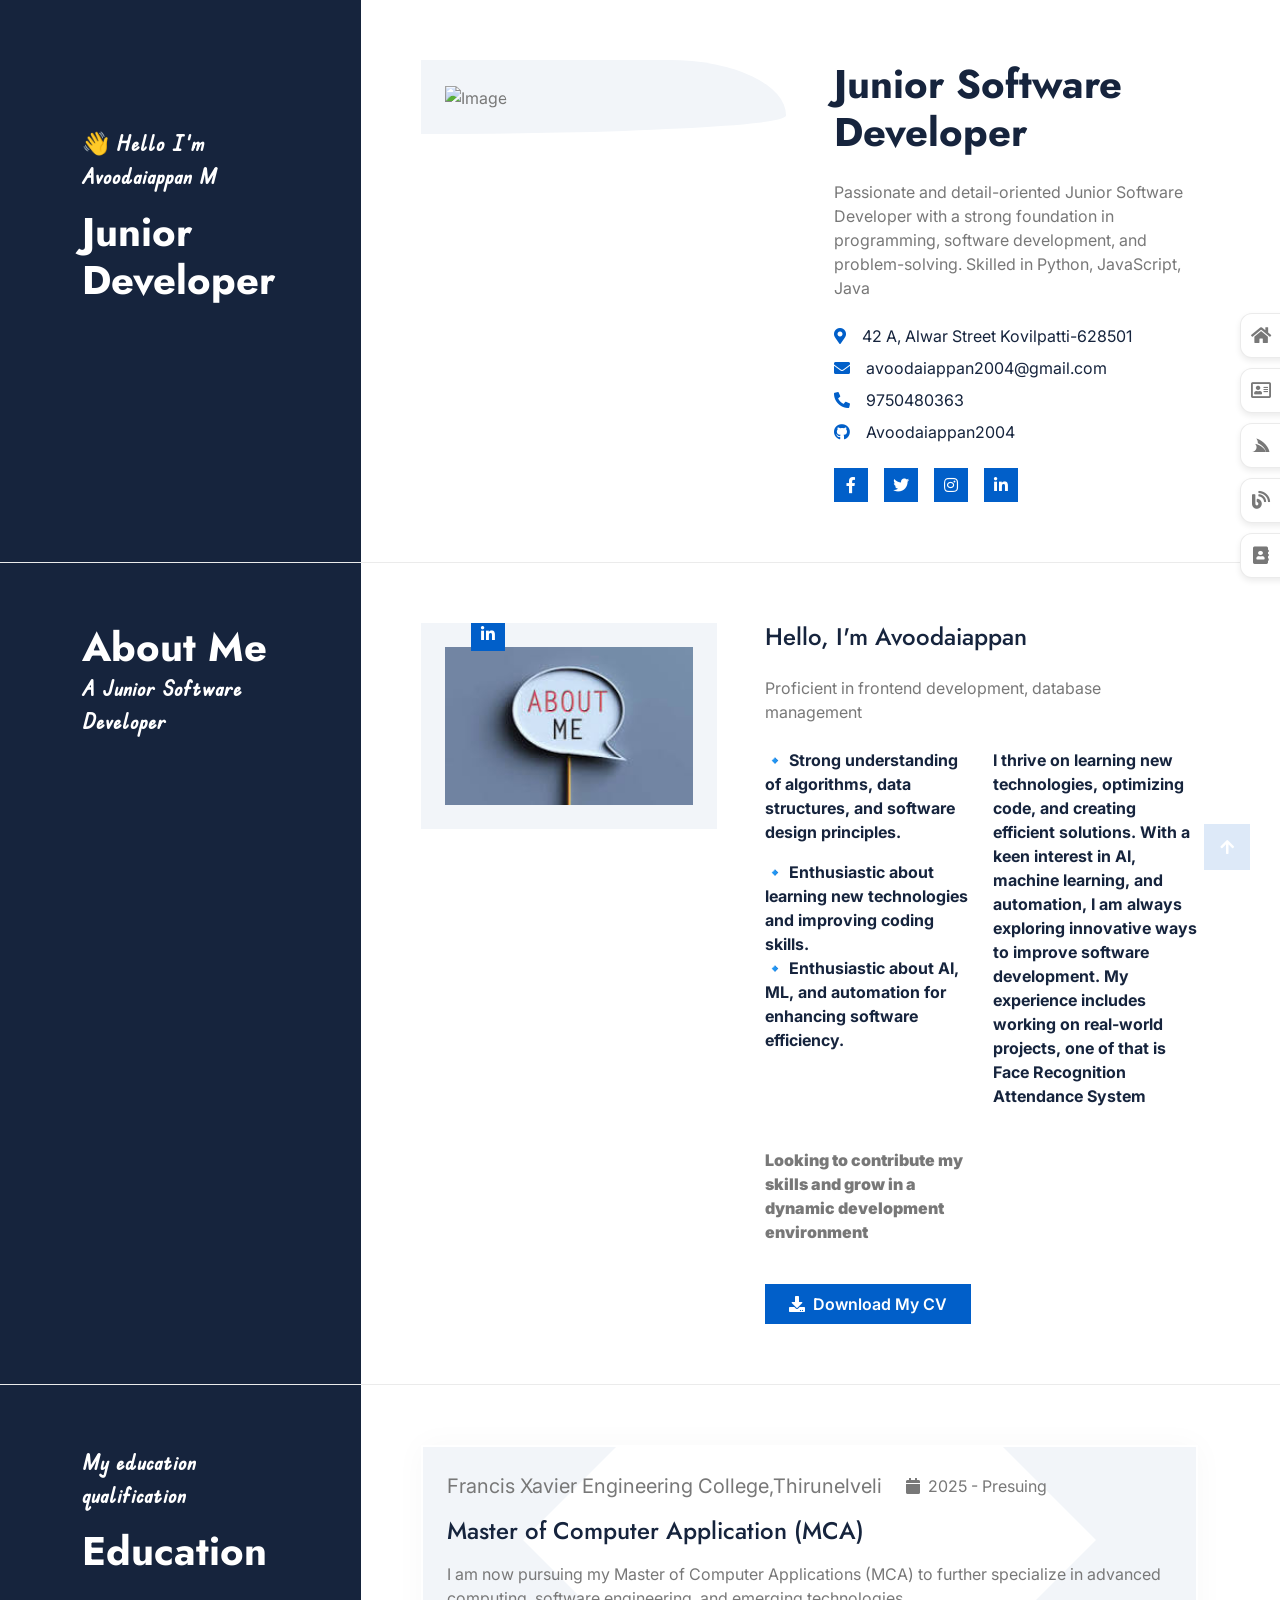
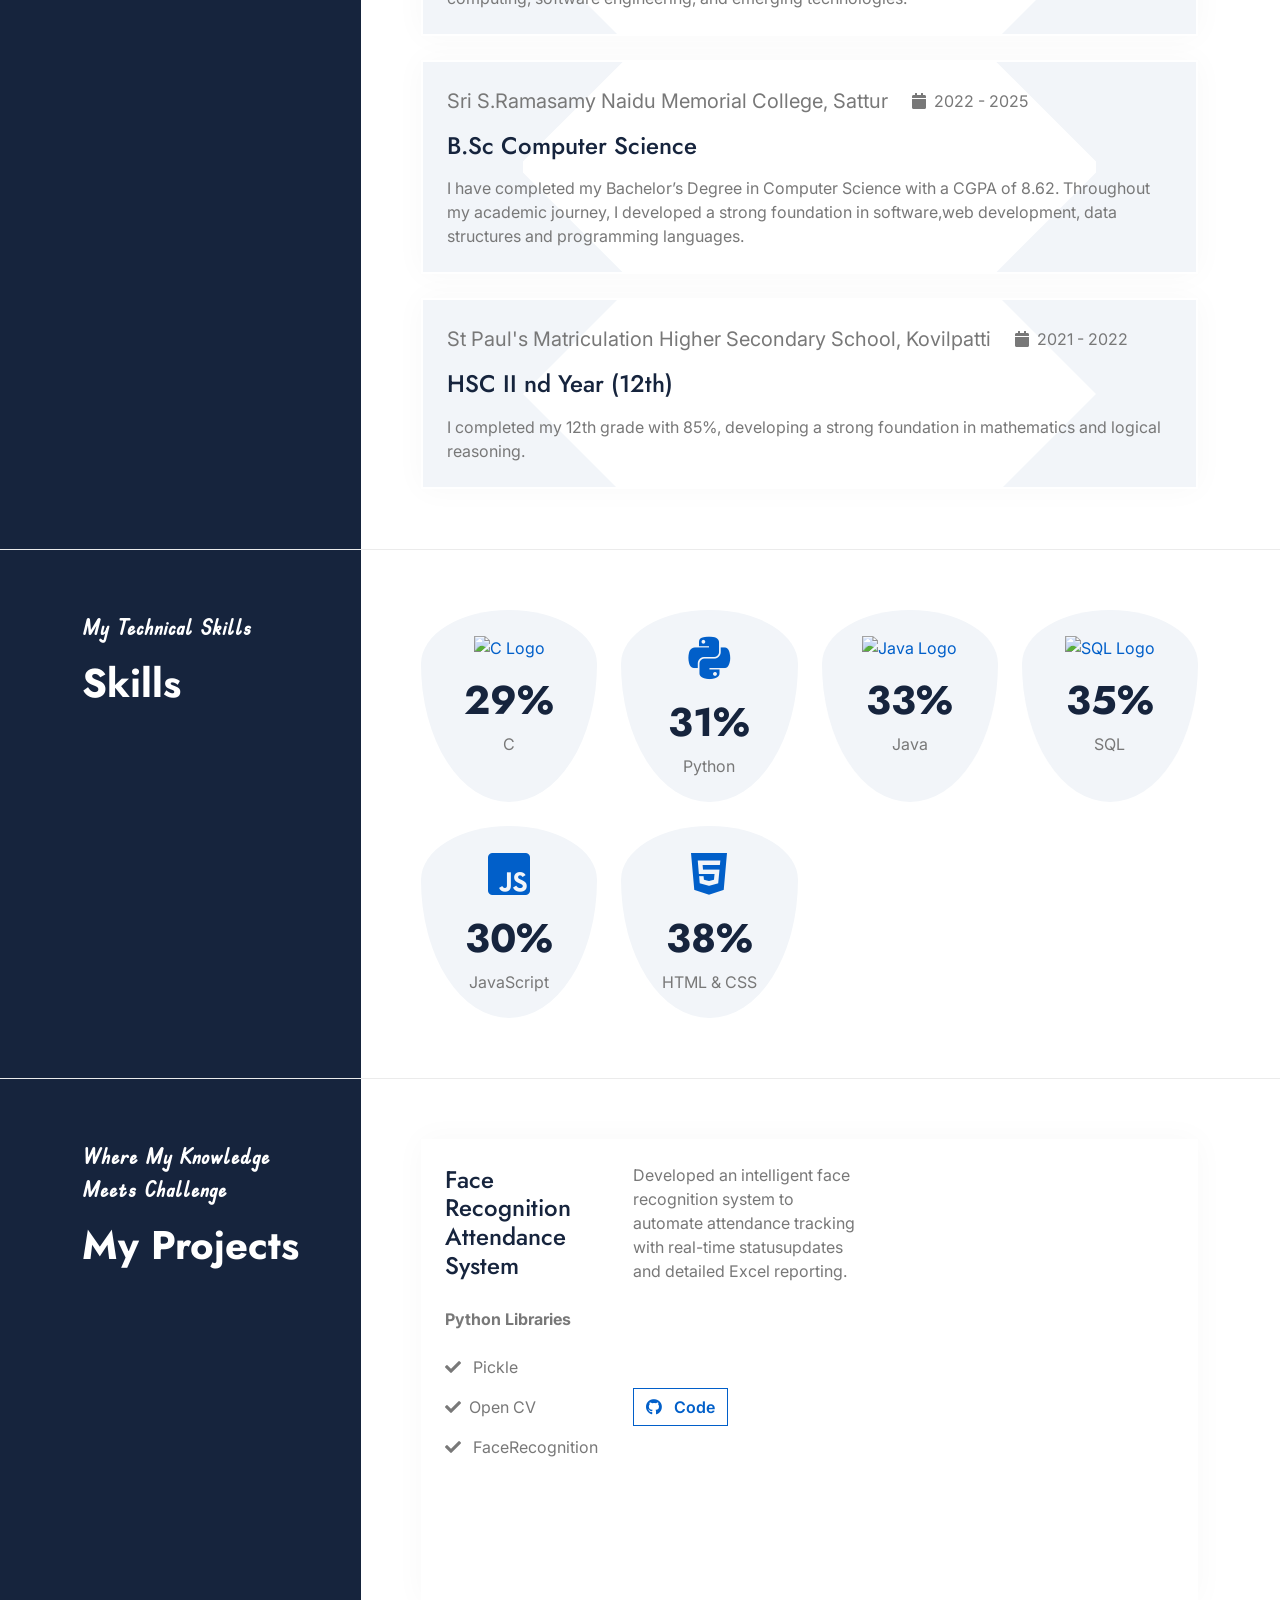
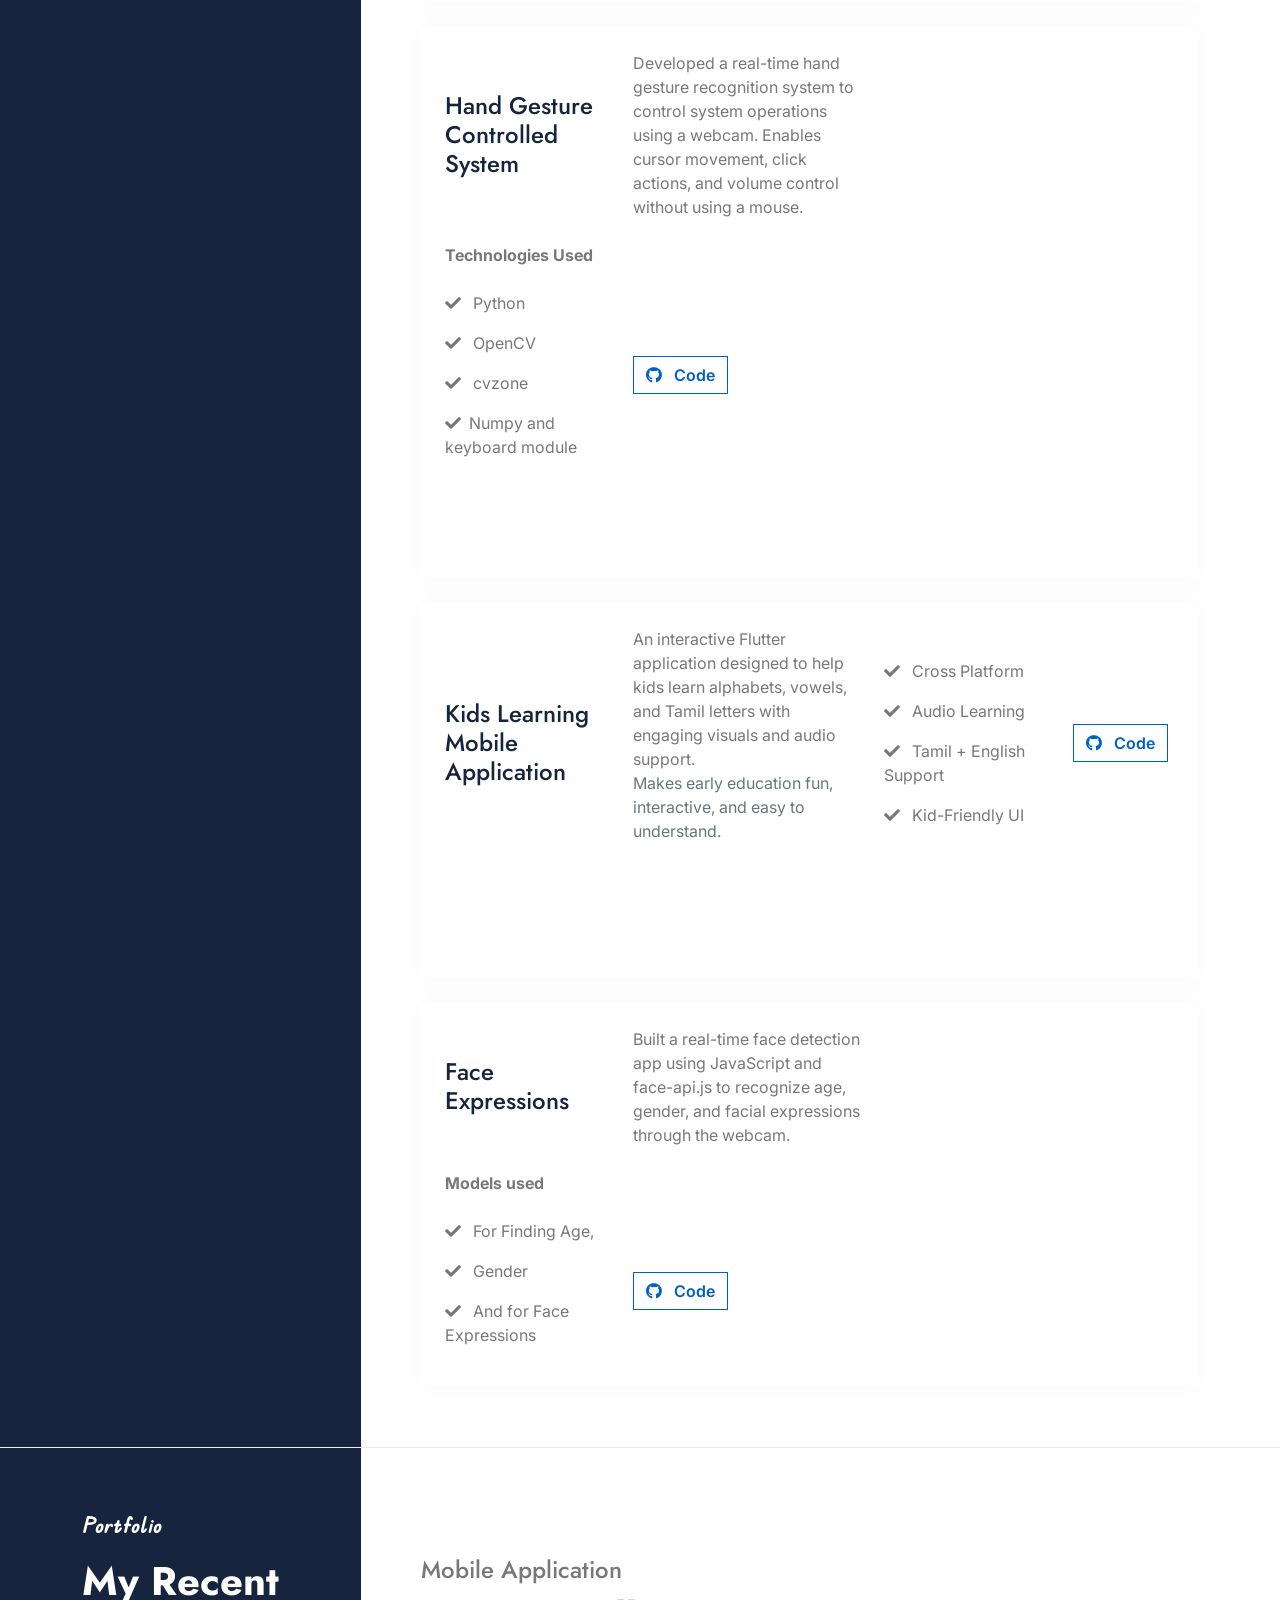
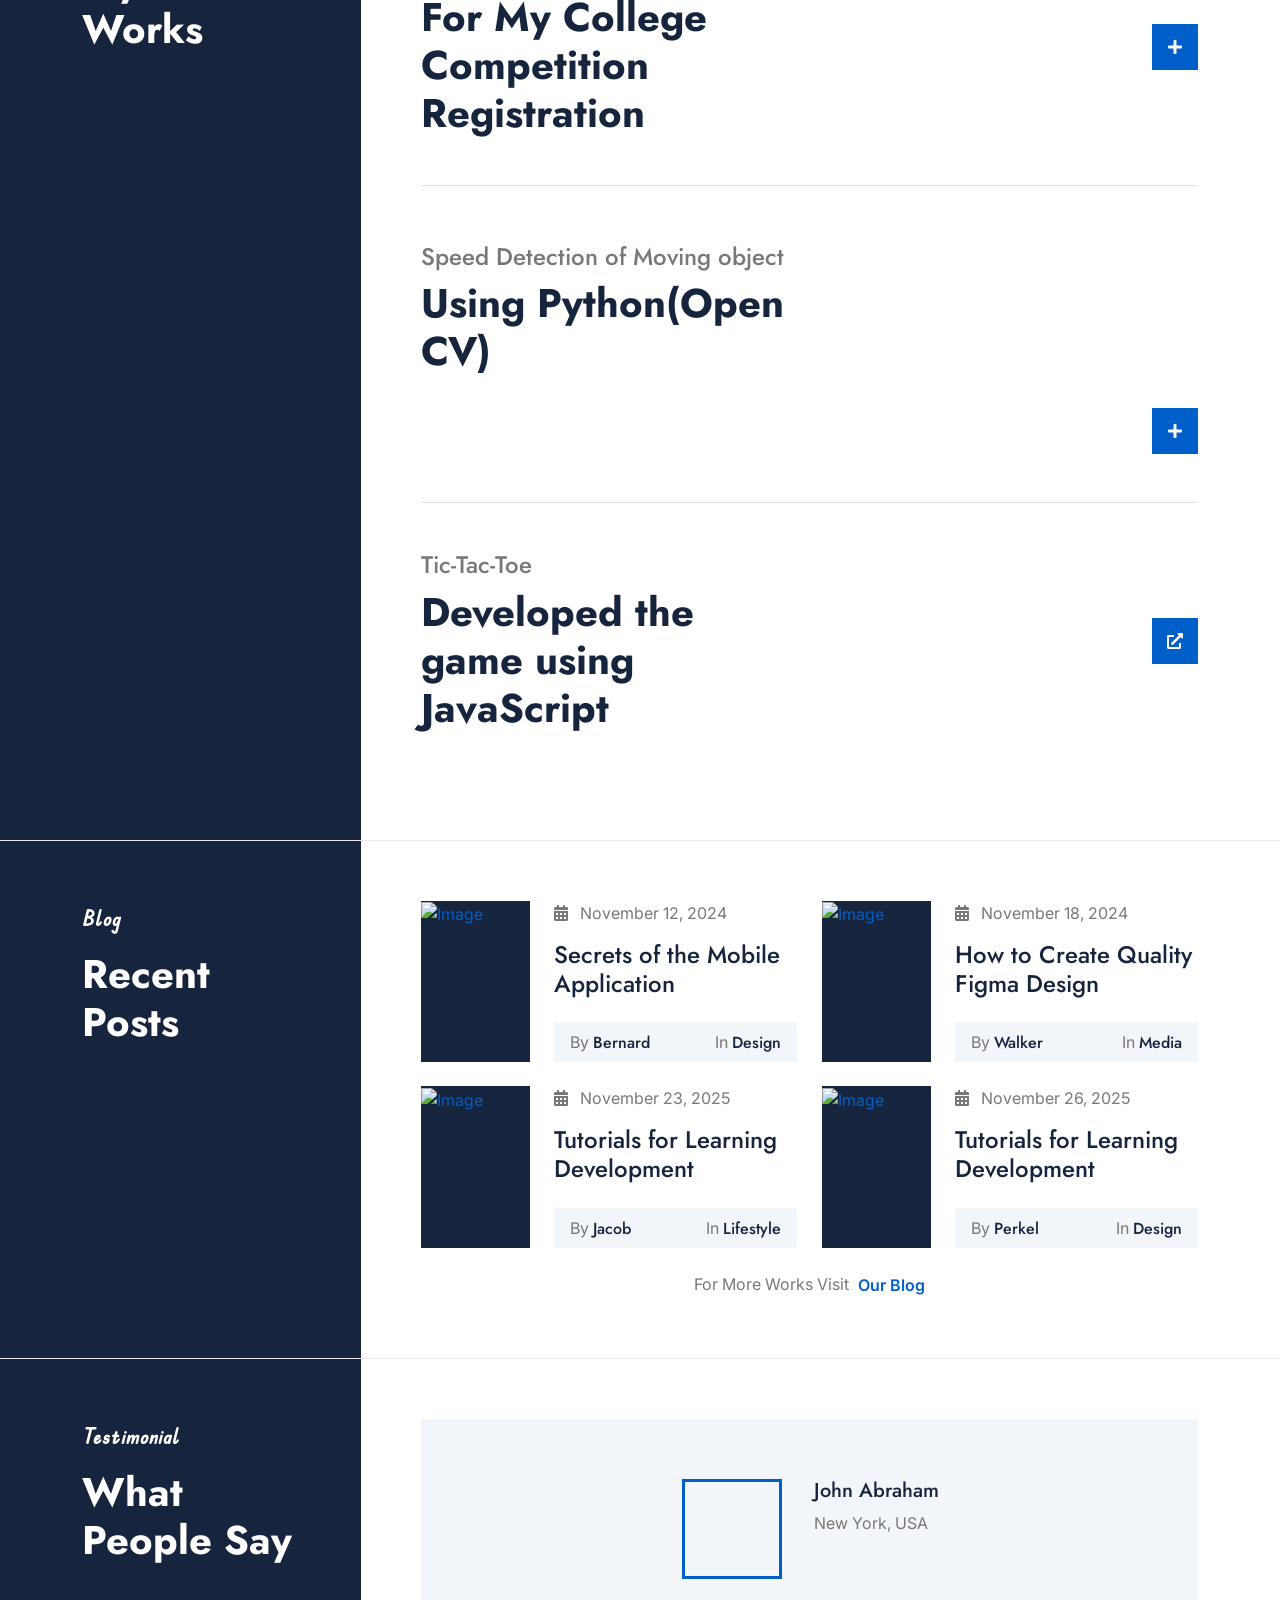
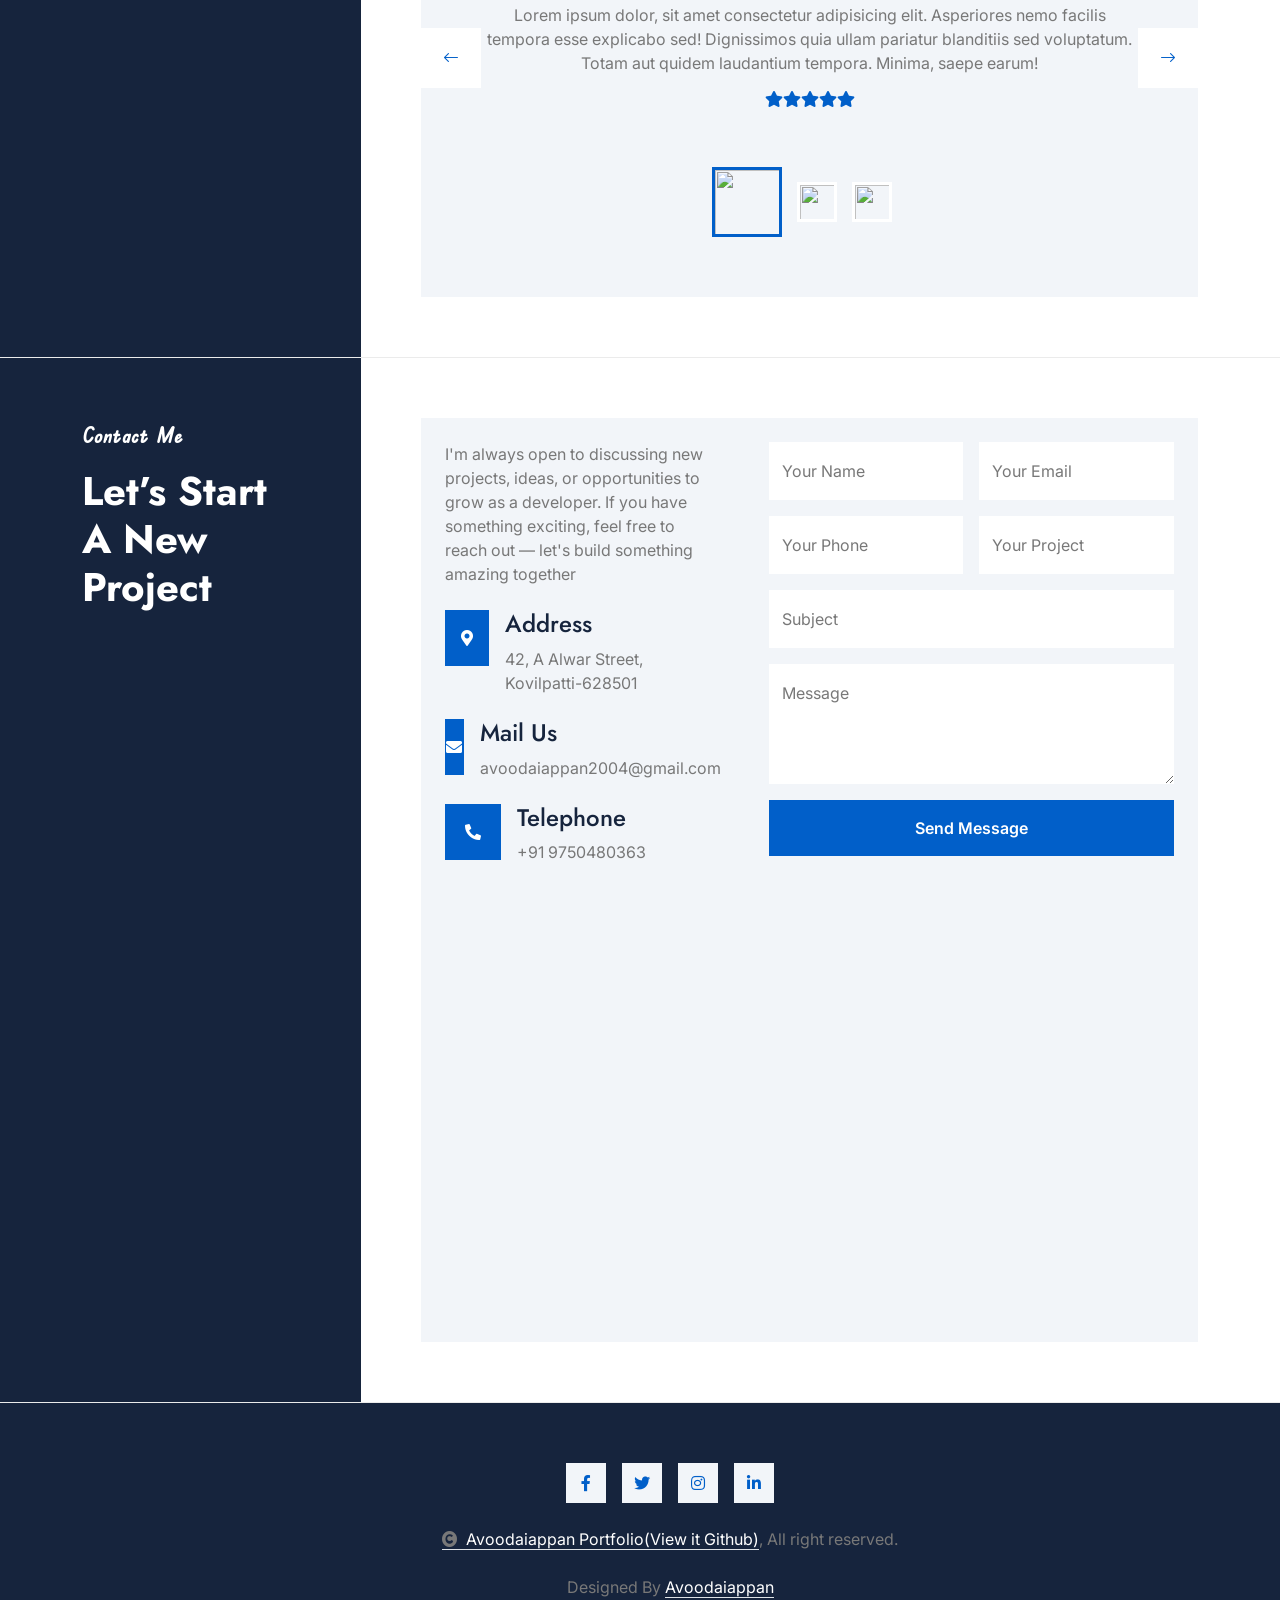
==== index.html @ 9be82962 "Updated portfolio" ====
<!DOCTYPE html>
<html lang="en">

    <head>
        <meta charset="utf-8">
        <title>Avoodaiappan's PortFolio</title>
        <meta content="width=device-width, initial-scale=1.0" name="viewport">
        <meta content="" name="keywords">
        <meta content="" name="description">

        <!-- Google Web Fonts -->
        <link rel="preconnect" href="https://fonts.googleapis.com">
        <link rel="preconnect" href="https://fonts.gstatic.com" crossorigin>
        <link href="https://fonts.googleapis.com/css2?family=Inter:wght@100..900&family=Edu+TAS+Beginner:wght@400..700&family=Jost:ital,wght@0,100..900;1,100..900&display=swap" rel="stylesheet">

        <!-- Icon Font Stylesheet -->
        <link rel="stylesheet" href="https://use.fontawesome.com/releases/v5.15.4/css/all.css"/>
        <link href="https://cdn.jsdelivr.net/npm/bootstrap-icons@1.4.1/font/bootstrap-icons.css" rel="stylesheet">

        <!-- Libraries Stylesheet -->
        <link rel="stylesheet" href="lib/animate/animate.min.css"/>
        <link href="lib/lightbox/css/lightbox.min.css" rel="stylesheet">
        <link href="lib/owlcarousel/assets/owl.carousel.min.css" rel="stylesheet">


        <!-- Customized Bootstrap Stylesheet -->
        <link href="css/bootstrap.min.css" rel="stylesheet">

        <!-- Template Stylesheet -->
        <link href="css/style.css" rel="stylesheet">
    </head>

    <body>

        <!-- Spinner Start -->
        <div id="spinner" class="show bg-white position-fixed translate-middle w-100 vh-100 top-50 start-50 d-flex align-items-center justify-content-center">
            <div class="spinner-border text-primary" style="width: 3rem; height: 3rem;" role="status">
                <span class="sr-only">Loading...</span>
            </div>
        </div>
        <!-- Spinner End -->


        <!-- Navbar Start -->
        <div class="container-fluid nav-section border-0">
            <nav class="navbar navbar-light">
                <div class="navbar-nav flex-column">
                    <a href="#pigraHome" class="nav-item nav-link active"><span class="fa fa-home"></span> Home</a>
                    <a href="#pigraAbout" class="nav-item nav-link"><span class="far fa-address-card"></span> About</a>
                    <a href="#pigraService" class="nav-item nav-link"><span class="fab fa-servicestack"></span> Service</a>
                    <a href="#pigraBlog" class="nav-item nav-link"><span class="fa fa-blog"></span> Blog</a>
                    <a href="#pigraContact" class="nav-item nav-link"><span class="fas fa-address-book"></span> Contact</a>
                </div>
            </nav>
        </div>
        <!-- Navbar End -->

        <!-- Header Start -->
        <div class="container-fluid" id="pigraHome">
            <div class="container">
                <div class="row g-0">
                    <div class="col-12 col-lg-3">
                        <div class="header-content bg-dark h-100 pt-6 pe-6 pb-6">
                            <a href="index.html" class="navbar-brand d-inline-flex pb-5 wow fadeInUp" data-wow-delay="0.1s">
                                <h1 class="display-6 text-white mb-0"></h1>
                            </a>
                            <div class="text-start d-flex flex-column justify-content-center wow fadeInUp" data-wow-delay="0.3s">
                                <p class="text-white sub-title">👋 Hello I'm Avoodaiappan M</p>
                                <h1 class="display-6 text-white mb-0">Junior Developer</h1>
                            </div>
                        </div>
                    </div>
                    <div class="col-12 col-lg-9">
                        <div class="header-img d-flex h-100 pt-6 ps-6 pb-6">
                            <div class="row g-5">
                                <div class="col-xl-6 wow fadeInUp" data-wow-delay="0.1s">
                                    <div class="bg-light p-4" style="border-radius: 68% 32% 100% 0% / 0% 75% 25% 100%;">
                                        <img src="img/Photo1.png" class="img-fluid w-100" style="border-radius: 68% 32% 100% 0% / 0% 75% 25% 100%;" alt="Image">
                                    </div>
                                </div>
                                <div class="col-xl-6 wow fadeInUp" data-wow-delay="0.3s">
                                    <h1 class="display-6 mb-4">Junior Software Developer</h1>
                                    <p class="mb-4">Passionate and detail-oriented Junior Software Developer with a strong foundation in programming, software development, and problem-solving. Skilled in Python, JavaScript, Java
                                    </p>
                                    <div class="d-flex align-items-center mb-2">
                                        <i class="fas fa-map-marker-alt text-primary me-3"></i>
                                        <p class="text-dark mb-0">42 A, Alwar Street Kovilpatti-628501</p>
                                    </div>
                                    <div class="d-flex align-items-center mb-2">
                                        <i class="fas fa-envelope text-primary me-3"></i>
                                        <p class="text-dark mb-0">avoodaiappan2004@gmail.com</p>
                                    </div>
                                    <div class="d-flex align-items-center mb-2">
                                        <i class="fa fa-phone-alt text-primary me-3"></i>
                                        <p class="text-dark mb-0">9750480363</p>
                                    </div>
                                    <div class="d-flex align-items-center mb-4">
                                        <i class="fab fa-github me-2 text-primary me-3"></i>
                                        <p class="text-dark mb-0">Avoodaiappan2004</p>
                                    </div>
                                    <div class="d-flex">
                                        <a class="btn btn-primary btn-sm-square me-3" href="#"><i class="fab fa-facebook-f text-white"></i></a>
                                        <a class="btn btn-primary btn-sm-square me-3" href="#"><i class="fab fa-twitter text-white"></i></a>
                                        <a class="btn btn-primary btn-sm-square me-3" href="#"><i class="fab fa-instagram text-white"></i></a>
                                        <a class="btn btn-primary btn-sm-square me-0" href="https://www.linkedin.com/in/avoodaiappan-m-23534324a/"><i class="fab fa-linkedin-in text-white"></i></a>
                                    </div>
                                </div>
                            </div>
                        </div>
                    </div>
                </div>
            </div>
        </div>
        <!-- Header End -->


        <!-- About Start -->
        <div class="container-fluid" id="pigraAbout">
            <div class="container">
                <div class="row g-0">
                    <div class="col-12 col-lg-3">
                        <div class="about-header bg-dark h-100 pt-6 pe-6 pb-6">
                            <div class="text-start d-flex flex-column justify-content-center wow fadeInUp" data-wow-delay="0.1s">
                                <h1 class="display-6 text-white mb-0">About Me</h1>
                                <p class="text-white sub-title">A Junior Software Developer</p>
                            </div>
                        </div>
                    </div>
                    <div class="col-12 col-lg-9">
                        <div class="about-content h-100 pt-6 ps-6 pb-6">
                            <div class="row g-5">
                                <div class="col-xl-5">
                                    <div class="about-img bg-light p-4 wow fadeInUp" data-wow-delay="0.1s">
                                        <img src="img/aboutme.jpeg" class="img-fluid w-100" alt="Image">
                                        <div class="sosial-icon">
                                            <a class="btn btn-primary btn-sm-square mb-3" href="#"><i class="fab fa-facebook-f text-white"></i></a>
                                            <a class="btn btn-primary btn-sm-square mb-3" href="#"><i class="fab fa-twitter text-white"></i></a>
                                            <a class="btn btn-primary btn-sm-square mb-3" href="#"><i class="fab fa-instagram text-white"></i></a>
                                            <a class="btn btn-primary btn-sm-square mb-0" href="#"><i class="fab fa-linkedin-in text-white"></i></a>
                                        </div>
                                    </div>
                                </div>
                                <div class="col-xl-7 wow fadeInUp" data-wow-delay="0.3s">
                                    <h4 class="mb-4">Hello, I'm Avoodaiappan</h4>
                                    <p class="mb-4"> Proficient in frontend development, database management
                                    </p>
                                    <div class="row g-4 mb-4">
                                        <div class="col-6">
                                            <p><strong class="fw-bold text-dark">🔹 Strong understanding of algorithms, data structures, and software design principles.</strong></p>
                                            <p class="mb-0"><strong class="fw-bold text-dark"> 🔹 Enthusiastic about learning new technologies and improving coding skills.</strong></p>
                                            <p class="mb-0"><strong class="fw-bold text-dark"> 🔹 Enthusiastic about AI, ML, and automation for enhancing software efficiency.</strong></p>
                                        </div>
                                        <div class="col-6">
                                            <p><strong class="fw-bold text-dark">I thrive on learning new technologies, optimizing code, and creating efficient solutions. With a keen interest in AI, machine learning, and automation, I am always exploring innovative ways to improve software development. My experience includes working on real-world projects, one of that is Face Recognition Attendance System</strong></p>
                                        </div>
                                        <div class="col-xl-6 wow fadeInUp" data-wow-delay="0.3s">
                                            <p><strong><b>Looking to contribute my skills and grow in a dynamic development environment</b></strong></p>
                                        </div>
                                    </div>
                                    <a  class="btn btn-primary py-2 px-4"href="img/cv.pdf" target="_blank"> <i class="fas fa-download me-2"></i>Download My CV</a>
                                </div>
                            </div>
                        </div>
                    </div>
                </div>
            </div>
        </div>
        <!-- About End -->


        <!-- Education Start -->
        <div class="container-fluid">
  <div class="container">
    <div class="row g-0">
      <div class="col-lg-3">
        <div class="education-header bg-dark h-100 pt-6 pe-6 pb-6">
          <div
            class="text-start d-flex flex-column justify-content-center wow fadeInUp"
            data-wow-delay="0.1s"
          >
            <p class="text-white sub-title">My education qualification</p>
            <h1 class="display-6 text-white mb-0">Education</h1>
          </div>
        </div>
      </div>
      <div class="col-lg-9">
        <div class="education-content h-100 pt-6 ps-6 pb-6">
          <div class="row g-4">

            <div class="col-12">
              <div class="education-item hover-card rounded p-4 h-100 wow fadeInUp" data-wow-delay="0.1s">
                <div class="d-flex align-items-center mb-3">
                  <p class="fs-5 mb-0 me-4">
                    Francis Xavier Engineering College,Thirunelveli
                  </p>
                  <div>
                    <span class="fa fa-calendar me-1"></span> 2025 - Presuing
                  </div>
                </div>
                <h4 class="mb-3">Master of Computer Application (MCA)</h4>
                <p class="mb-0">
                 I am now pursuing my Master of Computer Applications (MCA) to further specialize in advanced computing, software engineering, and emerging technologies.
                </p>
                <!-- Hover info -->
                <div class="hover-info">PG</div>
              </div>
            </div>


            <!-- UG -->
            <div class="col-12">
              <div class="education-item hover-card rounded p-4 h-100 wow fadeInUp" data-wow-delay="0.1s">
                <div class="d-flex align-items-center mb-3">
                  <p class="fs-5 mb-0 me-4">
                    Sri S.Ramasamy Naidu Memorial College, Sattur
                  </p>
                  <div>
                    <span class="fa fa-calendar me-1"></span> 2022 - 2025
                  </div>
                </div>
                <h4 class="mb-3">B.Sc Computer Science</h4>
                <p class="mb-0">
                 I have completed my Bachelor’s Degree in Computer Science with a CGPA of 8.62. Throughout my academic journey, I developed a strong foundation in software,web development, data structures and programming languages.
                <!-- Hover info -->
                <div class="hover-info">UG</div>
              </div>
            </div>

            <!-- HSC -->
            <div class="col-12">
              <div class="education-item hover-card rounded p-4 h-100 wow fadeInUp" data-wow-delay="0.3s">
                <div class="d-flex align-items-center mb-3">
                  <p class="fs-5 mb-0 me-4">
                    St Paul's Matriculation Higher Secondary School, Kovilpatti
                  </p>
                  <div>
                    <span class="fa fa-calendar me-1"></span> 2021 - 2022
                  </div>
                </div>
                <h4 class="mb-3">HSC II nd Year (12th)</h4>
                <p class="mb-0">
                  I completed my 12th grade with 85%, developing a strong
                  foundation in mathematics and logical
                  reasoning.
                </p>
                <!-- Hover info -->
                <div class="hover-info">Schooling</div>
              </div>
            </div>

          </div>
        </div>
      </div>
    </div>
  </div>
</div>
        <!-- Education End -->

        
       

        <!-- Skills Start -->
        <div class="container-fluid">
            <div class="container">
                <div class="row g-0">
                    <div class="col-lg-3">
                        <div class="skills-header h-100 bg-dark pt-6 pe-6 pb-6">
                            <div class="text-start d-flex flex-column justify-content-center wow fadeInUp" data-wow-delay="0.1s">
                                <p class="text-white sub-title">My Technical Skills</p>
                                <h1 class="display-6 text-white mb-0">Skills</h1>
                            </div>
                        </div>
                    </div>
                    <div class="col-lg-9">
                        <div class="skills-content h-100 pt-6 ps-6 pb-6">
                            <div class="row g-4">
                                <div class="col-6 col-md-4 col-lg-4 col-xl-3">
                                    <div class="skills-item text-center rounded p-4 h-100 wow fadeInUp" data-wow-delay="0.1s">
                                        <div class="text-primary text-center mb-3">
                                            <img src="https://upload.wikimedia.org/wikipedia/commons/1/19/C_Logo.png" alt="C Logo" width="50">
                                        </div>
                                        <div class="counter-counting d-flex justify-content-center">
                                            <h4 class="display-6" data-toggle="counter-up">65</h4>
                                            <h4 class="display-6">%</h4>
                                        </div>
                                        <p class="mb-0">C</p>
                                    </div>
                                    
                                </div>
                                <div class="col-6 col-md-4 col-lg-4 col-xl-3">
                                    <div class="skills-item text-center rounded p-4 h-100 wow fadeInUp" data-wow-delay="0.3s">
                                        <div class="text-primary text-center mb-3"><span class="fab fa-python fa-3x"></span></div>
                                        <div class="counter-counting d-flex justify-content-center">
                                            <h4 class="display-6" data-toggle="counter-up">70</h4>
                                            <h4 class="display-6">%</h4>
                                        </div>
                                        <p class="mb-0">Python</p>
                                    </div>
                                </div>
                                <div class="col-6 col-md-4 col-lg-4 col-xl-3">
                                  <div class="skills-item text-center rounded p-4 h-100 wow fadeInUp" data-wow-delay="0.1s">
                                    <div class="text-primary text-center mb-3">
                                        <img src="https://upload.wikimedia.org/wikipedia/en/3/30/Java_programming_language_logo.svg" alt="Java Logo" width="30">
                                    </div>
                                    <div class="counter-counting d-flex justify-content-center">
                                        <h4 class="display-6" data-toggle="counter-up">75</h4>
                                        <h4 class="display-6">%</h4>
                                    </div>
                                    <p class="mb-0">Java</p>
                                  </div>
                                </div>
                                <div class="col-6 col-md-4 col-lg-4 col-xl-3">
                                  <div class="skills-item text-center rounded p-4 h-100 wow fadeInUp" data-wow-delay="0.1s">
                                    <div class="text-primary text-center mb-3">
                                        <img src="https://upload.wikimedia.org/wikipedia/commons/8/87/Sql_data_base_with_logo.png" alt="SQL Logo" width="50">
                                    </div>
                                    <div class="counter-counting d-flex justify-content-center">
                                        <h4 class="display-6" data-toggle="counter-up">80</h4>
                                        <h4 class="display-6">%</h4>
                                    </div>
                                    <p class="mb-0">SQL</p>
                                  </div>
                                </div>
                                <div class="col-6 col-md-4 col-lg-4 col-xl-3">
                                    <div class="skills-item text-center rounded p-4 h-100 wow fadeInUp" data-wow-delay="0.1s">
                                        <div class="text-primary text-center mb-3"><span class="fab fa-js-square fa-3x"></span></div>
                                        <div class="counter-counting d-flex justify-content-center">
                                            <h4 class="display-6" data-toggle="counter-up">67</h4>
                                            <h4 class="display-6">%</h4>
                                        </div>
                                        <p class="mb-0">JavaScript</p>
                                    </div>
                                </div>
                                <div class="col-6 col-md-4 col-lg-4 col-xl-3">
                                    <div class="skills-item text-center rounded p-4 h-100 wow fadeInUp" data-wow-delay="0.3s">
                                        <div class="text-primary text-center mb-3"><span class="fab fa-html5 fa-3x"></span></div>
                                        <div class="counter-counting d-flex justify-content-center">
                                            <h4 class="display-6" data-toggle="counter-up">87</h4>
                                            <h4 class="display-6">%</h4>
                                        </div>
                                        <p class="mb-0">HTML & CSS</p>
                                    </div>
                                </div>
                            </div>
                        </div>
                    </div>
                </div>
            </div>
        </div>
        <!-- Skills End -->


        <!-- Service Start -->
        <div class="container-fluid" id="pigraService">
            <div class="container">
                <div class="row g-0">
                    <div class="col-lg-3">
                        <div class="service-header h-100 bg-dark pt-6 pe-6 pb-6">
                            <div class="text-start d-flex flex-column justify-content-center wow fadeInUp" data-wow-delay="0.1s">
                                <p class="text-white sub-title">Where My Knowledge Meets Challenge</p>
                                <h1 class="display-6 text-white mb-0">My Projects</h1>
                            </div>
                        </div>
                    </div>
                    <div class="col-lg-9">
                        <div class="service-content h-100 pt-6 ps-6 pb-6">
                            <div class="row g-4">
                                <div class="col-12">
                                    <div class="service-item project-card p-4 wow fadeInUp" data-wow-delay="0.3s">
                                        <div class="row g-4 align-items-center">
                                            <div class="col-xl-3">
                                                <a href="img/face.png" data-lightbox="face-project" data-title="Face Recognition Attendance System" class="h4 mb-0">Face Recognition Attendance System</a>
                                            </div>
                                            <div class="col-xl-4">
                                                <p class="mb-0">Developed an intelligent face recognition system to automate attendance tracking with real-time statusupdates and detailed Excel reporting.
                                                </p>
                                            </div>
                                            <div><b>Python Libraries</b></div>
                                            <div class="col-xl-3">
                                                <p><i class="fa fa-check me-2"></i>
                                                Pickle</p>
                                                <p><i class="fa fa-check me-2"></i>Open CV</p>
                                                <p class="mb-0"><i class="fa fa-check me-2"></i>
                                                FaceRecognition</p>
                                            </div>
                                             <div class="col-xl-2">
                                                    <a href="https://github.com/Avoodaiappan2004/Face_Attendance_System" 
                                                    target="_blank" 
                                                    class="btn btn-outline-primary">
                                                    <i class="fab fa-github me-2"></i> Code
                                                    </a>
                                                </div>
                                            <a href="img/login.png" data-lightbox="face-project" data-title="Login Page"></a>
                                             <a href="img/env.png" data-lightbox="face-project" data-title="Home Page"></a>
                                              <a href="img/newst.png" data-lightbox="face-project" data-title="New Student Register Page"></a>
                                              <a href="img/staff.png" data-lightbox="face-project" data-title="New Staff Page"></a>
                                             <a href="img/faceai.png" data-lightbox="face-project" data-title="Face AI"></a>
                                        </div>
                                        <div class="project-overlay">
                                            <div class="d-flex gap-3">
                                                <a href="img/login.png" data-lightbox="face-project" class="btn btn-light text-dark">
                                                    👀 View 📷
                                                </a>
                                                <a href="https://github.com/Avoodaiappan2004/Face_Attendance_System" target="_blank" class="btn btn-outline-light">
                                                    💻 Code (Github)
                                                </a>
                                            </div>
                                        </div>
                                    </div>
                                </div>
                                <div class="col-12">
                                        <div class="service-item project-card p-4 wow fadeInUp" data-wow-delay="0.3s">
                                            <div class="row g-4 align-items-center">

                                                <!-- Title -->
                                                <div class="col-xl-3">
                                                    <a href="img/hand1.png" data-lightbox="hand-project" data-title="Hand Gesture Control System" class="h4 mb-0">
                                                        Hand Gesture Controlled System
                                                    </a>
                                                </div>

                                                <!-- Description -->
                                                <div class="col-xl-4">
                                                    <p class="mb-0">
                                                        Developed a real-time hand gesture recognition system to control system operations using a webcam. 
                                                        Enables cursor movement, click actions, and volume control without using a mouse.
                                                    </p>
                                                </div>

                                                <!-- Technologies -->
                                                <div><b>Technologies Used</b></div>
                                                <div class="col-xl-3">
                                                    <p><i class="fa fa-check me-2"></i> Python</p>
                                                    <p><i class="fa fa-check me-2"></i> OpenCV</p>
                                                    <p><i class="fa fa-check me-2"></i> cvzone</p>
                                                    <p class="mb-0"><i class="fa fa-check me-2"></i>Numpy and keyboard module</p>
                                                </div>

                                                <!-- GitHub Button -->
                                                <div class="col-xl-2">
                                                    <a href="https://github.com/Avoodaiappan2004/Hand_gestures_Control" 
                                                    target="_blank" 
                                                    class="btn btn-outline-primary">
                                                    <i class="fab fa-github me-2"></i> Code
                                                    </a>
                                                </div>

                                                <!-- Images (Lightbox Gallery) -->
                                                <a href="img/hand1.png" data-lightbox="hand-project" data-title="Hand Detection"></a>
                                                <a href="img/hand2.png" data-lightbox="hand-project" data-title="Gesture Tracking"></a>
                                                <a href="img/hand3.png" data-lightbox="hand-project" data-title="Cursor Control"></a>
                                                <a href="img/hand4.png" data-lightbox="hand-project" data-title="Volume Control"></a>

                                            </div>
                                            <div class="project-overlay">
                                            <div class="d-flex gap-3">
                                                <a href="img/hand1.png" data-lightbox="hand-project" class="btn btn-light text-dark">
                                                    👀 View 📷
                                                </a>
                                                <a href="https://github.com/Avoodaiappan2004/Hand_gestures_Control" target="_blank" class="btn btn-outline-light">
                                                    💻 Code (Github)
                                                </a>
                                            </div>
                                        </div>
                                        </div>
                                    </div>
                                <div class="col-12">
                                    <div class="service-item project-card p-4 wow fadeInUp" data-wow-delay="0.3s">
                                        <div class="row g-4 align-items-center">

                                            <!-- Title -->
                                            <div class="col-xl-3">
                                                <a href="img/flutter1.png" data-lightbox="flutter" data-title="Kids Learning App - Home Screen" class="h4 mb-0">
                                                    Kids Learning Mobile Application
                                                </a>
                                            </div>

                                            <!-- Description -->
                                            <div class="col-xl-4">
                                                <p class="mb-0">
                                                    An interactive Flutter application designed to help kids learn alphabets, vowels, and Tamil letters with engaging visuals and audio support.
                                                </p>
                                                <p class="text-muted">
                                                    Makes early education fun, interactive, and easy to understand.
                                                </p>
                                            </div>

                                            <!-- Features -->
                                            <div class="col-xl-3">
                                                <p><i class="fa fa-check me-2"></i> Cross Platform</p>
                                                <p><i class="fa fa-check me-2"></i> Audio Learning</p>
                                                <p><i class="fa fa-check me-2"></i> Tamil + English Support</p>
                                                <p class="mb-0"><i class="fa fa-check me-2"></i> Kid-Friendly UI</p>
                                            </div>

                                            <!-- GitHub -->
                                            <div class="col-xl-2">
                                                <a href="https://github.com/Avoodaiappan2004/Kid_alphabet_app/tree/main/lib" 
                                                target="_blank" 
                                                class="btn btn-outline-primary">
                                                <i class="fab fa-github me-2"></i> Code
                                                </a>
                                            </div>

                                            <!-- Image Gallery -->
                                            <a href="img/flutter1.png" data-lightbox="flutter" data-title="Home Screen"></a>
                                            <a href="img/flutter2.png" data-lightbox="flutter" data-title="Alphabet Learning"></a>
                                            <a href="img/flutter3.png" data-lightbox="flutter" data-title="Tamil Letters"></a>
                                            <a href="img/flutter4.png" data-lightbox="flutter" data-title="Audio Interaction"></a>

                                        </div>
                                        <!-- 🔥 Hover Overlay -->
                                        <div class="project-overlay">
                                            <div class="d-flex gap-3">
                                                <a href="img/flutter1.png" data-lightbox="flutter" class="btn btn-light text-dark">
                                                    👀 View 📷
                                                </a>
                                                <a href="https://github.com/Avoodaiappan2004/Kid_alphabet_app/tree/main/lib" target="_blank" class="btn btn-outline-light">
                                                    💻 Code (Github)
                                                </a>
                                            </div>
                                        </div>
                                    </div>
                                </div>
                                <div class="col-12">
                                    <div class="service-item project-card p-4 wow fadeInUp" data-wow-delay="0.3s">
                                        <div class="row g-4 align-items-center">
                                            <div class="col-xl-3">
                                                <a href="img/express.png" data-lightbox="expressions" data-title="Face Expressions"  class="h4 mb-0">Face Expressions</a>
                                            </div>
                                            <div class="col-xl-4">
                                                <p class="mb-0">Built a real-time face detection app using JavaScript and face-api.js to recognize age, gender, and facial expressions through the webcam.
                                                </p>
                                            </div>
                                            <div><b>Models used</b></div>
                                            <div class="col-xl-3">
                                                <p><i class="fa fa-check me-2"></i> For Finding Age,</p>
                                                <p><i class="fa fa-check me-2"></i> Gender</p>
                                                <p><i class="fa fa-check me-2"></i> And for Face Expressions</p>
                                            </div>
                                            <div class="col-xl-2">
                                                    <a href="https://github.com/Avoodaiappan2004/Face-Expression" 
                                                    target="_blank" 
                                                    class="btn btn-outline-primary">
                                                    <i class="fab fa-github me-2"></i> Code
                                                    </a>
                                                </div>
                                        </div>
                                        <div class="project-overlay">
                                            <div class="d-flex gap-3">
                                                <a href="img/express.png" data-lightbox="expressions" class="btn btn-light text-dark">
                                                    👀 View 📷
                                                </a>
                                                <a href="https://github.com/Avoodaiappan2004/Face-Expression" target="_blank" class="btn btn-outline-light">
                                                    💻 Code (Github)
                                                </a>
                                            </div>
                                        </div>
                                    </div>
                                </div>
                            </div>
                        </div>
                    </div>
                </div>
            </div>
        </div>
        <!-- Service End -->


        <!-- Portfolio Start -->
        <div class="container-fluid">
            <div class="container">
                <div class="row g-0">
                    <div class="col-lg-3">
                        <div class="portfolio-header h-100 bg-dark pt-6 pe-6 pb-6">
                            <div class="text-start d-flex flex-column justify-content-center wow fadeInUp" data-wow-delay="0.1s">
                                <p class="text-white sub-title">Portfolio</p>
                                <h1 class="display-6 text-white mb-0">My Recent Works</h1>
                            </div>
                        </div>
                    </div>
                    <div class="col-lg-9">
                        <div class="portfolio-content h-100 pt-6 ps-6 pb-6">
                            <div class="portfolio-item py-5 border-bottom wow fadeInUp" data-wow-delay="0.1s">
                                <div class="row g-4 align-items-center">
                                    <div class="col-xl-6">
                                        <h4 class="text-body">Mobile Application</h4>
                                        <h1 class="display-6 mb-0">For My College Competition Registration</h1>
                                    </div>
                                    <div class="col-9 col-xl-4">
                                        <div class="portfolio-img">
                                            <div class="portfolio-img-inner">
                                                <img src="img/mit.png" class="img-fluid" alt="Image">
                                            </div>
                                        </div>
                                    </div>
                                    <div class="col-3 col-xl-2">
                                        <div class="view-img">
                                            <a href="img/mit.png" class="btn btn-primary btn-lg-square"  data-lightbox="Portfolio-1"><i class="fas fa-plus"></i></a>
                                        </div>
                                    </div>
                                </div>
                            </div>
                            <div class="portfolio-item py-5 border-bottom wow fadeInUp" data-wow-delay="0.3s">
                                <div class="row g-4 align-items-center">
                                    <div class="col-xl-6">
                                        <h4 class="text-body">Speed Detection of Moving object
                                        </h4>
                                        <h1 class="display-6 mb-0">Using Python(Open CV)</h1>
                                    </div>
                                    <div class="col-9 col-xl-4">
                                        <div class="portfolio-img">
                                            <div class="portfolio-img-inner">
                                                <img src="img/speed.png" class="img-fluid" alt="Image">
                                            </div>
                                        </div>
                                    </div>
                                    <div class="view-img">
                                         <a href="#" class="btn btn-primary btn-lg-square" data-bs-toggle="modal" data-bs-target="#speedProjectModal"><i class="fas fa-plus"></i></a>
                                        </div>
                                    </div>
                            </div>
                            <div class="portfolio-item py-5 wow fadeInUp" data-wow-delay="0.5s">
                                <div class="row g-4 align-items-center">
                                    <div class="col-xl-6">
                                        <h4 class="text-body">Tic-Tac-Toe</h4>
                                        <h1 class="display-6 mb-0">Developed the game using JavaScript</h1>
                                    </div>
                                    <div class="col-9 col-xl-4">
                                        <div class="portfolio-img">
                                            <div class="portfolio-img-inner">
                                                <img src="img/tic.png" class="img-fluid" alt="Image">
                                            </div>
                                        </div>
                                    </div>
                                    <div class="col-3 col-xl-2">
                                        <div class="view-img">
                                            <a href="https://avoodaiappan2004.github.io/TicTacToe/" class="btn btn-primary btn-lg-square" target="_blank" title="View Project"><i class="fas fa-external-link-alt"></i></a>
                                        </div>
                                    </div>
                                </div>
                            </div>
                        </div>
                    </div>
                </div>
            </div>
        </div>
        <!-- Portfolio End -->
         <!-- Speed Detection Project Modal -->
<div class="modal fade" id="speedProjectModal" tabindex="-1" aria-labelledby="speedProjectLabel" aria-hidden="true">
  <div class="modal-dialog modal-lg modal-dialog-centered">
    <div class="modal-content border-0 shadow-lg">
      
      <div class="modal-header bg-primary text-white">
        <h5 class="modal-title" id="speedProjectLabel">Speed Detection of Moving Object</h5>
        <button type="button" class="btn-close btn-close-white" data-bs-dismiss="modal" aria-label="Close"></button>
      </div>
      
      <div class="modal-body text-center p-4">
        <img src="img/speed.png" class="img-fluid mb-3 rounded shadow" alt="Speed Detection Screenshot">

        <p class="mt-3">
          This Python project detects and measures the <b>speed of moving objects</b> in real-time using 
          <b>OpenCV</b>. It uses object tracking and frame difference algorithms to calculate motion speed accurately.
        </p>

        <p class="text-muted mb-4">
          <b>Tech Used:</b> Python, OpenCV, NumPy, imutils
        </p>

        <a href="https://github.com/yourgithubusername/speed-detection" 
           target="_blank" 
           class="btn btn-outline-primary px-4">
          <i class="fab fa-github me-2"></i> View on GitHub
        </a>
      </div>

    </div>
  </div>
</div>



        <!-- Blog Start -->
        <div class="container-fluid" id="pigraBlog">
            <div class="container">
                <div class="row g-0">
                    <div class="col-lg-3">
                        <div class="blog-header h-100 bg-dark pt-6 pe-6 pb-6">
                            <div class="text-start d-flex flex-column justify-content-center wow fadeInUp" data-wow-delay="0.1s">
                                <p class="text-white sub-title">Blog</p>
                                <h1 class="display-6 text-white mb-0">Recent Posts</h1>
                            </div>
                        </div>
                    </div>
                    <div class="col-lg-9">
                        <div class="blog-content h-100 pt-6 ps-6 pb-6">
                            <div class="row g-4">
                                <div class="col-xl-6">
                                    <div class="blog-item wow fadeInUp" data-wow-delay="0.1s">
                                        <div class="row g-4">
                                            <div class="col-4">
                                                <div class="blog-item-img bg-dark h-100">
                                                    <a href="#">
                                                        <img src="img/blog-1.jpg" class="img-fluid w-100 h-100" style="object-fit: cover;" alt="Image">
                                                    </a>
                                                </div>
                                            </div>
                                            <div class="col-8">
                                                <div class="h-100">
                                                    <p class="text-body mb-3"><i class="fa fa-calendar-alt me-2"></i> November 12, 2024</p>
                                                    <a href="#" class="d-inline-block h4 mb-4">Secrets of the Mobile Application</a>
                                                    <div class="py-2 px-3 bg-light d-flex justify-content-between">
                                                        <p class="mb-0 text-body">By <a href="#" class="h6">Bernard</a></p>
                                                        <p class="mb-0 text-body">In <a href="#" class="h6">Design</a></p>
                                                    </div>
                                                </div>
                                            </div>
                                        </div>
                                    </div>
                                </div>
                                <div class="col-xl-6">
                                    <div class="blog-item wow fadeInUp" data-wow-delay="0.3s">
                                        <div class="row g-4">
                                            <div class="col-4">
                                                <div class="blog-item-img bg-dark h-100">
                                                    <a href="#">
                                                        <img src="img/blog-2.jpg" class="img-fluid w-100 h-100" style="object-fit: cover;" alt="Image">
                                                    </a>
                                                </div>
                                            </div>
                                            <div class="col-8">
                                                <div class="h-100">
                                                    <p class="text-body mb-3"><i class="fa fa-calendar-alt me-2"></i> November 18, 2024</p>
                                                    <a href="#" class="d-inline-block h4 mb-4">How to Create Quality Figma Design</a>
                                                    <div class="py-2 px-3 bg-light d-flex justify-content-between">
                                                        <p class="mb-0 text-body">By <a href="#" class="h6">Walker</a></p>
                                                        <p class="mb-0 text-body">In <a href="#" class="h6">Media</a></p>
                                                    </div>
                                                </div>
                                            </div>
                                        </div>
                                    </div>
                                </div>
                                <div class="col-xl-6">
                                    <div class="blog-item wow fadeInUp" data-wow-delay="0.5s">
                                        <div class="row g-4">
                                            <div class="col-4">
                                                <div class="blog-item-img bg-dark h-100">
                                                    <a href="#">
                                                        <img src="img/blog-3.jpg" class="img-fluid w-100 h-100" style="object-fit: cover;" alt="Image">
                                                    </a>
                                                </div>
                                            </div>
                                            <div class="col-8">
                                                <div class="h-100">
                                                    <p class="text-body mb-3"><i class="fa fa-calendar-alt me-2"></i> November 23, 2025</p>
                                                    <a href="#" class="d-inline-block h4 mb-4">Tutorials for Learning Development</a>
                                                    <div class="py-2 px-3 bg-light d-flex justify-content-between">
                                                        <p class="mb-0 text-body">By <a href="#" class="h6">Jacob</a></p>
                                                        <p class="mb-0 text-body">In <a href="#" class="h6">Lifestyle</a></p>
                                                    </div>
                                                </div>
                                            </div>
                                        </div>
                                    </div>
                                </div>
                                <div class="col-xl-6">
                                    <div class="blog-item wow fadeInUp" data-wow-delay="0.7s">
                                        <div class="row g-4">
                                            <div class="col-4">
                                                <div class="blog-item-img bg-dark h-100">
                                                    <a href="#">
                                                        <img src="img/blog-4.jpg" class="img-fluid w-100 h-100" style="object-fit: cover;" alt="Image">
                                                    </a>
                                                </div>
                                            </div>
                                            <div class="col-8">
                                                <div class="h-100">
                                                    <p class="text-body mb-3"><i class="fa fa-calendar-alt me-2"></i> November 26, 2025</p>
                                                    <a href="#" class="d-inline-block h4 mb-4">Tutorials for Learning Development</a>
                                                    <div class="py-2 px-3 bg-light d-flex justify-content-between">
                                                        <p class="mb-0 text-body">By <a href="#" class="h6">Perkel</a></p>
                                                        <p class="mb-0 text-body">In <a href="#" class="h6">Design</a></p>
                                                    </div>
                                                </div>
                                            </div>
                                        </div>
                                    </div>
                                </div>
                                <div class="col-12 wow fadeInUp" data-wow-delay="0.9s">
                                    <div class="blog-btn d-flex justify-content-center">
                                        <p class="mb-0 me-2">For More Works Visit</p>
                                        <a href="https://mrma1.blogspot.com/" target="_blank" class="btn d-inline-block p-0">Our Blog</a>
                                    </div>
                                </div>
                            </div>
                        </div>
                    </div>
                </div>
            </div>
        </div>
        <!-- Blog End -->


        <!-- Testimonial Start -->
        <div class="container-fluid">
            <div class="container">
                <div class="row g-0">
                    <div class="col-lg-3">
                        <div class="testimonial-header h-100 bg-dark pt-6 pe-6 pb-6">
                            <div class="text-start d-flex flex-column justify-content-center wow fadeInUp" data-wow-delay="0.1s">
                                <p class="text-white sub-title">Testimonial</p>
                                <h1 class="display-6 text-white mb-0">What People Say</h1>
                            </div>
                        </div>
                    </div>
                    <div class="col-lg-9">
                        <div class="testimonial-content h-100 pt-6 ps-6 pb-6">
                            <div class="testimonial-carousel owl-carousel bg-light wow fadeInUp" data-wow-delay="0.1s">
                                <div class="testimonial-item" data-dot="<img class='img-fluid' src='img/testimonial-img-1.jpg' alt=''>">
                                    <div class="row gy-4 gx-2 mb-4">
                                        <div class="col-sm-6">
                                            <div class="d-flex justify-content-sm-end">
                                                <div class="testimonial-inner-img border border-primary border-3 me-4" style="width: 100px; height: 100px;">
                                                    <img src="img/testimonial-img-1.jpg" class="img-fluid" style="object-fit: cover;" alt="">
                                                </div>
                                            </div>
                                        </div>
                                        <div class="col-sm-6">
                                            <div>
                                                <h5 class="mb-2">John Abraham</h5>
                                                <p class="mb-0">New York, USA</p>
                                            </div>
                                        </div>
                                    </div>
                                    <div class="text-sm-center">
                                        <p>Lorem ipsum dolor, sit amet consectetur adipisicing elit. Asperiores nemo facilis tempora esse explicabo sed! Dignissimos quia ullam pariatur blanditiis sed voluptatum. Totam aut quidem laudantium tempora. Minima, saepe earum!
                                        </p>
                                        <div class="d-flex justify-content-sm-center">
                                            <i class="fas fa-star text-primary"></i>
                                            <i class="fas fa-star text-primary"></i>
                                            <i class="fas fa-star text-primary"></i>
                                            <i class="fas fa-star text-primary"></i>
                                            <i class="fas fa-star text-primary"></i>
                                        </div>
                                    </div>
                                </div>
                                <div class="testimonial-item" data-dot="<img class='img-fluid' src='img/testimonial-img-2.jpg' alt=''>">
                                    <div class="row gy-4 gx-2 mb-4">
                                        <div class="col-sm-6">
                                            <div class="d-flex justify-content-sm-end">
                                                <div class="testimonial-inner-img border border-primary border-3 me-4" style="width: 100px; height: 100px;">
                                                    <img src="img/testimonial-img-2.jpg" class="img-fluid" style="object-fit: cover;" alt="">
                                                </div>
                                            </div>
                                        </div>
                                        <div class="col-sm-6">
                                            <div>
                                                <h5 class="mb-2">John Abraham</h5>
                                                <p class="mb-0">New York, USA</p>
                                            </div>
                                        </div>
                                    </div>
                                    <div class="text-sm-center">
                                        <p>Lorem ipsum dolor, sit amet consectetur adipisicing elit. Asperiores nemo facilis tempora esse explicabo sed! Dignissimos quia ullam pariatur blanditiis sed voluptatum. Totam aut quidem laudantium tempora. Minima, saepe earum!
                                        </p>
                                        <div class="d-flex justify-content-sm-center">
                                            <i class="fas fa-star text-primary"></i>
                                            <i class="fas fa-star text-primary"></i>
                                            <i class="fas fa-star text-primary"></i>
                                            <i class="fas fa-star text-primary"></i>
                                            <i class="fas fa-star text-primary"></i>
                                        </div>
                                    </div>
                                </div>
                                <div class="testimonial-item" data-dot="<img class='img-fluid' src='img/testimonial-img-3.jpg' alt=''>">
                                    <div class="row gy-4 gx-2 mb-4">
                                        <div class="col-sm-6">
                                            <div class="d-flex justify-content-sm-end">
                                                <div class="testimonial-inner-img border border-primary border-3 me-4" style="width: 100px; height: 100px;">
                                                    <img src="img/testimonial-img-3.jpg" class="img-fluid" style="object-fit: cover;" alt="">
                                                </div>
                                            </div>
                                        </div>
                                        <div class="col-sm-6">
                                            <div>
                                                <h5 class="mb-2">John Abraham</h5>
                                                <p class="mb-0">New York, USA</p>
                                            </div>
                                        </div>
                                    </div>
                                    <div class="text-sm-center">
                                        <p>Lorem ipsum dolor, sit amet consectetur adipisicing elit. Asperiores nemo facilis tempora esse explicabo sed! Dignissimos quia ullam pariatur blanditiis sed voluptatum. Totam aut quidem laudantium tempora. Minima, saepe earum!
                                        </p>
                                        <div class="d-flex justify-content-sm-center">
                                            <i class="fas fa-star text-primary"></i>
                                            <i class="fas fa-star text-primary"></i>
                                            <i class="fas fa-star text-primary"></i>
                                            <i class="fas fa-star text-primary"></i>
                                            <i class="fas fa-star text-primary"></i>
                                        </div>
                                    </div>
                                </div>
                            </div>
                        </div>
                    </div>
                </div>
            </div>
        </div>
        <!-- Testimonial End -->


        <!-- Contact Start -->
        <div class="container-fluid" id="pigraContact">
            <div class="container">
                <div class="row g-0">
                    <div class="col-lg-3">
                        <div class="contact-header h-100 bg-dark pt-6 pe-6 pb-6">
                            <div class="text-start d-flex flex-column justify-content-center wow fadeInUp" data-wow-delay="0.1s">
                                <p class="text-white sub-title">Contact Me</p>
                                <h1 class="display-6 text-white mb-0">Let’s Start A New Project</h1>
                            </div>
                        </div>
                    </div>
                    <div class="col-lg-9">
                       <div class="contact-content h-100 pt-6 ps-6 pb-6">
                            <div class="bg-light p-4">
                                <div class="row g-5">
                                    <div class="col-xl-5 wow fadeInUp" data-wow-delay="0.1s">
                                        <p class="mb-4">I'm always open to discussing new projects, ideas, or opportunities to grow as a developer. 
If you have something exciting, feel free to reach out — let's build something amazing together </p>
                                        <div class="d-flex mb-4">
                                            <div class="btn-xl-square bg-primary text-white me-3">
                                                <i class="fas fa-map-marker-alt"></i>
                                            </div>
                                            <div>
                                                <h4>Address</h4>
                                                <p class="mb-0">42, A Alwar Street, Kovilpatti-628501</p>
                                            </div>
                                        </div>
                                        <div class="d-flex mb-4">
                                            <div class="btn-xl-square bg-primary text-white me-3">
                                                <i class="fas fa-envelope"></i>
                                            </div>
                                            <div>
                                                <h4>Mail Us</h4>
                                                <p class="mb-0">avoodaiappan2004@gmail.com</p>
                                            </div>
                                        </div>
                                        <div class="d-flex">
                                            <div class="btn-xl-square bg-primary text-white me-3">
                                                <i class="fa fa-phone-alt"></i>
                                            </div>
                                            <div>
                                                <h4>Telephone</h4>
                                                <p class="mb-0">+91 9750480363</p>
                                            </div>
                                        </div>
                                    </div>
                                    <div class="col-xl-7 wow fadeInUp" data-wow-delay="0.3s">
                                        <div>
                                            <form>
                                                <div class="row g-3">
                                                    <div class="col-lg-12 col-xl-6">
                                                        <div class="form-floating">
                                                            <input type="text" class="form-control border-0" id="name" placeholder="Your Name">
                                                            <label for="name">Your Name</label>
                                                        </div>
                                                    </div>
                                                    <div class="col-lg-12 col-xl-6">
                                                        <div class="form-floating">
                                                            <input type="email" class="form-control border-0" id="email" placeholder="Your Email">
                                                            <label for="email">Your Email</label>
                                                        </div>
                                                    </div>
                                                    <div class="col-lg-12 col-xl-6">
                                                        <div class="form-floating">
                                                            <input type="phone" class="form-control border-0" id="phone" placeholder="Phone">
                                                            <label for="phone">Your Phone</label>
                                                        </div>
                                                    </div>
                                                    <div class="col-lg-12 col-xl-6">
                                                        <div class="form-floating">
                                                            <input type="text" class="form-control border-0" id="project" placeholder="Project">
                                                            <label for="project">Your Project</label>
                                                        </div>
                                                    </div>
                                                    <div class="col-12">
                                                        <div class="form-floating">
                                                            <input type="text" class="form-control border-0" id="subject" placeholder="Subject">
                                                            <label for="subject">Subject</label>
                                                        </div>
                                                    </div>
                                                    <div class="col-12">
                                                        <div class="form-floating">
                                                            <textarea class="form-control border-0" placeholder="Leave a message here" id="message" style="height: 120px"></textarea>
                                                            <label for="message">Message</label>
                                                        </div>
                
                                                    </div>
                                                    <div class="col-12">
                                                        <button class="btn btn-primary w-100 py-3">Send Message</button>
                                                    </div>
                                                </div>
                                            </form>
                                        </div>
                                    </div>
                                    <div class="col-12 wow fadeInUp" data-wow-delay="0.5s">
                                        <div class="rounded">
                                            <iframe class="rounded w-100" 
                                            style="height: 400px;" src="https://www.google.com/maps?q=Kovilpatti,Tamil%20Nadu&output=embed" 
                                            loading="lazy" referrerpolicy="no-referrer-when-downgrade"></iframe>
                                        </div>
                                    </div>
                                </div>
                            </div>
                       </div>
                    </div>
                </div>
            </div>
        </div>
        <!-- Contact End -->


        <!-- Footer Start -->
        <div class="container-fluid footer bg-dark border-bottom-0">
            <div class="container wow fadeIn" data-wow-delay="0.1s">
                <div class="row g-0">
                    <div class="col-12">
                       <div class="footer-content h-100 pt-6 ps-6 pb-6">
                            <div class="row g-4 align-items-center">
                                <div class="col-12 text-center">
                                    <div class="d-flex justify-content-center">
                                        <a class="btn btn-light btn-md-square me-3" href=""><i class="fab fa-facebook-f"></i></a>
                                        <a class="btn btn-light btn-md-square me-3" href=""><i class="fab fa-twitter"></i></a>
                                        <a class="btn btn-light btn-md-square me-3" href=""><i class="fab fa-instagram"></i></a>
                                        <a class="btn btn-light btn-md-square me-0" href=""><i class="fab fa-linkedin-in"></i></a>
                                    </div>
                                </div>
                                <div class="col-12 text-center">
                                    <span class="text-body"><a href="https://avoodaiappan2004.github.io/Portfolio/"  class="border-bottom text-white" target="_blank"><i class="fas fa-copyright text-body me-2"></i>Avoodaiappan Portfolio(View it Github)</a>, All right reserved.</span>
                                </div>
                                <div class="col-12 text-center text-body">
                                    <!--/*** This template is free as long as you keep the below author’s credit link/attribution link/backlink. ***/-->
                                    <!--/*** If you'd like to use the template without the below author’s credit link/attribution link/backlink, ***/-->
                                    <!--/*** you can purchase the Credit Removal License from "https://htmlcodex.com/credit-removal". ***/-->
                                    Designed By <a class="border-bottom text-white">Avoodaiappan</a>
                                </div>
                            </div>
                       </div>        
                    </div>
                </div>
            </div>
        </div>
        <!-- Footer End -->


        <!-- Back to Top -->
        <a href="#" class="btn btn-primary btn-lg-square back-to-top"><i class="fa fa-arrow-up"></i></a>   

        
        <!-- JavaScript Libraries -->
        <script src="https://ajax.googleapis.com/ajax/libs/jquery/3.6.4/jquery.min.js"></script>
        <script src="https://cdn.jsdelivr.net/npm/bootstrap@5.0.0/dist/js/bootstrap.bundle.min.js"></script>
        <script src="lib/wow/wow.min.js"></script>
        <script src="lib/easing/easing.min.js"></script>
        <script src="lib/waypoints/waypoints.min.js"></script>
        <script src="lib/counterup/counterup.min.js"></script>
        <script src="lib/lightbox/js/lightbox.min.js"></script>
        <script src="lib/owlcarousel/owl.carousel.min.js"></script>
        

        <!-- Template Javascript -->
        <script src="js/main.js"></script>
    </body>

</html>
---- css/style.css ----
/*** Spinner Start ***/
#spinner {
    opacity: 0;
    visibility: hidden;
    transition: opacity .5s ease-out, visibility 0s linear .5s;
    z-index: 99999;
}

#spinner.show {
    transition: opacity .5s ease-out, visibility 0s linear 0s;
    visibility: visible;
    opacity: 1;
}
/*** Spinner End ***/

.back-to-top {
    position: fixed;
    right: 30px;
    bottom: 30px;
    transition: 0.5s;
    z-index: 99;
}


/*** Button Start ***/
.btn {
    font-weight: 600;
    transition: .5s;
}

.btn-square {
    width: 32px;
    height: 32px;
}

.btn-sm-square {
    width: 34px;
    height: 34px;
}

.btn-md-square {
    width: 40px;
    height: 40px;
}

.btn-lg-square {
    width: 46px;
    height: 46px;
}

.btn-xl-square {
    width: 56px;
    height: 56px;
}

.btn-square,
.btn-sm-square,
.btn-md-square,
.btn-lg-square,
.btn-xl-square {
    padding: 0;
    display: flex;
    align-items: center;
    justify-content: center;
    font-weight: normal;
}
.vertical-line {
    border-left: 2px solid blue; /* Adjust thickness and color */
    height: 20%; /* Full height */
    position: absolute;
    left: 64%;
    top: 50;
   }

.btn.btn-primary {
    color: var(--bs-white);
    border: none;
}

.btn.btn-primary:hover {
    background: var(--bs-dark);
    color: var(--bs-red);
}

.btn.btn-light {
    color: var(--bs-primary);
    border: none;
}

.btn.btn-light:hover {
    color: var(--bs-white);
    background: var(--bs-primary);
}


.pt-6 {
    padding-top: 60px;
}

.ps-6 {
    padding-left: 60px;
}

.pe-6 {
    padding-right: 60px;
}

.pb-6 {
    padding-bottom: 60px;
}


.sub-title {
    font-family: "Edu TAS Beginner", cursive;
    font-weight: 700;
    font-size: 22px;
}


.container-fluid {
    position: relative;
    border-bottom: 1px solid rgba(0, 0, 0, .08);
}

@media (min-width: 992px) {
    .container-fluid::before {
        content: "";
        position: absolute;
        width: 15%;
        height: 100%;
        top: 0;
        left: 0;
        background: var(--bs-dark);
        z-index: -1;
    }
}

@media (max-width: 991px) {
    .container-fluid {
        border: none;
    }

    .container-fluid .header-content,
    .container-fluid .about-header,
    .container-fluid .education-header,
    .container-fluid .experience-header,
    .container-fluid .skills-header,
    .container-fluid .service-header,
    .container-fluid .portfolio-header,
    .container-fluid .blog-header,
    .container-fluid .testimonial-header,
    .container-fluid .contact-header {
        padding: 25px;
    }

    .container-fluid .header-img,
    .container-fluid .about-content,
    .container-fluid .education-content,
    .container-fluid .experience-content,
    .container-fluid .skills-content,
    .container-fluid .service-content,
    .container-fluid .portfolio-content,
    .container-fluid .blog-content,
    .container-fluid .testimonial-content,
    .container-fluid .contact-content {
        padding-left: 0;
        padding-top: 25px;
    }
}


/*** Navbar Start ***/
.nav-section {
    position: relative;
}

.nav-section .navbar {
    position: fixed;
    width: 100%;
    height: 100vh;
    top: 50%;
    right: calc(40px - 100%);
    transform: translateY(-50%);
    z-index: 99;
}

.navbar.navbar-light {
    background: transparent;
    width: 100%;
}

.navbar .navbar-nav {
    display: flex;
    align-items: center;
    justify-content: center;
    flex-direction: column;
}

/* NAV LINK STYLE */
.navbar .navbar-nav .nav-link {
    width: 100%;
    display: flex;
    align-items: center;
    gap: 8px;
    padding: 0 15px;
    text-decoration: none;
    color: var(--bs-body);
    transition: all 0.3s ease;
}

.navbar-nav .nav-link span {
    width: 40px;
    height: 40px;
    margin-right: 8px;
    border-right: 1px solid rgba(0, 0, 0, .08);
    display: flex;
    align-items: center;
    justify-content: center;
    background: transparent;
    color: var(--bs-body);
    transition: 0.3s ease;
    font-size: 18px;
}

/* NAV ITEM CARD STYLE */
.nav-section .navbar .navbar-nav .nav-item {
    height: 45px;
    padding: 0;
    margin-bottom: 10px;
    border: 1px solid rgba(0, 0, 0, .08);
    border-radius: 12px;
    background: var(--bs-white);
    color: var(--bs-body);
    font-size: 14px;
    font-weight: 700;
    transition: all 0.3s ease;
    box-shadow: 0 3px 6px rgba(0,0,0,0.08);
    overflow: hidden;
}

/* HOVER EFFECT */
.nav-section .navbar .navbar-nav .nav-item:hover {
    transform: translateX(-12px);
    color: var(--bs-primary);
    border: 1px solid var(--bs-primary);
    box-shadow: 0 6px 15px rgba(0,123,255,0.4); /* 3D glowing shadow */
}

.navbar .navbar-nav .nav-link:hover span {
    color: var(--bs-primary);
    transform: scale(1.2) rotate(8deg);
}

/*** Navbar End ***/


/*** About Start ***/
.about-content .about-img {
    position: relative;
    overflow: hidden;
}

.about-content .about-img .sosial-icon {
    position: absolute;
    width: 100%;
    height: 100%;
    top: -100%;
    left: 0;
    padding: 50px;
    background: rgba(0, 0, 0, .04);
    transition: 0.5s;
}

.about-content .about-img:hover .sosial-icon {
    top: 0;
}
/*** About End ***/


/*** Education Start ***/
.education-content .education-item {
    position: relative;
    overflow: hidden;
    box-shadow: 0 0 30px rgba(0, 0, 0, .03);
    transition: 0.5s;
    z-index: 1;
}

.education-content .education-item:hover {
    box-shadow: 0 0 30px rgba(0, 0, 0, .08);
}

.education-content .education-item::after {
    content: "";
    position: absolute;
    width: 25%;
    height: 100%;
    top: 50%;
    left: 0;
    padding: 0;
    transform: translateY(-50%);
    border: 100px solid;
    border-color: var(--bs-light) transparent var(--bs-light) var(--bs-light);
    z-index: -1;
}

.education-content .education-item::before {
    content: "";
    position: absolute;
    width: 25%;
    height: 100%;
    top: 50%;
    right: 0;
    transform: translateY(-50%);
    border: 100px solid;
    border-color: var(--bs-light) var(--bs-light) var(--bs-light) transparent;
    z-index: -1;
}
/* Keep your hover-card setup */
.hover-card {
  position: relative;
  border: 2px solid transparent;   /* default invisible border */
  border-radius: 12px;
  transition: all 0.9s ease-in-out;
}

.hover-card:hover {
  /* border-color: #0c1eebf3;*/
  /* box-shadow: 0 6px 15px rgba(0,123,255,0.4); */

  transform: translateX(12px) scale(1.05);
    color: black;
    border: 1px solid var(--bs-primary);
    box-shadow: 0 6px 15px rgba(0,123,255,0.4);
}

/* Badge styling */
.hover-info {
  position: absolute;
  top: 10px;
  right: -80px; /* hidden outside initially */
  background: #007bff;
  color: #fff;
  padding: 4px 10px;
  border-radius: 30px;
  font-size: 0.95rem;
  font-weight: 600;
  white-space: nowrap;
  transition: all 0.3s ease-in-out;
  opacity: 0;
}

.hover-card:hover .hover-info {
  right: 10px; /* slide in neatly */
  opacity: 1;
}


/*** Education End ***/


/*** Experience start ***/
.experience-content .experience-item {
    position: relative;
    overflow: hidden;
    box-shadow: 0 0 30px rgba(0, 0, 0, .03);
    transition: 0.5s;
    z-index: 1;
}

.experience-content .experience-item:hover {
    box-shadow: 0 0 30px rgba(0, 0, 0, .08);
}

.experience-content .experience-item::after {
    content: "";
    position: absolute;
    width: 2px;
    height: 100%;
    top: 50%;
    left: 0;
    padding: 0;
    transform: translateY(-50%);
    border: 100px solid;
    border-color: var(--bs-light) transparent var(--bs-light) var(--bs-light);
    z-index: -1;

}

.experience-content .experience-item::before {
    content: "";
    position: absolute;
    width: 2px;
    height: 100%;
    top: 50%;
    right: 0;
    transform: translateY(-50%);
    border: 100px solid;
    border-color: var(--bs-light) var(--bs-light) var(--bs-light) transparent;
    z-index: -1;
}
/*** Experience End ***/


/*** Skills Start ***/
.skills-content .skills-item {
    position: relative;
}

.skills-content .skills-item::after {
    content: "";
    position: absolute;
    width: 100%;
    height: 100%;
    top: 0;
    left: 0;
    border-radius: 50% 50% 50% 50% / 28% 28% 72% 72%;
    background: var(--bs-light);
    z-index: -1;
}
/*** Skills End ***/


/*** Service start ***/
.service-content .service-item {
    box-shadow: 0 0 30px rgba(0, 0, 0, .03);
    transition: 0.5s;
}

.service-content .service-item:hover i {
    color: var(--bs-primary);

}

.service-content .service-item:hover {
    box-shadow: 0 0 30px rgba(0, 0, 0, .08);
}
/*** service End ***/


/*** Portfolio Start ***/
.portfolio-content .portfolio-item .portfolio-img {
    position: relative;
    width: 100%;
    height: 150px;
}

.portfolio-item .portfolio-img .portfolio-img-inner {
    width: 100%;
    height: 150px;
    position: absolute;
    top: 0;
    left: 0;
}

.portfolio-item .portfolio-img .portfolio-img-inner img {
    width: 100%;
    height: 150px;
    object-fit: cover;
}

.portfolio-content .portfolio-item .view-img {
    display: flex;
    align-items: center;
    justify-content: end;
}

.portfolio-content .portfolio-item .portfolio-img .portfolio-img-inner {
    visibility: hidden;
    transition: 0.5s;
}

.portfolio-content .portfolio-item:hover .portfolio-img .portfolio-img-inner {
    visibility: visible;
    transform: rotate(-6deg);
}
/*** Portfolio End ***/


/*** Blog Start ***/
.blog-content .blog-btn a {
    color: var(--bs-primary);
}
.blog-content .blog-btn a:hover {
    color: var(--bs-dark);
}
/*** Blog End ***/


/*** Testimonial Start ***/
.testimonial-carousel {
    position: relative;
    transition: 0.5s;
}

.testimonial-carousel .testimonial-item {
    padding: 60px;
}

.testimonial-carousel .owl-nav .owl-prev {
    position: absolute;
    top: 50%;
    left: 0;
    transform: translateY(-50%);
    width: 60px;
    height: 60px;
    display: flex;
    align-items: center;
    justify-content: center;
    background: var(--bs-white);
    color: var(--bs-primary);
    transition: 0.5s;
}

.testimonial-carousel .owl-nav .owl-next {
    position: absolute;
    top: 50%;
    right: 0;
    transform: translateY(-50%);
    width: 60px;
    height: 60px;
    display: flex;
    align-items: center;
    justify-content: center;
    background: var(--bs-white);
    color: var(--bs-primary);
    transition: 0.5s;
}

.testimonial-carousel .owl-nav .owl-prev:hover,
.testimonial-carousel .owl-nav .owl-next:hover {
    background: var(--bs-primary);
    color: var(--bs-white);
}

.testimonial-carousel .owl-dots {
    width: 100%;
    height: 130px;
    display: flex;
    align-items: center;
    justify-content: center;
    padding: 0 60px 60px 60px;
    transition: 0.5s;
}

@media (max-width: 576px) {
    .testimonial-carousel .owl-dots {
        justify-content: start;
    }
}

.testimonial-carousel .owl-dots .owl-dot img {
    width: 40px;
    height: 40px;
    margin-right: 15px;
    border: 3px solid var(--bs-white);
    transition: 0.5s;
}

.testimonial-carousel .owl-dots .owl-dot.active img {
    width: 70px;
    height: 70px;
    border: 3px solid var(--bs-primary);
}
/*** Testimonial End ***/

/*** footer Start ***/
@media (max-width: 991px) {
    .container-fluid .footer-content {
        padding-left: 0;
    }
}

.modal-content {
  border-radius: 16px;
  overflow: hidden;
  transition: all 0.3s ease-in-out;
}
.modal-body img {
  transition: transform 0.3s ease;
}
.modal-body img:hover {
  transform: scale(1.05);
}

/* 🔥 Project Hover Effect */
.project-card {
    position: relative;
    overflow: hidden;
}

.project-overlay {
    position: absolute;
    top: 0;
    left: 0;
    width: 100%;
    height: 100%;

    background: rgba(0, 0, 0, 0.6); /* dark transparent */
    display: flex;
    justify-content: center;
    align-items: center;

    opacity: 0;
    transition: 0.3s ease;
    z-index: 10;
}

.project-card:hover .project-overlay {
    opacity: 1;
}

/* Optional smooth zoom feel */
.project-card:hover {
    transform: scale(1.02);
    transition: 0.3s ease;
}

/*** footer End ***/
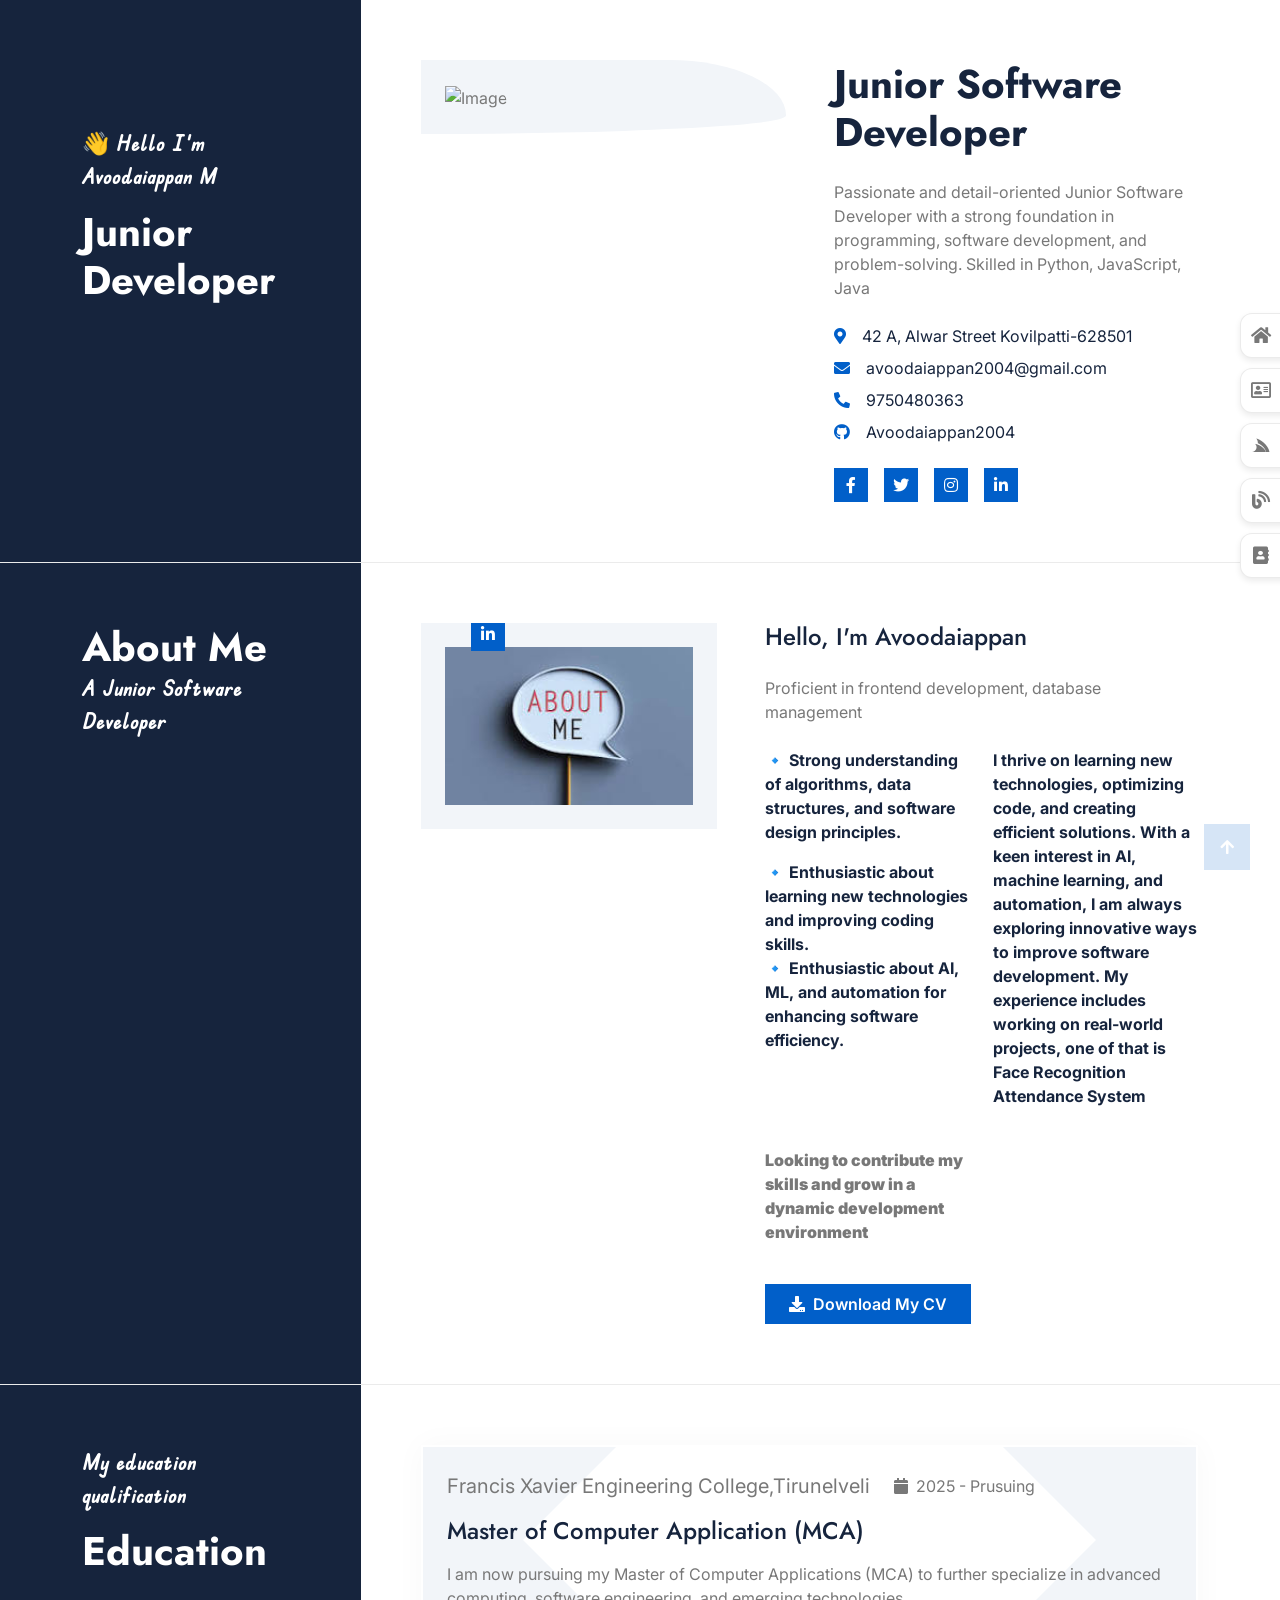
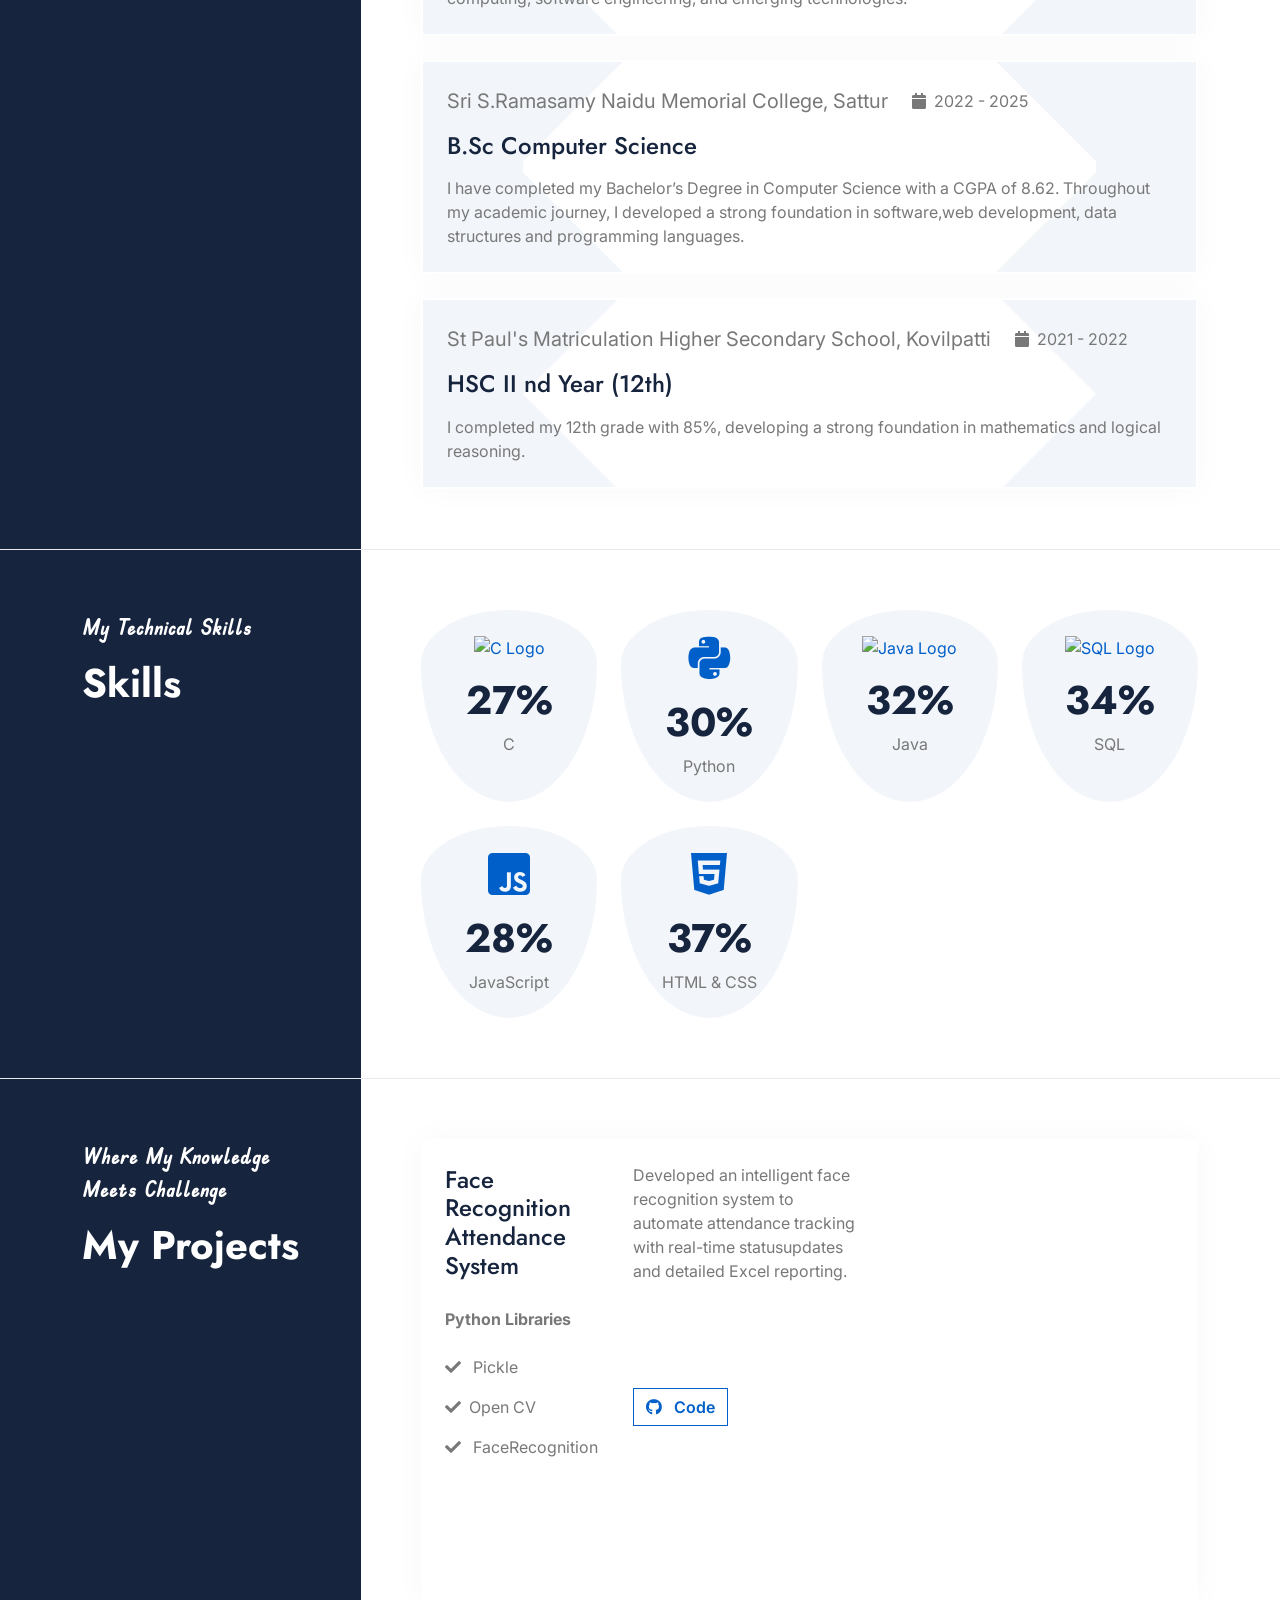
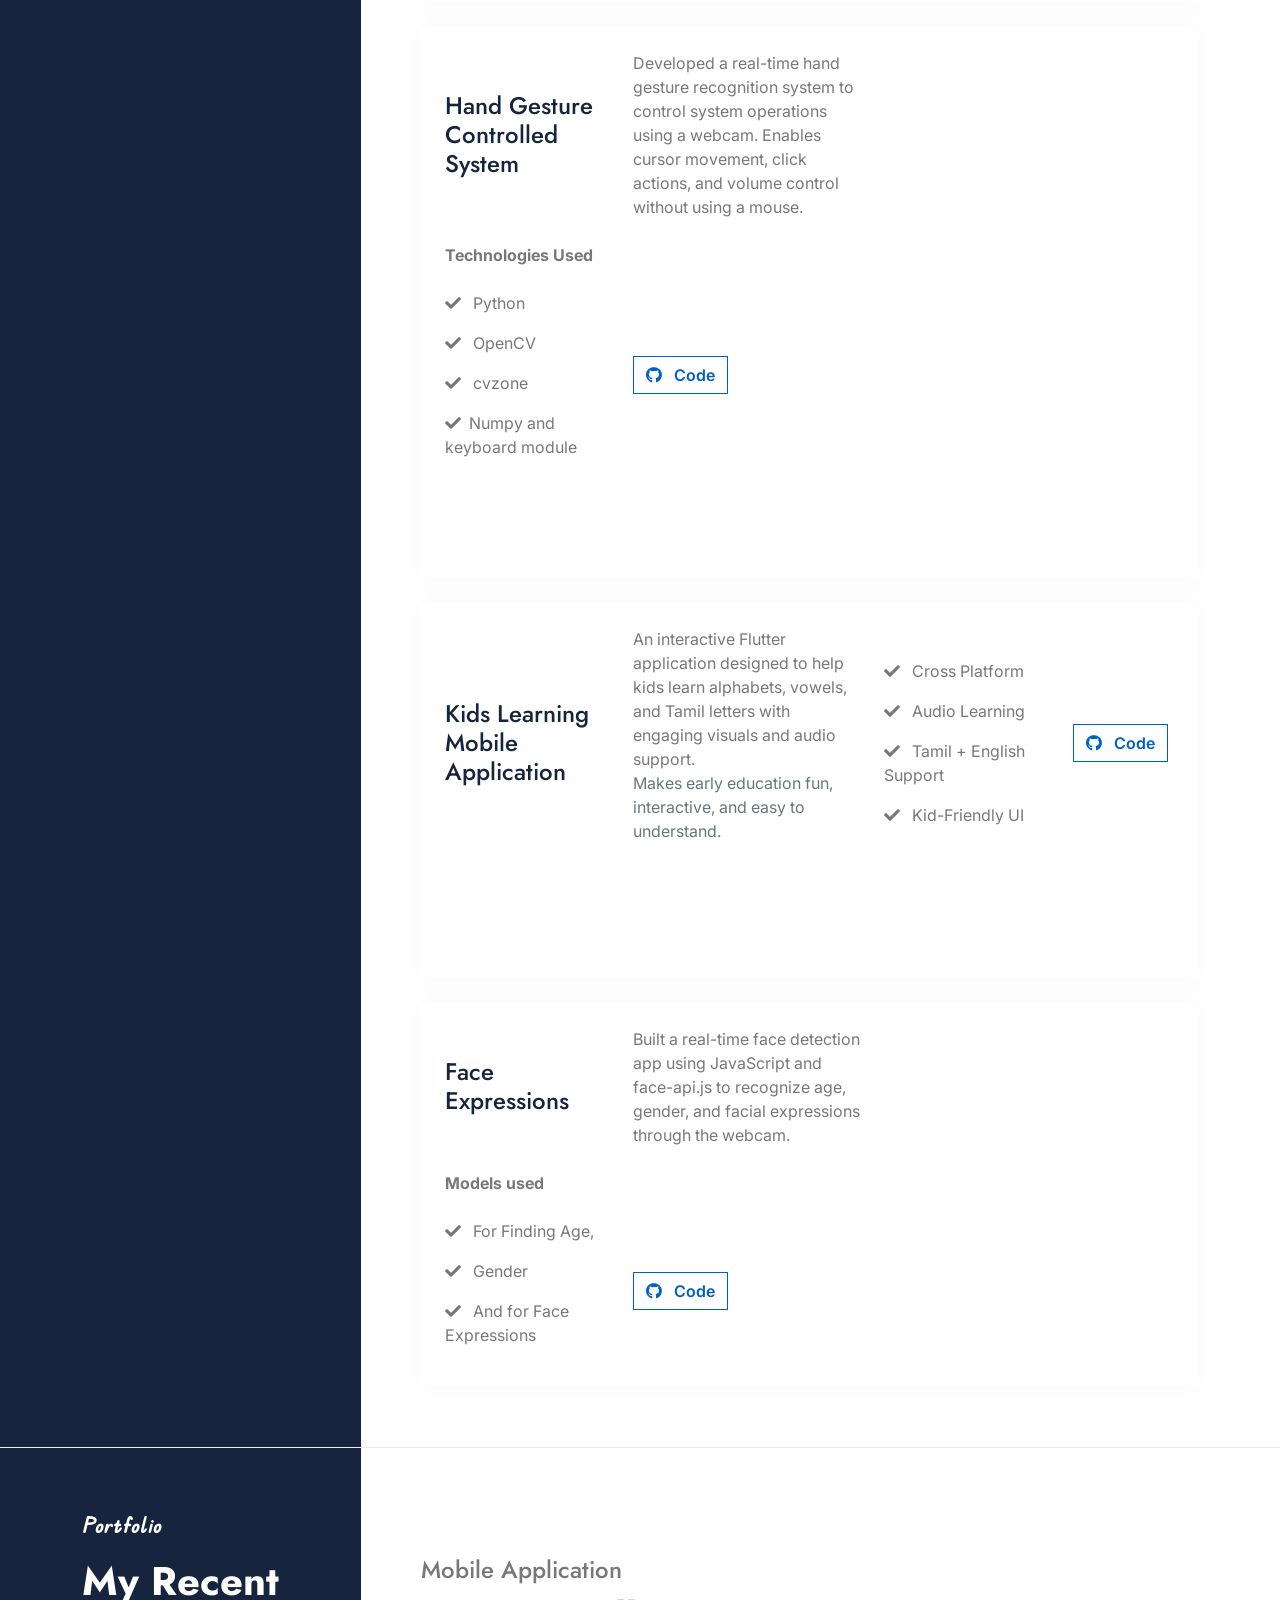
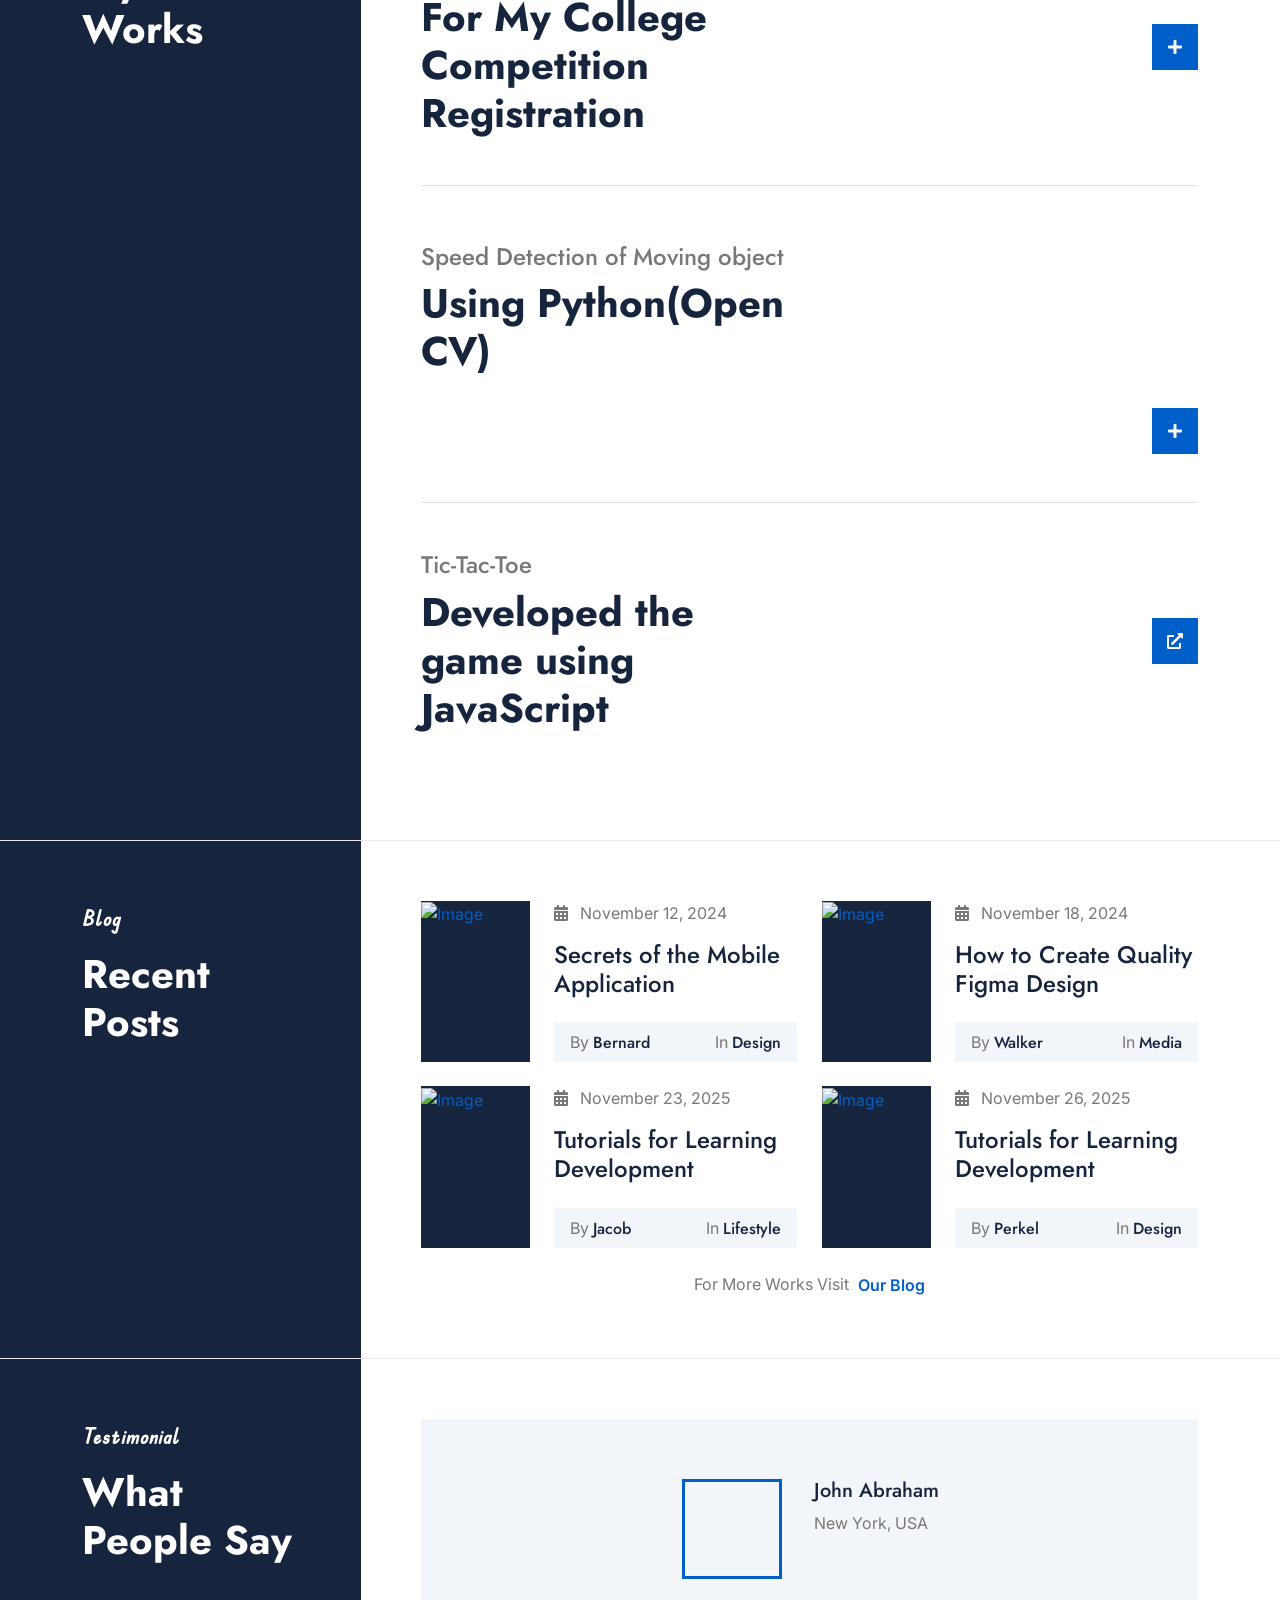
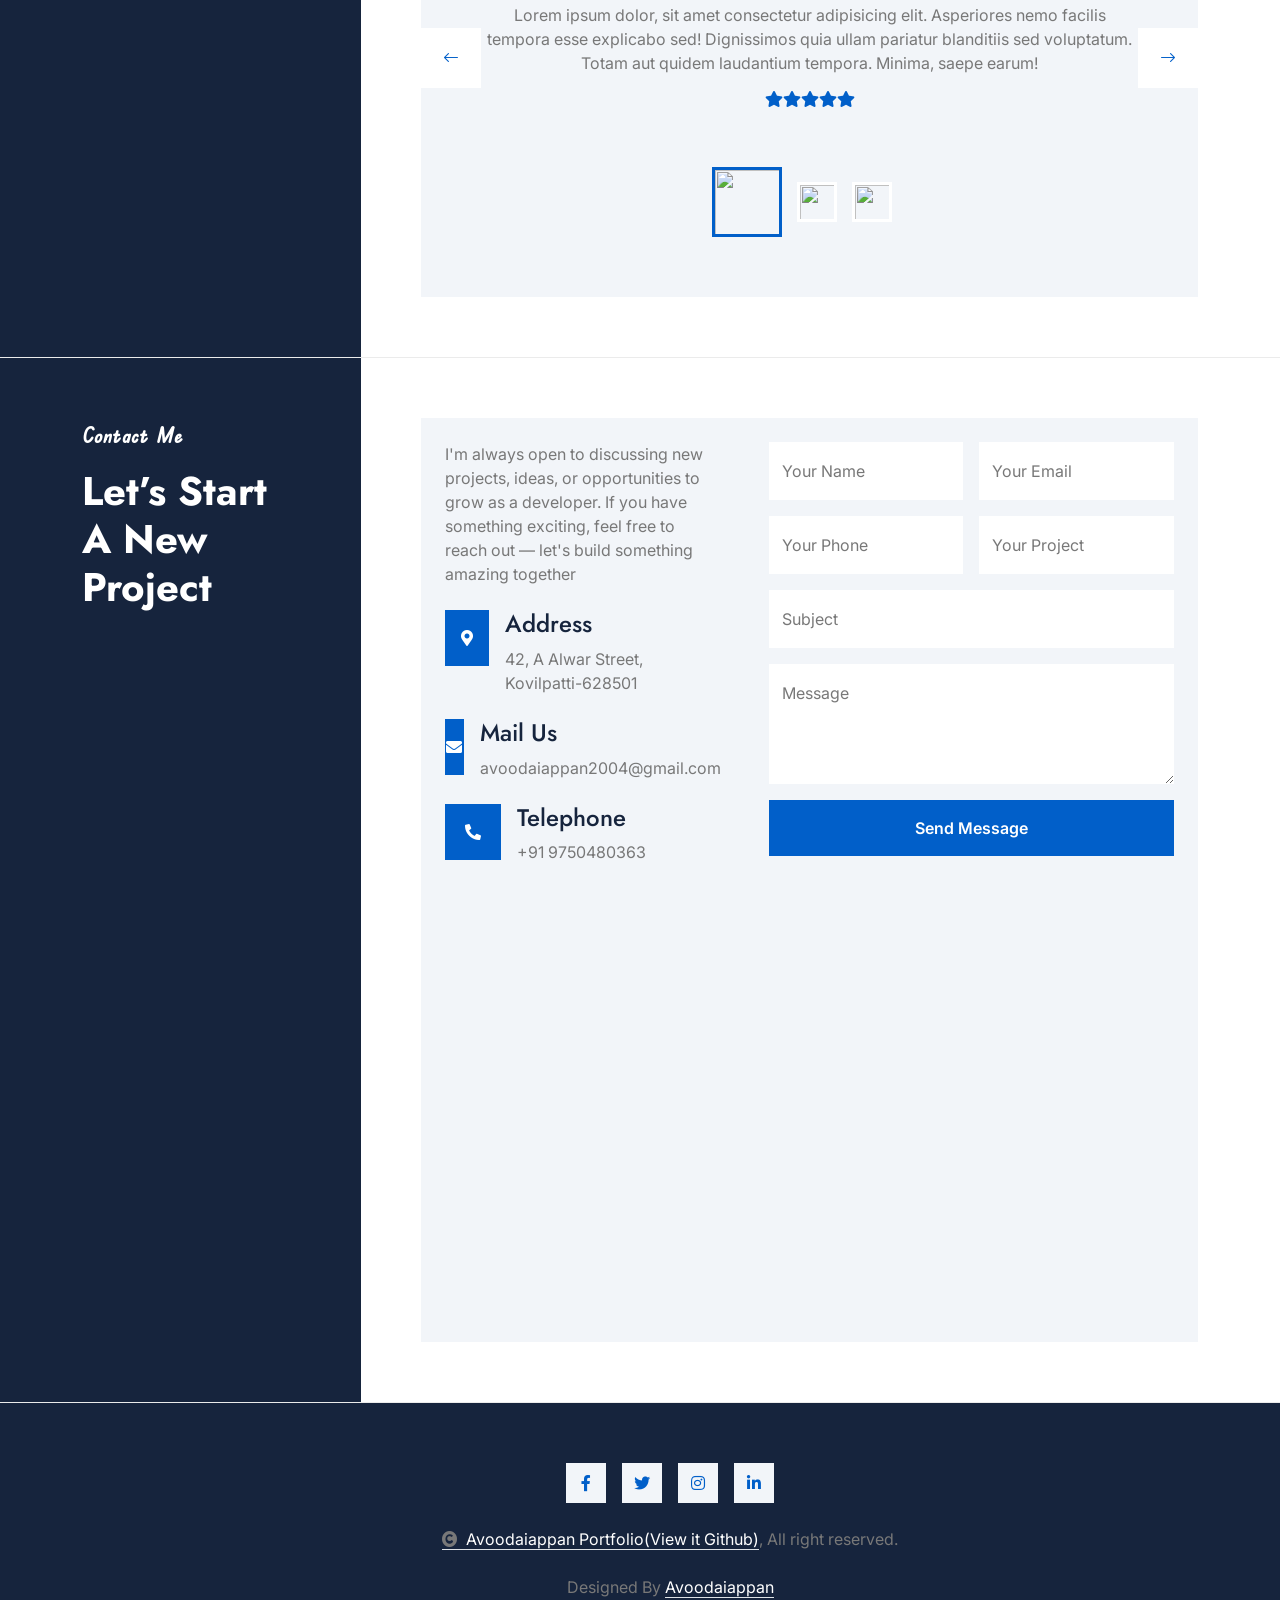
==== commit 1c885b7e: "Updated portfolio" ====
--- a/index.html
+++ b/index.html
@@ -191,10 +191,10 @@
               <div class="education-item hover-card rounded p-4 h-100 wow fadeInUp" data-wow-delay="0.1s">
                 <div class="d-flex align-items-center mb-3">
                   <p class="fs-5 mb-0 me-4">
-                    Francis Xavier Engineering College,Thirunelveli
+                    Francis Xavier Engineering College,Tirunelveli
                   </p>
                   <div>
-                    <span class="fa fa-calendar me-1"></span> 2025 - Presuing
+                    <span class="fa fa-calendar me-1"></span> 2025 - Prusuing
                   </div>
                 </div>
                 <h4 class="mb-3">Master of Computer Application (MCA)</h4>
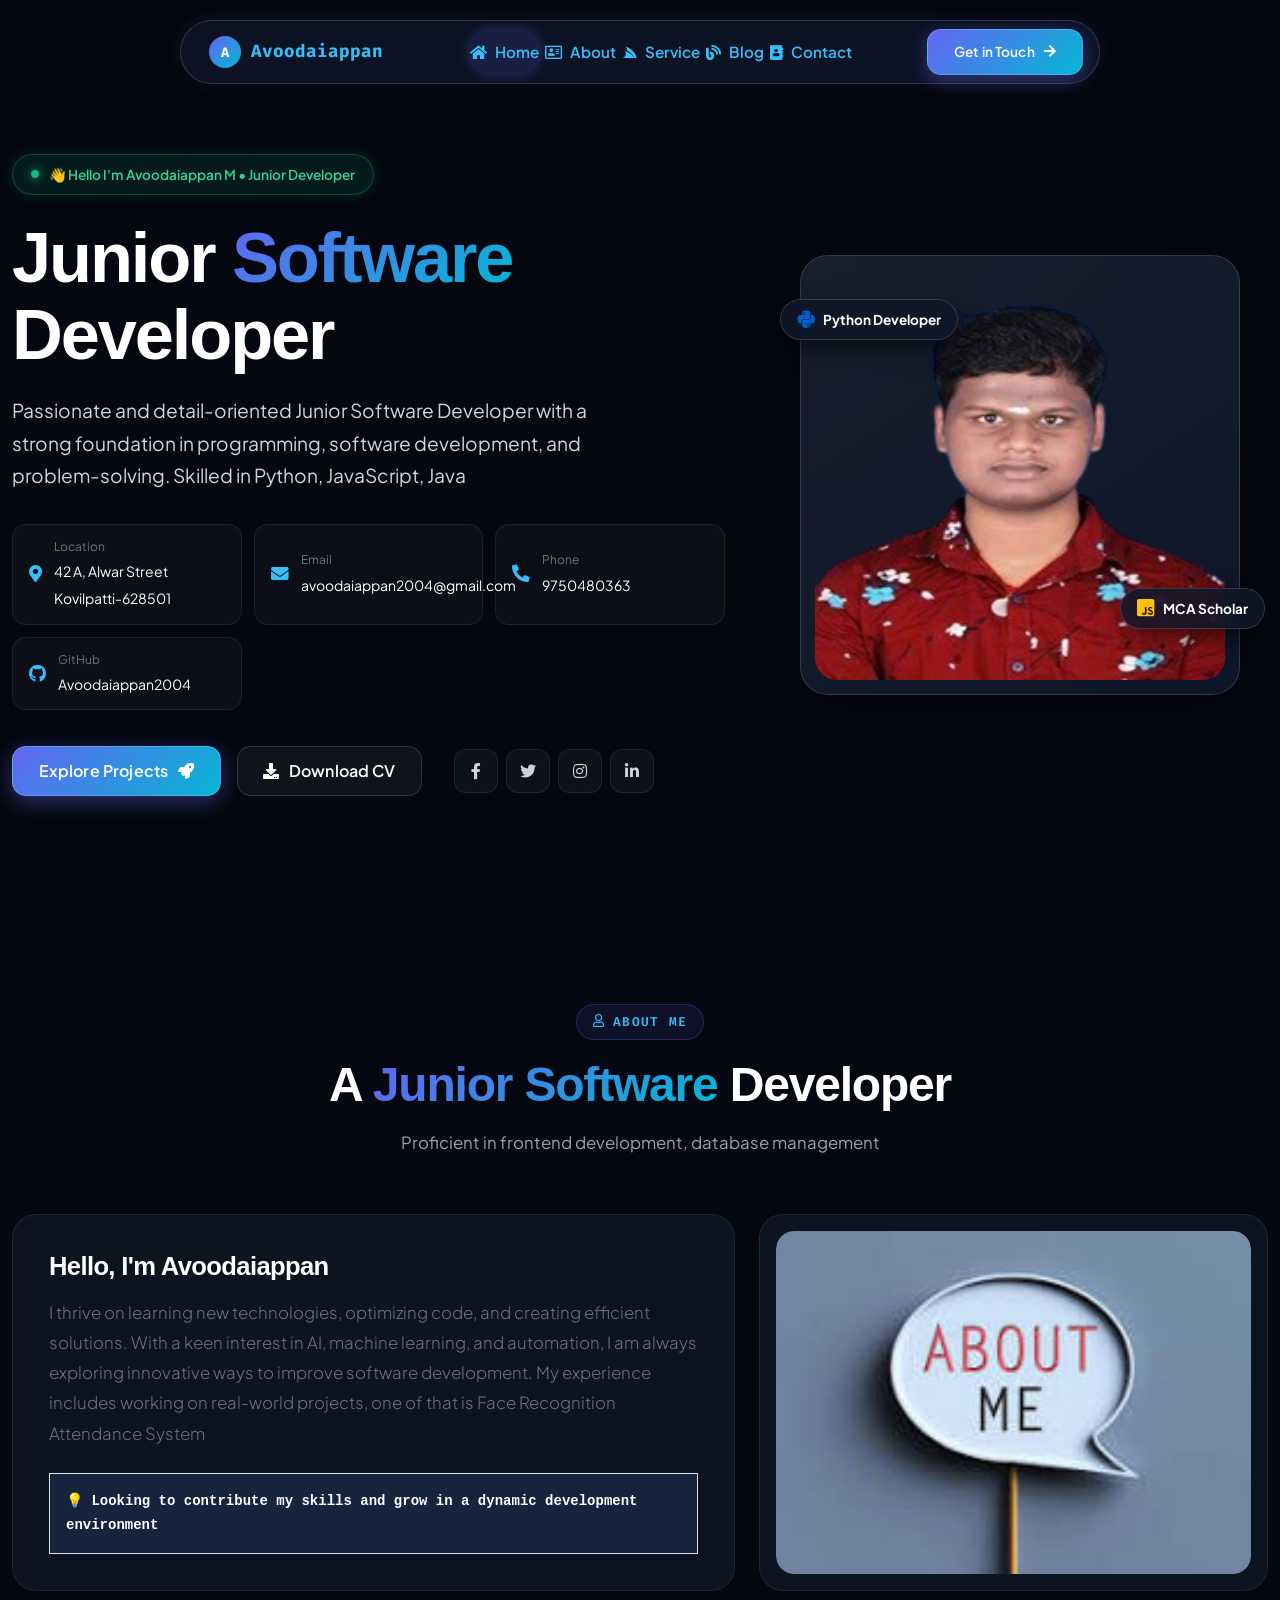
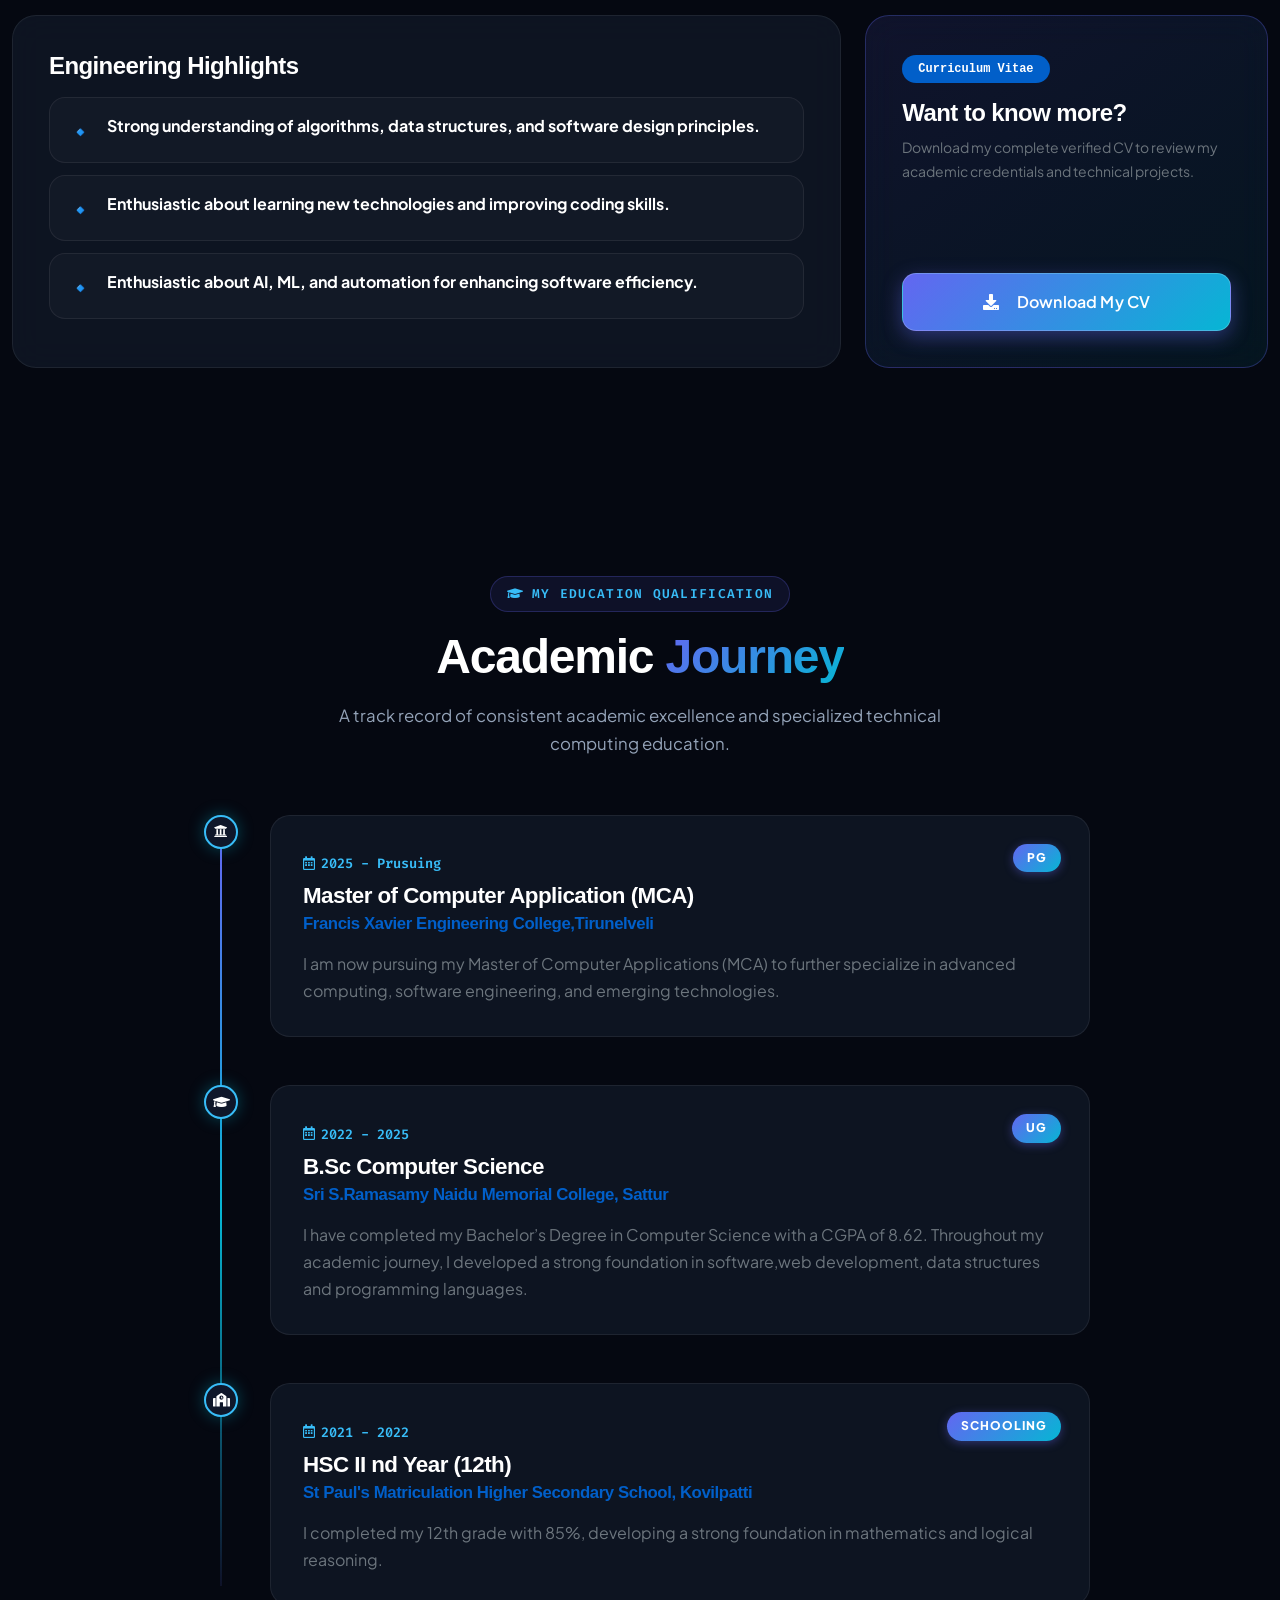
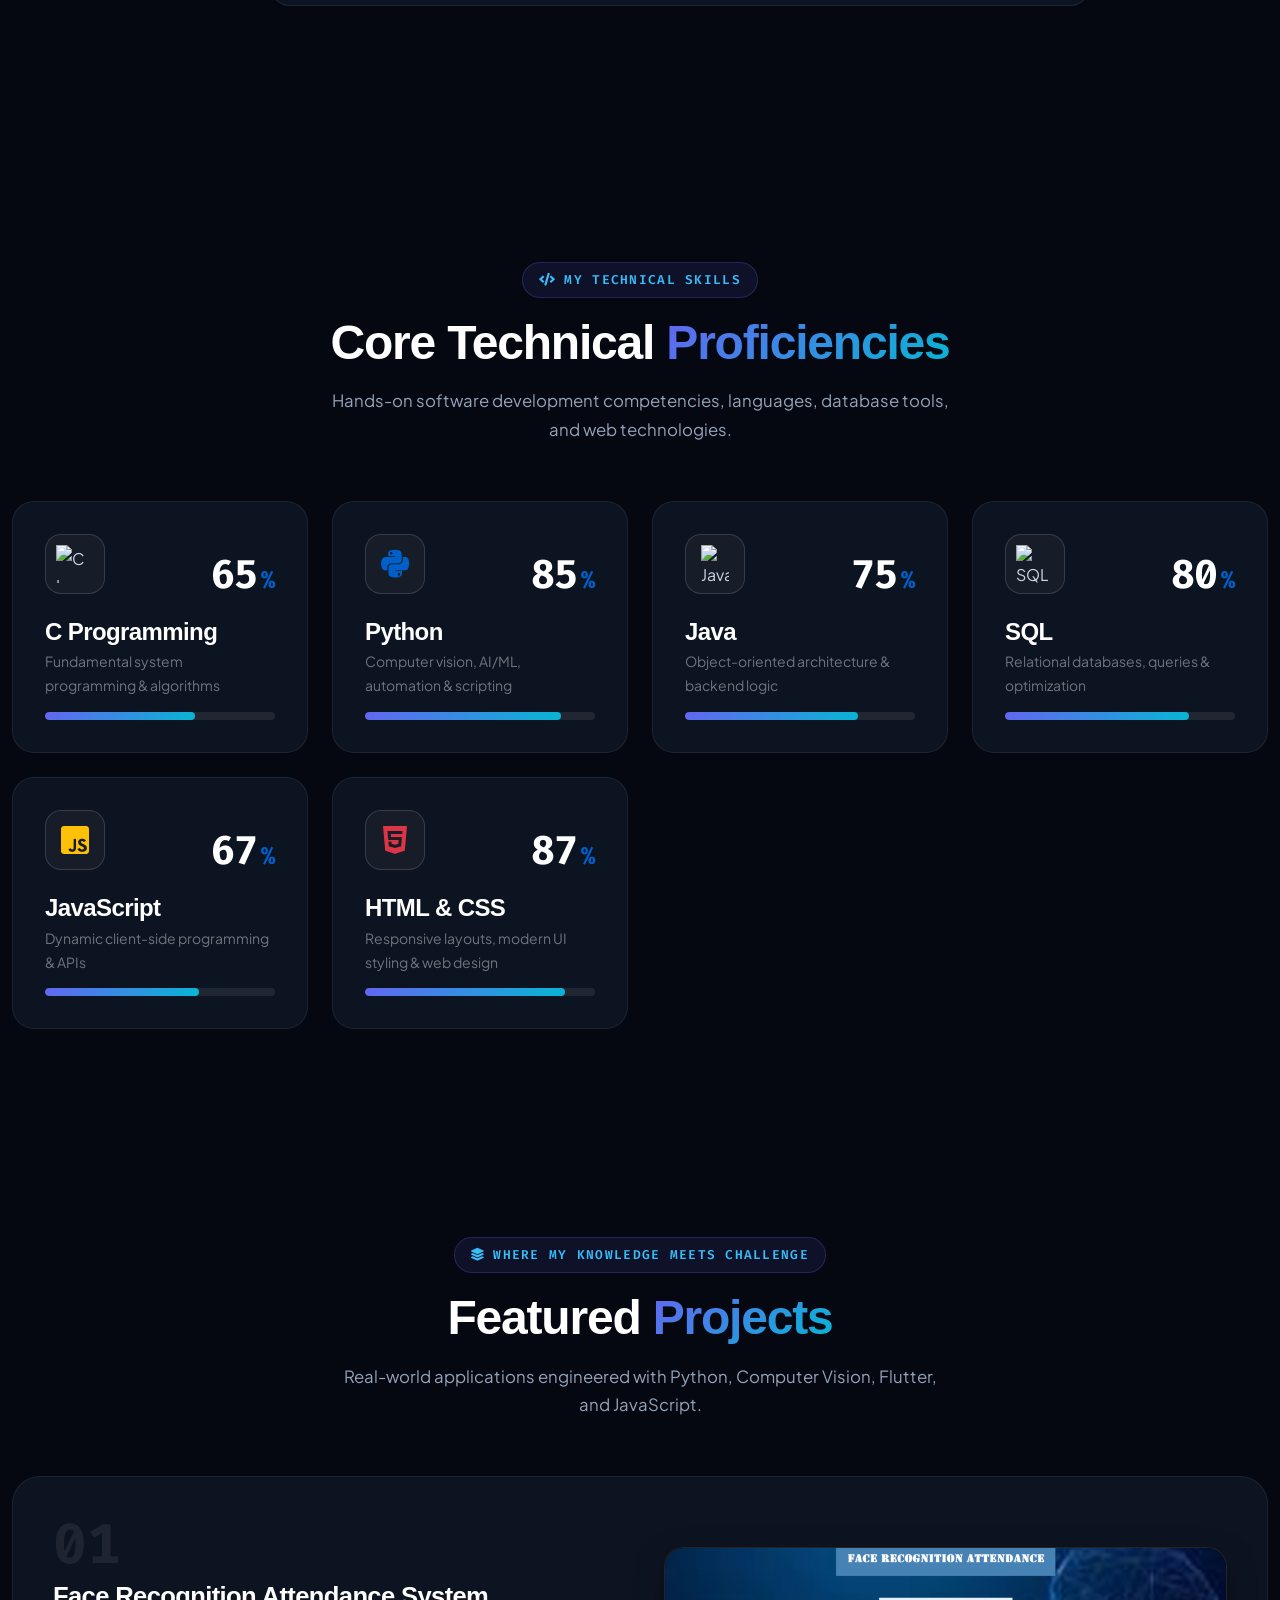
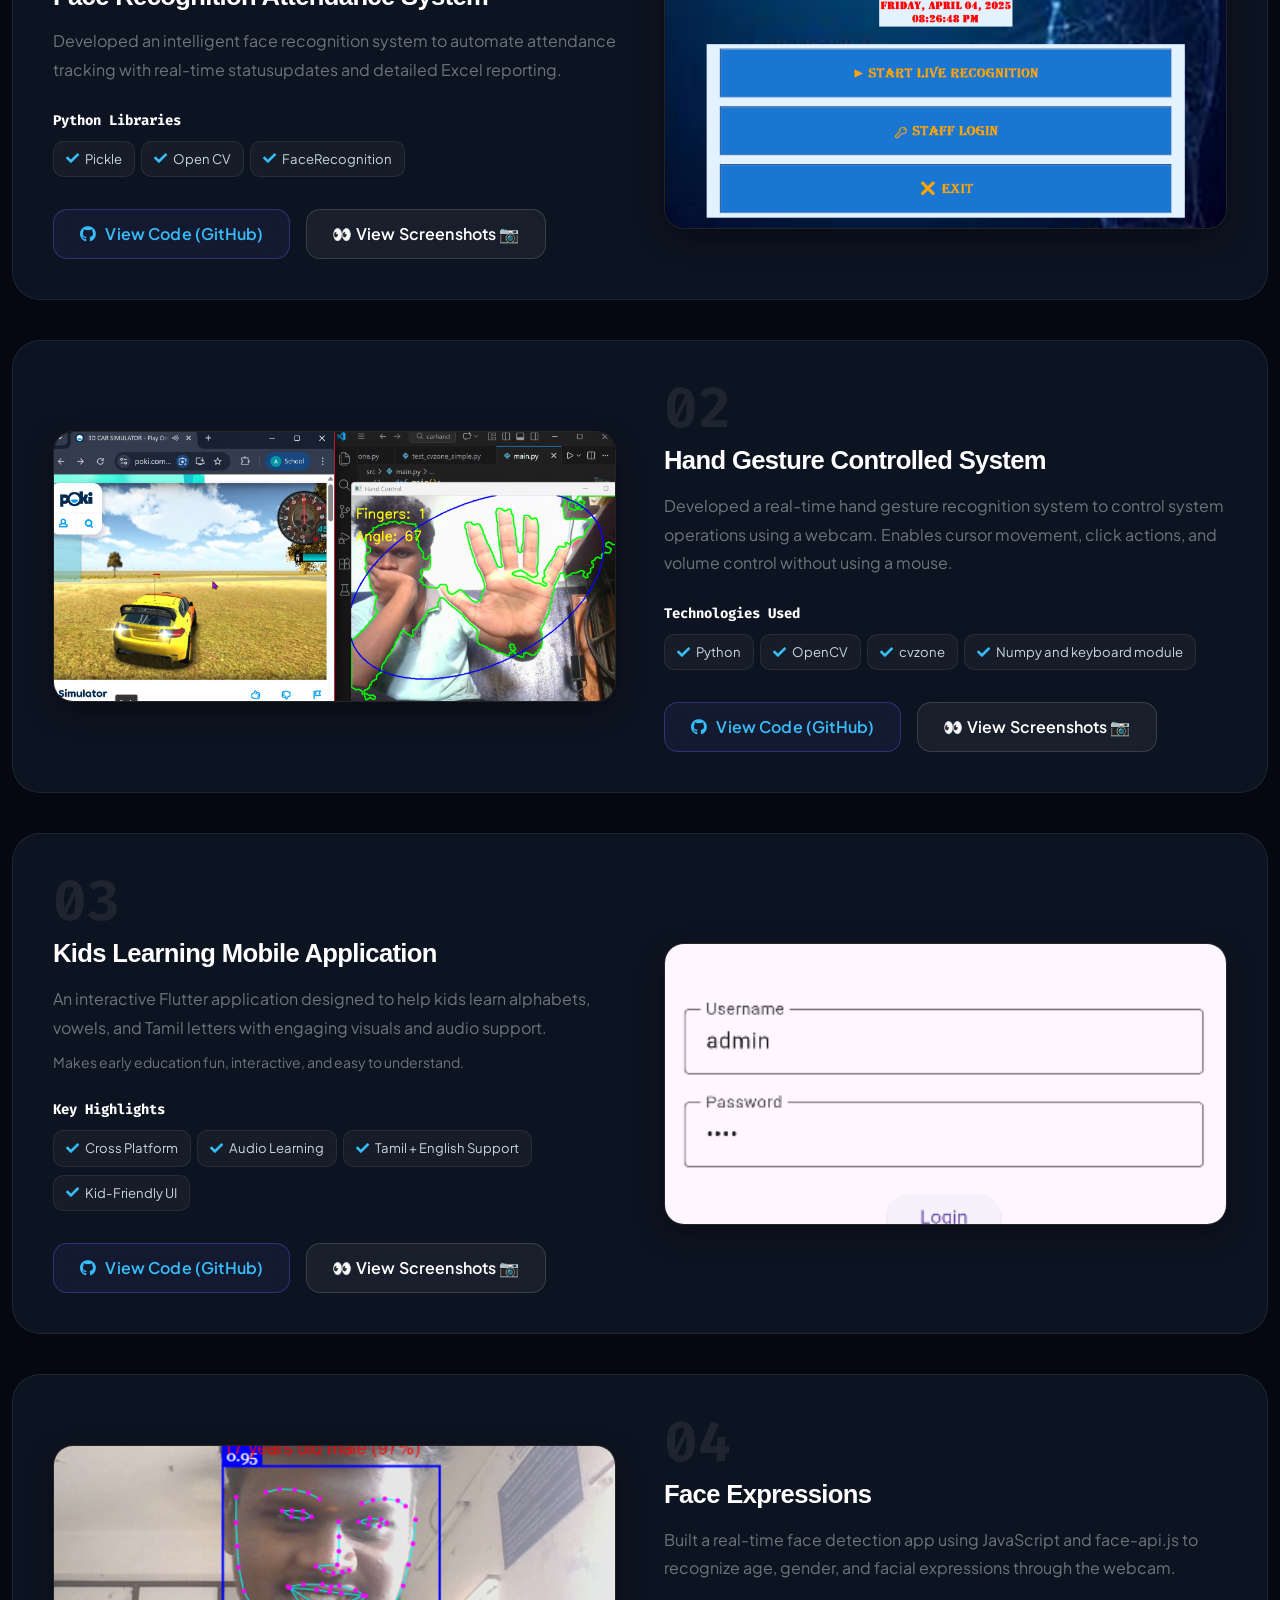
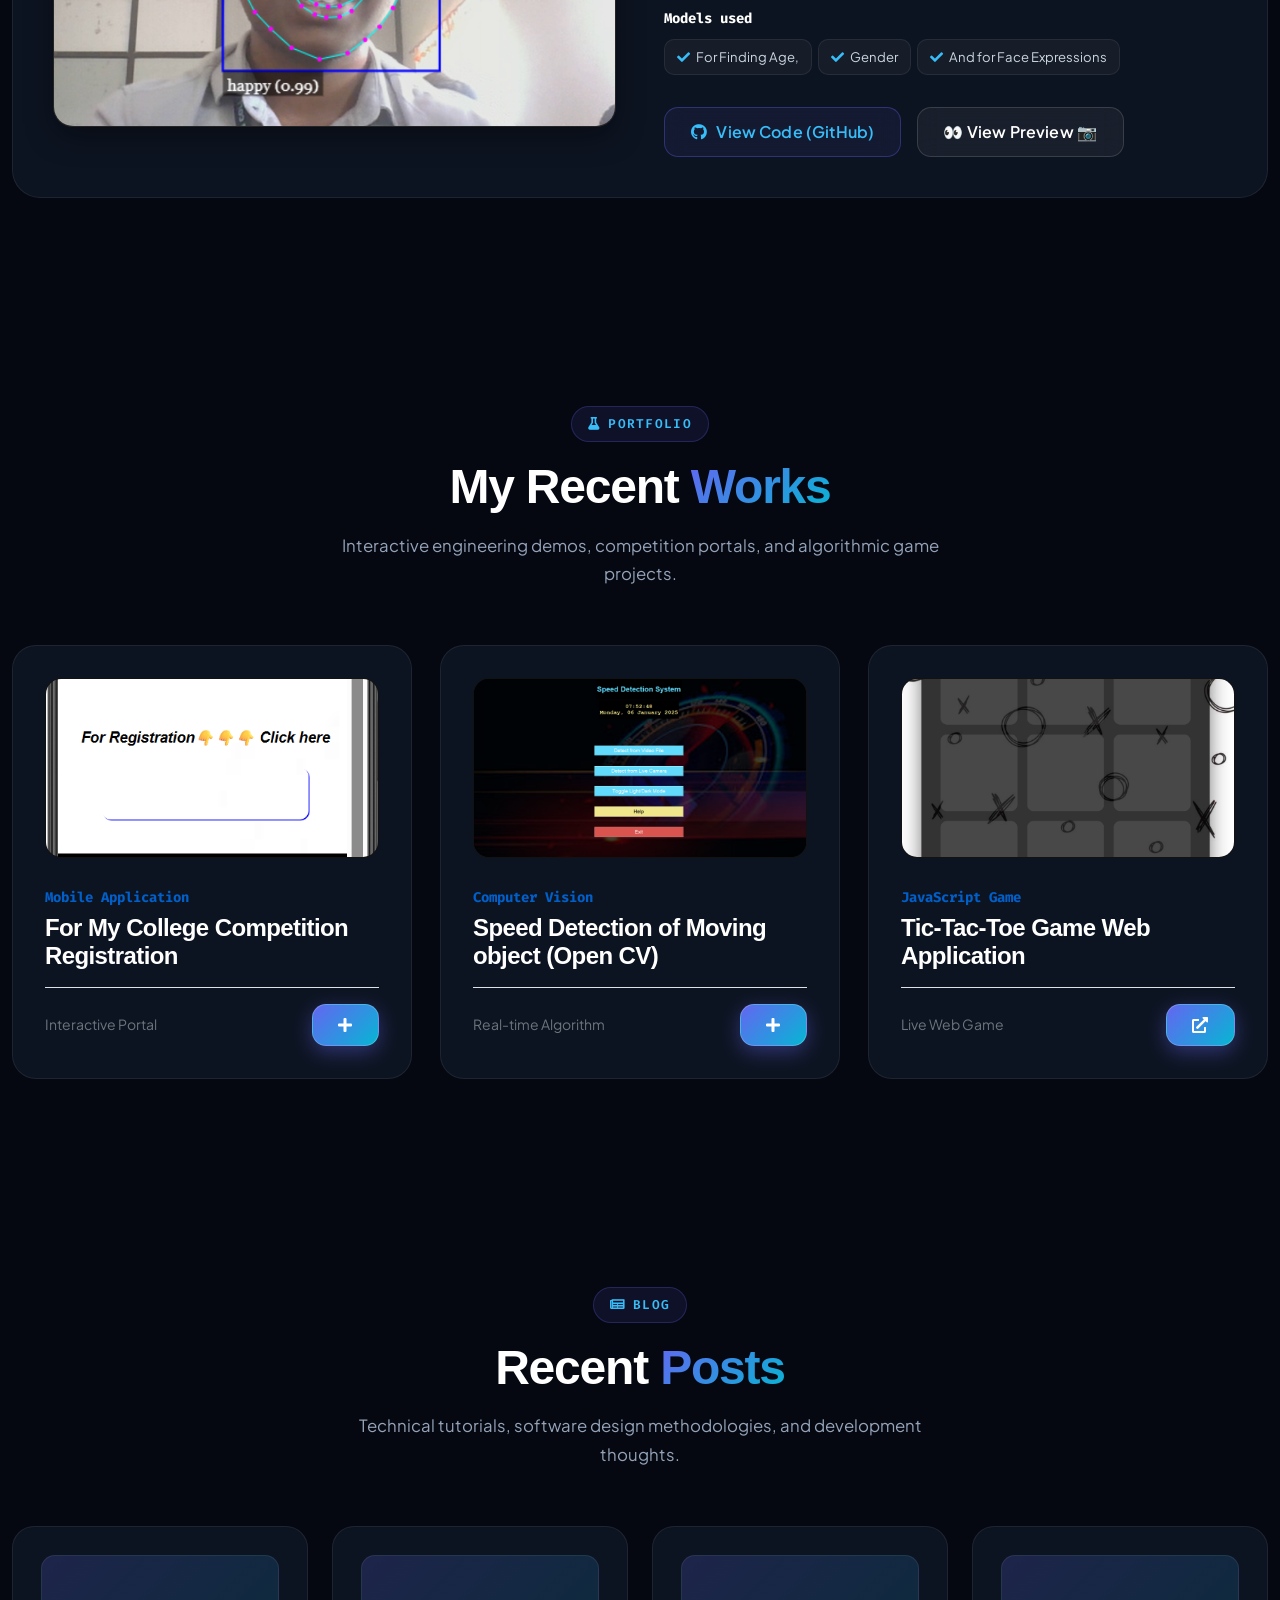
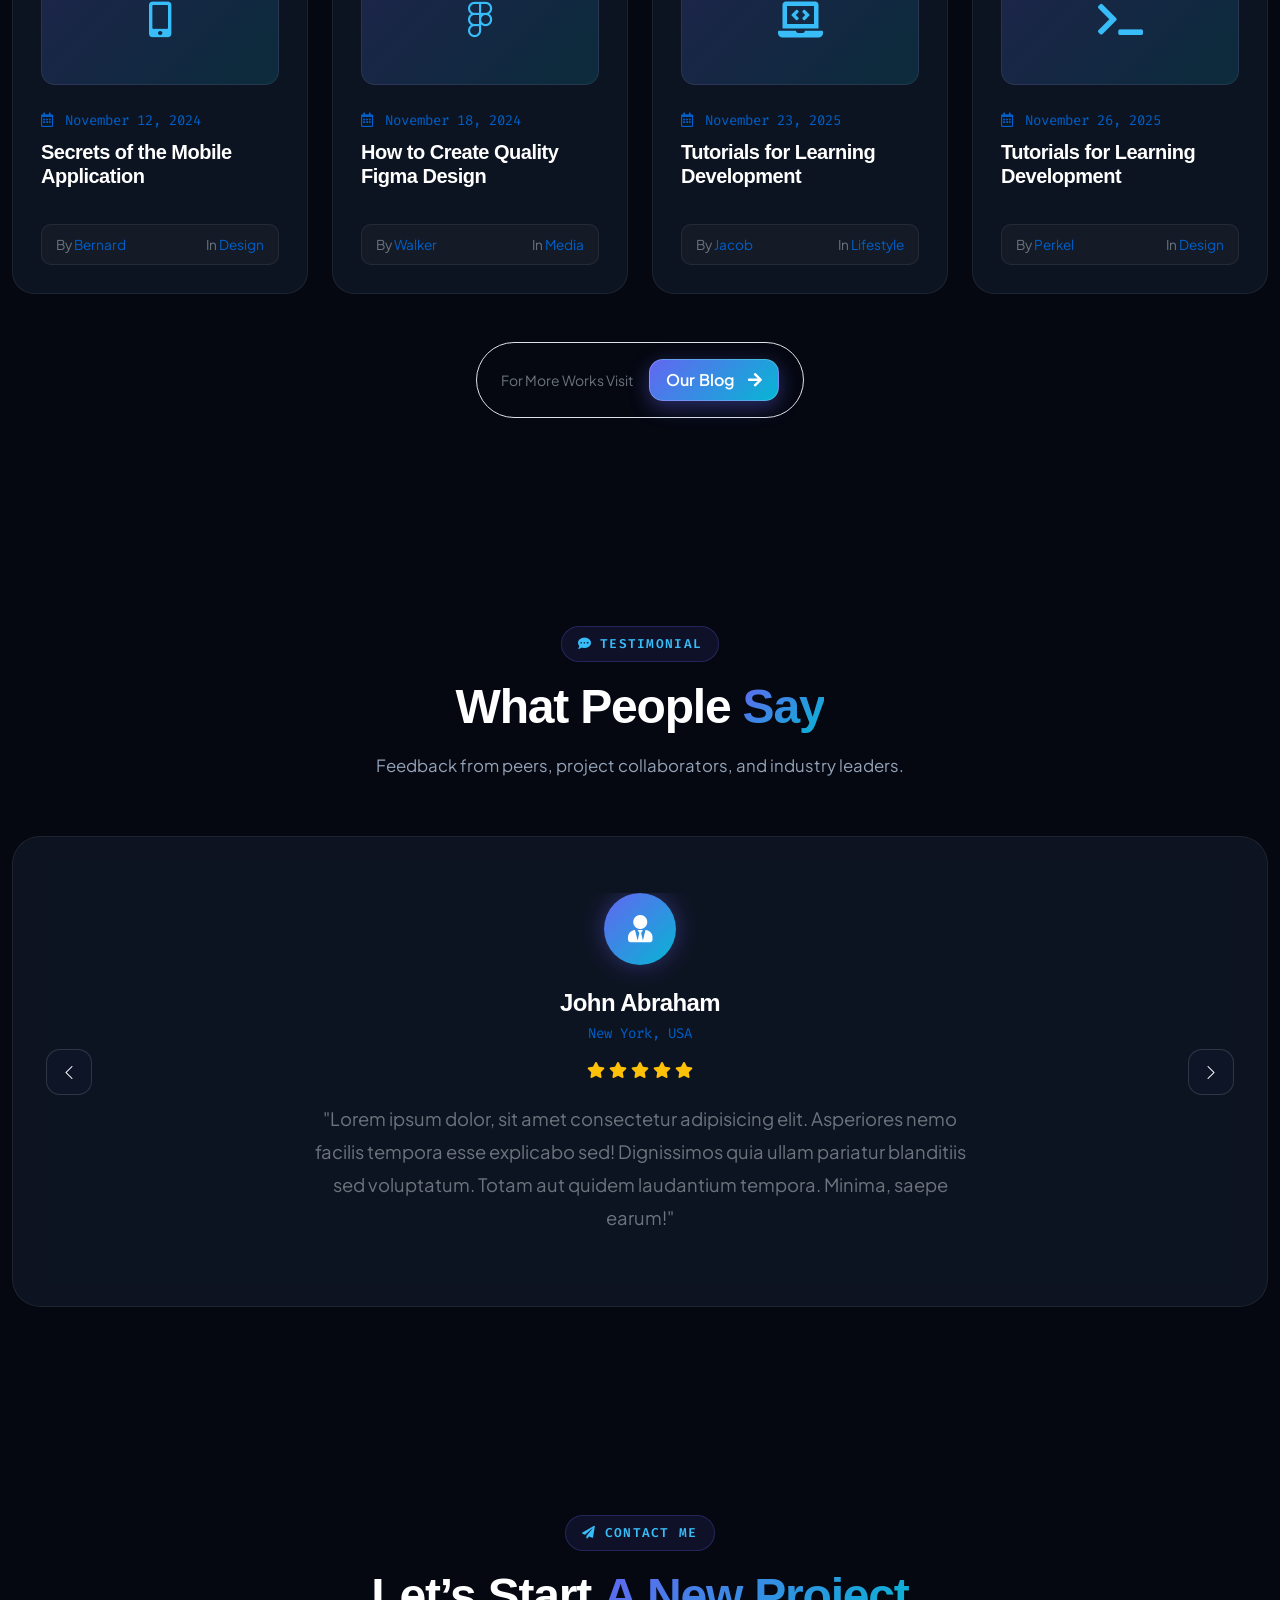
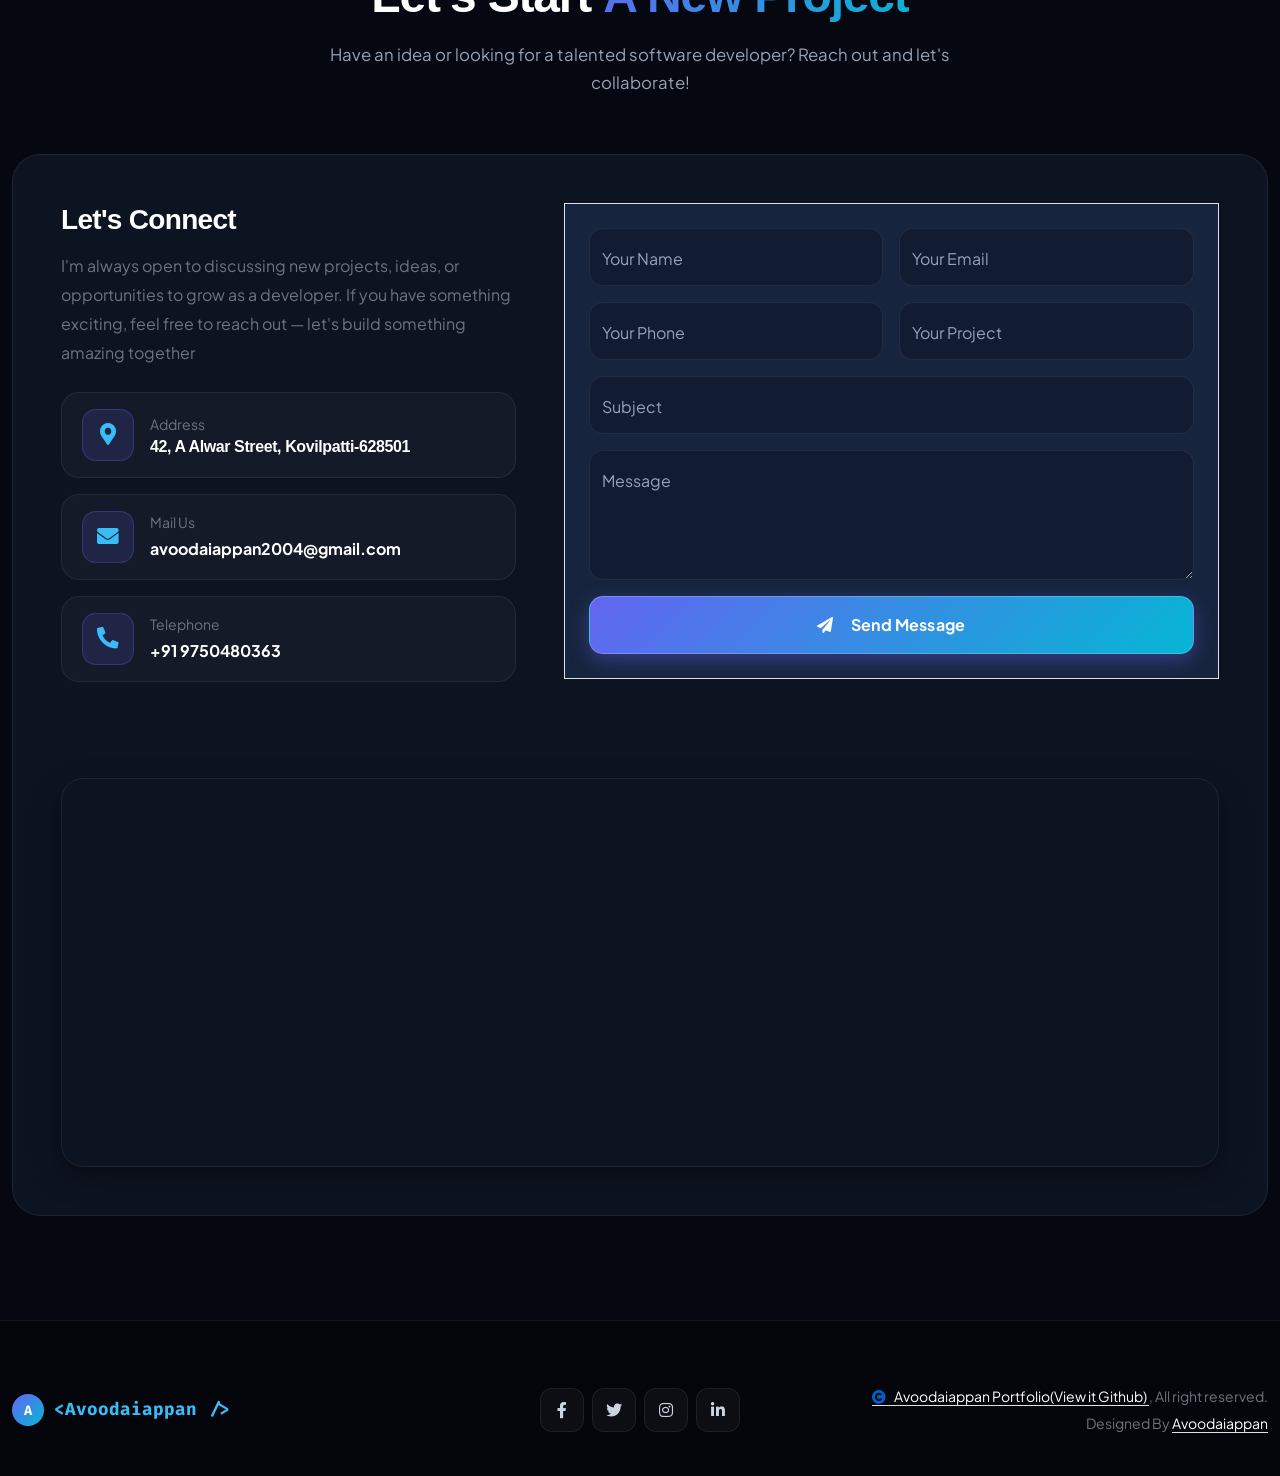
==== commit 62bc2919: "Enhanced Portfolio" ====
--- a/index.html
+++ b/index.html
@@ -1,1078 +1,1292 @@
 <!DOCTYPE html>
 <html lang="en">
 
-    <head>
-        <meta charset="utf-8">
-        <title>Avoodaiappan's PortFolio</title>
-        <meta content="width=device-width, initial-scale=1.0" name="viewport">
-        <meta content="" name="keywords">
-        <meta content="" name="description">
-
-        <!-- Google Web Fonts -->
-        <link rel="preconnect" href="https://fonts.googleapis.com">
-        <link rel="preconnect" href="https://fonts.gstatic.com" crossorigin>
-        <link href="https://fonts.googleapis.com/css2?family=Inter:wght@100..900&family=Edu+TAS+Beginner:wght@400..700&family=Jost:ital,wght@0,100..900;1,100..900&display=swap" rel="stylesheet">
-
-        <!-- Icon Font Stylesheet -->
-        <link rel="stylesheet" href="https://use.fontawesome.com/releases/v5.15.4/css/all.css"/>
-        <link href="https://cdn.jsdelivr.net/npm/bootstrap-icons@1.4.1/font/bootstrap-icons.css" rel="stylesheet">
-
-        <!-- Libraries Stylesheet -->
-        <link rel="stylesheet" href="lib/animate/animate.min.css"/>
-        <link href="lib/lightbox/css/lightbox.min.css" rel="stylesheet">
-        <link href="lib/owlcarousel/assets/owl.carousel.min.css" rel="stylesheet">
-
-
-        <!-- Customized Bootstrap Stylesheet -->
-        <link href="css/bootstrap.min.css" rel="stylesheet">
-
-        <!-- Template Stylesheet -->
-        <link href="css/style.css" rel="stylesheet">
-    </head>
-
-    <body>
-
-        <!-- Spinner Start -->
-        <div id="spinner" class="show bg-white position-fixed translate-middle w-100 vh-100 top-50 start-50 d-flex align-items-center justify-content-center">
-            <div class="spinner-border text-primary" style="width: 3rem; height: 3rem;" role="status">
-                <span class="sr-only">Loading...</span>
-            </div>
+<head>
+    <meta charset="utf-8">
+    <title>Avoodaiappan's PortFolio</title>
+    <meta content="width=device-width, initial-scale=1.0" name="viewport">
+    <meta content="Avoodaiappan M, Junior Software Developer, MCA, Python, JavaScript, Java, Web Development, Portfolio"
+        name="keywords">
+    <meta
+        content="Portfolio of Avoodaiappan M - Junior Software Developer & MCA Student passionate about software development, AI, ML, and web technologies."
+        name="description">
+
+    <!-- Google Web Fonts -->
+    <link rel="preconnect" href="https://fonts.googleapis.com">
+    <link rel="preconnect" href="https://fonts.gstatic.com" crossorigin>
+    <link
+        href="https://fonts.googleapis.com/css2?family=Plus+Jakarta+Sans:ital,wght@0,300..800;1,300..800&family=Fira+Code:wght@400;500;600;700&family=Inter:wght@300;400;500;600;700&display=swap"
+        rel="stylesheet">
+
+    <!-- Icon Font Stylesheet -->
+    <link rel="stylesheet" href="https://use.fontawesome.com/releases/v5.15.4/css/all.css" />
+    <link href="https://cdn.jsdelivr.net/npm/bootstrap-icons@1.11.3/font/bootstrap-icons.css" rel="stylesheet">
+
+    <!-- Libraries Stylesheet -->
+    <link rel="stylesheet" href="lib/animate/animate.min.css" />
+    <link href="lib/lightbox/css/lightbox.min.css" rel="stylesheet">
+    <link href="lib/owlcarousel/assets/owl.carousel.min.css" rel="stylesheet">
+
+    <!-- Customized Bootstrap Stylesheet -->
+    <link href="css/bootstrap.min.css" rel="stylesheet">
+
+    <!-- Template Stylesheet -->
+    <link href="css/style.css" rel="stylesheet">
+</head>
+
+<body>
+    <!-- Ambient Lighting Effects -->
+    <div class="ambient-glow-1"></div>
+    <div class="ambient-glow-2"></div>
+    <div class="ambient-glow-3"></div>
+    <div class="bg-grid-overlay"></div>
+
+    <!-- Spinner Start -->
+    <div id="spinner"
+        class="show bg-dark position-fixed translate-middle w-100 vh-100 top-50 start-50 d-flex align-items-center justify-content-center">
+        <div class="spinner-border text-primary" style="width: 3.5rem; height: 3.5rem;" role="status">
+            <span class="sr-only">Loading...</span>
         </div>
-        <!-- Spinner End -->
-
-
-        <!-- Navbar Start -->
-        <div class="container-fluid nav-section border-0">
-            <nav class="navbar navbar-light">
-                <div class="navbar-nav flex-column">
-                    <a href="#pigraHome" class="nav-item nav-link active"><span class="fa fa-home"></span> Home</a>
-                    <a href="#pigraAbout" class="nav-item nav-link"><span class="far fa-address-card"></span> About</a>
-                    <a href="#pigraService" class="nav-item nav-link"><span class="fab fa-servicestack"></span> Service</a>
-                    <a href="#pigraBlog" class="nav-item nav-link"><span class="fa fa-blog"></span> Blog</a>
-                    <a href="#pigraContact" class="nav-item nav-link"><span class="fas fa-address-book"></span> Contact</a>
+    </div>
+    <!-- Spinner End -->
+
+
+    <!-- Floating Capsule Navbar Start -->
+    <header class="site-header">
+        <div class="container-xxl">
+            <nav class="nav-capsule">
+                <a href="#pigraHome" class="brand-badge">
+                    <div class="brand-avatar">A</div>
+                    <span>Avoodaiappan </span>
+                </a>
+
+                <ul class="nav-links-cluster navbar-nav flex-row">
+                    <li>
+                        <a href="#pigraHome" class="nav-capsule-link nav-link active" title="Home">
+                            <i class="fa fa-home"></i> <span>Home</span>
+                        </a>
+                    </li>
+                    <li>
+                        <a href="#pigraAbout" class="nav-capsule-link nav-link" title="About">
+                            <i class="far fa-address-card"></i> <span>About</span>
+                        </a>
+                    </li>
+                    <li>
+                        <a href="#pigraService" class="nav-capsule-link nav-link" title="Projects">
+                            <i class="fab fa-servicestack"></i> <span>Service</span>
+                        </a>
+                    </li>
+                    <li>
+                        <a href="#pigraBlog" class="nav-capsule-link nav-link" title="Blog">
+                            <i class="fa fa-blog"></i> <span>Blog</span>
+                        </a>
+                    </li>
+                    <li>
+                        <a href="#pigraContact" class="nav-capsule-link nav-link" title="Contact">
+                            <i class="fas fa-address-book"></i> <span>Contact</span>
+                        </a>
+                    </li>
+                </ul>
+
+                <div class="nav-cta-wrap">
+                    <a href="#pigraContact" class="btn btn-primary nav-cta-btn">
+                        <span>Get in Touch</span> <i class="fas fa-arrow-right"></i>
+                    </a>
                 </div>
             </nav>
         </div>
-        <!-- Navbar End -->
-
-        <!-- Header Start -->
-        <div class="container-fluid" id="pigraHome">
-            <div class="container">
-                <div class="row g-0">
-                    <div class="col-12 col-lg-3">
-                        <div class="header-content bg-dark h-100 pt-6 pe-6 pb-6">
-                            <a href="index.html" class="navbar-brand d-inline-flex pb-5 wow fadeInUp" data-wow-delay="0.1s">
-                                <h1 class="display-6 text-white mb-0"></h1>
-                            </a>
-                            <div class="text-start d-flex flex-column justify-content-center wow fadeInUp" data-wow-delay="0.3s">
-                                <p class="text-white sub-title">👋 Hello I'm Avoodaiappan M</p>
-                                <h1 class="display-6 text-white mb-0">Junior Developer</h1>
-                            </div>
-                        </div>
-                    </div>
-                    <div class="col-12 col-lg-9">
-                        <div class="header-img d-flex h-100 pt-6 ps-6 pb-6">
-                            <div class="row g-5">
-                                <div class="col-xl-6 wow fadeInUp" data-wow-delay="0.1s">
-                                    <div class="bg-light p-4" style="border-radius: 68% 32% 100% 0% / 0% 75% 25% 100%;">
-                                        <img src="img/Photo1.png" class="img-fluid w-100" style="border-radius: 68% 32% 100% 0% / 0% 75% 25% 100%;" alt="Image">
+    </header>
+    <!-- Floating Capsule Navbar End -->
+
+
+    <!-- HERO SECTION START (`#pigraHome`) -->
+    <section class="hero-section" id="pigraHome">
+        <div class="container-xxl">
+            <div class="row g-5 align-items-center">
+
+                <!-- Hero Left: Typography & Action -->
+                <div class="col-lg-7 wow fadeInUp" data-wow-delay="0.1s">
+                    <div class="hero-status-pill">
+                        <span class="hero-status-dot"></span>
+                        <span>👋 Hello I'm Avoodaiappan M • Junior Developer</span>
+                    </div>
+
+                    <h1 class="hero-main-title">
+                        Junior <span class="text-gradient">Software</span> Developer
+                    </h1>
+
+                    <p class="hero-sub-lead">
+                        Passionate and detail-oriented Junior Software Developer with a strong foundation in
+                        programming, software development, and problem-solving. Skilled in Python, JavaScript, Java
+                    </p>
+
+                    <!-- Contact Details Strip -->
+                    <div class="hero-contact-strip">
+                        <div class="hero-contact-item">
+                            <i class="fas fa-map-marker-alt"></i>
+                            <div>
+                                <span class="d-block text-muted" style="font-size: 0.75rem;">Location</span>
+                                <span class="small text-white fw-medium">42 A, Alwar Street Kovilpatti-628501</span>
+                            </div>
+                        </div>
+
+                        <div class="hero-contact-item">
+                            <i class="fas fa-envelope"></i>
+                            <div>
+                                <span class="d-block text-muted" style="font-size: 0.75rem;">Email</span>
+                                <span class="small text-white fw-medium">avoodaiappan2004@gmail.com</span>
+                            </div>
+                        </div>
+
+                        <div class="hero-contact-item">
+                            <i class="fa fa-phone-alt"></i>
+                            <div>
+                                <span class="d-block text-muted" style="font-size: 0.75rem;">Phone</span>
+                                <span class="small text-white fw-medium">9750480363</span>
+                            </div>
+                        </div>
+
+                        <div class="hero-contact-item">
+                            <i class="fab fa-github"></i>
+                            <div>
+                                <span class="d-block text-muted" style="font-size: 0.75rem;">GitHub</span>
+                                <span class="small text-white fw-medium">Avoodaiappan2004</span>
+                            </div>
+                        </div>
+                    </div>
+
+                    <!-- CTA Actions & Social Links -->
+                    <div class="d-flex flex-wrap align-items-center gap-3">
+                        <a href="#pigraService" class="btn btn-primary">
+                            <span>Explore Projects</span> <i class="fas fa-rocket"></i>
+                        </a>
+                        <a href="img/cv.pdf" target="_blank" class="btn btn-glass">
+                            <i class="fas fa-download"></i> <span>Download CV</span>
+                        </a>
+                        <div class="d-flex align-items-center gap-2 ms-lg-3">
+                            <a class="social-circle-btn" href="#" aria-label="Facebook"><i
+                                    class="fab fa-facebook-f"></i></a>
+                            <a class="social-circle-btn" href="#" aria-label="Twitter"><i
+                                    class="fab fa-twitter"></i></a>
+                            <a class="social-circle-btn" href="#" aria-label="Instagram"><i
+                                    class="fab fa-instagram"></i></a>
+                            <a class="social-circle-btn" href="https://www.linkedin.com/in/avoodaiappan-m-23534324a/"
+                                target="_blank" aria-label="LinkedIn"><i class="fab fa-linkedin-in"></i></a>
+                        </div>
+                    </div>
+                </div>
+
+                <!-- Hero Right: Asymmetric Visual Card -->
+                <div class="col-lg-5 wow fadeInUp" data-wow-delay="0.3s">
+                    <div class="hero-visual-card">
+                        <div class="hero-glow-underlay"></div>
+                        <div class="hero-portrait-frame">
+                            <img src="img/Photo.png" alt="Avoodaiappan M - Junior Software Developer">
+                        </div>
+
+                        <!-- Floating Interactive Badges -->
+                        <div class="floating-tech-chip chip-1">
+                            <i class="fab fa-python text-primary fs-5"></i>
+                            <span>Python Developer</span>
+                        </div>
+
+                        <div class="floating-tech-chip chip-2">
+                            <i class="fab fa-js-square text-warning fs-5"></i>
+                            <span>MCA Scholar</span>
+                        </div>
+                    </div>
+                </div>
+
+            </div>
+        </div>
+    </section>
+    <!-- HERO SECTION END -->
+
+
+    <!-- ABOUT ME SECTION START (`#pigraAbout`) -->
+    <section class="section-wrapper" id="pigraAbout">
+        <div class="container-xxl">
+
+            <div class="section-head text-center wow fadeInUp" data-wow-delay="0.1s">
+                <div class="section-tag">
+                    <i class="far fa-user"></i> About Me
+                </div>
+                <h2 class="section-title">
+                    A <span class="text-gradient">Junior Software</span> Developer
+                </h2>
+                <p class="section-desc mx-auto">
+                    Proficient in frontend development, database management
+                </p>
+            </div>
+
+            <!-- Bento Grid Architecture -->
+            <div class="bento-grid">
+
+                <!-- Bento 1: Main Story / Philosophy -->
+                <div class="bento-card bento-about-main wow fadeInUp" data-wow-delay="0.1s">
+                    <h3 class="text-white mb-3 fw-bold" style="font-size: 1.6rem;">Hello, I'm Avoodaiappan</h3>
+                    <p class="lead text-secondary mb-4" style="font-size: 1.05rem; line-height: 1.8;">
+                        I thrive on learning new technologies, optimizing code, and creating efficient solutions. With a
+                        keen interest in AI, machine learning, and automation, I am always exploring innovative ways to
+                        improve software development. My experience includes working on real-world projects, one of that
+                        is Face Recognition Attendance System
+                    </p>
+                    <div class="p-3 rounded-3 bg-dark border border-subtle">
+                        <p class="mb-0 text-white font-monospace small">
+                            💡 <strong>Looking to contribute my skills and grow in a dynamic development
+                                environment</strong>
+                        </p>
+                    </div>
+                </div>
+
+                <!-- Bento 2: Profile Portrait Frame with Social Overlay -->
+                <div class="bento-card bento-about-visual wow fadeInUp" data-wow-delay="0.2s">
+                    <div class="about-portrait-wrapper">
+                        <img src="img/aboutme.jpeg" alt="Avoodaiappan M Portrait">
+                        <div class="about-social-overlay">
+                            <a class="social-circle-btn" href="#" aria-label="Facebook"><i
+                                    class="fab fa-facebook-f"></i></a>
+                            <a class="social-circle-btn" href="#" aria-label="Twitter"><i
+                                    class="fab fa-twitter"></i></a>
+                            <a class="social-circle-btn" href="#" aria-label="Instagram"><i
+                                    class="fab fa-instagram"></i></a>
+                            <a class="social-circle-btn" href="#" aria-label="LinkedIn"><i
+                                    class="fab fa-linkedin-in"></i></a>
+                        </div>
+                    </div>
+                </div>
+
+                <!-- Bento 3: Core Engineering Pillars -->
+                <div class="bento-card bento-pillars-card wow fadeInUp" data-wow-delay="0.3s">
+                    <h4 class="text-white mb-3 fw-bold">Engineering Highlights</h4>
+                    <div class="pillar-bullet-item">
+                        <div class="pillar-icon-badge">🔹</div>
+                        <div>
+                            <strong class="text-white">Strong understanding of algorithms, data structures, and software
+                                design principles.</strong>
+                        </div>
+                    </div>
+                    <div class="pillar-bullet-item">
+                        <div class="pillar-icon-badge">🔹</div>
+                        <div>
+                            <strong class="text-white">Enthusiastic about learning new technologies and improving coding
+                                skills.</strong>
+                        </div>
+                    </div>
+                    <div class="pillar-bullet-item">
+                        <div class="pillar-icon-badge">🔹</div>
+                        <div>
+                            <strong class="text-white">Enthusiastic about AI, ML, and automation for enhancing software
+                                efficiency.</strong>
+                        </div>
+                    </div>
+                </div>
+
+                <!-- Bento 4: Resume / CV Download Card -->
+                <div class="bento-card bento-cv-card wow fadeInUp" data-wow-delay="0.4s">
+                    <div>
+                        <span class="badge bg-primary px-3 py-2 rounded-pill mb-3 font-monospace small">Curriculum
+                            Vitae</span>
+                        <h4 class="text-white fw-bold mb-2">Want to know more?</h4>
+                        <p class="text-secondary small mb-4">
+                            Download my complete verified CV to review my academic credentials and technical projects.
+                        </p>
+                    </div>
+                    <a class="btn btn-primary py-3 w-100" href="img/cv.pdf" target="_blank">
+                        <i class="fas fa-download me-2"></i>Download My CV
+                    </a>
+                </div>
+
+            </div>
+
+        </div>
+    </section>
+    <!-- ABOUT ME SECTION END -->
+
+
+    <!-- EDUCATION SECTION START -->
+    <section class="section-wrapper" id="educationSection">
+        <div class="container-xxl">
+
+            <div class="section-head text-center wow fadeInUp" data-wow-delay="0.1s">
+                <div class="section-tag">
+                    <i class="fas fa-graduation-cap"></i> My education qualification
+                </div>
+                <h2 class="section-title">
+                    Academic <span class="text-gradient">Journey</span>
+                </h2>
+                <p class="section-desc mx-auto">
+                    A track record of consistent academic excellence and specialized technical computing education.
+                </p>
+            </div>
+
+            <!-- Interactive Milestone Journey Timeline -->
+            <div class="timeline-journey">
+
+                <!-- Milestone 1: PG -->
+                <div class="timeline-milestone wow fadeInUp" data-wow-delay="0.1s">
+                    <div class="milestone-node">
+                        <i class="fas fa-university"></i>
+                    </div>
+                    <div class="milestone-card">
+                        <span class="milestone-badge-pill">PG</span>
+                        <div class="milestone-date">
+                            <i class="far fa-calendar-alt"></i> 2025 - Prusuing
+                        </div>
+                        <h3 class="text-white fw-bold mb-1" style="font-size: 1.4rem;">Master of Computer Application
+                            (MCA)</h3>
+                        <h5 class="text-primary fw-medium mb-3" style="font-size: 1.05rem;">Francis Xavier Engineering
+                            College,Tirunelveli</h5>
+                        <p class="text-secondary mb-0">
+                            I am now pursuing my Master of Computer Applications (MCA) to further specialize in advanced
+                            computing, software engineering, and emerging technologies.
+                        </p>
+                    </div>
+                </div>
+
+                <!-- Milestone 2: UG -->
+                <div class="timeline-milestone wow fadeInUp" data-wow-delay="0.2s">
+                    <div class="milestone-node">
+                        <i class="fas fa-graduation-cap"></i>
+                    </div>
+                    <div class="milestone-card">
+                        <span class="milestone-badge-pill">UG</span>
+                        <div class="milestone-date">
+                            <i class="far fa-calendar-alt"></i> 2022 - 2025
+                        </div>
+                        <h3 class="text-white fw-bold mb-1" style="font-size: 1.4rem;">B.Sc Computer Science</h3>
+                        <h5 class="text-primary fw-medium mb-3" style="font-size: 1.05rem;">Sri S.Ramasamy Naidu
+                            Memorial College, Sattur</h5>
+                        <p class="text-secondary mb-0">
+                            I have completed my Bachelor’s Degree in Computer Science with a CGPA of 8.62. Throughout my
+                            academic journey, I developed a strong foundation in software,web development, data
+                            structures and programming languages.
+                        </p>
+                    </div>
+                </div>
+
+                <!-- Milestone 3: HSC Schooling -->
+                <div class="timeline-milestone wow fadeInUp" data-wow-delay="0.3s">
+                    <div class="milestone-node">
+                        <i class="fas fa-school"></i>
+                    </div>
+                    <div class="milestone-card">
+                        <span class="milestone-badge-pill">Schooling</span>
+                        <div class="milestone-date">
+                            <i class="far fa-calendar-alt"></i> 2021 - 2022
+                        </div>
+                        <h3 class="text-white fw-bold mb-1" style="font-size: 1.4rem;">HSC II nd Year (12th)</h3>
+                        <h5 class="text-primary fw-medium mb-3" style="font-size: 1.05rem;">St Paul's Matriculation
+                            Higher Secondary School, Kovilpatti</h5>
+                        <p class="text-secondary mb-0">
+                            I completed my 12th grade with 85%, developing a strong foundation in mathematics and
+                            logical reasoning.
+                        </p>
+                    </div>
+                </div>
+
+            </div>
+
+        </div>
+    </section>
+    <!-- EDUCATION SECTION END -->
+
+
+    <!-- TECHNICAL SKILLS SECTION START -->
+    <section class="section-wrapper" id="skillsSection">
+        <div class="container-xxl">
+
+            <div class="section-head text-center wow fadeInUp" data-wow-delay="0.1s">
+                <div class="section-tag">
+                    <i class="fas fa-code"></i> My Technical Skills
+                </div>
+                <h2 class="section-title">
+                    Core Technical <span class="text-gradient">Proficiencies</span>
+                </h2>
+                <p class="section-desc mx-auto">
+                    Hands-on software development competencies, languages, database tools, and web technologies.
+                </p>
+            </div>
+
+            <!-- Skills Matrix Grid -->
+            <div class="skills-matrix-grid">
+
+                <!-- Skill 1: C -->
+                <div class="skill-matrix-card wow fadeInUp" data-wow-delay="0.1s">
+                    <div class="d-flex justify-content-between align-items-center">
+                        <div class="skill-icon-box">
+                            <img src="https://upload.wikimedia.org/wikipedia/commons/1/19/C_Logo.png" alt="C Logo"
+                                width="38" height="38" style="object-fit: contain;">
+                        </div>
+                        <div class="d-flex align-items-baseline font-mono">
+                            <span class="display-6 text-white fw-bold" data-toggle="counter-up">65</span>
+                            <span class="fs-4 text-primary fw-bold ms-1">%</span>
+                        </div>
+                    </div>
+                    <h4 class="text-white fw-bold mb-1">C Programming</h4>
+                    <p class="text-muted small mb-0">Fundamental system programming & algorithms</p>
+                    <div class="skill-meter-wrap">
+                        <div class="skill-meter-fill" style="width: 65%;"></div>
+                    </div>
+                </div>
+
+                <!-- Skill 2: Python -->
+                <div class="skill-matrix-card wow fadeInUp" data-wow-delay="0.2s">
+                    <div class="d-flex justify-content-between align-items-center">
+                        <div class="skill-icon-box">
+                            <span class="fab fa-python fa-2x text-primary"></span>
+                        </div>
+                        <div class="d-flex align-items-baseline font-mono">
+                            <span class="display-6 text-white fw-bold" data-toggle="counter-up">85</span>
+                            <span class="fs-4 text-primary fw-bold ms-1">%</span>
+                        </div>
+                    </div>
+                    <h4 class="text-white fw-bold mb-1">Python</h4>
+                    <p class="text-muted small mb-0">Computer vision, AI/ML, automation & scripting</p>
+                    <div class="skill-meter-wrap">
+                        <div class="skill-meter-fill" style="width: 85%;"></div>
+                    </div>
+                </div>
+
+                <!-- Skill 3: Java -->
+                <div class="skill-matrix-card wow fadeInUp" data-wow-delay="0.3s">
+                    <div class="d-flex justify-content-between align-items-center">
+                        <div class="skill-icon-box">
+                            <img src="https://upload.wikimedia.org/wikipedia/en/3/30/Java_programming_language_logo.svg"
+                                alt="Java Logo" width="28" height="38" style="object-fit: contain;">
+                        </div>
+                        <div class="d-flex align-items-baseline font-mono">
+                            <span class="display-6 text-white fw-bold" data-toggle="counter-up">75</span>
+                            <span class="fs-4 text-primary fw-bold ms-1">%</span>
+                        </div>
+                    </div>
+                    <h4 class="text-white fw-bold mb-1">Java</h4>
+                    <p class="text-muted small mb-0">Object-oriented architecture & backend logic</p>
+                    <div class="skill-meter-wrap">
+                        <div class="skill-meter-fill" style="width: 75%;"></div>
+                    </div>
+                </div>
+
+                <!-- Skill 4: SQL -->
+                <div class="skill-matrix-card wow fadeInUp" data-wow-delay="0.4s">
+                    <div class="d-flex justify-content-between align-items-center">
+                        <div class="skill-icon-box">
+                            <img src="https://upload.wikimedia.org/wikipedia/commons/8/87/Sql_data_base_with_logo.png"
+                                alt="SQL Logo" width="38" height="38" style="object-fit: contain;">
+                        </div>
+                        <div class="d-flex align-items-baseline font-mono">
+                            <span class="display-6 text-white fw-bold" data-toggle="counter-up">80</span>
+                            <span class="fs-4 text-primary fw-bold ms-1">%</span>
+                        </div>
+                    </div>
+                    <h4 class="text-white fw-bold mb-1">SQL</h4>
+                    <p class="text-muted small mb-0">Relational databases, queries & optimization</p>
+                    <div class="skill-meter-wrap">
+                        <div class="skill-meter-fill" style="width: 80%;"></div>
+                    </div>
+                </div>
+
+                <!-- Skill 5: JavaScript -->
+                <div class="skill-matrix-card wow fadeInUp" data-wow-delay="0.5s">
+                    <div class="d-flex justify-content-between align-items-center">
+                        <div class="skill-icon-box">
+                            <span class="fab fa-js-square fa-2x text-warning"></span>
+                        </div>
+                        <div class="d-flex align-items-baseline font-mono">
+                            <span class="display-6 text-white fw-bold" data-toggle="counter-up">67</span>
+                            <span class="fs-4 text-primary fw-bold ms-1">%</span>
+                        </div>
+                    </div>
+                    <h4 class="text-white fw-bold mb-1">JavaScript</h4>
+                    <p class="text-muted small mb-0">Dynamic client-side programming & APIs</p>
+                    <div class="skill-meter-wrap">
+                        <div class="skill-meter-fill" style="width: 67%;"></div>
+                    </div>
+                </div>
+
+                <!-- Skill 6: HTML & CSS -->
+                <div class="skill-matrix-card wow fadeInUp" data-wow-delay="0.6s">
+                    <div class="d-flex justify-content-between align-items-center">
+                        <div class="skill-icon-box">
+                            <span class="fab fa-html5 fa-2x text-danger"></span>
+                        </div>
+                        <div class="d-flex align-items-baseline font-mono">
+                            <span class="display-6 text-white fw-bold" data-toggle="counter-up">87</span>
+                            <span class="fs-4 text-primary fw-bold ms-1">%</span>
+                        </div>
+                    </div>
+                    <h4 class="text-white fw-bold mb-1">HTML & CSS</h4>
+                    <p class="text-muted small mb-0">Responsive layouts, modern UI styling & web design</p>
+                    <div class="skill-meter-wrap">
+                        <div class="skill-meter-fill" style="width: 87%;"></div>
+                    </div>
+                </div>
+
+            </div>
+
+        </div>
+    </section>
+    <!-- TECHNICAL SKILLS SECTION END -->
+
+
+    <!-- MY PROJECTS SECTION START (`#pigraService`) -->
+    <section class="section-wrapper" id="pigraService">
+        <div class="container-xxl">
+
+            <div class="section-head text-center wow fadeInUp" data-wow-delay="0.1s">
+                <div class="section-tag">
+                    <i class="fas fa-layer-group"></i> Where My Knowledge Meets Challenge
+                </div>
+                <h2 class="section-title">
+                    Featured <span class="text-gradient">Projects</span>
+                </h2>
+                <p class="section-desc mx-auto">
+                    Real-world applications engineered with Python, Computer Vision, Flutter, and JavaScript.
+                </p>
+            </div>
+
+            <!-- Project Showcase Container -->
+            <div class="project-showcase-container">
+
+                <!-- Project 01: Face Recognition Attendance System -->
+                <div class="project-showcase-card wow fadeInUp" data-wow-delay="0.1s">
+                    <div class="row g-5 align-items-center">
+
+                        <div class="col-lg-6">
+                            <div class="project-index-num">01</div>
+                            <h3 class="project-title-heading">
+                                <a href="img/face.png" data-lightbox="face-project"
+                                    data-title="Face Recognition Attendance System">
+                                    Face Recognition Attendance System
+                                </a>
+                            </h3>
+                            <p class="text-secondary mb-4" style="line-height: 1.8;">
+                                Developed an intelligent face recognition system to automate attendance tracking with
+                                real-time statusupdates and detailed Excel reporting.
+                            </p>
+
+                            <div class="mb-4">
+                                <div class="text-white small fw-bold mb-2 font-mono">Python Libraries</div>
+                                <div class="d-flex flex-wrap">
+                                    <span class="tech-pill-chip"><i class="fa fa-check"></i> Pickle</span>
+                                    <span class="tech-pill-chip"><i class="fa fa-check"></i> Open CV</span>
+                                    <span class="tech-pill-chip"><i class="fa fa-check"></i> FaceRecognition</span>
+                                </div>
+                            </div>
+
+                            <div class="d-flex flex-wrap gap-3">
+                                <a href="https://github.com/Avoodaiappan2004/Face_Attendance_System" target="_blank"
+                                    class="btn btn-outline-primary">
+                                    <i class="fab fa-github"></i> <span>View Code (GitHub)</span>
+                                </a>
+                                <a href="img/login.png" data-lightbox="face-project" class="btn btn-glass">
+                                    <span>👀 View Screenshots 📷</span>
+                                </a>
+                            </div>
+
+                            <!-- Hidden Gallery Anchors for Lightbox -->
+                            <a href="img/login.png" data-lightbox="face-project" data-title="Login Page"></a>
+                            <a href="img/env.png" data-lightbox="face-project" data-title="Home Page"></a>
+                            <a href="img/newst.png" data-lightbox="face-project"
+                                data-title="New Student Register Page"></a>
+                            <a href="img/staff.png" data-lightbox="face-project" data-title="New Staff Page"></a>
+                            <a href="img/faceai.png" data-lightbox="face-project" data-title="Face AI"></a>
+                        </div>
+
+                        <div class="col-lg-6">
+                            <div class="project-preview-wrap">
+                                <img src="img/face.png" alt="Face Recognition Attendance System Preview">
+                                <div class="project-preview-overlay">
+                                    <a href="img/login.png" data-lightbox="face-project" class="btn btn-primary">
+                                        👀 View Gallery
+                                    </a>
+                                </div>
+                            </div>
+                        </div>
+
+                    </div>
+                </div>
+
+                <!-- Project 02: Hand Gesture Controlled System -->
+                <div class="project-showcase-card wow fadeInUp" data-wow-delay="0.2s">
+                    <div class="row g-5 align-items-center flex-lg-row-reverse">
+
+                        <div class="col-lg-6">
+                            <div class="project-index-num">02</div>
+                            <h3 class="project-title-heading">
+                                <a href="img/hand1.png" data-lightbox="hand-project"
+                                    data-title="Hand Gesture Control System">
+                                    Hand Gesture Controlled System
+                                </a>
+                            </h3>
+                            <p class="text-secondary mb-4" style="line-height: 1.8;">
+                                Developed a real-time hand gesture recognition system to control system operations using
+                                a webcam. Enables cursor movement, click actions, and volume control without using a
+                                mouse.
+                            </p>
+
+                            <div class="mb-4">
+                                <div class="text-white small fw-bold mb-2 font-mono">Technologies Used</div>
+                                <div class="d-flex flex-wrap">
+                                    <span class="tech-pill-chip"><i class="fa fa-check"></i> Python</span>
+                                    <span class="tech-pill-chip"><i class="fa fa-check"></i> OpenCV</span>
+                                    <span class="tech-pill-chip"><i class="fa fa-check"></i> cvzone</span>
+                                    <span class="tech-pill-chip"><i class="fa fa-check"></i> Numpy and keyboard
+                                        module</span>
+                                </div>
+                            </div>
+
+                            <div class="d-flex flex-wrap gap-3">
+                                <a href="https://github.com/Avoodaiappan2004/Hand_gestures_Control" target="_blank"
+                                    class="btn btn-outline-primary">
+                                    <i class="fab fa-github"></i> <span>View Code (GitHub)</span>
+                                </a>
+                                <a href="img/hand1.png" data-lightbox="hand-project" class="btn btn-glass">
+                                    <span>👀 View Screenshots 📷</span>
+                                </a>
+                            </div>
+
+                            <!-- Hidden Gallery Anchors -->
+                            <a href="img/hand1.png" data-lightbox="hand-project" data-title="Hand Detection"></a>
+                            <a href="img/hand2.png" data-lightbox="hand-project" data-title="Gesture Tracking"></a>
+                            <a href="img/hand3.png" data-lightbox="hand-project" data-title="Cursor Control"></a>
+                            <a href="img/hand4.png" data-lightbox="hand-project" data-title="Volume Control"></a>
+                        </div>
+
+                        <div class="col-lg-6">
+                            <div class="project-preview-wrap">
+                                <img src="img/hand1.png" alt="Hand Gesture Controlled System Preview">
+                                <div class="project-preview-overlay">
+                                    <a href="img/hand1.png" data-lightbox="hand-project" class="btn btn-primary">
+                                        👀 View Gallery
+                                    </a>
+                                </div>
+                            </div>
+                        </div>
+
+                    </div>
+                </div>
+
+                <!-- Project 03: Kids Learning Mobile Application -->
+                <div class="project-showcase-card wow fadeInUp" data-wow-delay="0.3s">
+                    <div class="row g-5 align-items-center">
+
+                        <div class="col-lg-6">
+                            <div class="project-index-num">03</div>
+                            <h3 class="project-title-heading">
+                                <a href="img/flutter1.png" data-lightbox="flutter"
+                                    data-title="Kids Learning App - Home Screen">
+                                    Kids Learning Mobile Application
+                                </a>
+                            </h3>
+                            <p class="text-secondary mb-2" style="line-height: 1.8;">
+                                An interactive Flutter application designed to help kids learn alphabets, vowels, and
+                                Tamil letters with engaging visuals and audio support.
+                            </p>
+                            <p class="text-muted small mb-4">
+                                Makes early education fun, interactive, and easy to understand.
+                            </p>
+
+                            <div class="mb-4">
+                                <div class="text-white small fw-bold mb-2 font-mono">Key Highlights</div>
+                                <div class="d-flex flex-wrap">
+                                    <span class="tech-pill-chip"><i class="fa fa-check"></i> Cross Platform</span>
+                                    <span class="tech-pill-chip"><i class="fa fa-check"></i> Audio Learning</span>
+                                    <span class="tech-pill-chip"><i class="fa fa-check"></i> Tamil + English
+                                        Support</span>
+                                    <span class="tech-pill-chip"><i class="fa fa-check"></i> Kid-Friendly UI</span>
+                                </div>
+                            </div>
+
+                            <div class="d-flex flex-wrap gap-3">
+                                <a href="https://github.com/Avoodaiappan2004/Kid_alphabet_app/tree/main/lib"
+                                    target="_blank" class="btn btn-outline-primary">
+                                    <i class="fab fa-github"></i> <span>View Code (GitHub)</span>
+                                </a>
+                                <a href="img/flutter1.png" data-lightbox="flutter" class="btn btn-glass">
+                                    <span>👀 View Screenshots 📷</span>
+                                </a>
+                            </div>
+
+                            <!-- Hidden Gallery Anchors -->
+                            <a href="img/flutter1.png" data-lightbox="flutter" data-title="Home Screen"></a>
+                            <a href="img/flutter2.png" data-lightbox="flutter" data-title="Alphabet Learning"></a>
+                            <a href="img/flutter3.png" data-lightbox="flutter" data-title="Tamil Letters"></a>
+                            <a href="img/flutter4.png" data-lightbox="flutter" data-title="Audio Interaction"></a>
+                        </div>
+
+                        <div class="col-lg-6">
+                            <div class="project-preview-wrap">
+                                <img src="img/flutter1.png" alt="Kids Learning App Preview">
+                                <div class="project-preview-overlay">
+                                    <a href="img/flutter1.png" data-lightbox="flutter" class="btn btn-primary">
+                                        👀 View Gallery
+                                    </a>
+                                </div>
+                            </div>
+                        </div>
+
+                    </div>
+                </div>
+
+                <!-- Project 04: Face Expressions -->
+                <div class="project-showcase-card wow fadeInUp" data-wow-delay="0.4s">
+                    <div class="row g-5 align-items-center flex-lg-row-reverse">
+
+                        <div class="col-lg-6">
+                            <div class="project-index-num">04</div>
+                            <h3 class="project-title-heading">
+                                <a href="img/express.png" data-lightbox="expressions" data-title="Face Expressions">
+                                    Face Expressions
+                                </a>
+                            </h3>
+                            <p class="text-secondary mb-4" style="line-height: 1.8;">
+                                Built a real-time face detection app using JavaScript and face-api.js to recognize age,
+                                gender, and facial expressions through the webcam.
+                            </p>
+
+                            <div class="mb-4">
+                                <div class="text-white small fw-bold mb-2 font-mono">Models used</div>
+                                <div class="d-flex flex-wrap">
+                                    <span class="tech-pill-chip"><i class="fa fa-check"></i> For Finding Age,</span>
+                                    <span class="tech-pill-chip"><i class="fa fa-check"></i> Gender</span>
+                                    <span class="tech-pill-chip"><i class="fa fa-check"></i> And for Face
+                                        Expressions</span>
+                                </div>
+                            </div>
+
+                            <div class="d-flex flex-wrap gap-3">
+                                <a href="https://github.com/Avoodaiappan2004/Face-Expression" target="_blank"
+                                    class="btn btn-outline-primary">
+                                    <i class="fab fa-github"></i> <span>View Code (GitHub)</span>
+                                </a>
+                                <a href="img/express.png" data-lightbox="expressions" class="btn btn-glass">
+                                    <span>👀 View Preview 📷</span>
+                                </a>
+                            </div>
+                        </div>
+
+                        <div class="col-lg-6">
+                            <div class="project-preview-wrap">
+                                <img src="img/express.png" alt="Face Expressions Preview">
+                                <div class="project-preview-overlay">
+                                    <a href="img/express.png" data-lightbox="expressions" class="btn btn-primary">
+                                        👀 View Preview
+                                    </a>
+                                </div>
+                            </div>
+                        </div>
+
+                    </div>
+                </div>
+
+            </div>
+
+        </div>
+    </section>
+    <!-- MY PROJECTS SECTION END -->
+
+
+    <!-- RECENT WORKS / PORTFOLIO LAB START -->
+    <section class="section-wrapper" id="portfolioRecentSection">
+        <div class="container-xxl">
+
+            <div class="section-head text-center wow fadeInUp" data-wow-delay="0.1s">
+                <div class="section-tag">
+                    <i class="fas fa-flask"></i> Portfolio
+                </div>
+                <h2 class="section-title">
+                    My Recent <span class="text-gradient">Works</span>
+                </h2>
+                <p class="section-desc mx-auto">
+                    Interactive engineering demos, competition portals, and algorithmic game projects.
+                </p>
+            </div>
+
+            <div class="lab-works-grid">
+
+                <!-- Work 1 -->
+                <div class="lab-work-card wow fadeInUp" data-wow-delay="0.1s">
+                    <div>
+                        <div class="lab-thumbnail-box">
+                            <img src="img/mit.png" alt="College Competition Registration App">
+                        </div>
+                        <span class="text-primary small font-mono fw-bold">Mobile Application</span>
+                        <h4 class="text-white fw-bold mt-1 mb-3">For My College Competition Registration</h4>
+                    </div>
+                    <div class="pt-3 border-top border-subtle d-flex justify-content-between align-items-center">
+                        <span class="text-muted small">Interactive Portal</span>
+                        <a href="img/mit.png" class="btn btn-primary btn-sm-square" data-lightbox="Portfolio-1"
+                            title="View Fullscreen">
+                            <i class="fas fa-plus"></i>
+                        </a>
+                    </div>
+                </div>
+
+                <!-- Work 2 -->
+                <div class="lab-work-card wow fadeInUp" data-wow-delay="0.2s">
+                    <div>
+                        <div class="lab-thumbnail-box">
+                            <img src="img/speed.png" alt="Speed Detection Project">
+                        </div>
+                        <span class="text-primary small font-mono fw-bold">Computer Vision</span>
+                        <h4 class="text-white fw-bold mt-1 mb-3">Speed Detection of Moving object (Open CV)</h4>
+                    </div>
+                    <div class="pt-3 border-top border-subtle d-flex justify-content-between align-items-center">
+                        <span class="text-muted small">Real-time Algorithm</span>
+                        <a href="#" class="btn btn-primary btn-sm-square" data-bs-toggle="modal"
+                            data-bs-target="#speedProjectModal" title="Project Details">
+                            <i class="fas fa-plus"></i>
+                        </a>
+                    </div>
+                </div>
+
+                <!-- Work 3 -->
+                <div class="lab-work-card wow fadeInUp" data-wow-delay="0.3s">
+                    <div>
+                        <div class="lab-thumbnail-box">
+                            <img src="img/tic.png" alt="Tic Tac Toe Game">
+                        </div>
+                        <span class="text-primary small font-mono fw-bold">JavaScript Game</span>
+                        <h4 class="text-white fw-bold mt-1 mb-3">Tic-Tac-Toe Game Web Application</h4>
+                    </div>
+                    <div class="pt-3 border-top border-subtle d-flex justify-content-between align-items-center">
+                        <span class="text-muted small">Live Web Game</span>
+                        <a href="https://avoodaiappan2004.github.io/TicTacToe/" class="btn btn-primary btn-sm-square"
+                            target="_blank" title="Play Game Live">
+                            <i class="fas fa-external-link-alt"></i>
+                        </a>
+                    </div>
+                </div>
+
+            </div>
+
+        </div>
+    </section>
+    <!-- RECENT WORKS END -->
+
+
+    <!-- Speed Detection Project Modal -->
+    <div class="modal fade" id="speedProjectModal" tabindex="-1" aria-labelledby="speedProjectLabel" aria-hidden="true">
+        <div class="modal-dialog modal-lg modal-dialog-centered">
+            <div class="modal-content border-0">
+                <div class="modal-header">
+                    <h5 class="modal-title text-white fw-bold" id="speedProjectLabel">Speed Detection of Moving Object
+                    </h5>
+                    <button type="button" class="btn-close btn-close-white" data-bs-dismiss="modal"
+                        aria-label="Close"></button>
+                </div>
+                <div class="modal-body text-center p-4">
+                    <img src="img/speed.png" class="img-fluid mb-4 rounded-3 border border-subtle shadow"
+                        alt="Speed Detection Screenshot">
+
+                    <p class="text-secondary mt-2" style="font-size: 1.05rem; line-height: 1.8;">
+                        This Python project detects and measures the <b class="text-white">speed of moving objects</b>
+                        in real-time using
+                        <b class="text-primary">OpenCV</b>. It uses object tracking and frame difference algorithms to
+                        calculate motion speed accurately.
+                    </p>
+
+                    <div class="p-3 my-3 rounded-3 bg-dark border border-subtle">
+                        <span class="text-muted"><b>Tech Used:</b> Python, OpenCV, NumPy, imutils</span>
+                    </div>
+
+                    <a href="https://github.com/yourgithubusername/speed-detection" target="_blank"
+                        class="btn btn-outline-primary px-4 mt-2">
+                        <i class="fab fa-github me-2"></i> View on GitHub
+                    </a>
+                </div>
+            </div>
+        </div>
+    </div>
+
+
+    <!-- BLOG SECTION START (`#pigraBlog`) -->
+    <section class="section-wrapper" id="pigraBlog">
+        <div class="container-xxl">
+
+            <div class="section-head text-center wow fadeInUp" data-wow-delay="0.1s">
+                <div class="section-tag">
+                    <i class="fas fa-newspaper"></i> Blog
+                </div>
+                <h2 class="section-title">
+                    Recent <span class="text-gradient">Posts</span>
+                </h2>
+                <p class="section-desc mx-auto">
+                    Technical tutorials, software design methodologies, and development thoughts.
+                </p>
+            </div>
+
+            <div class="blog-publication-grid">
+
+                <!-- Post 1 -->
+                <div class="publication-card wow fadeInUp" data-wow-delay="0.1s">
+                    <div>
+                        <div class="publication-art-placeholder">
+                            <i class="fas fa-mobile-alt"></i>
+                        </div>
+                        <span class="text-primary font-mono small"><i class="far fa-calendar-alt me-1"></i> November 12,
+                            2024</span>
+                        <h4 class="text-white fw-bold mt-2 mb-3" style="font-size: 1.25rem;">
+                            <a href="#" class="text-white text-decoration-none">Secrets of the Mobile Application</a>
+                        </h4>
+                    </div>
+                    <div class="publication-meta-strip">
+                        <span class="text-muted">By <a href="#" class="text-primary fw-semibold">Bernard</a></span>
+                        <span class="text-muted">In <a href="#" class="text-primary fw-semibold">Design</a></span>
+                    </div>
+                </div>
+
+                <!-- Post 2 -->
+                <div class="publication-card wow fadeInUp" data-wow-delay="0.2s">
+                    <div>
+                        <div class="publication-art-placeholder">
+                            <i class="fab fa-figma"></i>
+                        </div>
+                        <span class="text-primary font-mono small"><i class="far fa-calendar-alt me-1"></i> November 18,
+                            2024</span>
+                        <h4 class="text-white fw-bold mt-2 mb-3" style="font-size: 1.25rem;">
+                            <a href="#" class="text-white text-decoration-none">How to Create Quality Figma Design</a>
+                        </h4>
+                    </div>
+                    <div class="publication-meta-strip">
+                        <span class="text-muted">By <a href="#" class="text-primary fw-semibold">Walker</a></span>
+                        <span class="text-muted">In <a href="#" class="text-primary fw-semibold">Media</a></span>
+                    </div>
+                </div>
+
+                <!-- Post 3 -->
+                <div class="publication-card wow fadeInUp" data-wow-delay="0.3s">
+                    <div>
+                        <div class="publication-art-placeholder">
+                            <i class="fas fa-laptop-code"></i>
+                        </div>
+                        <span class="text-primary font-mono small"><i class="far fa-calendar-alt me-1"></i> November 23,
+                            2025</span>
+                        <h4 class="text-white fw-bold mt-2 mb-3" style="font-size: 1.25rem;">
+                            <a href="#" class="text-white text-decoration-none">Tutorials for Learning Development</a>
+                        </h4>
+                    </div>
+                    <div class="publication-meta-strip">
+                        <span class="text-muted">By <a href="#" class="text-primary fw-semibold">Jacob</a></span>
+                        <span class="text-muted">In <a href="#" class="text-primary fw-semibold">Lifestyle</a></span>
+                    </div>
+                </div>
+
+                <!-- Post 4 -->
+                <div class="publication-card wow fadeInUp" data-wow-delay="0.4s">
+                    <div>
+                        <div class="publication-art-placeholder">
+                            <i class="fas fa-terminal"></i>
+                        </div>
+                        <span class="text-primary font-mono small"><i class="far fa-calendar-alt me-1"></i> November 26,
+                            2025</span>
+                        <h4 class="text-white fw-bold mt-2 mb-3" style="font-size: 1.25rem;">
+                            <a href="#" class="text-white text-decoration-none">Tutorials for Learning Development</a>
+                        </h4>
+                    </div>
+                    <div class="publication-meta-strip">
+                        <span class="text-muted">By <a href="#" class="text-primary fw-semibold">Perkel</a></span>
+                        <span class="text-muted">In <a href="#" class="text-primary fw-semibold">Design</a></span>
+                    </div>
+                </div>
+
+            </div>
+
+            <!-- Blog Center External Link -->
+            <div class="text-center mt-5 wow fadeInUp" data-wow-delay="0.5s">
+                <div class="d-inline-flex align-items-center gap-3 px-4 py-3 rounded-pill bg-card border border-subtle">
+                    <span class="text-secondary small">For More Works Visit</span>
+                    <a href="https://mrma1.blogspot.com/" target="_blank" class="btn btn-primary py-2 px-3 small">
+                        <span>Our Blog</span> <i class="fas fa-arrow-right ms-1"></i>
+                    </a>
+                </div>
+            </div>
+
+        </div>
+    </section>
+    <!-- BLOG SECTION END -->
+
+
+    <!-- TESTIMONIALS SECTION START -->
+    <section class="section-wrapper" id="testimonialSection">
+        <div class="container-xxl">
+
+            <div class="section-head text-center wow fadeInUp" data-wow-delay="0.1s">
+                <div class="section-tag">
+                    <i class="fas fa-comment-dots"></i> Testimonial
+                </div>
+                <h2 class="section-title">
+                    What People <span class="text-gradient">Say</span>
+                </h2>
+                <p class="section-desc mx-auto">
+                    Feedback from peers, project collaborators, and industry leaders.
+                </p>
+            </div>
+
+            <div class="testimonial-slider-card wow fadeInUp" data-wow-delay="0.1s">
+                <div class="testimonial-carousel owl-carousel">
+
+                    <div class="testimonial-item text-center">
+                        <div class="testimonial-avatar-bubble">
+                            <i class="fas fa-user-tie"></i>
+                        </div>
+                        <h4 class="text-white fw-bold mb-1">John Abraham</h4>
+                        <p class="text-primary font-mono small mb-3">New York, USA</p>
+                        <div class="d-flex justify-content-center gap-1 mb-4 text-warning">
+                            <i class="fas fa-star"></i>
+                            <i class="fas fa-star"></i>
+                            <i class="fas fa-star"></i>
+                            <i class="fas fa-star"></i>
+                            <i class="fas fa-star"></i>
+                        </div>
+                        <p class="text-secondary mx-auto"
+                            style="max-width: 680px; font-size: 1.15rem; line-height: 1.8;">
+                            "Lorem ipsum dolor, sit amet consectetur adipisicing elit. Asperiores nemo facilis tempora
+                            esse explicabo sed! Dignissimos quia ullam pariatur blanditiis sed voluptatum. Totam aut
+                            quidem laudantium tempora. Minima, saepe earum!"
+                        </p>
+                    </div>
+
+                    <div class="testimonial-item text-center">
+                        <div class="testimonial-avatar-bubble">
+                            <i class="fas fa-user-check"></i>
+                        </div>
+                        <h4 class="text-white fw-bold mb-1">John Abraham</h4>
+                        <p class="text-primary font-mono small mb-3">New York, USA</p>
+                        <div class="d-flex justify-content-center gap-1 mb-4 text-warning">
+                            <i class="fas fa-star"></i>
+                            <i class="fas fa-star"></i>
+                            <i class="fas fa-star"></i>
+                            <i class="fas fa-star"></i>
+                            <i class="fas fa-star"></i>
+                        </div>
+                        <p class="text-secondary mx-auto"
+                            style="max-width: 680px; font-size: 1.15rem; line-height: 1.8;">
+                            "Lorem ipsum dolor, sit amet consectetur adipisicing elit. Asperiores nemo facilis tempora
+                            esse explicabo sed! Dignissimos quia ullam pariatur blanditiis sed voluptatum. Totam aut
+                            quidem laudantium tempora. Minima, saepe earum!"
+                        </p>
+                    </div>
+
+                    <div class="testimonial-item text-center">
+                        <div class="testimonial-avatar-bubble">
+                            <i class="fas fa-user-graduate"></i>
+                        </div>
+                        <h4 class="text-white fw-bold mb-1">John Abraham</h4>
+                        <p class="text-primary font-mono small mb-3">New York, USA</p>
+                        <div class="d-flex justify-content-center gap-1 mb-4 text-warning">
+                            <i class="fas fa-star"></i>
+                            <i class="fas fa-star"></i>
+                            <i class="fas fa-star"></i>
+                            <i class="fas fa-star"></i>
+                            <i class="fas fa-star"></i>
+                        </div>
+                        <p class="text-secondary mx-auto"
+                            style="max-width: 680px; font-size: 1.15rem; line-height: 1.8;">
+                            "Lorem ipsum dolor, sit amet consectetur adipisicing elit. Asperiores nemo facilis tempora
+                            esse explicabo sed! Dignissimos quia ullam pariatur blanditiis sed voluptatum. Totam aut
+                            quidem laudantium tempora. Minima, saepe earum!"
+                        </p>
+                    </div>
+
+                </div>
+            </div>
+
+        </div>
+    </section>
+    <!-- TESTIMONIALS SECTION END -->
+
+
+    <!-- CONTACT SECTION START (`#pigraContact`) -->
+    <section class="section-wrapper" id="pigraContact">
+        <div class="container-xxl">
+
+            <div class="section-head text-center wow fadeInUp" data-wow-delay="0.1s">
+                <div class="section-tag">
+                    <i class="fas fa-paper-plane"></i> Contact Me
+                </div>
+                <h2 class="section-title">
+                    Let’s Start <span class="text-gradient">A New Project</span>
+                </h2>
+                <p class="section-desc mx-auto">
+                    Have an idea or looking for a talented software developer? Reach out and let's collaborate!
+                </p>
+            </div>
+
+            <div class="contact-hub-card wow fadeInUp" data-wow-delay="0.1s">
+                <div class="row g-5">
+
+                    <!-- Left: Contact Details & Bio -->
+                    <div class="col-lg-5">
+                        <h3 class="text-white fw-bold mb-3">Let's Connect</h3>
+                        <p class="text-secondary mb-4" style="line-height: 1.8;">
+                            I'm always open to discussing new projects, ideas, or opportunities to grow as a developer.
+                            If you have something exciting, feel free to reach out — let's build something amazing
+                            together
+                        </p>
+
+                        <div class="contact-action-box">
+                            <div class="contact-action-icon">
+                                <i class="fas fa-map-marker-alt"></i>
+                            </div>
+                            <div>
+                                <span class="d-block text-muted small">Address</span>
+                                <h5 class="text-white fw-bold mb-0" style="font-size: 1rem;">42, A Alwar Street,
+                                    Kovilpatti-628501</h5>
+                            </div>
+                        </div>
+
+                        <div class="contact-action-box">
+                            <div class="contact-action-icon">
+                                <i class="fas fa-envelope"></i>
+                            </div>
+                            <div>
+                                <span class="d-block text-muted small">Mail Us</span>
+                                <a href="mailto:avoodaiappan2004@gmail.com"
+                                    class="text-white fw-bold text-decoration-none" style="font-size: 1rem;">
+                                    avoodaiappan2004@gmail.com
+                                </a>
+                            </div>
+                        </div>
+
+                        <div class="contact-action-box">
+                            <div class="contact-action-icon">
+                                <i class="fa fa-phone-alt"></i>
+                            </div>
+                            <div>
+                                <span class="d-block text-muted small">Telephone</span>
+                                <a href="tel:+919750480363" class="text-white fw-bold text-decoration-none"
+                                    style="font-size: 1rem;">
+                                    +91 9750480363
+                                </a>
+                            </div>
+                        </div>
+                    </div>
+
+                    <!-- Right: Contact Form -->
+                    <div class="col-lg-7">
+                        <form class="p-4 rounded-4 bg-dark border border-subtle">
+                            <div class="row g-3">
+                                <div class="col-md-6">
+                                    <div class="form-floating">
+                                        <input type="text" class="form-control" id="name" placeholder="Your Name">
+                                        <label for="name">Your Name</label>
                                     </div>
                                 </div>
-                                <div class="col-xl-6 wow fadeInUp" data-wow-delay="0.3s">
-                                    <h1 class="display-6 mb-4">Junior Software Developer</h1>
-                                    <p class="mb-4">Passionate and detail-oriented Junior Software Developer with a strong foundation in programming, software development, and problem-solving. Skilled in Python, JavaScript, Java
-                                    </p>
-                                    <div class="d-flex align-items-center mb-2">
-                                        <i class="fas fa-map-marker-alt text-primary me-3"></i>
-                                        <p class="text-dark mb-0">42 A, Alwar Street Kovilpatti-628501</p>
+                                <div class="col-md-6">
+                                    <div class="form-floating">
+                                        <input type="email" class="form-control" id="email" placeholder="Your Email">
+                                        <label for="email">Your Email</label>
                                     </div>
-                                    <div class="d-flex align-items-center mb-2">
-                                        <i class="fas fa-envelope text-primary me-3"></i>
-                                        <p class="text-dark mb-0">avoodaiappan2004@gmail.com</p>
+                                </div>
+                                <div class="col-md-6">
+                                    <div class="form-floating">
+                                        <input type="phone" class="form-control" id="phone" placeholder="Phone">
+                                        <label for="phone">Your Phone</label>
                                     </div>
-                                    <div class="d-flex align-items-center mb-2">
-                                        <i class="fa fa-phone-alt text-primary me-3"></i>
-                                        <p class="text-dark mb-0">9750480363</p>
+                                </div>
+                                <div class="col-md-6">
+                                    <div class="form-floating">
+                                        <input type="text" class="form-control" id="project" placeholder="Project">
+                                        <label for="project">Your Project</label>
                                     </div>
-                                    <div class="d-flex align-items-center mb-4">
-                                        <i class="fab fa-github me-2 text-primary me-3"></i>
-                                        <p class="text-dark mb-0">Avoodaiappan2004</p>
+                                </div>
+                                <div class="col-12">
+                                    <div class="form-floating">
+                                        <input type="text" class="form-control" id="subject" placeholder="Subject">
+                                        <label for="subject">Subject</label>
                                     </div>
-                                    <div class="d-flex">
-                                        <a class="btn btn-primary btn-sm-square me-3" href="#"><i class="fab fa-facebook-f text-white"></i></a>
-                                        <a class="btn btn-primary btn-sm-square me-3" href="#"><i class="fab fa-twitter text-white"></i></a>
-                                        <a class="btn btn-primary btn-sm-square me-3" href="#"><i class="fab fa-instagram text-white"></i></a>
-                                        <a class="btn btn-primary btn-sm-square me-0" href="https://www.linkedin.com/in/avoodaiappan-m-23534324a/"><i class="fab fa-linkedin-in text-white"></i></a>
+                                </div>
+                                <div class="col-12">
+                                    <div class="form-floating">
+                                        <textarea class="form-control" placeholder="Leave a message here" id="message"
+                                            style="height: 130px"></textarea>
+                                        <label for="message">Message</label>
                                     </div>
                                 </div>
-                            </div>
-                        </div>
-                    </div>
-                </div>
-            </div>
+                                <div class="col-12">
+                                    <button class="btn btn-primary w-100 py-3 fw-bold">
+                                        <i class="fas fa-paper-plane me-2"></i>Send Message
+                                    </button>
+                                </div>
+                            </div>
+                        </form>
+                    </div>
+
+                    <!-- Map Embed -->
+                    <div class="col-12">
+                        <div class="map-embed-wrapper">
+                            <iframe class="w-100" style="height: 380px; border:0;"
+                                src="https://www.google.com/maps?q=Kovilpatti,Tamil%20Nadu&output=embed" loading="lazy"
+                                referrerpolicy="no-referrer-when-downgrade" title="Location Map - Kovilpatti">
+                            </iframe>
+                        </div>
+                    </div>
+
+                </div>
+            </div>
+
         </div>
-        <!-- Header End -->
-
-
-        <!-- About Start -->
-        <div class="container-fluid" id="pigraAbout">
-            <div class="container">
-                <div class="row g-0">
-                    <div class="col-12 col-lg-3">
-                        <div class="about-header bg-dark h-100 pt-6 pe-6 pb-6">
-                            <div class="text-start d-flex flex-column justify-content-center wow fadeInUp" data-wow-delay="0.1s">
-                                <h1 class="display-6 text-white mb-0">About Me</h1>
-                                <p class="text-white sub-title">A Junior Software Developer</p>
-                            </div>
-                        </div>
-                    </div>
-                    <div class="col-12 col-lg-9">
-                        <div class="about-content h-100 pt-6 ps-6 pb-6">
-                            <div class="row g-5">
-                                <div class="col-xl-5">
-                                    <div class="about-img bg-light p-4 wow fadeInUp" data-wow-delay="0.1s">
-                                        <img src="img/aboutme.jpeg" class="img-fluid w-100" alt="Image">
-                                        <div class="sosial-icon">
-                                            <a class="btn btn-primary btn-sm-square mb-3" href="#"><i class="fab fa-facebook-f text-white"></i></a>
-                                            <a class="btn btn-primary btn-sm-square mb-3" href="#"><i class="fab fa-twitter text-white"></i></a>
-                                            <a class="btn btn-primary btn-sm-square mb-3" href="#"><i class="fab fa-instagram text-white"></i></a>
-                                            <a class="btn btn-primary btn-sm-square mb-0" href="#"><i class="fab fa-linkedin-in text-white"></i></a>
-                                        </div>
-                                    </div>
-                                </div>
-                                <div class="col-xl-7 wow fadeInUp" data-wow-delay="0.3s">
-                                    <h4 class="mb-4">Hello, I'm Avoodaiappan</h4>
-                                    <p class="mb-4"> Proficient in frontend development, database management
-                                    </p>
-                                    <div class="row g-4 mb-4">
-                                        <div class="col-6">
-                                            <p><strong class="fw-bold text-dark">🔹 Strong understanding of algorithms, data structures, and software design principles.</strong></p>
-                                            <p class="mb-0"><strong class="fw-bold text-dark"> 🔹 Enthusiastic about learning new technologies and improving coding skills.</strong></p>
-                                            <p class="mb-0"><strong class="fw-bold text-dark"> 🔹 Enthusiastic about AI, ML, and automation for enhancing software efficiency.</strong></p>
-                                        </div>
-                                        <div class="col-6">
-                                            <p><strong class="fw-bold text-dark">I thrive on learning new technologies, optimizing code, and creating efficient solutions. With a keen interest in AI, machine learning, and automation, I am always exploring innovative ways to improve software development. My experience includes working on real-world projects, one of that is Face Recognition Attendance System</strong></p>
-                                        </div>
-                                        <div class="col-xl-6 wow fadeInUp" data-wow-delay="0.3s">
-                                            <p><strong><b>Looking to contribute my skills and grow in a dynamic development environment</b></strong></p>
-                                        </div>
-                                    </div>
-                                    <a  class="btn btn-primary py-2 px-4"href="img/cv.pdf" target="_blank"> <i class="fas fa-download me-2"></i>Download My CV</a>
-                                </div>
-                            </div>
-                        </div>
-                    </div>
+    </section>
+    <!-- CONTACT SECTION END -->
+
+
+    <!-- FOOTER START -->
+    <footer class="site-footer">
+        <div class="container-xxl">
+            <div class="row g-4 align-items-center">
+                <div class="col-md-4 text-center text-md-start">
+                    <a href="#pigraHome" class="brand-badge p-0">
+                        <div class="brand-avatar">A</div>
+                        <span>&lt;Avoodaiappan /&gt;</span>
+                    </a>
+                </div>
+
+                <div class="col-md-4 text-center">
+                    <div class="d-flex justify-content-center gap-2">
+                        <a class="social-circle-btn" href="#" aria-label="Facebook"><i
+                                class="fab fa-facebook-f"></i></a>
+                        <a class="social-circle-btn" href="#" aria-label="Twitter"><i class="fab fa-twitter"></i></a>
+                        <a class="social-circle-btn" href="#" aria-label="Instagram"><i
+                                class="fab fa-instagram"></i></a>
+                        <a class="social-circle-btn" href="https://www.linkedin.com/in/avoodaiappan-m-23534324a/"
+                            target="_blank" aria-label="LinkedIn"><i class="fab fa-linkedin-in"></i></a>
+                    </div>
+                </div>
+
+                <div class="col-md-4 text-center text-md-end">
+                    <span class="text-secondary small d-block">
+                        <a href="https://avoodaiappan2004.github.io/Portfolio/"
+                            class="border-bottom text-white text-decoration-none" target="_blank">
+                            <i class="fas fa-copyright text-primary me-2"></i>Avoodaiappan Portfolio(View it Github)
+                        </a>, All right reserved.
+                    </span>
+                    <span class="text-muted small">Designed By <a
+                            class="border-bottom text-white text-decoration-none">Avoodaiappan</a></span>
                 </div>
             </div>
         </div>
-        <!-- About End -->
-
-
-        <!-- Education Start -->
-        <div class="container-fluid">
-  <div class="container">
-    <div class="row g-0">
-      <div class="col-lg-3">
-        <div class="education-header bg-dark h-100 pt-6 pe-6 pb-6">
-          <div
-            class="text-start d-flex flex-column justify-content-center wow fadeInUp"
-            data-wow-delay="0.1s"
-          >
-            <p class="text-white sub-title">My education qualification</p>
-            <h1 class="display-6 text-white mb-0">Education</h1>
-          </div>
-        </div>
-      </div>
-      <div class="col-lg-9">
-        <div class="education-content h-100 pt-6 ps-6 pb-6">
-          <div class="row g-4">
-
-            <div class="col-12">
-              <div class="education-item hover-card rounded p-4 h-100 wow fadeInUp" data-wow-delay="0.1s">
-                <div class="d-flex align-items-center mb-3">
-                  <p class="fs-5 mb-0 me-4">
-                    Francis Xavier Engineering College,Tirunelveli
-                  </p>
-                  <div>
-                    <span class="fa fa-calendar me-1"></span> 2025 - Prusuing
-                  </div>
-                </div>
-                <h4 class="mb-3">Master of Computer Application (MCA)</h4>
-                <p class="mb-0">
-                 I am now pursuing my Master of Computer Applications (MCA) to further specialize in advanced computing, software engineering, and emerging technologies.
-                </p>
-                <!-- Hover info -->
-                <div class="hover-info">PG</div>
-              </div>
-            </div>
-
-
-            <!-- UG -->
-            <div class="col-12">
-              <div class="education-item hover-card rounded p-4 h-100 wow fadeInUp" data-wow-delay="0.1s">
-                <div class="d-flex align-items-center mb-3">
-                  <p class="fs-5 mb-0 me-4">
-                    Sri S.Ramasamy Naidu Memorial College, Sattur
-                  </p>
-                  <div>
-                    <span class="fa fa-calendar me-1"></span> 2022 - 2025
-                  </div>
-                </div>
-                <h4 class="mb-3">B.Sc Computer Science</h4>
-                <p class="mb-0">
-                 I have completed my Bachelor’s Degree in Computer Science with a CGPA of 8.62. Throughout my academic journey, I developed a strong foundation in software,web development, data structures and programming languages.
-                <!-- Hover info -->
-                <div class="hover-info">UG</div>
-              </div>
-            </div>
-
-            <!-- HSC -->
-            <div class="col-12">
-              <div class="education-item hover-card rounded p-4 h-100 wow fadeInUp" data-wow-delay="0.3s">
-                <div class="d-flex align-items-center mb-3">
-                  <p class="fs-5 mb-0 me-4">
-                    St Paul's Matriculation Higher Secondary School, Kovilpatti
-                  </p>
-                  <div>
-                    <span class="fa fa-calendar me-1"></span> 2021 - 2022
-                  </div>
-                </div>
-                <h4 class="mb-3">HSC II nd Year (12th)</h4>
-                <p class="mb-0">
-                  I completed my 12th grade with 85%, developing a strong
-                  foundation in mathematics and logical
-                  reasoning.
-                </p>
-                <!-- Hover info -->
-                <div class="hover-info">Schooling</div>
-              </div>
-            </div>
-
-          </div>
-        </div>
-      </div>
-    </div>
-  </div>
-</div>
-        <!-- Education End -->
-
-        
-       
-
-        <!-- Skills Start -->
-        <div class="container-fluid">
-            <div class="container">
-                <div class="row g-0">
-                    <div class="col-lg-3">
-                        <div class="skills-header h-100 bg-dark pt-6 pe-6 pb-6">
-                            <div class="text-start d-flex flex-column justify-content-center wow fadeInUp" data-wow-delay="0.1s">
-                                <p class="text-white sub-title">My Technical Skills</p>
-                                <h1 class="display-6 text-white mb-0">Skills</h1>
-                            </div>
-                        </div>
-                    </div>
-                    <div class="col-lg-9">
-                        <div class="skills-content h-100 pt-6 ps-6 pb-6">
-                            <div class="row g-4">
-                                <div class="col-6 col-md-4 col-lg-4 col-xl-3">
-                                    <div class="skills-item text-center rounded p-4 h-100 wow fadeInUp" data-wow-delay="0.1s">
-                                        <div class="text-primary text-center mb-3">
-                                            <img src="https://upload.wikimedia.org/wikipedia/commons/1/19/C_Logo.png" alt="C Logo" width="50">
-                                        </div>
-                                        <div class="counter-counting d-flex justify-content-center">
-                                            <h4 class="display-6" data-toggle="counter-up">65</h4>
-                                            <h4 class="display-6">%</h4>
-                                        </div>
-                                        <p class="mb-0">C</p>
-                                    </div>
-                                    
-                                </div>
-                                <div class="col-6 col-md-4 col-lg-4 col-xl-3">
-                                    <div class="skills-item text-center rounded p-4 h-100 wow fadeInUp" data-wow-delay="0.3s">
-                                        <div class="text-primary text-center mb-3"><span class="fab fa-python fa-3x"></span></div>
-                                        <div class="counter-counting d-flex justify-content-center">
-                                            <h4 class="display-6" data-toggle="counter-up">70</h4>
-                                            <h4 class="display-6">%</h4>
-                                        </div>
-                                        <p class="mb-0">Python</p>
-                                    </div>
-                                </div>
-                                <div class="col-6 col-md-4 col-lg-4 col-xl-3">
-                                  <div class="skills-item text-center rounded p-4 h-100 wow fadeInUp" data-wow-delay="0.1s">
-                                    <div class="text-primary text-center mb-3">
-                                        <img src="https://upload.wikimedia.org/wikipedia/en/3/30/Java_programming_language_logo.svg" alt="Java Logo" width="30">
-                                    </div>
-                                    <div class="counter-counting d-flex justify-content-center">
-                                        <h4 class="display-6" data-toggle="counter-up">75</h4>
-                                        <h4 class="display-6">%</h4>
-                                    </div>
-                                    <p class="mb-0">Java</p>
-                                  </div>
-                                </div>
-                                <div class="col-6 col-md-4 col-lg-4 col-xl-3">
-                                  <div class="skills-item text-center rounded p-4 h-100 wow fadeInUp" data-wow-delay="0.1s">
-                                    <div class="text-primary text-center mb-3">
-                                        <img src="https://upload.wikimedia.org/wikipedia/commons/8/87/Sql_data_base_with_logo.png" alt="SQL Logo" width="50">
-                                    </div>
-                                    <div class="counter-counting d-flex justify-content-center">
-                                        <h4 class="display-6" data-toggle="counter-up">80</h4>
-                                        <h4 class="display-6">%</h4>
-                                    </div>
-                                    <p class="mb-0">SQL</p>
-                                  </div>
-                                </div>
-                                <div class="col-6 col-md-4 col-lg-4 col-xl-3">
-                                    <div class="skills-item text-center rounded p-4 h-100 wow fadeInUp" data-wow-delay="0.1s">
-                                        <div class="text-primary text-center mb-3"><span class="fab fa-js-square fa-3x"></span></div>
-                                        <div class="counter-counting d-flex justify-content-center">
-                                            <h4 class="display-6" data-toggle="counter-up">67</h4>
-                                            <h4 class="display-6">%</h4>
-                                        </div>
-                                        <p class="mb-0">JavaScript</p>
-                                    </div>
-                                </div>
-                                <div class="col-6 col-md-4 col-lg-4 col-xl-3">
-                                    <div class="skills-item text-center rounded p-4 h-100 wow fadeInUp" data-wow-delay="0.3s">
-                                        <div class="text-primary text-center mb-3"><span class="fab fa-html5 fa-3x"></span></div>
-                                        <div class="counter-counting d-flex justify-content-center">
-                                            <h4 class="display-6" data-toggle="counter-up">87</h4>
-                                            <h4 class="display-6">%</h4>
-                                        </div>
-                                        <p class="mb-0">HTML & CSS</p>
-                                    </div>
-                                </div>
-                            </div>
-                        </div>
-                    </div>
-                </div>
-            </div>
-        </div>
-        <!-- Skills End -->
-
-
-        <!-- Service Start -->
-        <div class="container-fluid" id="pigraService">
-            <div class="container">
-                <div class="row g-0">
-                    <div class="col-lg-3">
-                        <div class="service-header h-100 bg-dark pt-6 pe-6 pb-6">
-                            <div class="text-start d-flex flex-column justify-content-center wow fadeInUp" data-wow-delay="0.1s">
-                                <p class="text-white sub-title">Where My Knowledge Meets Challenge</p>
-                                <h1 class="display-6 text-white mb-0">My Projects</h1>
-                            </div>
-                        </div>
-                    </div>
-                    <div class="col-lg-9">
-                        <div class="service-content h-100 pt-6 ps-6 pb-6">
-                            <div class="row g-4">
-                                <div class="col-12">
-                                    <div class="service-item project-card p-4 wow fadeInUp" data-wow-delay="0.3s">
-                                        <div class="row g-4 align-items-center">
-                                            <div class="col-xl-3">
-                                                <a href="img/face.png" data-lightbox="face-project" data-title="Face Recognition Attendance System" class="h4 mb-0">Face Recognition Attendance System</a>
-                                            </div>
-                                            <div class="col-xl-4">
-                                                <p class="mb-0">Developed an intelligent face recognition system to automate attendance tracking with real-time statusupdates and detailed Excel reporting.
-                                                </p>
-                                            </div>
-                                            <div><b>Python Libraries</b></div>
-                                            <div class="col-xl-3">
-                                                <p><i class="fa fa-check me-2"></i>
-                                                Pickle</p>
-                                                <p><i class="fa fa-check me-2"></i>Open CV</p>
-                                                <p class="mb-0"><i class="fa fa-check me-2"></i>
-                                                FaceRecognition</p>
-                                            </div>
-                                             <div class="col-xl-2">
-                                                    <a href="https://github.com/Avoodaiappan2004/Face_Attendance_System" 
-                                                    target="_blank" 
-                                                    class="btn btn-outline-primary">
-                                                    <i class="fab fa-github me-2"></i> Code
-                                                    </a>
-                                                </div>
-                                            <a href="img/login.png" data-lightbox="face-project" data-title="Login Page"></a>
-                                             <a href="img/env.png" data-lightbox="face-project" data-title="Home Page"></a>
-                                              <a href="img/newst.png" data-lightbox="face-project" data-title="New Student Register Page"></a>
-                                              <a href="img/staff.png" data-lightbox="face-project" data-title="New Staff Page"></a>
-                                             <a href="img/faceai.png" data-lightbox="face-project" data-title="Face AI"></a>
-                                        </div>
-                                        <div class="project-overlay">
-                                            <div class="d-flex gap-3">
-                                                <a href="img/login.png" data-lightbox="face-project" class="btn btn-light text-dark">
-                                                    👀 View 📷
-                                                </a>
-                                                <a href="https://github.com/Avoodaiappan2004/Face_Attendance_System" target="_blank" class="btn btn-outline-light">
-                                                    💻 Code (Github)
-                                                </a>
-                                            </div>
-                                        </div>
-                                    </div>
-                                </div>
-                                <div class="col-12">
-                                        <div class="service-item project-card p-4 wow fadeInUp" data-wow-delay="0.3s">
-                                            <div class="row g-4 align-items-center">
-
-                                                <!-- Title -->
-                                                <div class="col-xl-3">
-                                                    <a href="img/hand1.png" data-lightbox="hand-project" data-title="Hand Gesture Control System" class="h4 mb-0">
-                                                        Hand Gesture Controlled System
-                                                    </a>
-                                                </div>
-
-                                                <!-- Description -->
-                                                <div class="col-xl-4">
-                                                    <p class="mb-0">
-                                                        Developed a real-time hand gesture recognition system to control system operations using a webcam. 
-                                                        Enables cursor movement, click actions, and volume control without using a mouse.
-                                                    </p>
-                                                </div>
-
-                                                <!-- Technologies -->
-                                                <div><b>Technologies Used</b></div>
-                                                <div class="col-xl-3">
-                                                    <p><i class="fa fa-check me-2"></i> Python</p>
-                                                    <p><i class="fa fa-check me-2"></i> OpenCV</p>
-                                                    <p><i class="fa fa-check me-2"></i> cvzone</p>
-                                                    <p class="mb-0"><i class="fa fa-check me-2"></i>Numpy and keyboard module</p>
-                                                </div>
-
-                                                <!-- GitHub Button -->
-                                                <div class="col-xl-2">
-                                                    <a href="https://github.com/Avoodaiappan2004/Hand_gestures_Control" 
-                                                    target="_blank" 
-                                                    class="btn btn-outline-primary">
-                                                    <i class="fab fa-github me-2"></i> Code
-                                                    </a>
-                                                </div>
-
-                                                <!-- Images (Lightbox Gallery) -->
-                                                <a href="img/hand1.png" data-lightbox="hand-project" data-title="Hand Detection"></a>
-                                                <a href="img/hand2.png" data-lightbox="hand-project" data-title="Gesture Tracking"></a>
-                                                <a href="img/hand3.png" data-lightbox="hand-project" data-title="Cursor Control"></a>
-                                                <a href="img/hand4.png" data-lightbox="hand-project" data-title="Volume Control"></a>
-
-                                            </div>
-                                            <div class="project-overlay">
-                                            <div class="d-flex gap-3">
-                                                <a href="img/hand1.png" data-lightbox="hand-project" class="btn btn-light text-dark">
-                                                    👀 View 📷
-                                                </a>
-                                                <a href="https://github.com/Avoodaiappan2004/Hand_gestures_Control" target="_blank" class="btn btn-outline-light">
-                                                    💻 Code (Github)
-                                                </a>
-                                            </div>
-                                        </div>
-                                        </div>
-                                    </div>
-                                <div class="col-12">
-                                    <div class="service-item project-card p-4 wow fadeInUp" data-wow-delay="0.3s">
-                                        <div class="row g-4 align-items-center">
-
-                                            <!-- Title -->
-                                            <div class="col-xl-3">
-                                                <a href="img/flutter1.png" data-lightbox="flutter" data-title="Kids Learning App - Home Screen" class="h4 mb-0">
-                                                    Kids Learning Mobile Application
-                                                </a>
-                                            </div>
-
-                                            <!-- Description -->
-                                            <div class="col-xl-4">
-                                                <p class="mb-0">
-                                                    An interactive Flutter application designed to help kids learn alphabets, vowels, and Tamil letters with engaging visuals and audio support.
-                                                </p>
-                                                <p class="text-muted">
-                                                    Makes early education fun, interactive, and easy to understand.
-                                                </p>
-                                            </div>
-
-                                            <!-- Features -->
-                                            <div class="col-xl-3">
-                                                <p><i class="fa fa-check me-2"></i> Cross Platform</p>
-                                                <p><i class="fa fa-check me-2"></i> Audio Learning</p>
-                                                <p><i class="fa fa-check me-2"></i> Tamil + English Support</p>
-                                                <p class="mb-0"><i class="fa fa-check me-2"></i> Kid-Friendly UI</p>
-                                            </div>
-
-                                            <!-- GitHub -->
-                                            <div class="col-xl-2">
-                                                <a href="https://github.com/Avoodaiappan2004/Kid_alphabet_app/tree/main/lib" 
-                                                target="_blank" 
-                                                class="btn btn-outline-primary">
-                                                <i class="fab fa-github me-2"></i> Code
-                                                </a>
-                                            </div>
-
-                                            <!-- Image Gallery -->
-                                            <a href="img/flutter1.png" data-lightbox="flutter" data-title="Home Screen"></a>
-                                            <a href="img/flutter2.png" data-lightbox="flutter" data-title="Alphabet Learning"></a>
-                                            <a href="img/flutter3.png" data-lightbox="flutter" data-title="Tamil Letters"></a>
-                                            <a href="img/flutter4.png" data-lightbox="flutter" data-title="Audio Interaction"></a>
-
-                                        </div>
-                                        <!-- 🔥 Hover Overlay -->
-                                        <div class="project-overlay">
-                                            <div class="d-flex gap-3">
-                                                <a href="img/flutter1.png" data-lightbox="flutter" class="btn btn-light text-dark">
-                                                    👀 View 📷
-                                                </a>
-                                                <a href="https://github.com/Avoodaiappan2004/Kid_alphabet_app/tree/main/lib" target="_blank" class="btn btn-outline-light">
-                                                    💻 Code (Github)
-                                                </a>
-                                            </div>
-                                        </div>
-                                    </div>
-                                </div>
-                                <div class="col-12">
-                                    <div class="service-item project-card p-4 wow fadeInUp" data-wow-delay="0.3s">
-                                        <div class="row g-4 align-items-center">
-                                            <div class="col-xl-3">
-                                                <a href="img/express.png" data-lightbox="expressions" data-title="Face Expressions"  class="h4 mb-0">Face Expressions</a>
-                                            </div>
-                                            <div class="col-xl-4">
-                                                <p class="mb-0">Built a real-time face detection app using JavaScript and face-api.js to recognize age, gender, and facial expressions through the webcam.
-                                                </p>
-                                            </div>
-                                            <div><b>Models used</b></div>
-                                            <div class="col-xl-3">
-                                                <p><i class="fa fa-check me-2"></i> For Finding Age,</p>
-                                                <p><i class="fa fa-check me-2"></i> Gender</p>
-                                                <p><i class="fa fa-check me-2"></i> And for Face Expressions</p>
-                                            </div>
-                                            <div class="col-xl-2">
-                                                    <a href="https://github.com/Avoodaiappan2004/Face-Expression" 
-                                                    target="_blank" 
-                                                    class="btn btn-outline-primary">
-                                                    <i class="fab fa-github me-2"></i> Code
-                                                    </a>
-                                                </div>
-                                        </div>
-                                        <div class="project-overlay">
-                                            <div class="d-flex gap-3">
-                                                <a href="img/express.png" data-lightbox="expressions" class="btn btn-light text-dark">
-                                                    👀 View 📷
-                                                </a>
-                                                <a href="https://github.com/Avoodaiappan2004/Face-Expression" target="_blank" class="btn btn-outline-light">
-                                                    💻 Code (Github)
-                                                </a>
-                                            </div>
-                                        </div>
-                                    </div>
-                                </div>
-                            </div>
-                        </div>
-                    </div>
-                </div>
-            </div>
-        </div>
-        <!-- Service End -->
-
-
-        <!-- Portfolio Start -->
-        <div class="container-fluid">
-            <div class="container">
-                <div class="row g-0">
-                    <div class="col-lg-3">
-                        <div class="portfolio-header h-100 bg-dark pt-6 pe-6 pb-6">
-                            <div class="text-start d-flex flex-column justify-content-center wow fadeInUp" data-wow-delay="0.1s">
-                                <p class="text-white sub-title">Portfolio</p>
-                                <h1 class="display-6 text-white mb-0">My Recent Works</h1>
-                            </div>
-                        </div>
-                    </div>
-                    <div class="col-lg-9">
-                        <div class="portfolio-content h-100 pt-6 ps-6 pb-6">
-                            <div class="portfolio-item py-5 border-bottom wow fadeInUp" data-wow-delay="0.1s">
-                                <div class="row g-4 align-items-center">
-                                    <div class="col-xl-6">
-                                        <h4 class="text-body">Mobile Application</h4>
-                                        <h1 class="display-6 mb-0">For My College Competition Registration</h1>
-                                    </div>
-                                    <div class="col-9 col-xl-4">
-                                        <div class="portfolio-img">
-                                            <div class="portfolio-img-inner">
-                                                <img src="img/mit.png" class="img-fluid" alt="Image">
-                                            </div>
-                                        </div>
-                                    </div>
-                                    <div class="col-3 col-xl-2">
-                                        <div class="view-img">
-                                            <a href="img/mit.png" class="btn btn-primary btn-lg-square"  data-lightbox="Portfolio-1"><i class="fas fa-plus"></i></a>
-                                        </div>
-                                    </div>
-                                </div>
-                            </div>
-                            <div class="portfolio-item py-5 border-bottom wow fadeInUp" data-wow-delay="0.3s">
-                                <div class="row g-4 align-items-center">
-                                    <div class="col-xl-6">
-                                        <h4 class="text-body">Speed Detection of Moving object
-                                        </h4>
-                                        <h1 class="display-6 mb-0">Using Python(Open CV)</h1>
-                                    </div>
-                                    <div class="col-9 col-xl-4">
-                                        <div class="portfolio-img">
-                                            <div class="portfolio-img-inner">
-                                                <img src="img/speed.png" class="img-fluid" alt="Image">
-                                            </div>
-                                        </div>
-                                    </div>
-                                    <div class="view-img">
-                                         <a href="#" class="btn btn-primary btn-lg-square" data-bs-toggle="modal" data-bs-target="#speedProjectModal"><i class="fas fa-plus"></i></a>
-                                        </div>
-                                    </div>
-                            </div>
-                            <div class="portfolio-item py-5 wow fadeInUp" data-wow-delay="0.5s">
-                                <div class="row g-4 align-items-center">
-                                    <div class="col-xl-6">
-                                        <h4 class="text-body">Tic-Tac-Toe</h4>
-                                        <h1 class="display-6 mb-0">Developed the game using JavaScript</h1>
-                                    </div>
-                                    <div class="col-9 col-xl-4">
-                                        <div class="portfolio-img">
-                                            <div class="portfolio-img-inner">
-                                                <img src="img/tic.png" class="img-fluid" alt="Image">
-                                            </div>
-                                        </div>
-                                    </div>
-                                    <div class="col-3 col-xl-2">
-                                        <div class="view-img">
-                                            <a href="https://avoodaiappan2004.github.io/TicTacToe/" class="btn btn-primary btn-lg-square" target="_blank" title="View Project"><i class="fas fa-external-link-alt"></i></a>
-                                        </div>
-                                    </div>
-                                </div>
-                            </div>
-                        </div>
-                    </div>
-                </div>
-            </div>
-        </div>
-        <!-- Portfolio End -->
-         <!-- Speed Detection Project Modal -->
-<div class="modal fade" id="speedProjectModal" tabindex="-1" aria-labelledby="speedProjectLabel" aria-hidden="true">
-  <div class="modal-dialog modal-lg modal-dialog-centered">
-    <div class="modal-content border-0 shadow-lg">
-      
-      <div class="modal-header bg-primary text-white">
-        <h5 class="modal-title" id="speedProjectLabel">Speed Detection of Moving Object</h5>
-        <button type="button" class="btn-close btn-close-white" data-bs-dismiss="modal" aria-label="Close"></button>
-      </div>
-      
-      <div class="modal-body text-center p-4">
-        <img src="img/speed.png" class="img-fluid mb-3 rounded shadow" alt="Speed Detection Screenshot">
-
-        <p class="mt-3">
-          This Python project detects and measures the <b>speed of moving objects</b> in real-time using 
-          <b>OpenCV</b>. It uses object tracking and frame difference algorithms to calculate motion speed accurately.
-        </p>
-
-        <p class="text-muted mb-4">
-          <b>Tech Used:</b> Python, OpenCV, NumPy, imutils
-        </p>
-
-        <a href="https://github.com/yourgithubusername/speed-detection" 
-           target="_blank" 
-           class="btn btn-outline-primary px-4">
-          <i class="fab fa-github me-2"></i> View on GitHub
-        </a>
-      </div>
-
-    </div>
-  </div>
-</div>
-
-
-
-        <!-- Blog Start -->
-        <div class="container-fluid" id="pigraBlog">
-            <div class="container">
-                <div class="row g-0">
-                    <div class="col-lg-3">
-                        <div class="blog-header h-100 bg-dark pt-6 pe-6 pb-6">
-                            <div class="text-start d-flex flex-column justify-content-center wow fadeInUp" data-wow-delay="0.1s">
-                                <p class="text-white sub-title">Blog</p>
-                                <h1 class="display-6 text-white mb-0">Recent Posts</h1>
-                            </div>
-                        </div>
-                    </div>
-                    <div class="col-lg-9">
-                        <div class="blog-content h-100 pt-6 ps-6 pb-6">
-                            <div class="row g-4">
-                                <div class="col-xl-6">
-                                    <div class="blog-item wow fadeInUp" data-wow-delay="0.1s">
-                                        <div class="row g-4">
-                                            <div class="col-4">
-                                                <div class="blog-item-img bg-dark h-100">
-                                                    <a href="#">
-                                                        <img src="img/blog-1.jpg" class="img-fluid w-100 h-100" style="object-fit: cover;" alt="Image">
-                                                    </a>
-                                                </div>
-                                            </div>
-                                            <div class="col-8">
-                                                <div class="h-100">
-                                                    <p class="text-body mb-3"><i class="fa fa-calendar-alt me-2"></i> November 12, 2024</p>
-                                                    <a href="#" class="d-inline-block h4 mb-4">Secrets of the Mobile Application</a>
-                                                    <div class="py-2 px-3 bg-light d-flex justify-content-between">
-                                                        <p class="mb-0 text-body">By <a href="#" class="h6">Bernard</a></p>
-                                                        <p class="mb-0 text-body">In <a href="#" class="h6">Design</a></p>
-                                                    </div>
-                                                </div>
-                                            </div>
-                                        </div>
-                                    </div>
-                                </div>
-                                <div class="col-xl-6">
-                                    <div class="blog-item wow fadeInUp" data-wow-delay="0.3s">
-                                        <div class="row g-4">
-                                            <div class="col-4">
-                                                <div class="blog-item-img bg-dark h-100">
-                                                    <a href="#">
-                                                        <img src="img/blog-2.jpg" class="img-fluid w-100 h-100" style="object-fit: cover;" alt="Image">
-                                                    </a>
-                                                </div>
-                                            </div>
-                                            <div class="col-8">
-                                                <div class="h-100">
-                                                    <p class="text-body mb-3"><i class="fa fa-calendar-alt me-2"></i> November 18, 2024</p>
-                                                    <a href="#" class="d-inline-block h4 mb-4">How to Create Quality Figma Design</a>
-                                                    <div class="py-2 px-3 bg-light d-flex justify-content-between">
-                                                        <p class="mb-0 text-body">By <a href="#" class="h6">Walker</a></p>
-                                                        <p class="mb-0 text-body">In <a href="#" class="h6">Media</a></p>
-                                                    </div>
-                                                </div>
-                                            </div>
-                                        </div>
-                                    </div>
-                                </div>
-                                <div class="col-xl-6">
-                                    <div class="blog-item wow fadeInUp" data-wow-delay="0.5s">
-                                        <div class="row g-4">
-                                            <div class="col-4">
-                                                <div class="blog-item-img bg-dark h-100">
-                                                    <a href="#">
-                                                        <img src="img/blog-3.jpg" class="img-fluid w-100 h-100" style="object-fit: cover;" alt="Image">
-                                                    </a>
-                                                </div>
-                                            </div>
-                                            <div class="col-8">
-                                                <div class="h-100">
-                                                    <p class="text-body mb-3"><i class="fa fa-calendar-alt me-2"></i> November 23, 2025</p>
-                                                    <a href="#" class="d-inline-block h4 mb-4">Tutorials for Learning Development</a>
-                                                    <div class="py-2 px-3 bg-light d-flex justify-content-between">
-                                                        <p class="mb-0 text-body">By <a href="#" class="h6">Jacob</a></p>
-                                                        <p class="mb-0 text-body">In <a href="#" class="h6">Lifestyle</a></p>
-                                                    </div>
-                                                </div>
-                                            </div>
-                                        </div>
-                                    </div>
-                                </div>
-                                <div class="col-xl-6">
-                                    <div class="blog-item wow fadeInUp" data-wow-delay="0.7s">
-                                        <div class="row g-4">
-                                            <div class="col-4">
-                                                <div class="blog-item-img bg-dark h-100">
-                                                    <a href="#">
-                                                        <img src="img/blog-4.jpg" class="img-fluid w-100 h-100" style="object-fit: cover;" alt="Image">
-                                                    </a>
-                                                </div>
-                                            </div>
-                                            <div class="col-8">
-                                                <div class="h-100">
-                                                    <p class="text-body mb-3"><i class="fa fa-calendar-alt me-2"></i> November 26, 2025</p>
-                                                    <a href="#" class="d-inline-block h4 mb-4">Tutorials for Learning Development</a>
-                                                    <div class="py-2 px-3 bg-light d-flex justify-content-between">
-                                                        <p class="mb-0 text-body">By <a href="#" class="h6">Perkel</a></p>
-                                                        <p class="mb-0 text-body">In <a href="#" class="h6">Design</a></p>
-                                                    </div>
-                                                </div>
-                                            </div>
-                                        </div>
-                                    </div>
-                                </div>
-                                <div class="col-12 wow fadeInUp" data-wow-delay="0.9s">
-                                    <div class="blog-btn d-flex justify-content-center">
-                                        <p class="mb-0 me-2">For More Works Visit</p>
-                                        <a href="https://mrma1.blogspot.com/" target="_blank" class="btn d-inline-block p-0">Our Blog</a>
-                                    </div>
-                                </div>
-                            </div>
-                        </div>
-                    </div>
-                </div>
-            </div>
-        </div>
-        <!-- Blog End -->
-
-
-        <!-- Testimonial Start -->
-        <div class="container-fluid">
-            <div class="container">
-                <div class="row g-0">
-                    <div class="col-lg-3">
-                        <div class="testimonial-header h-100 bg-dark pt-6 pe-6 pb-6">
-                            <div class="text-start d-flex flex-column justify-content-center wow fadeInUp" data-wow-delay="0.1s">
-                                <p class="text-white sub-title">Testimonial</p>
-                                <h1 class="display-6 text-white mb-0">What People Say</h1>
-                            </div>
-                        </div>
-                    </div>
-                    <div class="col-lg-9">
-                        <div class="testimonial-content h-100 pt-6 ps-6 pb-6">
-                            <div class="testimonial-carousel owl-carousel bg-light wow fadeInUp" data-wow-delay="0.1s">
-                                <div class="testimonial-item" data-dot="<img class='img-fluid' src='img/testimonial-img-1.jpg' alt=''>">
-                                    <div class="row gy-4 gx-2 mb-4">
-                                        <div class="col-sm-6">
-                                            <div class="d-flex justify-content-sm-end">
-                                                <div class="testimonial-inner-img border border-primary border-3 me-4" style="width: 100px; height: 100px;">
-                                                    <img src="img/testimonial-img-1.jpg" class="img-fluid" style="object-fit: cover;" alt="">
-                                                </div>
-                                            </div>
-                                        </div>
-                                        <div class="col-sm-6">
-                                            <div>
-                                                <h5 class="mb-2">John Abraham</h5>
-                                                <p class="mb-0">New York, USA</p>
-                                            </div>
-                                        </div>
-                                    </div>
-                                    <div class="text-sm-center">
-                                        <p>Lorem ipsum dolor, sit amet consectetur adipisicing elit. Asperiores nemo facilis tempora esse explicabo sed! Dignissimos quia ullam pariatur blanditiis sed voluptatum. Totam aut quidem laudantium tempora. Minima, saepe earum!
-                                        </p>
-                                        <div class="d-flex justify-content-sm-center">
-                                            <i class="fas fa-star text-primary"></i>
-                                            <i class="fas fa-star text-primary"></i>
-                                            <i class="fas fa-star text-primary"></i>
-                                            <i class="fas fa-star text-primary"></i>
-                                            <i class="fas fa-star text-primary"></i>
-                                        </div>
-                                    </div>
-                                </div>
-                                <div class="testimonial-item" data-dot="<img class='img-fluid' src='img/testimonial-img-2.jpg' alt=''>">
-                                    <div class="row gy-4 gx-2 mb-4">
-                                        <div class="col-sm-6">
-                                            <div class="d-flex justify-content-sm-end">
-                                                <div class="testimonial-inner-img border border-primary border-3 me-4" style="width: 100px; height: 100px;">
-                                                    <img src="img/testimonial-img-2.jpg" class="img-fluid" style="object-fit: cover;" alt="">
-                                                </div>
-                                            </div>
-                                        </div>
-                                        <div class="col-sm-6">
-                                            <div>
-                                                <h5 class="mb-2">John Abraham</h5>
-                                                <p class="mb-0">New York, USA</p>
-                                            </div>
-                                        </div>
-                                    </div>
-                                    <div class="text-sm-center">
-                                        <p>Lorem ipsum dolor, sit amet consectetur adipisicing elit. Asperiores nemo facilis tempora esse explicabo sed! Dignissimos quia ullam pariatur blanditiis sed voluptatum. Totam aut quidem laudantium tempora. Minima, saepe earum!
-                                        </p>
-                                        <div class="d-flex justify-content-sm-center">
-                                            <i class="fas fa-star text-primary"></i>
-                                            <i class="fas fa-star text-primary"></i>
-                                            <i class="fas fa-star text-primary"></i>
-                                            <i class="fas fa-star text-primary"></i>
-                                            <i class="fas fa-star text-primary"></i>
-                                        </div>
-                                    </div>
-                                </div>
-                                <div class="testimonial-item" data-dot="<img class='img-fluid' src='img/testimonial-img-3.jpg' alt=''>">
-                                    <div class="row gy-4 gx-2 mb-4">
-                                        <div class="col-sm-6">
-                                            <div class="d-flex justify-content-sm-end">
-                                                <div class="testimonial-inner-img border border-primary border-3 me-4" style="width: 100px; height: 100px;">
-                                                    <img src="img/testimonial-img-3.jpg" class="img-fluid" style="object-fit: cover;" alt="">
-                                                </div>
-                                            </div>
-                                        </div>
-                                        <div class="col-sm-6">
-                                            <div>
-                                                <h5 class="mb-2">John Abraham</h5>
-                                                <p class="mb-0">New York, USA</p>
-                                            </div>
-                                        </div>
-                                    </div>
-                                    <div class="text-sm-center">
-                                        <p>Lorem ipsum dolor, sit amet consectetur adipisicing elit. Asperiores nemo facilis tempora esse explicabo sed! Dignissimos quia ullam pariatur blanditiis sed voluptatum. Totam aut quidem laudantium tempora. Minima, saepe earum!
-                                        </p>
-                                        <div class="d-flex justify-content-sm-center">
-                                            <i class="fas fa-star text-primary"></i>
-                                            <i class="fas fa-star text-primary"></i>
-                                            <i class="fas fa-star text-primary"></i>
-                                            <i class="fas fa-star text-primary"></i>
-                                            <i class="fas fa-star text-primary"></i>
-                                        </div>
-                                    </div>
-                                </div>
-                            </div>
-                        </div>
-                    </div>
-                </div>
-            </div>
-        </div>
-        <!-- Testimonial End -->
-
-
-        <!-- Contact Start -->
-        <div class="container-fluid" id="pigraContact">
-            <div class="container">
-                <div class="row g-0">
-                    <div class="col-lg-3">
-                        <div class="contact-header h-100 bg-dark pt-6 pe-6 pb-6">
-                            <div class="text-start d-flex flex-column justify-content-center wow fadeInUp" data-wow-delay="0.1s">
-                                <p class="text-white sub-title">Contact Me</p>
-                                <h1 class="display-6 text-white mb-0">Let’s Start A New Project</h1>
-                            </div>
-                        </div>
-                    </div>
-                    <div class="col-lg-9">
-                       <div class="contact-content h-100 pt-6 ps-6 pb-6">
-                            <div class="bg-light p-4">
-                                <div class="row g-5">
-                                    <div class="col-xl-5 wow fadeInUp" data-wow-delay="0.1s">
-                                        <p class="mb-4">I'm always open to discussing new projects, ideas, or opportunities to grow as a developer. 
-If you have something exciting, feel free to reach out — let's build something amazing together </p>
-                                        <div class="d-flex mb-4">
-                                            <div class="btn-xl-square bg-primary text-white me-3">
-                                                <i class="fas fa-map-marker-alt"></i>
-                                            </div>
-                                            <div>
-                                                <h4>Address</h4>
-                                                <p class="mb-0">42, A Alwar Street, Kovilpatti-628501</p>
-                                            </div>
-                                        </div>
-                                        <div class="d-flex mb-4">
-                                            <div class="btn-xl-square bg-primary text-white me-3">
-                                                <i class="fas fa-envelope"></i>
-                                            </div>
-                                            <div>
-                                                <h4>Mail Us</h4>
-                                                <p class="mb-0">avoodaiappan2004@gmail.com</p>
-                                            </div>
-                                        </div>
-                                        <div class="d-flex">
-                                            <div class="btn-xl-square bg-primary text-white me-3">
-                                                <i class="fa fa-phone-alt"></i>
-                                            </div>
-                                            <div>
-                                                <h4>Telephone</h4>
-                                                <p class="mb-0">+91 9750480363</p>
-                                            </div>
-                                        </div>
-                                    </div>
-                                    <div class="col-xl-7 wow fadeInUp" data-wow-delay="0.3s">
-                                        <div>
-                                            <form>
-                                                <div class="row g-3">
-                                                    <div class="col-lg-12 col-xl-6">
-                                                        <div class="form-floating">
-                                                            <input type="text" class="form-control border-0" id="name" placeholder="Your Name">
-                                                            <label for="name">Your Name</label>
-                                                        </div>
-                                                    </div>
-                                                    <div class="col-lg-12 col-xl-6">
-                                                        <div class="form-floating">
-                                                            <input type="email" class="form-control border-0" id="email" placeholder="Your Email">
-                                                            <label for="email">Your Email</label>
-                                                        </div>
-                                                    </div>
-                                                    <div class="col-lg-12 col-xl-6">
-                                                        <div class="form-floating">
-                                                            <input type="phone" class="form-control border-0" id="phone" placeholder="Phone">
-                                                            <label for="phone">Your Phone</label>
-                                                        </div>
-                                                    </div>
-                                                    <div class="col-lg-12 col-xl-6">
-                                                        <div class="form-floating">
-                                                            <input type="text" class="form-control border-0" id="project" placeholder="Project">
-                                                            <label for="project">Your Project</label>
-                                                        </div>
-                                                    </div>
-                                                    <div class="col-12">
-                                                        <div class="form-floating">
-                                                            <input type="text" class="form-control border-0" id="subject" placeholder="Subject">
-                                                            <label for="subject">Subject</label>
-                                                        </div>
-                                                    </div>
-                                                    <div class="col-12">
-                                                        <div class="form-floating">
-                                                            <textarea class="form-control border-0" placeholder="Leave a message here" id="message" style="height: 120px"></textarea>
-                                                            <label for="message">Message</label>
-                                                        </div>
-                
-                                                    </div>
-                                                    <div class="col-12">
-                                                        <button class="btn btn-primary w-100 py-3">Send Message</button>
-                                                    </div>
-                                                </div>
-                                            </form>
-                                        </div>
-                                    </div>
-                                    <div class="col-12 wow fadeInUp" data-wow-delay="0.5s">
-                                        <div class="rounded">
-                                            <iframe class="rounded w-100" 
-                                            style="height: 400px;" src="https://www.google.com/maps?q=Kovilpatti,Tamil%20Nadu&output=embed" 
-                                            loading="lazy" referrerpolicy="no-referrer-when-downgrade"></iframe>
-                                        </div>
-                                    </div>
-                                </div>
-                            </div>
-                       </div>
-                    </div>
-                </div>
-            </div>
-        </div>
-        <!-- Contact End -->
-
-
-        <!-- Footer Start -->
-        <div class="container-fluid footer bg-dark border-bottom-0">
-            <div class="container wow fadeIn" data-wow-delay="0.1s">
-                <div class="row g-0">
-                    <div class="col-12">
-                       <div class="footer-content h-100 pt-6 ps-6 pb-6">
-                            <div class="row g-4 align-items-center">
-                                <div class="col-12 text-center">
-                                    <div class="d-flex justify-content-center">
-                                        <a class="btn btn-light btn-md-square me-3" href=""><i class="fab fa-facebook-f"></i></a>
-                                        <a class="btn btn-light btn-md-square me-3" href=""><i class="fab fa-twitter"></i></a>
-                                        <a class="btn btn-light btn-md-square me-3" href=""><i class="fab fa-instagram"></i></a>
-                                        <a class="btn btn-light btn-md-square me-0" href=""><i class="fab fa-linkedin-in"></i></a>
-                                    </div>
-                                </div>
-                                <div class="col-12 text-center">
-                                    <span class="text-body"><a href="https://avoodaiappan2004.github.io/Portfolio/"  class="border-bottom text-white" target="_blank"><i class="fas fa-copyright text-body me-2"></i>Avoodaiappan Portfolio(View it Github)</a>, All right reserved.</span>
-                                </div>
-                                <div class="col-12 text-center text-body">
-                                    <!--/*** This template is free as long as you keep the below author’s credit link/attribution link/backlink. ***/-->
-                                    <!--/*** If you'd like to use the template without the below author’s credit link/attribution link/backlink, ***/-->
-                                    <!--/*** you can purchase the Credit Removal License from "https://htmlcodex.com/credit-removal". ***/-->
-                                    Designed By <a class="border-bottom text-white">Avoodaiappan</a>
-                                </div>
-                            </div>
-                       </div>        
-                    </div>
-                </div>
-            </div>
-        </div>
-        <!-- Footer End -->
-
-
-        <!-- Back to Top -->
-        <a href="#" class="btn btn-primary btn-lg-square back-to-top"><i class="fa fa-arrow-up"></i></a>   
-
-        
-        <!-- JavaScript Libraries -->
-        <script src="https://ajax.googleapis.com/ajax/libs/jquery/3.6.4/jquery.min.js"></script>
-        <script src="https://cdn.jsdelivr.net/npm/bootstrap@5.0.0/dist/js/bootstrap.bundle.min.js"></script>
-        <script src="lib/wow/wow.min.js"></script>
-        <script src="lib/easing/easing.min.js"></script>
-        <script src="lib/waypoints/waypoints.min.js"></script>
-        <script src="lib/counterup/counterup.min.js"></script>
-        <script src="lib/lightbox/js/lightbox.min.js"></script>
-        <script src="lib/owlcarousel/owl.carousel.min.js"></script>
-        
-
-        <!-- Template Javascript -->
-        <script src="js/main.js"></script>
-    </body>
+    </footer>
+    <!-- FOOTER END -->
+
+
+    <!-- Back to Top -->
+    <a href="#" class="back-to-top" aria-label="Back to Top"><i class="fa fa-arrow-up"></i></a>
+
+
+    <!-- JavaScript Libraries -->
+    <script src="https://ajax.googleapis.com/ajax/libs/jquery/3.6.4/jquery.min.js"></script>
+    <script src="https://cdn.jsdelivr.net/npm/bootstrap@5.0.0/dist/js/bootstrap.bundle.min.js"></script>
+    <script src="lib/wow/wow.min.js"></script>
+    <script src="lib/easing/easing.min.js"></script>
+    <script src="lib/waypoints/waypoints.min.js"></script>
+    <script src="lib/counterup/counterup.min.js"></script>
+    <script src="lib/lightbox/js/lightbox.min.js"></script>
+    <script src="lib/owlcarousel/owl.carousel.min.js"></script>
+
+    <!-- Template Javascript -->
+    <script src="js/main.js"></script>
+</body>
 
 </html>
--- a/css/style.css
+++ b/css/style.css
@@ -1,625 +1,1333 @@
-
-/*** Spinner Start ***/
+/* ==========================================================================
+   Avoodaiappan M - Next-Gen Developer Portfolio (2026 Edition)
+   Custom Architectural Design System • High-Performance Glassmorphic UI
+   ========================================================================== */
+
+:root {
+  /* Obsidian Core Palette */
+  --bg-darkest: #050811;
+  --bg-dark: #080d1a;
+  --bg-surface: #0f172a;
+  --bg-surface-elevated: #1e293b;
+  --bg-surface-glass: rgba(15, 23, 42, 0.7);
+  --bg-card: rgba(17, 24, 39, 0.75);
+  --bg-card-hover: rgba(30, 41, 59, 0.85);
+
+  /* Primary Brand Gradients */
+  --primary: #6366f1;
+  --primary-light: #818cf8;
+  --primary-dark: #4f46e5;
+  --primary-glow: rgba(99, 102, 241, 0.4);
+  
+  --cyan: #06b6d4;
+  --cyan-light: #38bdf8;
+  --cyan-glow: rgba(6, 182, 212, 0.35);
+
+  --emerald: #10b981;
+  --emerald-glow: rgba(16, 185, 129, 0.3);
+
+  --violet: #8b5cf6;
+  --amber: #f59e0b;
+  --rose: #f43f5e;
+
+  --gradient-brand: linear-gradient(135deg, #6366f1 0%, #06b6d4 100%);
+  --gradient-accent: linear-gradient(135deg, #8b5cf6 0%, #ec4899 100%);
+  --gradient-glow: linear-gradient(135deg, rgba(99, 102, 241, 0.15) 0%, rgba(6, 182, 212, 0.08) 100%);
+  --gradient-card: linear-gradient(145deg, rgba(255, 255, 255, 0.04) 0%, rgba(255, 255, 255, 0.01) 100%);
+
+  /* Text Colors */
+  --text-primary: #ffffff;
+  --text-secondary: #cbd5e1;
+  --text-muted: #94a3b8;
+  --text-dim: #64748b;
+
+  /* Borders & Shadows */
+  --border-subtle: rgba(255, 255, 255, 0.07);
+  --border-light: rgba(255, 255, 255, 0.14);
+  --border-focus: rgba(99, 102, 241, 0.6);
+  --border-glow: rgba(99, 102, 241, 0.3);
+
+  --shadow-sm: 0 2px 8px rgba(0, 0, 0, 0.3);
+  --shadow-md: 0 10px 30px -5px rgba(0, 0, 0, 0.5);
+  --shadow-lg: 0 20px 50px -10px rgba(0, 0, 0, 0.7);
+  --shadow-glow: 0 0 30px var(--primary-glow);
+  --shadow-glow-cyan: 0 0 30px var(--cyan-glow);
+
+  /* Typography */
+  --font-sans: 'Plus Jakarta Sans', 'Inter', -apple-system, BlinkMacSystemFont, sans-serif;
+  --font-mono: 'Fira Code', monospace;
+
+  /* Transitions */
+  --ease-spring: cubic-bezier(0.175, 0.885, 0.32, 1.275);
+  --ease-smooth: cubic-bezier(0.4, 0, 0.2, 1);
+  --transition-fast: 0.2s var(--ease-smooth);
+  --transition-normal: 0.35s var(--ease-smooth);
+  --transition-slow: 0.6s var(--ease-smooth);
+}
+
+/* ==========================================================================
+   BASE & RESET
+   ========================================================================== */
+*, *::before, *::after {
+  box-sizing: border-box;
+  margin: 0;
+  padding: 0;
+}
+
+html {
+  scroll-behavior: smooth;
+  font-size: 16px;
+  background-color: var(--bg-darkest);
+}
+
+body {
+  font-family: var(--font-sans);
+  background-color: var(--bg-darkest);
+  color: var(--text-secondary);
+  line-height: 1.7;
+  overflow-x: hidden;
+  position: relative;
+  -webkit-font-smoothing: antialiased;
+  -moz-osx-font-smoothing: grayscale;
+}
+
+/* Scrollbar */
+::-webkit-scrollbar {
+  width: 8px;
+}
+::-webkit-scrollbar-track {
+  background: var(--bg-darkest);
+}
+::-webkit-scrollbar-thumb {
+  background: #1e293b;
+  border-radius: 4px;
+}
+::-webkit-scrollbar-thumb:hover {
+  background: var(--primary);
+}
+
+/* Ambient Background Lights */
+.ambient-glow-1 {
+  position: fixed;
+  top: -100px;
+  left: 10%;
+  width: 650px;
+  height: 650px;
+  background: radial-gradient(circle, rgba(99, 102, 241, 0.12) 0%, rgba(0, 0, 0, 0) 70%);
+  filter: blur(90px);
+  z-index: -1;
+  pointer-events: none;
+}
+
+.ambient-glow-2 {
+  position: fixed;
+  bottom: 5%;
+  right: 5%;
+  width: 700px;
+  height: 700px;
+  background: radial-gradient(circle, rgba(6, 182, 212, 0.08) 0%, rgba(0, 0, 0, 0) 70%);
+  filter: blur(100px);
+  z-index: -1;
+  pointer-events: none;
+}
+
+.ambient-glow-3 {
+  position: fixed;
+  top: 45%;
+  left: 50%;
+  transform: translate(-50%, -50%);
+  width: 800px;
+  height: 800px;
+  background: radial-gradient(circle, rgba(139, 92, 246, 0.05) 0%, rgba(0, 0, 0, 0) 70%);
+  filter: blur(120px);
+  z-index: -1;
+  pointer-events: none;
+}
+
+.bg-grid-overlay {
+  position: fixed;
+  inset: 0;
+  width: 100vw;
+  height: 100vh;
+  background-size: 50px 50px;
+  background-image: 
+    linear-gradient(to right, rgba(255, 255, 255, 0.018) 1px, transparent 1px),
+    linear-gradient(to bottom, rgba(255, 255, 255, 0.018) 1px, transparent 1px);
+  z-index: -2;
+  pointer-events: none;
+}
+
+/* Typography Utilities */
+h1, h2, h3, h4, h5, h6, .display-1, .display-2, .display-3, .display-4, .display-5, .display-6 {
+  color: var(--text-primary);
+  font-weight: 700;
+  letter-spacing: -0.025em;
+}
+
+.font-mono {
+  font-family: var(--font-mono) !important;
+}
+
+.text-gradient {
+  background: var(--gradient-brand);
+  -webkit-background-clip: text;
+  -webkit-text-fill-color: transparent;
+  display: inline-block;
+}
+
+.text-gradient-accent {
+  background: var(--gradient-accent);
+  -webkit-background-clip: text;
+  -webkit-text-fill-color: transparent;
+  display: inline-block;
+}
+
+/* Section Containers */
+.section-wrapper {
+  padding-top: 6.5rem;
+  padding-bottom: 6.5rem;
+  position: relative;
+}
+
+@media (max-width: 991px) {
+  .section-wrapper {
+    padding-top: 4.5rem;
+    padding-bottom: 4.5rem;
+  }
+}
+
+/* Section Header (Modern Center / Editorial Alignment) */
+.section-head {
+  margin-bottom: 3.5rem;
+}
+
+.section-tag {
+  display: inline-flex;
+  align-items: center;
+  gap: 8px;
+  padding: 6px 16px;
+  background: rgba(99, 102, 241, 0.1);
+  border: 1px solid rgba(99, 102, 241, 0.25);
+  border-radius: 30px;
+  font-family: var(--font-mono);
+  font-size: 0.8rem;
+  font-weight: 600;
+  color: var(--cyan-light);
+  text-transform: uppercase;
+  letter-spacing: 0.1em;
+  margin-bottom: 1rem;
+}
+
+.section-title {
+  font-size: clamp(2rem, 4vw, 3rem);
+  font-weight: 800;
+  line-height: 1.2;
+  margin-bottom: 1rem;
+}
+
+.section-desc {
+  color: var(--text-muted);
+  max-width: 620px;
+  font-size: 1.05rem;
+  line-height: 1.7;
+}
+
+/* Spinner */
 #spinner {
-    opacity: 0;
-    visibility: hidden;
-    transition: opacity .5s ease-out, visibility 0s linear .5s;
-    z-index: 99999;
+  opacity: 0;
+  visibility: hidden;
+  transition: opacity .4s ease-out, visibility 0s linear .4s;
+  z-index: 99999;
+  background: var(--bg-darkest) !important;
 }
 
 #spinner.show {
-    transition: opacity .5s ease-out, visibility 0s linear 0s;
-    visibility: visible;
-    opacity: 1;
-}
-/*** Spinner End ***/
-
-.back-to-top {
-    position: fixed;
-    right: 30px;
-    bottom: 30px;
-    transition: 0.5s;
-    z-index: 99;
-}
-
-
-/*** Button Start ***/
+  transition: opacity .4s ease-out, visibility 0s linear 0s;
+  visibility: visible;
+  opacity: 1;
+}
+
+.spinner-border {
+  border-color: var(--primary);
+  border-right-color: transparent;
+}
+
+/* ==========================================================================
+   FLOATING CAPSULE NAVBAR
+   ========================================================================== */
+.site-header {
+  position: fixed;
+  top: 20px;
+  left: 0;
+  width: 100%;
+  z-index: 1000;
+  pointer-events: none;
+}
+
+.nav-capsule {
+  pointer-events: auto;
+  max-width: 920px;
+  margin: 0 auto;
+  padding: 8px 16px;
+  background: rgba(15, 23, 42, 0.8);
+  backdrop-filter: blur(20px);
+  -webkit-backdrop-filter: blur(20px);
+  border: 1px solid var(--border-light);
+  border-radius: 100px;
+  box-shadow: 0 10px 30px rgba(0, 0, 0, 0.5), 0 0 20px rgba(99, 102, 241, 0.15);
+  display: flex;
+  align-items: center;
+  justify-content: space-between;
+}
+
+.brand-badge {
+  display: inline-flex;
+  align-items: center;
+  gap: 10px;
+  font-family: var(--font-mono);
+  font-weight: 700;
+  font-size: 1.1rem;
+  color: #ffffff;
+  text-decoration: none;
+  padding: 6px 12px;
+}
+
+.brand-badge span {
+  color: var(--cyan-light);
+}
+
+.brand-avatar {
+  width: 32px;
+  height: 32px;
+  border-radius: 50%;
+  background: var(--gradient-brand);
+  display: flex;
+  align-items: center;
+  justify-content: center;
+  font-size: 0.85rem;
+  font-weight: 800;
+  color: #ffffff;
+}
+
+.nav-links-cluster {
+  display: flex;
+  align-items: center;
+  gap: 6px;
+  list-style: none;
+  margin: 0;
+  padding: 0;
+}
+
+.nav-capsule-link {
+  display: inline-flex;
+  align-items: center;
+  gap: 8px;
+  padding: 8px 18px;
+  color: var(--text-secondary);
+  font-size: 0.875rem;
+  font-weight: 600;
+  border-radius: 30px;
+  text-decoration: none;
+  transition: all var(--transition-fast);
+}
+
+.nav-capsule-link:hover,
+.nav-capsule-link.active {
+  background: rgba(99, 102, 241, 0.15);
+  color: #ffffff;
+  box-shadow: 0 0 14px var(--primary-glow);
+}
+
+.nav-capsule-link i, .nav-capsule-link span {
+  font-size: 0.95rem;
+  color: var(--cyan-light);
+}
+
+.nav-cta-btn {
+  padding: 8px 20px;
+  font-size: 0.85rem;
+  border-radius: 30px;
+}
+
+@media (max-width: 991px) {
+  .site-header {
+    top: auto;
+    bottom: 16px;
+    padding: 0 12px;
+  }
+  .nav-capsule {
+    padding: 6px 10px;
+    border-radius: 40px;
+    justify-content: space-around;
+  }
+  .brand-badge, .nav-cta-wrap {
+    display: none;
+  }
+  .nav-links-cluster {
+    width: 100%;
+    justify-content: space-around;
+  }
+  .nav-capsule-link {
+    padding: 8px 12px;
+    font-size: 0.8rem;
+  }
+}
+
+@media (max-width: 480px) {
+  .nav-capsule-link span:not(.fa):not(.far):not(.fab):not(.fas) {
+    display: none;
+  }
+  .nav-capsule-link {
+    padding: 10px 14px;
+    border-radius: 50%;
+  }
+}
+
+/* ==========================================================================
+   BUTTONS & MICRO-INTERACTIONS
+   ========================================================================== */
 .btn {
-    font-weight: 600;
-    transition: .5s;
-}
-
-.btn-square {
-    width: 32px;
-    height: 32px;
-}
-
-.btn-sm-square {
-    width: 34px;
-    height: 34px;
-}
-
-.btn-md-square {
-    width: 40px;
-    height: 40px;
-}
-
-.btn-lg-square {
-    width: 46px;
-    height: 46px;
-}
-
-.btn-xl-square {
-    width: 56px;
-    height: 56px;
-}
-
-.btn-square,
-.btn-sm-square,
-.btn-md-square,
-.btn-lg-square,
-.btn-xl-square {
-    padding: 0;
-    display: flex;
-    align-items: center;
-    justify-content: center;
-    font-weight: normal;
-}
-.vertical-line {
-    border-left: 2px solid blue; /* Adjust thickness and color */
-    height: 20%; /* Full height */
-    position: absolute;
-    left: 64%;
-    top: 50;
-   }
-
-.btn.btn-primary {
-    color: var(--bs-white);
-    border: none;
-}
-
-.btn.btn-primary:hover {
-    background: var(--bs-dark);
-    color: var(--bs-red);
-}
-
-.btn.btn-light {
-    color: var(--bs-primary);
-    border: none;
-}
-
-.btn.btn-light:hover {
-    color: var(--bs-white);
-    background: var(--bs-primary);
-}
-
-
-.pt-6 {
-    padding-top: 60px;
-}
-
-.ps-6 {
-    padding-left: 60px;
-}
-
-.pe-6 {
-    padding-right: 60px;
-}
-
-.pb-6 {
-    padding-bottom: 60px;
-}
-
-
-.sub-title {
-    font-family: "Edu TAS Beginner", cursive;
-    font-weight: 700;
-    font-size: 22px;
-}
-
-
-.container-fluid {
-    position: relative;
-    border-bottom: 1px solid rgba(0, 0, 0, .08);
-}
-
-@media (min-width: 992px) {
-    .container-fluid::before {
-        content: "";
-        position: absolute;
-        width: 15%;
-        height: 100%;
-        top: 0;
-        left: 0;
-        background: var(--bs-dark);
-        z-index: -1;
-    }
+  font-family: var(--font-sans);
+  font-weight: 600;
+  border-radius: 14px;
+  padding: 0.75rem 1.6rem;
+  transition: all var(--transition-normal);
+  display: inline-flex;
+  align-items: center;
+  justify-content: center;
+  gap: 0.6rem;
+  letter-spacing: 0.01em;
+  position: relative;
+  overflow: hidden;
+  text-decoration: none;
+}
+
+.btn-primary {
+  background: var(--gradient-brand);
+  color: #ffffff !important;
+  border: 1px solid rgba(255, 255, 255, 0.2);
+  box-shadow: 0 6px 20px var(--primary-glow);
+}
+
+.btn-primary:hover, .btn-primary:focus {
+  background: linear-gradient(135deg, #4f46e5 0%, #0891b2 100%);
+  transform: translateY(-3px);
+  box-shadow: 0 10px 25px rgba(99, 102, 241, 0.6);
+  color: #ffffff !important;
+}
+
+.btn-outline-primary {
+  background: rgba(99, 102, 241, 0.08);
+  color: var(--cyan-light) !important;
+  border: 1px solid rgba(99, 102, 241, 0.35);
+  backdrop-filter: blur(10px);
+}
+
+.btn-outline-primary:hover, .btn-outline-primary:focus {
+  background: var(--primary);
+  color: #ffffff !important;
+  border-color: var(--primary);
+  transform: translateY(-3px);
+  box-shadow: 0 8px 22px var(--primary-glow);
+}
+
+.btn-glass {
+  background: rgba(255, 255, 255, 0.05);
+  color: #ffffff !important;
+  border: 1px solid var(--border-light);
+  backdrop-filter: blur(12px);
+}
+
+.btn-glass:hover {
+  background: rgba(255, 255, 255, 0.12);
+  border-color: rgba(255, 255, 255, 0.3);
+  transform: translateY(-3px);
+  color: #ffffff !important;
+}
+
+.social-circle-btn {
+  width: 44px;
+  height: 44px;
+  border-radius: 12px;
+  background: rgba(255, 255, 255, 0.04);
+  border: 1px solid var(--border-subtle);
+  color: var(--text-secondary);
+  display: inline-flex;
+  align-items: center;
+  justify-content: center;
+  transition: all var(--transition-fast);
+  text-decoration: none;
+}
+
+.social-circle-btn:hover {
+  background: var(--gradient-brand);
+  color: #ffffff;
+  border-color: transparent;
+  transform: translateY(-4px) scale(1.08);
+  box-shadow: 0 8px 20px var(--primary-glow);
+}
+
+/* ==========================================================================
+   HERO SECTION — ASYMMETRICAL EDITORIAL SHOWCASE
+   ========================================================================== */
+.hero-section {
+  min-height: 100vh;
+  padding-top: 130px;
+  padding-bottom: 80px;
+  display: flex;
+  align-items: center;
+  position: relative;
+}
+
+.hero-status-pill {
+  display: inline-flex;
+  align-items: center;
+  gap: 10px;
+  padding: 8px 18px;
+  background: rgba(16, 185, 129, 0.1);
+  border: 1px solid rgba(16, 185, 129, 0.3);
+  border-radius: 40px;
+  font-size: 0.85rem;
+  font-weight: 600;
+  color: #34d399;
+  margin-bottom: 1.5rem;
+  box-shadow: 0 0 15px rgba(16, 185, 129, 0.15);
+}
+
+.hero-status-dot {
+  width: 8px;
+  height: 8px;
+  background: #10b981;
+  border-radius: 50%;
+  box-shadow: 0 0 12px #10b981;
+  animation: pulseLight 2s infinite ease-in-out;
+}
+
+@keyframes pulseLight {
+  0%, 100% { opacity: 1; transform: scale(1); }
+  50% { opacity: 0.4; transform: scale(0.85); }
+}
+
+.hero-main-title {
+  font-size: clamp(2.5rem, 5.5vw, 4.5rem);
+  font-weight: 800;
+  line-height: 1.1;
+  margin-bottom: 1.25rem;
+  letter-spacing: -0.03em;
+}
+
+.hero-sub-lead {
+  font-size: 1.2rem;
+  line-height: 1.7;
+  color: var(--text-secondary);
+  max-width: 580px;
+  margin-bottom: 2rem;
+}
+
+/* Hero Quick Contact Grid */
+.hero-contact-strip {
+  display: grid;
+  grid-template-columns: repeat(auto-fit, minmax(220px, 1fr));
+  gap: 12px;
+  margin-bottom: 2.25rem;
+}
+
+.hero-contact-item {
+  display: flex;
+  align-items: center;
+  gap: 12px;
+  padding: 12px 16px;
+  background: rgba(255, 255, 255, 0.03);
+  border: 1px solid var(--border-subtle);
+  border-radius: 14px;
+  transition: all var(--transition-fast);
+}
+
+.hero-contact-item:hover {
+  background: rgba(255, 255, 255, 0.07);
+  border-color: var(--border-light);
+  transform: translateY(-2px);
+}
+
+.hero-contact-item i {
+  color: var(--cyan-light);
+  font-size: 1.1rem;
+}
+
+/* Hero Profile Frame & Overlapping Visuals */
+.hero-visual-card {
+  position: relative;
+  max-width: 440px;
+  margin: 0 auto;
+}
+
+.hero-portrait-frame {
+  position: relative;
+  background: linear-gradient(145deg, rgba(30, 41, 59, 0.7), rgba(15, 23, 42, 0.95));
+  border: 1px solid var(--border-light);
+  border-radius: 28px;
+  padding: 14px;
+  overflow: hidden;
+  box-shadow: var(--shadow-lg);
+  backdrop-filter: blur(16px);
+}
+
+.hero-portrait-frame img {
+  border-radius: 22px;
+  width: 100%;
+  height: auto;
+  max-height: 460px;
+  object-fit: cover;
+  display: block;
+}
+
+.hero-glow-underlay {
+  position: absolute;
+  inset: -15px;
+  background: var(--gradient-brand);
+  border-radius: 36px;
+  filter: blur(35px);
+  opacity: 0.35;
+  z-index: -1;
+}
+
+/* Floating Tech Chips */
+.floating-tech-chip {
+  position: absolute;
+  padding: 8px 16px;
+  background: rgba(15, 23, 42, 0.85);
+  backdrop-filter: blur(14px);
+  border: 1px solid var(--border-light);
+  border-radius: 30px;
+  font-size: 0.85rem;
+  font-weight: 700;
+  color: #ffffff;
+  display: flex;
+  align-items: center;
+  gap: 8px;
+  box-shadow: 0 10px 25px rgba(0, 0, 0, 0.5);
+  animation: floatChip 4s infinite ease-in-out;
+}
+
+.chip-1 {
+  top: 10%;
+  left: -20px;
+  animation-delay: 0s;
+}
+
+.chip-2 {
+  bottom: 15%;
+  right: -25px;
+  animation-delay: 2s;
+}
+
+@keyframes floatChip {
+  0%, 100% { transform: translateY(0); }
+  50% { transform: translateY(-8px); }
+}
+
+/* ==========================================================================
+   ABOUT SECTION — BENTO-GRID ARCHITECTURE
+   ========================================================================== */
+.bento-grid {
+  display: grid;
+  grid-template-columns: repeat(12, 1fr);
+  gap: 24px;
+}
+
+.bento-card {
+  background: var(--bg-card);
+  border: 1px solid var(--border-subtle);
+  border-radius: 24px;
+  padding: 2.25rem;
+  position: relative;
+  overflow: hidden;
+  transition: all var(--transition-normal);
+  backdrop-filter: blur(16px);
+}
+
+.bento-card:hover {
+  background: var(--bg-card-hover);
+  border-color: var(--border-light);
+  transform: translateY(-4px);
+  box-shadow: var(--shadow-md);
+}
+
+.bento-about-main {
+  grid-column: span 7;
+}
+
+.bento-about-visual {
+  grid-column: span 5;
+  padding: 1rem;
+}
+
+.bento-pillars-card {
+  grid-column: span 8;
+}
+
+.bento-cv-card {
+  grid-column: span 4;
+  display: flex;
+  flex-direction: column;
+  justify-content: space-between;
+  background: linear-gradient(145deg, rgba(99, 102, 241, 0.12) 0%, rgba(6, 182, 212, 0.08) 100%);
+  border-color: rgba(99, 102, 241, 0.3);
 }
 
 @media (max-width: 991px) {
-    .container-fluid {
-        border: none;
-    }
-
-    .container-fluid .header-content,
-    .container-fluid .about-header,
-    .container-fluid .education-header,
-    .container-fluid .experience-header,
-    .container-fluid .skills-header,
-    .container-fluid .service-header,
-    .container-fluid .portfolio-header,
-    .container-fluid .blog-header,
-    .container-fluid .testimonial-header,
-    .container-fluid .contact-header {
-        padding: 25px;
-    }
-
-    .container-fluid .header-img,
-    .container-fluid .about-content,
-    .container-fluid .education-content,
-    .container-fluid .experience-content,
-    .container-fluid .skills-content,
-    .container-fluid .service-content,
-    .container-fluid .portfolio-content,
-    .container-fluid .blog-content,
-    .container-fluid .testimonial-content,
-    .container-fluid .contact-content {
-        padding-left: 0;
-        padding-top: 25px;
-    }
-}
-
-
-/*** Navbar Start ***/
-.nav-section {
-    position: relative;
-}
-
-.nav-section .navbar {
-    position: fixed;
-    width: 100%;
-    height: 100vh;
-    top: 50%;
-    right: calc(40px - 100%);
-    transform: translateY(-50%);
-    z-index: 99;
-}
-
-.navbar.navbar-light {
-    background: transparent;
-    width: 100%;
-}
-
-.navbar .navbar-nav {
-    display: flex;
-    align-items: center;
-    justify-content: center;
-    flex-direction: column;
-}
-
-/* NAV LINK STYLE */
-.navbar .navbar-nav .nav-link {
-    width: 100%;
-    display: flex;
-    align-items: center;
-    gap: 8px;
-    padding: 0 15px;
-    text-decoration: none;
-    color: var(--bs-body);
-    transition: all 0.3s ease;
-}
-
-.navbar-nav .nav-link span {
-    width: 40px;
-    height: 40px;
-    margin-right: 8px;
-    border-right: 1px solid rgba(0, 0, 0, .08);
-    display: flex;
-    align-items: center;
-    justify-content: center;
-    background: transparent;
-    color: var(--bs-body);
-    transition: 0.3s ease;
-    font-size: 18px;
-}
-
-/* NAV ITEM CARD STYLE */
-.nav-section .navbar .navbar-nav .nav-item {
-    height: 45px;
-    padding: 0;
-    margin-bottom: 10px;
-    border: 1px solid rgba(0, 0, 0, .08);
-    border-radius: 12px;
-    background: var(--bs-white);
-    color: var(--bs-body);
-    font-size: 14px;
-    font-weight: 700;
-    transition: all 0.3s ease;
-    box-shadow: 0 3px 6px rgba(0,0,0,0.08);
-    overflow: hidden;
-}
-
-/* HOVER EFFECT */
-.nav-section .navbar .navbar-nav .nav-item:hover {
-    transform: translateX(-12px);
-    color: var(--bs-primary);
-    border: 1px solid var(--bs-primary);
-    box-shadow: 0 6px 15px rgba(0,123,255,0.4); /* 3D glowing shadow */
-}
-
-.navbar .navbar-nav .nav-link:hover span {
-    color: var(--bs-primary);
-    transform: scale(1.2) rotate(8deg);
-}
-
-/*** Navbar End ***/
-
-
-/*** About Start ***/
-.about-content .about-img {
-    position: relative;
-    overflow: hidden;
-}
-
-.about-content .about-img .sosial-icon {
-    position: absolute;
-    width: 100%;
-    height: 100%;
-    top: -100%;
-    left: 0;
-    padding: 50px;
-    background: rgba(0, 0, 0, .04);
-    transition: 0.5s;
-}
-
-.about-content .about-img:hover .sosial-icon {
-    top: 0;
-}
-/*** About End ***/
-
-
-/*** Education Start ***/
-.education-content .education-item {
-    position: relative;
-    overflow: hidden;
-    box-shadow: 0 0 30px rgba(0, 0, 0, .03);
-    transition: 0.5s;
-    z-index: 1;
-}
-
-.education-content .education-item:hover {
-    box-shadow: 0 0 30px rgba(0, 0, 0, .08);
-}
-
-.education-content .education-item::after {
-    content: "";
-    position: absolute;
-    width: 25%;
-    height: 100%;
-    top: 50%;
-    left: 0;
-    padding: 0;
-    transform: translateY(-50%);
-    border: 100px solid;
-    border-color: var(--bs-light) transparent var(--bs-light) var(--bs-light);
-    z-index: -1;
-}
-
-.education-content .education-item::before {
-    content: "";
-    position: absolute;
-    width: 25%;
-    height: 100%;
-    top: 50%;
-    right: 0;
-    transform: translateY(-50%);
-    border: 100px solid;
-    border-color: var(--bs-light) var(--bs-light) var(--bs-light) transparent;
-    z-index: -1;
-}
-/* Keep your hover-card setup */
-.hover-card {
-  position: relative;
-  border: 2px solid transparent;   /* default invisible border */
-  border-radius: 12px;
-  transition: all 0.9s ease-in-out;
-}
-
-.hover-card:hover {
-  /* border-color: #0c1eebf3;*/
-  /* box-shadow: 0 6px 15px rgba(0,123,255,0.4); */
-
-  transform: translateX(12px) scale(1.05);
-    color: black;
-    border: 1px solid var(--bs-primary);
-    box-shadow: 0 6px 15px rgba(0,123,255,0.4);
-}
-
-/* Badge styling */
-.hover-info {
+  .bento-about-main, .bento-about-visual, .bento-pillars-card, .bento-cv-card {
+    grid-column: span 12;
+  }
+}
+
+.about-portrait-wrapper {
+  position: relative;
+  border-radius: 18px;
+  overflow: hidden;
+  height: 100%;
+  min-height: 280px;
+}
+
+.about-portrait-wrapper img {
+  width: 100%;
+  height: 100%;
+  object-fit: cover;
+  border-radius: 18px;
+  transition: transform var(--transition-slow);
+}
+
+.about-portrait-wrapper:hover img {
+  transform: scale(1.05);
+}
+
+.about-social-overlay {
   position: absolute;
-  top: 10px;
-  right: -80px; /* hidden outside initially */
-  background: #007bff;
-  color: #fff;
-  padding: 4px 10px;
-  border-radius: 30px;
-  font-size: 0.95rem;
+  inset: 0;
+  background: rgba(8, 13, 26, 0.85);
+  backdrop-filter: blur(8px);
+  display: flex;
+  align-items: center;
+  justify-content: center;
+  gap: 12px;
+  opacity: 0;
+  visibility: hidden;
+  transition: all var(--transition-normal);
+}
+
+.about-portrait-wrapper:hover .about-social-overlay {
+  opacity: 1;
+  visibility: visible;
+}
+
+.pillar-bullet-item {
+  display: flex;
+  align-items: flex-start;
+  gap: 14px;
+  padding: 14px 18px;
+  background: rgba(255, 255, 255, 0.025);
+  border: 1px solid var(--border-subtle);
+  border-radius: 16px;
+  margin-bottom: 12px;
+  transition: all var(--transition-fast);
+}
+
+.pillar-bullet-item:hover {
+  background: rgba(255, 255, 255, 0.06);
+  border-color: var(--border-light);
+  transform: translateX(4px);
+}
+
+.pillar-icon-badge {
+  font-size: 1.25rem;
+  color: var(--cyan-light);
+  flex-shrink: 0;
+  margin-top: 2px;
+}
+
+/* ==========================================================================
+   EDUCATION — MILESTONE JOURNEY TIMELINE
+   ========================================================================== */
+.timeline-journey {
+  position: relative;
+  max-width: 900px;
+  margin: 0 auto;
+}
+
+.timeline-journey::before {
+  content: "";
+  position: absolute;
+  top: 20px;
+  bottom: 20px;
+  left: 30px;
+  width: 2px;
+  background: linear-gradient(180deg, var(--primary) 0%, var(--cyan) 50%, rgba(99, 102, 241, 0.1) 100%);
+  z-index: 0;
+}
+
+@media (max-width: 767px) {
+  .timeline-journey::before {
+    left: 20px;
+  }
+}
+
+.timeline-milestone {
+  position: relative;
+  padding-left: 80px;
+  margin-bottom: 3rem;
+  z-index: 1;
+}
+
+@media (max-width: 767px) {
+  .timeline-milestone {
+    padding-left: 55px;
+  }
+}
+
+.milestone-node {
+  position: absolute;
+  top: 0;
+  left: 14px;
+  width: 34px;
+  height: 34px;
+  border-radius: 50%;
+  background: var(--bg-surface);
+  border: 2px solid var(--cyan-light);
+  box-shadow: 0 0 16px var(--cyan-glow);
+  display: flex;
+  align-items: center;
+  justify-content: center;
+  color: #ffffff;
+  font-size: 0.85rem;
+}
+
+@media (max-width: 767px) {
+  .milestone-node {
+    left: 4px;
+  }
+}
+
+.milestone-card {
+  background: var(--bg-card);
+  border: 1px solid var(--border-subtle);
+  border-radius: 20px;
+  padding: 2rem;
+  transition: all var(--transition-normal);
+  position: relative;
+}
+
+.milestone-card:hover {
+  background: var(--bg-card-hover);
+  border-color: rgba(99, 102, 241, 0.4);
+  transform: translateX(8px);
+  box-shadow: 0 10px 30px rgba(0, 0, 0, 0.5), 0 0 20px rgba(99, 102, 241, 0.2);
+}
+
+.milestone-badge-pill {
+  position: absolute;
+  top: 1.75rem;
+  right: 1.75rem;
+  padding: 4px 14px;
+  border-radius: 20px;
+  font-size: 0.75rem;
+  font-weight: 800;
+  text-transform: uppercase;
+  letter-spacing: 0.08em;
+  background: var(--gradient-brand);
+  color: #ffffff;
+  box-shadow: 0 2px 10px var(--primary-glow);
+}
+
+.milestone-date {
+  font-family: var(--font-mono);
+  font-size: 0.85rem;
   font-weight: 600;
-  white-space: nowrap;
-  transition: all 0.3s ease-in-out;
+  color: var(--cyan-light);
+  margin-bottom: 0.5rem;
+  display: inline-flex;
+  align-items: center;
+  gap: 6px;
+}
+
+/* ==========================================================================
+   SKILLS — TECHNICAL BENTO MATRIX
+   ========================================================================== */
+.skills-matrix-grid {
+  display: grid;
+  grid-template-columns: repeat(auto-fit, minmax(280px, 1fr));
+  gap: 24px;
+}
+
+.skill-matrix-card {
+  background: var(--bg-card);
+  border: 1px solid var(--border-subtle);
+  border-radius: 22px;
+  padding: 2rem;
+  transition: all var(--transition-normal);
+  position: relative;
+  overflow: hidden;
+}
+
+.skill-matrix-card::before {
+  content: "";
+  position: absolute;
+  top: 0;
+  left: 0;
+  width: 100%;
+  height: 3px;
+  background: var(--gradient-brand);
   opacity: 0;
-}
-
-.hover-card:hover .hover-info {
-  right: 10px; /* slide in neatly */
+  transition: opacity var(--transition-fast);
+}
+
+.skill-matrix-card:hover {
+  background: var(--bg-card-hover);
+  border-color: var(--border-light);
+  transform: translateY(-6px);
+  box-shadow: 0 15px 35px rgba(0, 0, 0, 0.6), 0 0 25px var(--primary-glow);
+}
+
+.skill-matrix-card:hover::before {
   opacity: 1;
 }
 
-
-/*** Education End ***/
-
-
-/*** Experience start ***/
-.experience-content .experience-item {
-    position: relative;
-    overflow: hidden;
-    box-shadow: 0 0 30px rgba(0, 0, 0, .03);
-    transition: 0.5s;
-    z-index: 1;
-}
-
-.experience-content .experience-item:hover {
-    box-shadow: 0 0 30px rgba(0, 0, 0, .08);
-}
-
-.experience-content .experience-item::after {
-    content: "";
-    position: absolute;
-    width: 2px;
-    height: 100%;
-    top: 50%;
-    left: 0;
-    padding: 0;
-    transform: translateY(-50%);
-    border: 100px solid;
-    border-color: var(--bs-light) transparent var(--bs-light) var(--bs-light);
-    z-index: -1;
-
-}
-
-.experience-content .experience-item::before {
-    content: "";
-    position: absolute;
-    width: 2px;
-    height: 100%;
-    top: 50%;
-    right: 0;
-    transform: translateY(-50%);
-    border: 100px solid;
-    border-color: var(--bs-light) var(--bs-light) var(--bs-light) transparent;
-    z-index: -1;
-}
-/*** Experience End ***/
-
-
-/*** Skills Start ***/
-.skills-content .skills-item {
-    position: relative;
-}
-
-.skills-content .skills-item::after {
-    content: "";
-    position: absolute;
-    width: 100%;
-    height: 100%;
-    top: 0;
-    left: 0;
-    border-radius: 50% 50% 50% 50% / 28% 28% 72% 72%;
-    background: var(--bs-light);
-    z-index: -1;
-}
-/*** Skills End ***/
-
-
-/*** Service start ***/
-.service-content .service-item {
-    box-shadow: 0 0 30px rgba(0, 0, 0, .03);
-    transition: 0.5s;
-}
-
-.service-content .service-item:hover i {
-    color: var(--bs-primary);
-
-}
-
-.service-content .service-item:hover {
-    box-shadow: 0 0 30px rgba(0, 0, 0, .08);
-}
-/*** service End ***/
-
-
-/*** Portfolio Start ***/
-.portfolio-content .portfolio-item .portfolio-img {
-    position: relative;
-    width: 100%;
-    height: 150px;
-}
-
-.portfolio-item .portfolio-img .portfolio-img-inner {
-    width: 100%;
-    height: 150px;
-    position: absolute;
-    top: 0;
-    left: 0;
-}
-
-.portfolio-item .portfolio-img .portfolio-img-inner img {
-    width: 100%;
-    height: 150px;
-    object-fit: cover;
-}
-
-.portfolio-content .portfolio-item .view-img {
-    display: flex;
-    align-items: center;
-    justify-content: end;
-}
-
-.portfolio-content .portfolio-item .portfolio-img .portfolio-img-inner {
-    visibility: hidden;
-    transition: 0.5s;
-}
-
-.portfolio-content .portfolio-item:hover .portfolio-img .portfolio-img-inner {
-    visibility: visible;
-    transform: rotate(-6deg);
-}
-/*** Portfolio End ***/
-
-
-/*** Blog Start ***/
-.blog-content .blog-btn a {
-    color: var(--bs-primary);
-}
-.blog-content .blog-btn a:hover {
-    color: var(--bs-dark);
-}
-/*** Blog End ***/
-
-
-/*** Testimonial Start ***/
-.testimonial-carousel {
-    position: relative;
-    transition: 0.5s;
-}
-
-.testimonial-carousel .testimonial-item {
-    padding: 60px;
-}
-
-.testimonial-carousel .owl-nav .owl-prev {
-    position: absolute;
-    top: 50%;
-    left: 0;
-    transform: translateY(-50%);
-    width: 60px;
-    height: 60px;
-    display: flex;
-    align-items: center;
-    justify-content: center;
-    background: var(--bs-white);
-    color: var(--bs-primary);
-    transition: 0.5s;
-}
-
+.skill-icon-box {
+  width: 60px;
+  height: 60px;
+  border-radius: 16px;
+  background: rgba(255, 255, 255, 0.04);
+  border: 1px solid var(--border-light);
+  display: flex;
+  align-items: center;
+  justify-content: center;
+  margin-bottom: 1.5rem;
+  transition: transform var(--transition-normal);
+}
+
+.skill-matrix-card:hover .skill-icon-box {
+  transform: scale(1.1) rotate(5deg);
+  border-color: var(--cyan-light);
+}
+
+.skill-meter-wrap {
+  width: 100%;
+  height: 8px;
+  background: rgba(255, 255, 255, 0.08);
+  border-radius: 6px;
+  margin-top: 14px;
+  overflow: hidden;
+}
+
+.skill-meter-fill {
+  height: 100%;
+  background: var(--gradient-brand);
+  border-radius: 6px;
+  transition: width 1.5s cubic-bezier(0.4, 0, 0.2, 1);
+}
+
+/* ==========================================================================
+   PROJECTS — FLAGSHIP MAGAZINE SHOWCASE (`#pigraService`)
+   ========================================================================== */
+.project-showcase-container {
+  display: flex;
+  flex-direction: column;
+  gap: 40px;
+}
+
+.project-showcase-card {
+  background: var(--bg-card);
+  border: 1px solid var(--border-subtle);
+  border-radius: 28px;
+  padding: 2.5rem;
+  transition: all var(--transition-normal);
+  position: relative;
+  overflow: hidden;
+}
+
+.project-showcase-card:hover {
+  background: var(--bg-card-hover);
+  border-color: rgba(99, 102, 241, 0.45);
+  transform: translateY(-5px);
+  box-shadow: 0 20px 45px rgba(0, 0, 0, 0.6), 0 0 30px rgba(99, 102, 241, 0.2);
+}
+
+.project-index-num {
+  font-family: var(--font-mono);
+  font-size: 3.5rem;
+  font-weight: 800;
+  line-height: 1;
+  color: rgba(255, 255, 255, 0.07);
+  margin-bottom: 0.5rem;
+}
+
+.project-title-heading {
+  font-size: 1.6rem;
+  font-weight: 700;
+  margin-bottom: 1rem;
+}
+
+.project-title-heading a {
+  color: #ffffff;
+  text-decoration: none;
+  transition: color var(--transition-fast);
+}
+
+.project-title-heading a:hover {
+  color: var(--cyan-light);
+}
+
+.project-preview-wrap {
+  position: relative;
+  border-radius: 20px;
+  overflow: hidden;
+  border: 1px solid var(--border-light);
+  background: #000000;
+  box-shadow: var(--shadow-md);
+}
+
+.project-preview-wrap img {
+  width: 100%;
+  height: auto;
+  max-height: 280px;
+  object-fit: cover;
+  display: block;
+  transition: transform var(--transition-slow);
+}
+
+.project-preview-wrap:hover img {
+  transform: scale(1.06);
+}
+
+.project-preview-overlay {
+  position: absolute;
+  inset: 0;
+  background: rgba(5, 8, 17, 0.85);
+  backdrop-filter: blur(8px);
+  display: flex;
+  align-items: center;
+  justify-content: center;
+  gap: 12px;
+  opacity: 0;
+  visibility: hidden;
+  transition: all var(--transition-normal);
+}
+
+.project-preview-wrap:hover .project-preview-overlay {
+  opacity: 1;
+  visibility: visible;
+}
+
+.tech-pill-chip {
+  display: inline-flex;
+  align-items: center;
+  gap: 6px;
+  padding: 6px 12px;
+  background: rgba(255, 255, 255, 0.04);
+  border: 1px solid var(--border-subtle);
+  border-radius: 10px;
+  font-size: 0.82rem;
+  color: var(--text-secondary);
+  margin-right: 6px;
+  margin-bottom: 8px;
+}
+
+.tech-pill-chip i {
+  color: var(--cyan-light);
+}
+
+/* ==========================================================================
+   RECENT WORKS (PORTFOLIO LAB) & MODAL
+   ========================================================================== */
+.lab-works-grid {
+  display: grid;
+  grid-template-columns: repeat(auto-fit, minmax(320px, 1fr));
+  gap: 28px;
+}
+
+.lab-work-card {
+  background: var(--bg-card);
+  border: 1px solid var(--border-subtle);
+  border-radius: 24px;
+  padding: 2rem;
+  transition: all var(--transition-normal);
+  display: flex;
+  flex-direction: column;
+  justify-content: space-between;
+}
+
+.lab-work-card:hover {
+  background: var(--bg-card-hover);
+  border-color: var(--border-light);
+  transform: translateY(-5px);
+  box-shadow: var(--shadow-md);
+}
+
+.lab-thumbnail-box {
+  border-radius: 16px;
+  overflow: hidden;
+  border: 1px solid var(--border-subtle);
+  height: 180px;
+  margin-bottom: 1.5rem;
+  background: #000;
+}
+
+.lab-thumbnail-box img {
+  width: 100%;
+  height: 100%;
+  object-fit: cover;
+  transition: transform var(--transition-slow);
+}
+
+.lab-work-card:hover .lab-thumbnail-box img {
+  transform: scale(1.08);
+}
+
+/* Modal */
+.modal-content {
+  background: #0f172a;
+  border: 1px solid var(--border-light);
+  border-radius: 24px;
+  color: var(--text-secondary);
+  box-shadow: 0 25px 60px rgba(0, 0, 0, 0.8);
+}
+
+.modal-header {
+  border-bottom: 1px solid var(--border-subtle);
+  background: linear-gradient(135deg, #1e293b 0%, #0f172a 100%);
+  padding: 1.5rem 2rem;
+}
+
+.modal-body {
+  padding: 2.25rem;
+}
+
+.btn-close-white {
+  filter: invert(1) brightness(200%);
+}
+
+/* ==========================================================================
+   BLOG / PUBLICATION CARDS (`#pigraBlog`)
+   ========================================================================== */
+.blog-publication-grid {
+  display: grid;
+  grid-template-columns: repeat(auto-fit, minmax(280px, 1fr));
+  gap: 24px;
+}
+
+.publication-card {
+  background: var(--bg-card);
+  border: 1px solid var(--border-subtle);
+  border-radius: 22px;
+  padding: 1.75rem;
+  transition: all var(--transition-normal);
+  display: flex;
+  flex-direction: column;
+  justify-content: space-between;
+}
+
+.publication-card:hover {
+  background: var(--bg-card-hover);
+  border-color: rgba(99, 102, 241, 0.4);
+  transform: translateY(-5px);
+  box-shadow: var(--shadow-md);
+}
+
+.publication-art-placeholder {
+  height: 130px;
+  border-radius: 14px;
+  background: linear-gradient(135deg, rgba(99, 102, 241, 0.2) 0%, rgba(6, 182, 212, 0.15) 100%);
+  border: 1px solid var(--border-subtle);
+  display: flex;
+  align-items: center;
+  justify-content: center;
+  font-size: 2.25rem;
+  color: var(--cyan-light);
+  margin-bottom: 1.25rem;
+}
+
+.publication-meta-strip {
+  display: flex;
+  justify-content: space-between;
+  align-items: center;
+  padding: 8px 14px;
+  background: rgba(255, 255, 255, 0.03);
+  border: 1px solid var(--border-subtle);
+  border-radius: 10px;
+  font-size: 0.85rem;
+  margin-top: 1.25rem;
+}
+
+/* ==========================================================================
+   TESTIMONIALS SLIDER
+   ========================================================================== */
+.testimonial-slider-card {
+  background: var(--bg-card);
+  border: 1px solid var(--border-subtle);
+  border-radius: 28px;
+  padding: 3.5rem 3rem;
+  backdrop-filter: blur(16px);
+  position: relative;
+}
+
+.testimonial-avatar-bubble {
+  width: 72px;
+  height: 72px;
+  border-radius: 50%;
+  background: var(--gradient-brand);
+  display: flex;
+  align-items: center;
+  justify-content: center;
+  font-size: 1.75rem;
+  color: #ffffff;
+  margin: 0 auto 1.5rem;
+  box-shadow: 0 0 25px var(--primary-glow);
+}
+
+.testimonial-carousel .owl-nav .owl-prev,
 .testimonial-carousel .owl-nav .owl-next {
-    position: absolute;
-    top: 50%;
-    right: 0;
-    transform: translateY(-50%);
-    width: 60px;
-    height: 60px;
-    display: flex;
-    align-items: center;
-    justify-content: center;
-    background: var(--bs-white);
-    color: var(--bs-primary);
-    transition: 0.5s;
-}
+  position: absolute;
+  top: 50%;
+  transform: translateY(-50%);
+  width: 46px;
+  height: 46px;
+  border-radius: 14px;
+  background: rgba(15, 23, 42, 0.85);
+  border: 1px solid var(--border-light);
+  color: #ffffff;
+  display: flex;
+  align-items: center;
+  justify-content: center;
+  transition: all var(--transition-fast);
+}
+
+.testimonial-carousel .owl-nav .owl-prev { left: -15px; }
+.testimonial-carousel .owl-nav .owl-next { right: -15px; }
 
 .testimonial-carousel .owl-nav .owl-prev:hover,
 .testimonial-carousel .owl-nav .owl-next:hover {
-    background: var(--bs-primary);
-    color: var(--bs-white);
-}
-
-.testimonial-carousel .owl-dots {
-    width: 100%;
-    height: 130px;
-    display: flex;
-    align-items: center;
-    justify-content: center;
-    padding: 0 60px 60px 60px;
-    transition: 0.5s;
-}
-
-@media (max-width: 576px) {
-    .testimonial-carousel .owl-dots {
-        justify-content: start;
-    }
-}
-
-.testimonial-carousel .owl-dots .owl-dot img {
-    width: 40px;
-    height: 40px;
-    margin-right: 15px;
-    border: 3px solid var(--bs-white);
-    transition: 0.5s;
-}
-
-.testimonial-carousel .owl-dots .owl-dot.active img {
-    width: 70px;
-    height: 70px;
-    border: 3px solid var(--bs-primary);
-}
-/*** Testimonial End ***/
-
-/*** footer Start ***/
-@media (max-width: 991px) {
-    .container-fluid .footer-content {
-        padding-left: 0;
-    }
-}
-
-.modal-content {
-  border-radius: 16px;
+  background: var(--primary);
+  border-color: var(--primary);
+  box-shadow: 0 0 20px var(--primary-glow);
+}
+
+/* ==========================================================================
+   CONTACT SECTION (`#pigraContact`)
+   ========================================================================== */
+.contact-hub-card {
+  background: var(--bg-card);
+  border: 1px solid var(--border-subtle);
+  border-radius: 28px;
+  padding: 3rem;
+  backdrop-filter: blur(16px);
+}
+
+@media (max-width: 767px) {
+  .contact-hub-card {
+    padding: 1.75rem;
+  }
+}
+
+.contact-action-box {
+  display: flex;
+  align-items: center;
+  gap: 16px;
+  padding: 16px 20px;
+  background: rgba(255, 255, 255, 0.03);
+  border: 1px solid var(--border-subtle);
+  border-radius: 18px;
+  margin-bottom: 16px;
+  transition: all var(--transition-fast);
+}
+
+.contact-action-box:hover {
+  background: rgba(255, 255, 255, 0.07);
+  border-color: var(--border-light);
+  transform: translateX(6px);
+}
+
+.contact-action-icon {
+  width: 52px;
+  height: 52px;
+  border-radius: 14px;
+  background: rgba(99, 102, 241, 0.15);
+  border: 1px solid rgba(99, 102, 241, 0.3);
+  display: flex;
+  align-items: center;
+  justify-content: center;
+  font-size: 1.35rem;
+  color: var(--cyan-light);
+  flex-shrink: 0;
+}
+
+/* Floating Form Inputs */
+.form-floating > .form-control {
+  background: rgba(15, 23, 42, 0.6);
+  border: 1px solid var(--border-subtle);
+  border-radius: 14px;
+  color: #ffffff;
+  font-family: var(--font-sans);
+}
+
+.form-floating > .form-control:focus {
+  background: rgba(15, 23, 42, 0.95);
+  border-color: var(--primary-light);
+  box-shadow: 0 0 0 3px rgba(99, 102, 241, 0.25);
+  color: #ffffff;
+}
+
+.form-floating > label {
+  color: var(--text-muted);
+}
+
+.form-floating > .form-control:focus ~ label,
+.form-floating > .form-control:not(:placeholder-shown) ~ label {
+  color: var(--cyan-light);
+}
+
+.map-embed-wrapper {
+  border-radius: 22px;
   overflow: hidden;
-  transition: all 0.3s ease-in-out;
-}
-.modal-body img {
-  transition: transform 0.3s ease;
-}
-.modal-body img:hover {
-  transform: scale(1.05);
-}
-
-/* 🔥 Project Hover Effect */
-.project-card {
-    position: relative;
-    overflow: hidden;
-}
-
-.project-overlay {
-    position: absolute;
-    top: 0;
-    left: 0;
-    width: 100%;
-    height: 100%;
-
-    background: rgba(0, 0, 0, 0.6); /* dark transparent */
-    display: flex;
-    justify-content: center;
-    align-items: center;
-
-    opacity: 0;
-    transition: 0.3s ease;
-    z-index: 10;
-}
-
-.project-card:hover .project-overlay {
-    opacity: 1;
-}
-
-/* Optional smooth zoom feel */
-.project-card:hover {
-    transform: scale(1.02);
-    transition: 0.3s ease;
-}
-
-/*** footer End ***/
-
-
-
-
-
+  border: 1px solid var(--border-subtle);
+  box-shadow: var(--shadow-md);
+  margin-top: 2rem;
+}
+
+.map-embed-wrapper iframe {
+  filter: grayscale(90%) invert(92%) contrast(85%);
+  border-radius: 22px;
+}
+
+/* ==========================================================================
+   FOOTER & BACK TO TOP
+   ========================================================================== */
+.site-footer {
+  background: #03050a;
+  border-top: 1px solid var(--border-subtle);
+  padding: 4rem 0 2.5rem;
+}
+
+.back-to-top {
+  position: fixed;
+  right: 28px;
+  bottom: 28px;
+  width: 50px;
+  height: 50px;
+  border-radius: 14px;
+  background: var(--gradient-brand);
+  color: #ffffff;
+  display: flex;
+  align-items: center;
+  justify-content: center;
+  z-index: 999;
+  border: 1px solid rgba(255, 255, 255, 0.2);
+  box-shadow: 0 8px 25px var(--primary-glow);
+  transition: all var(--transition-normal);
+  text-decoration: none;
+}
+
+.back-to-top:hover {
+  background: linear-gradient(135deg, #4f46e5 0%, #0891b2 100%);
+  color: #ffffff;
+  transform: translateY(-4px);
+  box-shadow: 0 10px 30px rgba(99, 102, 241, 0.7);
+}
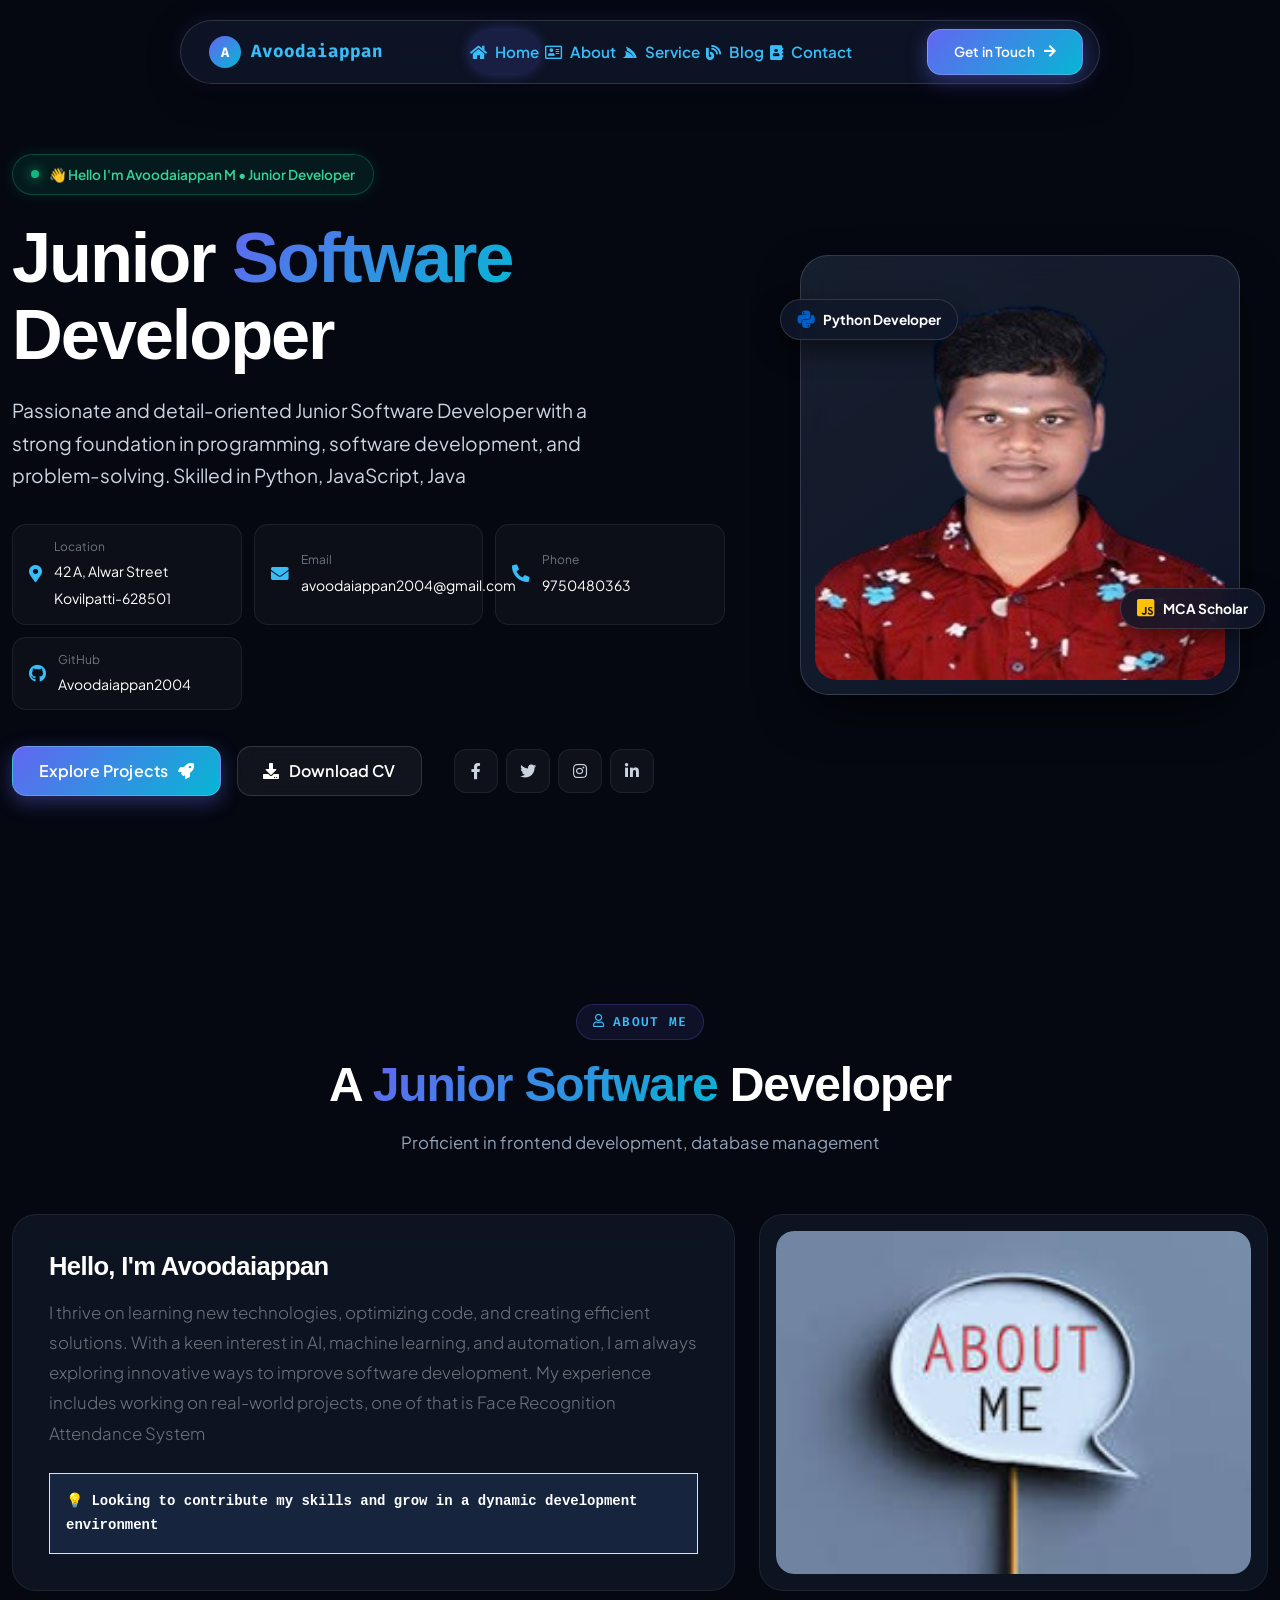
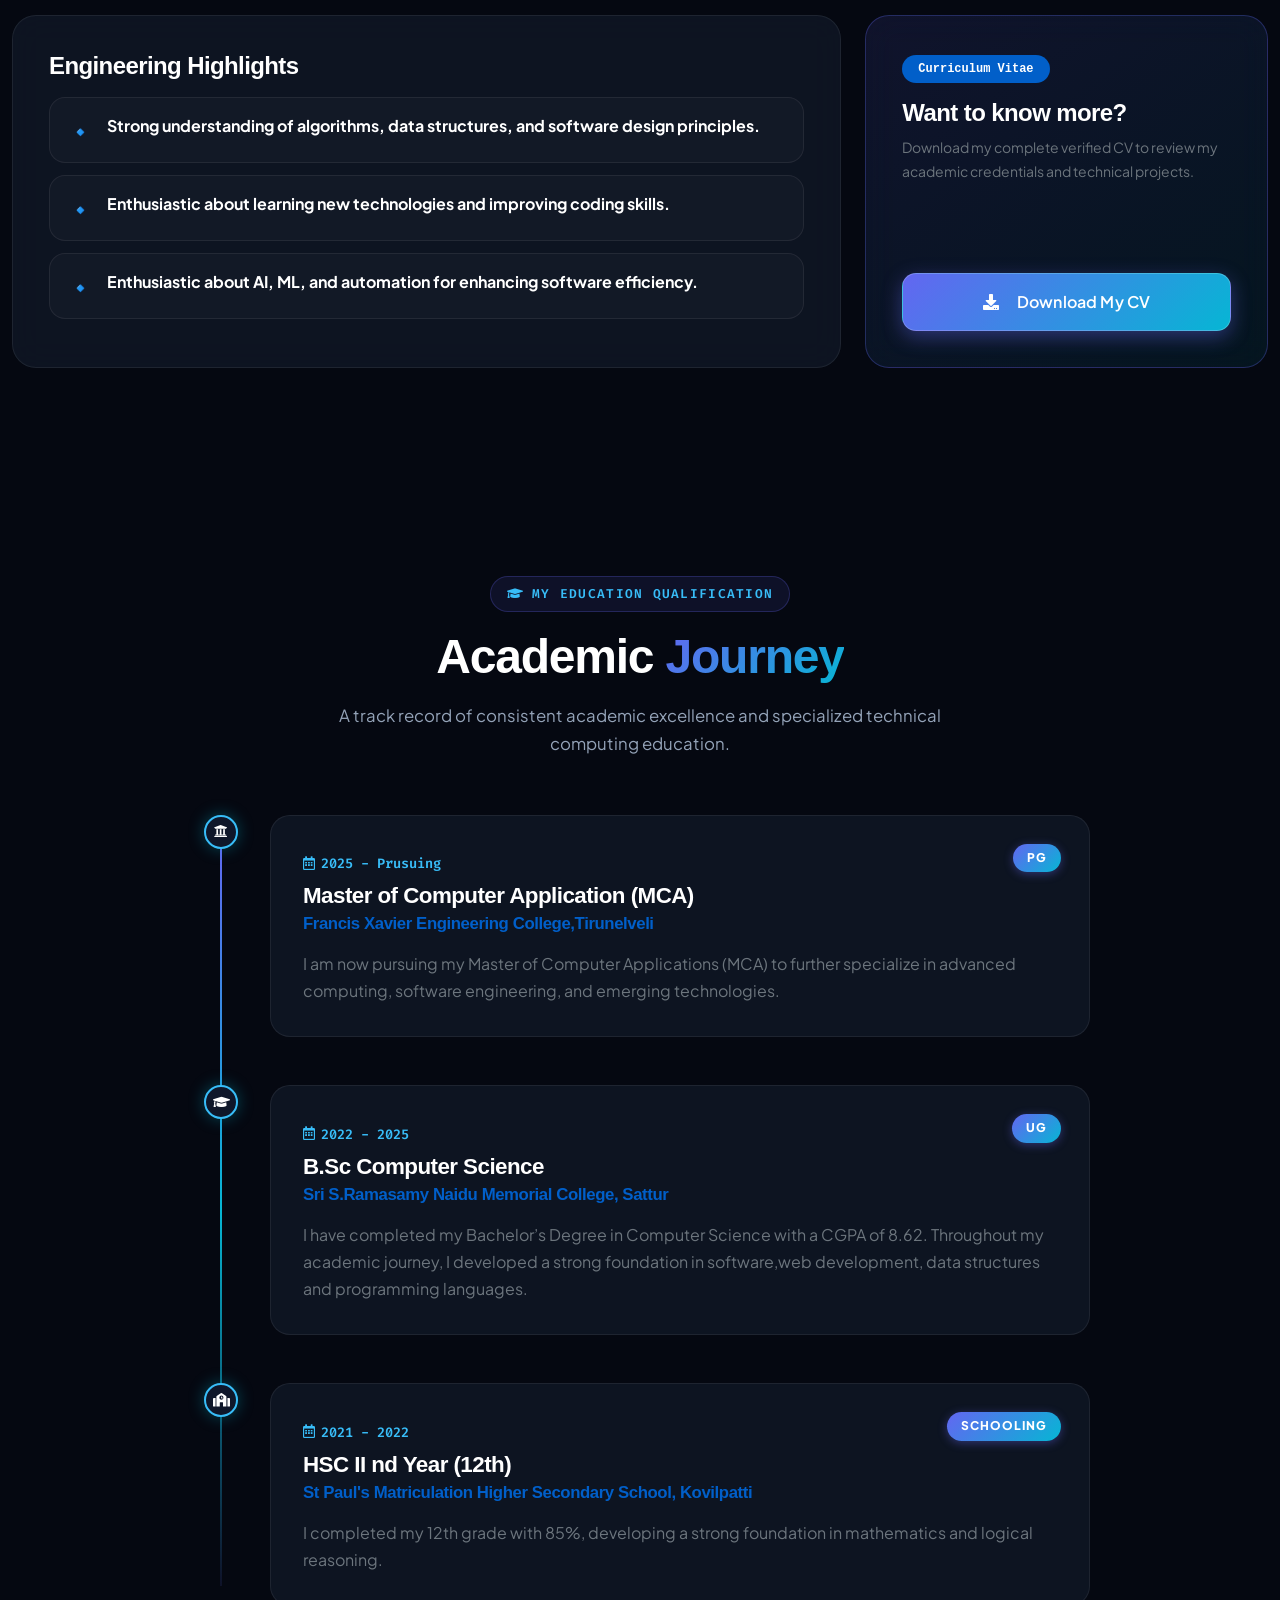
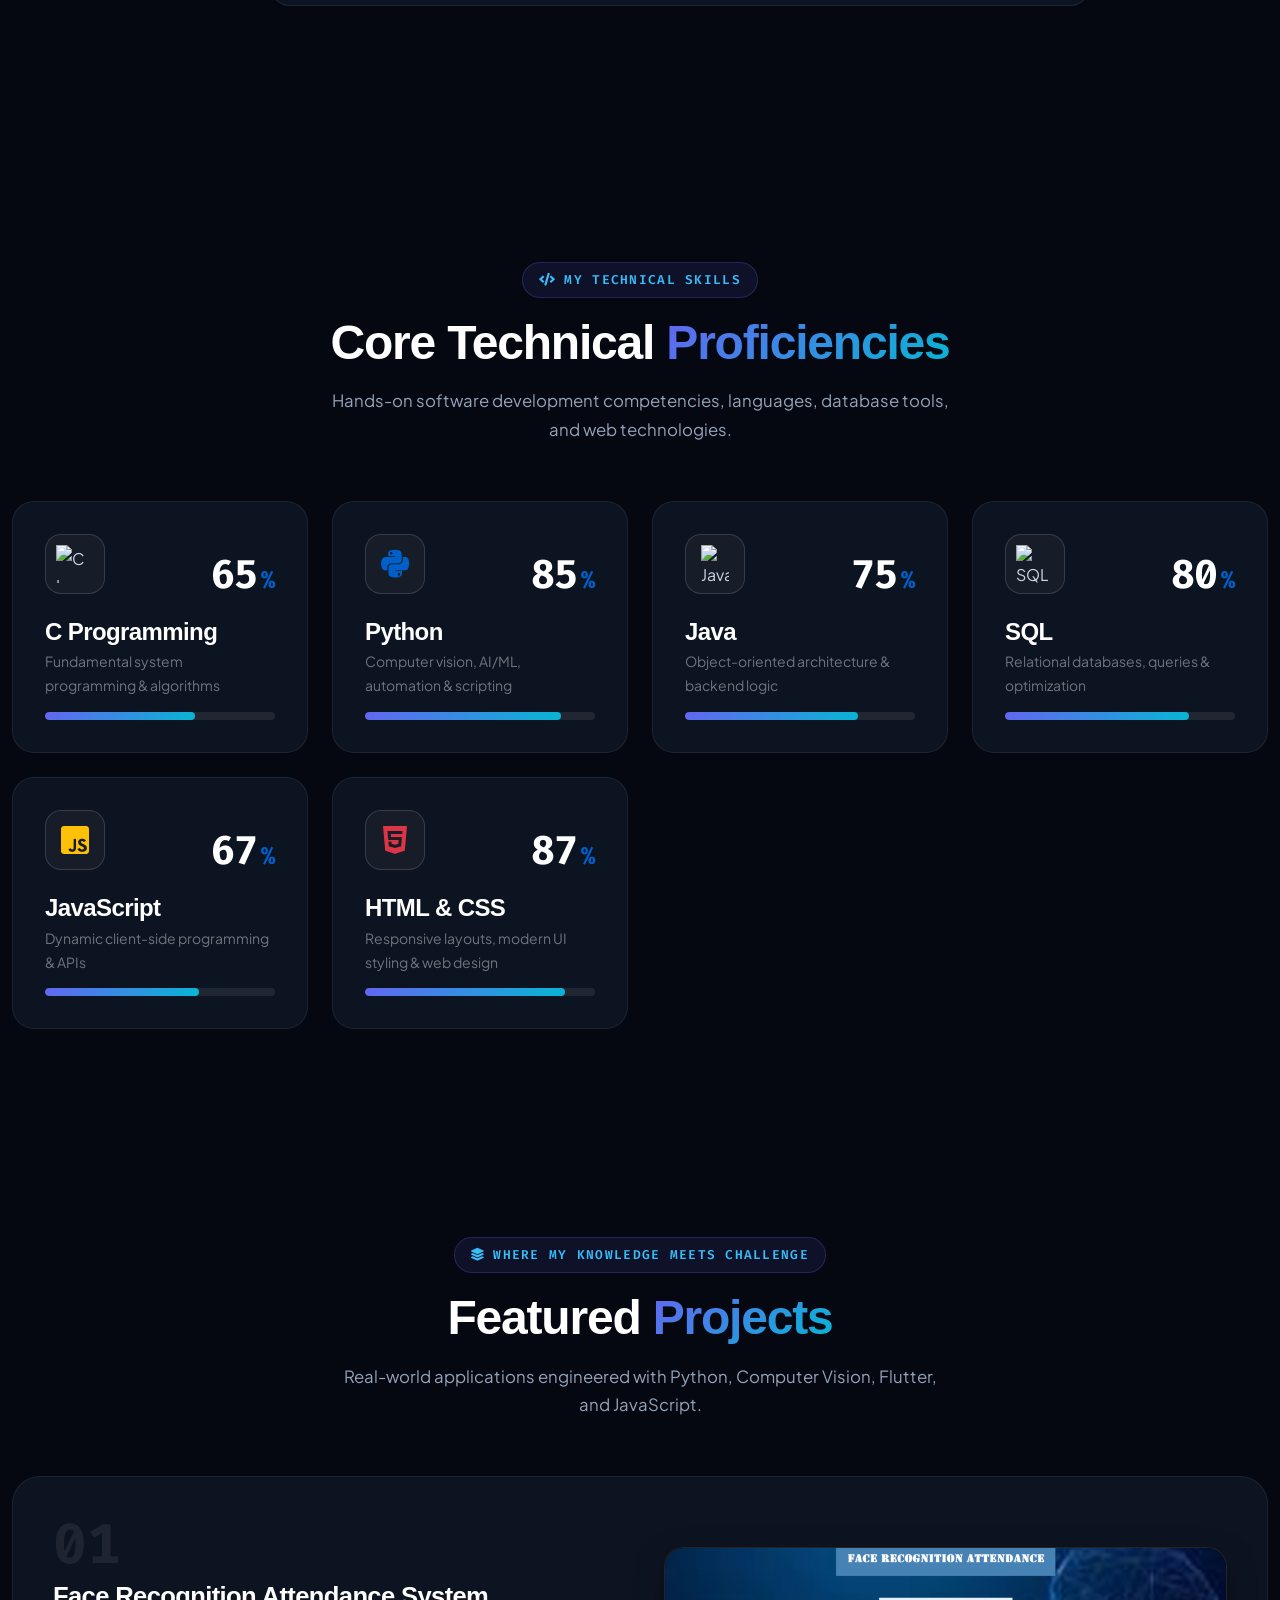
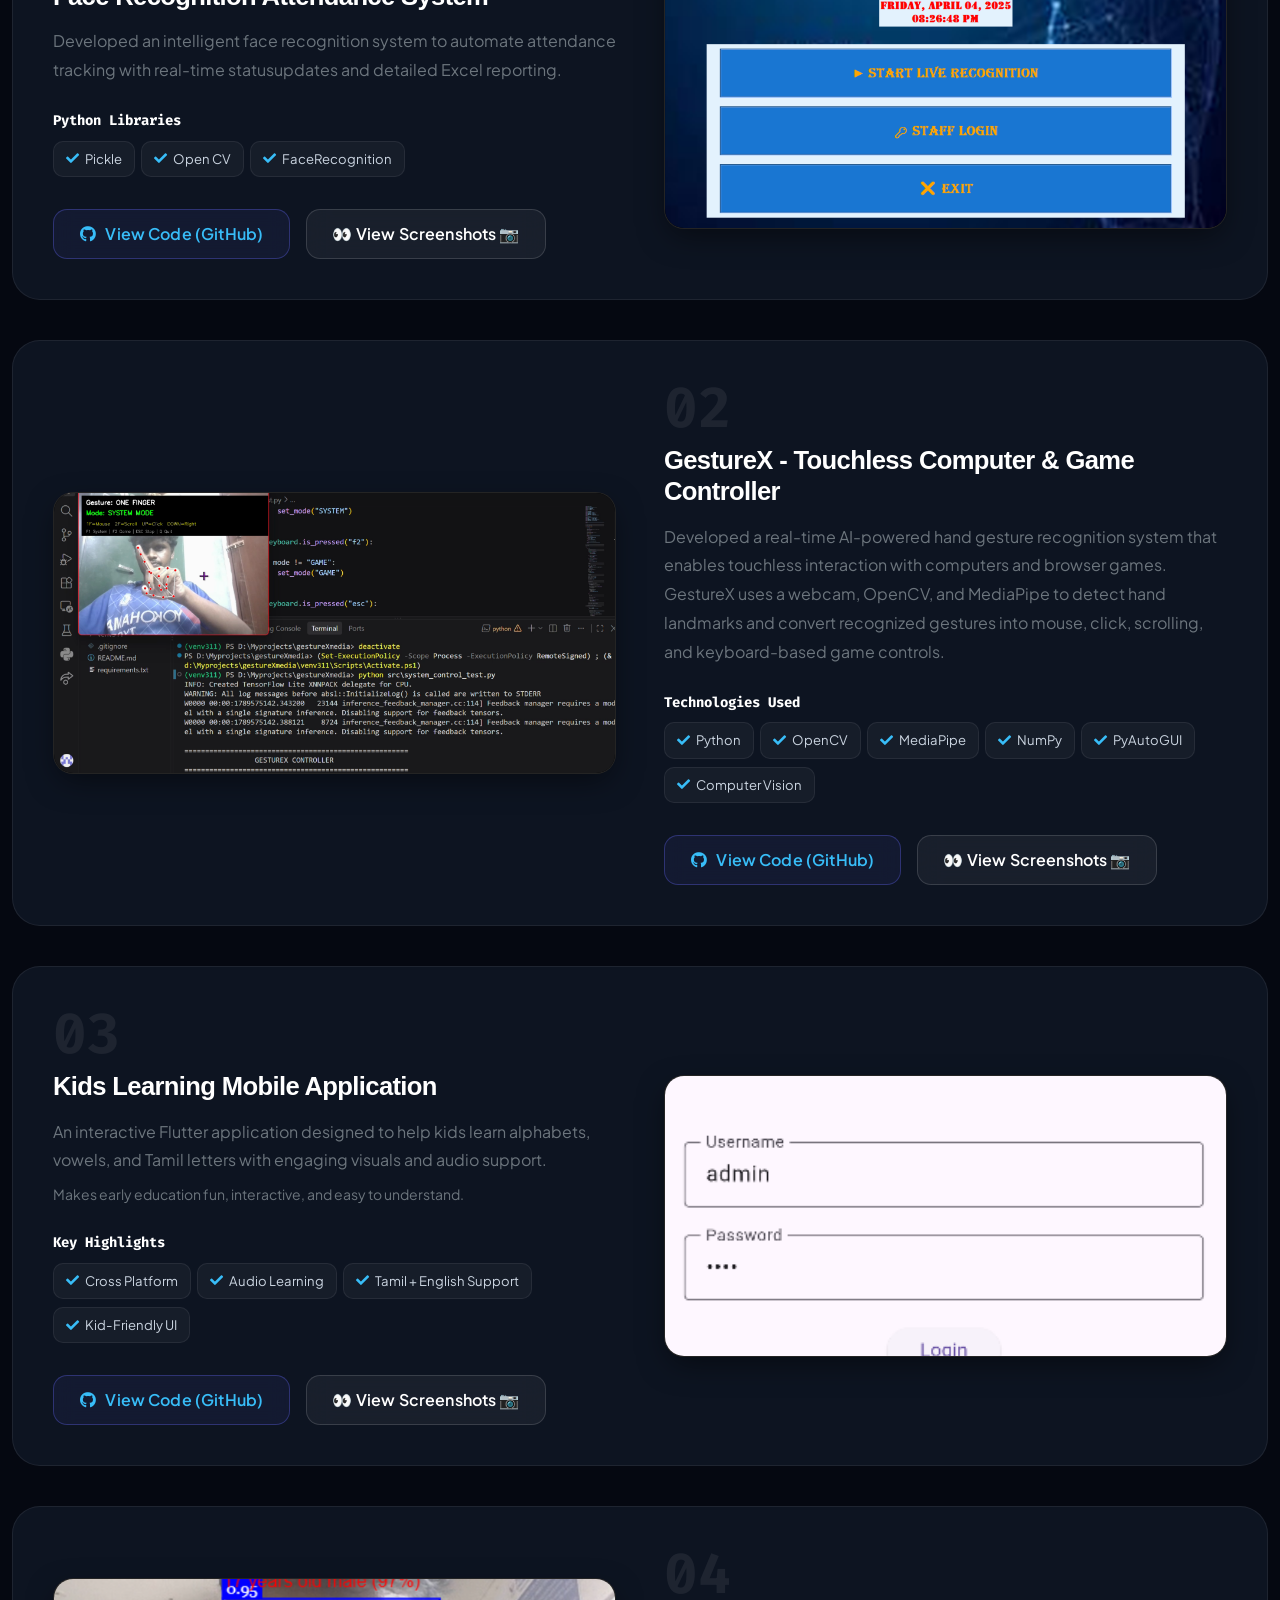
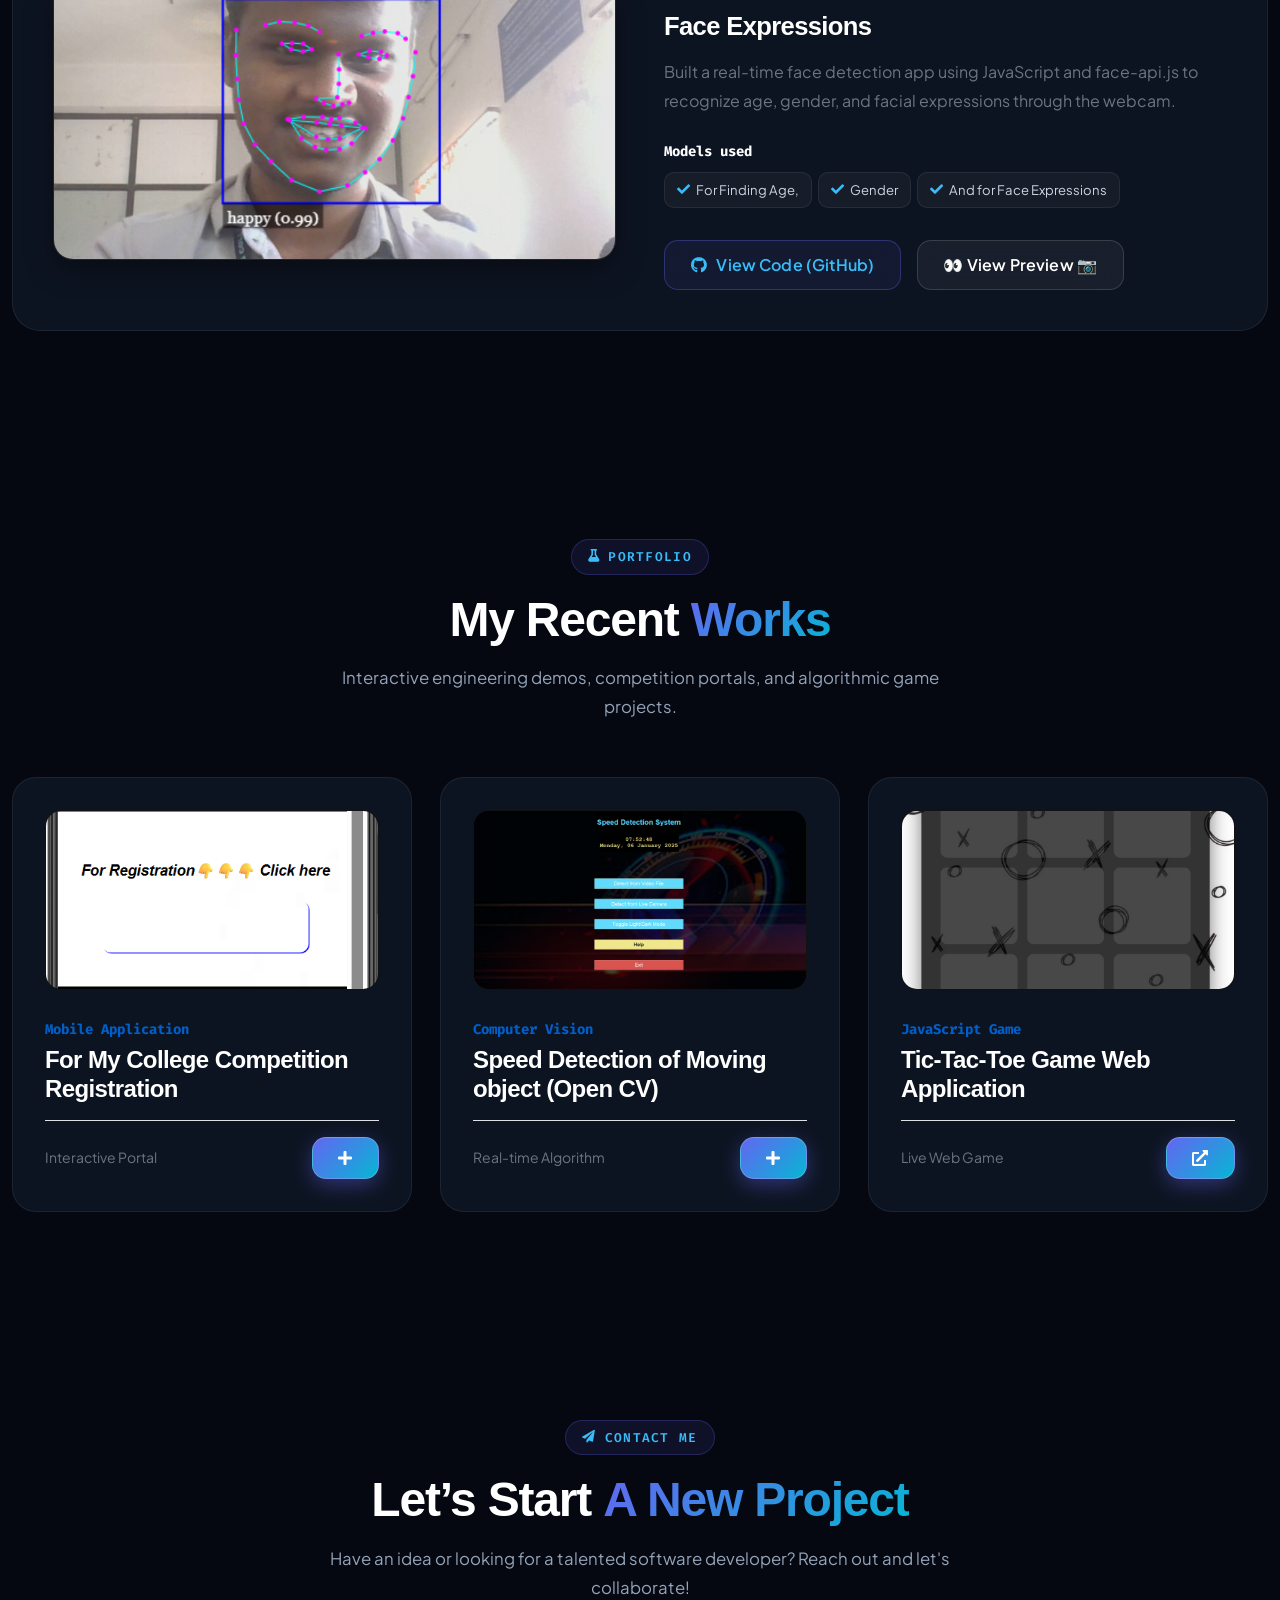
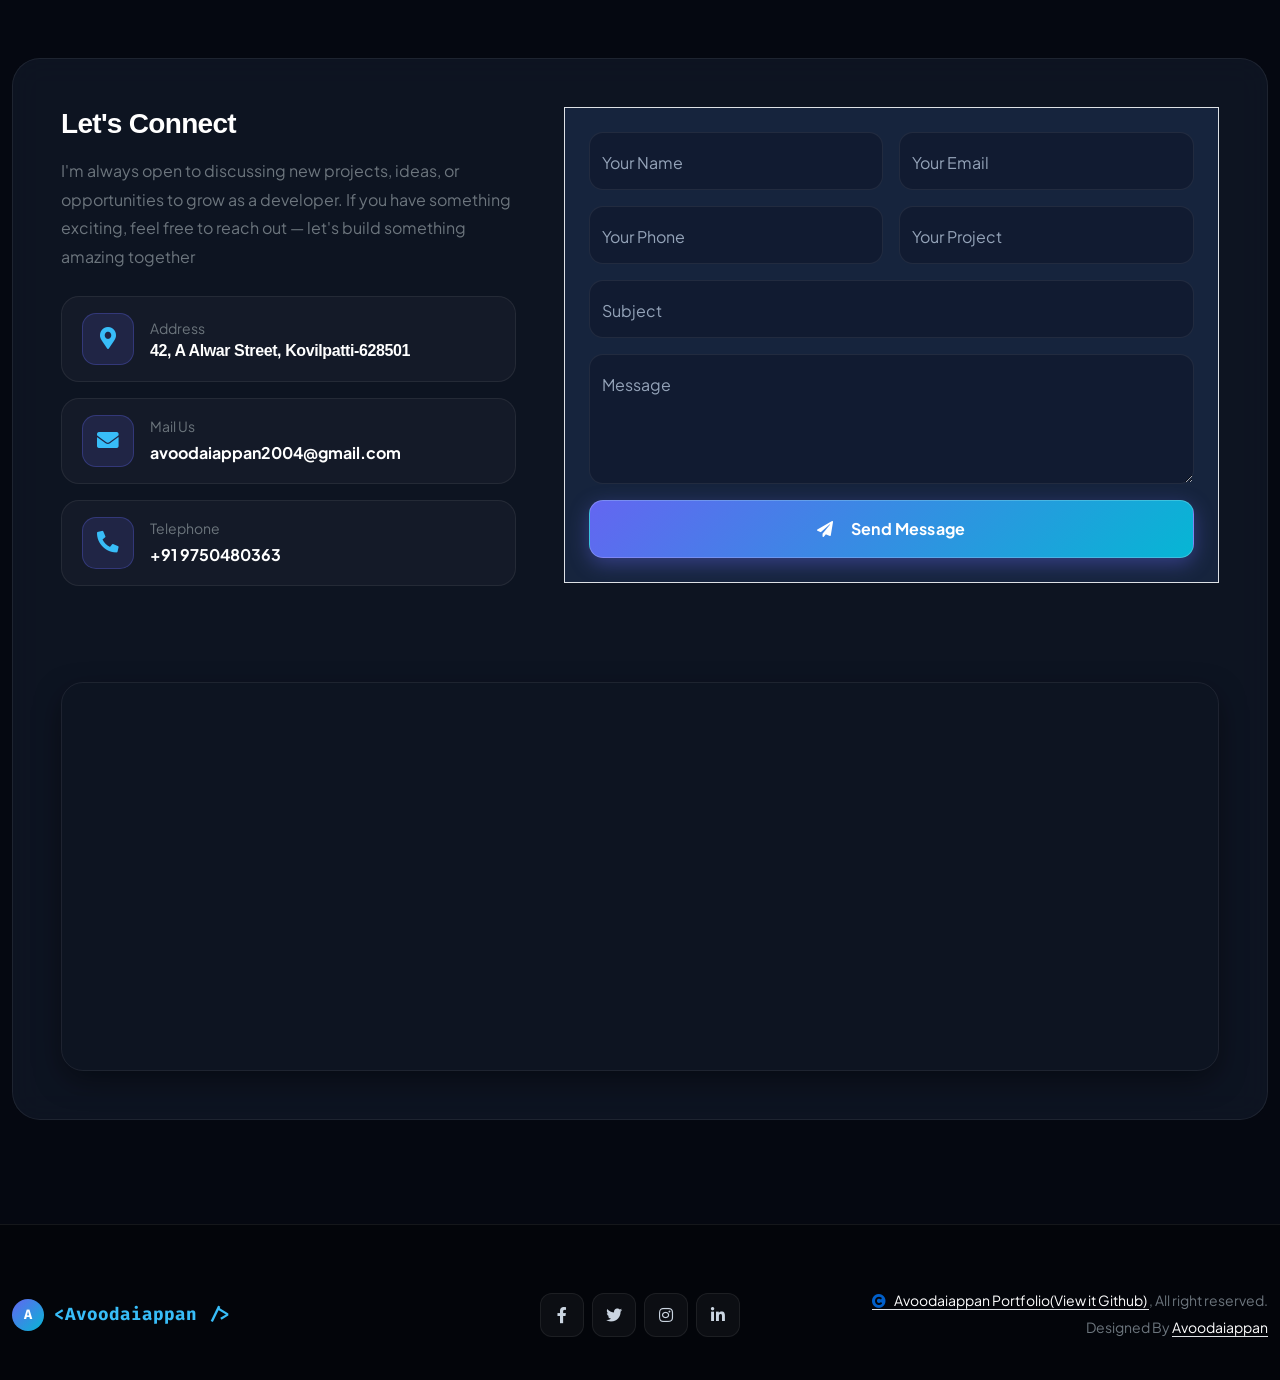
==== commit c4da6f3f: "Updated portfolio" ====
--- a/index.html
+++ b/index.html
@@ -613,54 +613,116 @@
 
                         <div class="col-lg-6">
                             <div class="project-index-num">02</div>
+
                             <h3 class="project-title-heading">
-                                <a href="img/hand1.png" data-lightbox="hand-project"
-                                    data-title="Hand Gesture Control System">
-                                    Hand Gesture Controlled System
+                                <a href="img/gesture1.png" data-lightbox="gesturex-project"
+                                    data-title="GestureX - AI-Powered Touchless Computer & Game Controller">
+                                    GestureX - Touchless Computer & Game Controller
                                 </a>
                             </h3>
+
                             <p class="text-secondary mb-4" style="line-height: 1.8;">
-                                Developed a real-time hand gesture recognition system to control system operations using
-                                a webcam. Enables cursor movement, click actions, and volume control without using a
-                                mouse.
+                                Developed a real-time AI-powered hand gesture recognition system that
+                                enables touchless interaction with computers and browser games.
+                                GestureX uses a webcam, OpenCV, and MediaPipe to detect hand landmarks
+                                and convert recognized gestures into mouse, click, scrolling, and
+                                keyboard-based game controls.
                             </p>
 
                             <div class="mb-4">
-                                <div class="text-white small fw-bold mb-2 font-mono">Technologies Used</div>
+                                <div class="text-white small fw-bold mb-2 font-mono">
+                                    Technologies Used
+                                </div>
+
                                 <div class="d-flex flex-wrap">
-                                    <span class="tech-pill-chip"><i class="fa fa-check"></i> Python</span>
-                                    <span class="tech-pill-chip"><i class="fa fa-check"></i> OpenCV</span>
-                                    <span class="tech-pill-chip"><i class="fa fa-check"></i> cvzone</span>
-                                    <span class="tech-pill-chip"><i class="fa fa-check"></i> Numpy and keyboard
-                                        module</span>
+                                    <span class="tech-pill-chip">
+                                        <i class="fa fa-check"></i> Python
+                                    </span>
+
+                                    <span class="tech-pill-chip">
+                                        <i class="fa fa-check"></i> OpenCV
+                                    </span>
+
+                                    <span class="tech-pill-chip">
+                                        <i class="fa fa-check"></i> MediaPipe
+                                    </span>
+
+                                    <span class="tech-pill-chip">
+                                        <i class="fa fa-check"></i> NumPy
+                                    </span>
+
+                                    <span class="tech-pill-chip">
+                                        <i class="fa fa-check"></i> PyAutoGUI
+                                    </span>
+
+                                    <span class="tech-pill-chip">
+                                        <i class="fa fa-check"></i> Computer Vision
+                                    </span>
                                 </div>
                             </div>
 
                             <div class="d-flex flex-wrap gap-3">
-                                <a href="https://github.com/Avoodaiappan2004/Hand_gestures_Control" target="_blank"
+
+                                <a href="https://github.com/Avoodaiappan2004/GestureX-System_Control"
+                                    target="_blank"
                                     class="btn btn-outline-primary">
-                                    <i class="fab fa-github"></i> <span>View Code (GitHub)</span>
+                                    <i class="fab fa-github"></i>
+                                    <span>View Code (GitHub)</span>
                                 </a>
-                                <a href="img/hand1.png" data-lightbox="hand-project" class="btn btn-glass">
+
+                                <a href="img/gesture1.png"
+                                    data-lightbox="gesturex-project"
+                                    class="btn btn-glass">
                                     <span>👀 View Screenshots 📷</span>
                                 </a>
+
                             </div>
 
                             <!-- Hidden Gallery Anchors -->
-                            <a href="img/hand1.png" data-lightbox="hand-project" data-title="Hand Detection"></a>
-                            <a href="img/hand2.png" data-lightbox="hand-project" data-title="Gesture Tracking"></a>
-                            <a href="img/hand3.png" data-lightbox="hand-project" data-title="Cursor Control"></a>
-                            <a href="img/hand4.png" data-lightbox="hand-project" data-title="Volume Control"></a>
+
+                            <a href="img/gesture1.png"
+                                data-lightbox="gesturex-project"
+                                data-title="GestureX - Real-Time Hand Detection">
+                            </a>
+
+                            <a href="img/gesture2.png"
+                                data-lightbox="gesturex-project"
+                                data-title="Gesture Recognition using MediaPipe">
+                            </a>
+
+                            <a href="img/gesture3.png"
+                                data-lightbox="gesturex-project"
+                                data-title="Touchless Mouse Control">
+                            </a>
+
+                            <a href="img/gesture4.png"
+                                data-lightbox="gesturex-project"
+                                data-title="Gesture-Based Scrolling and Clicking">
+                            </a>
+
+                            <a href="img/gesture5.png"
+                                data-lightbox="gesturex-project"
+                                data-title="Gesture-Based Game Control">
+                            </a>
+
                         </div>
 
                         <div class="col-lg-6">
                             <div class="project-preview-wrap">
-                                <img src="img/hand1.png" alt="Hand Gesture Controlled System Preview">
+
+                                <img src="img/gesture1.png"
+                                    alt="GestureX AI-Powered Touchless Computer and Game Controller">
+
                                 <div class="project-preview-overlay">
-                                    <a href="img/hand1.png" data-lightbox="hand-project" class="btn btn-primary">
+
+                                    <a href="img/gesture1.png"
+                                        data-lightbox="gesturex-project"
+                                        class="btn btn-primary">
                                         👀 View Gallery
                                     </a>
-                                </div>
+
+                                </div>
+
                             </div>
                         </div>
 
@@ -900,8 +962,8 @@
         </div>
     </div>
 
-
-    <!-- BLOG SECTION START (`#pigraBlog`) -->
+<!--
+    BLOG SECTION START (`#pigraBlog`)
     <section class="section-wrapper" id="pigraBlog">
         <div class="container-xxl">
 
@@ -919,7 +981,7 @@
 
             <div class="blog-publication-grid">
 
-                <!-- Post 1 -->
+                <!-- Post 1 --
                 <div class="publication-card wow fadeInUp" data-wow-delay="0.1s">
                     <div>
                         <div class="publication-art-placeholder">
@@ -937,7 +999,7 @@
                     </div>
                 </div>
 
-                <!-- Post 2 -->
+                <!-- Post 2 --
                 <div class="publication-card wow fadeInUp" data-wow-delay="0.2s">
                     <div>
                         <div class="publication-art-placeholder">
@@ -955,7 +1017,7 @@
                     </div>
                 </div>
 
-                <!-- Post 3 -->
+                <!-- Post 3 
                 <div class="publication-card wow fadeInUp" data-wow-delay="0.3s">
                     <div>
                         <div class="publication-art-placeholder">
@@ -973,7 +1035,7 @@
                     </div>
                 </div>
 
-                <!-- Post 4 -->
+                <!-- Post 4 
                 <div class="publication-card wow fadeInUp" data-wow-delay="0.4s">
                     <div>
                         <div class="publication-art-placeholder">
@@ -993,7 +1055,7 @@
 
             </div>
 
-            <!-- Blog Center External Link -->
+            <!-- Blog Center External Link 
             <div class="text-center mt-5 wow fadeInUp" data-wow-delay="0.5s">
                 <div class="d-inline-flex align-items-center gap-3 px-4 py-3 rounded-pill bg-card border border-subtle">
                     <span class="text-secondary small">For More Works Visit</span>
@@ -1004,11 +1066,11 @@
             </div>
 
         </div>
-    </section>
+    </section>-->
     <!-- BLOG SECTION END -->
 
 
-    <!-- TESTIMONIALS SECTION START -->
+    <!-- TESTIMONIALS SECTION START --><!--
     <section class="section-wrapper" id="testimonialSection">
         <div class="container-xxl">
 
@@ -1094,7 +1156,7 @@
             </div>
 
         </div>
-    </section>
+    </section>-->
     <!-- TESTIMONIALS SECTION END -->
 
 
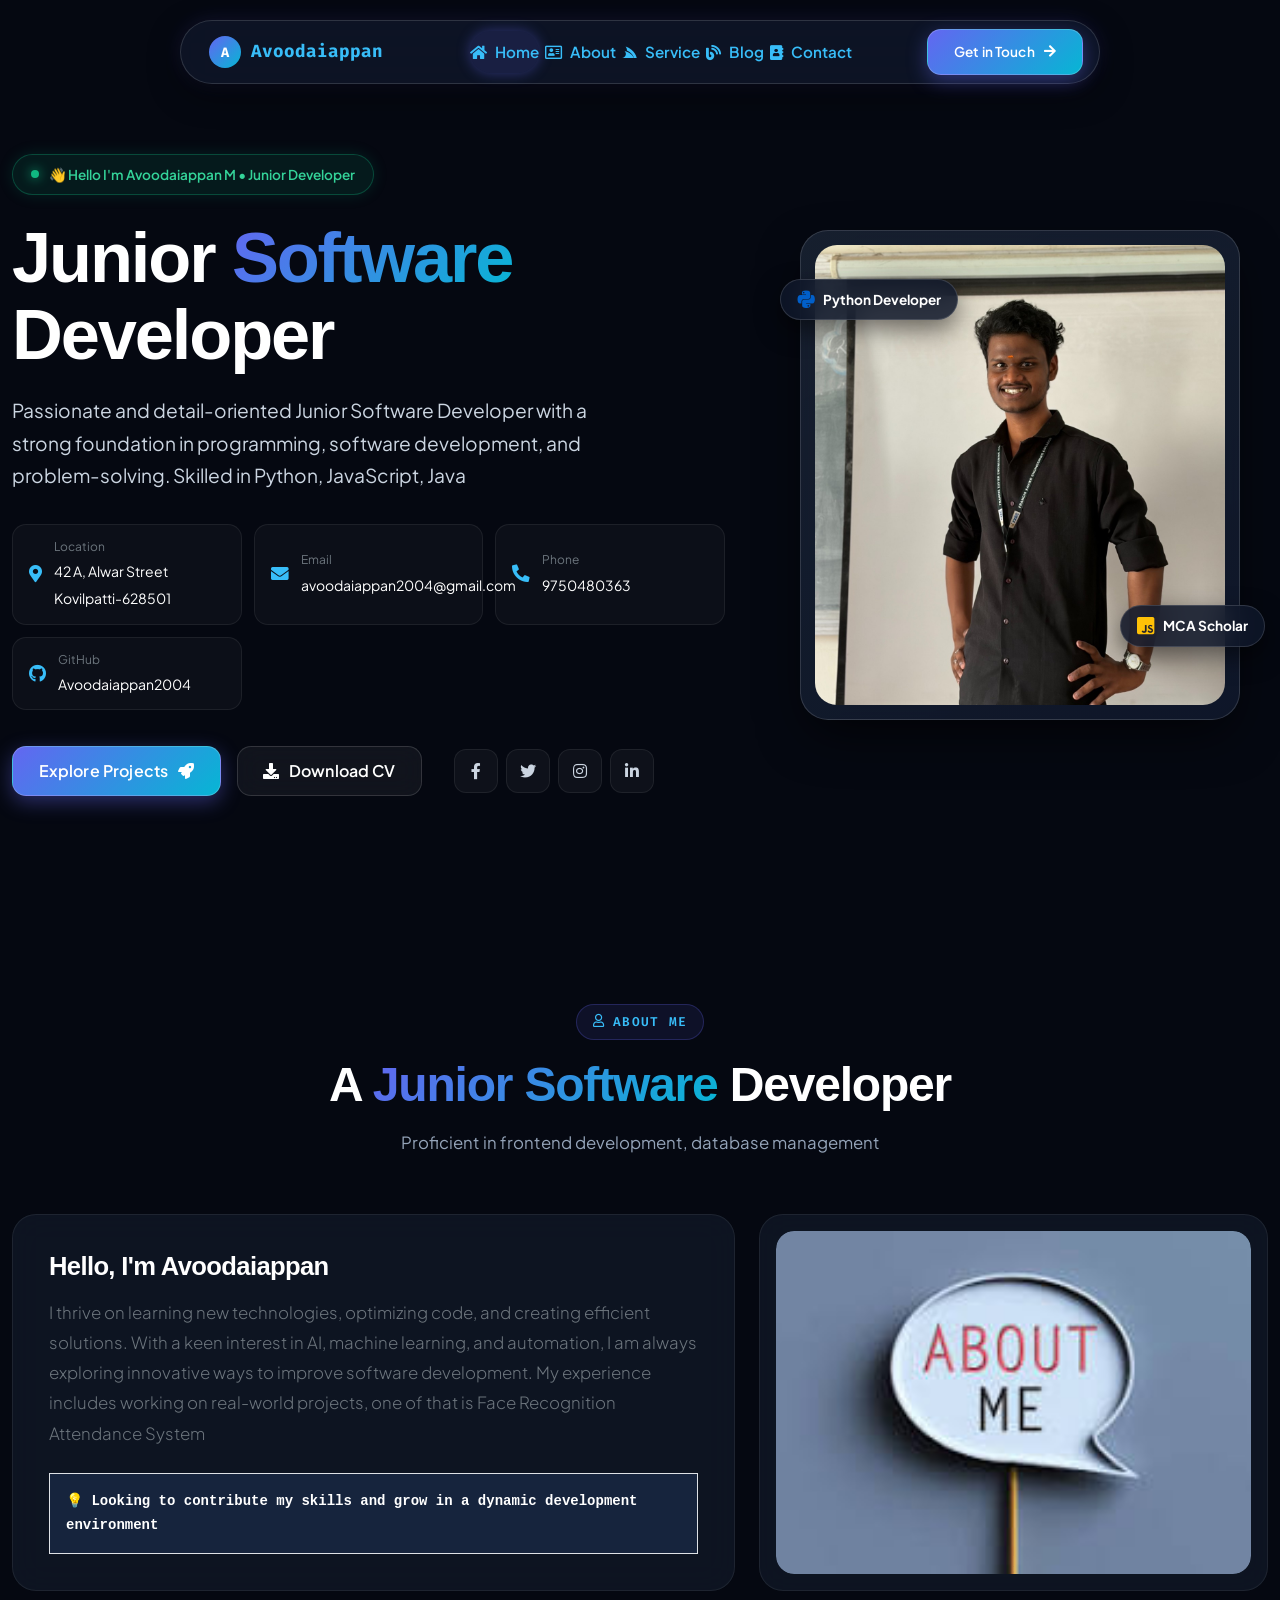
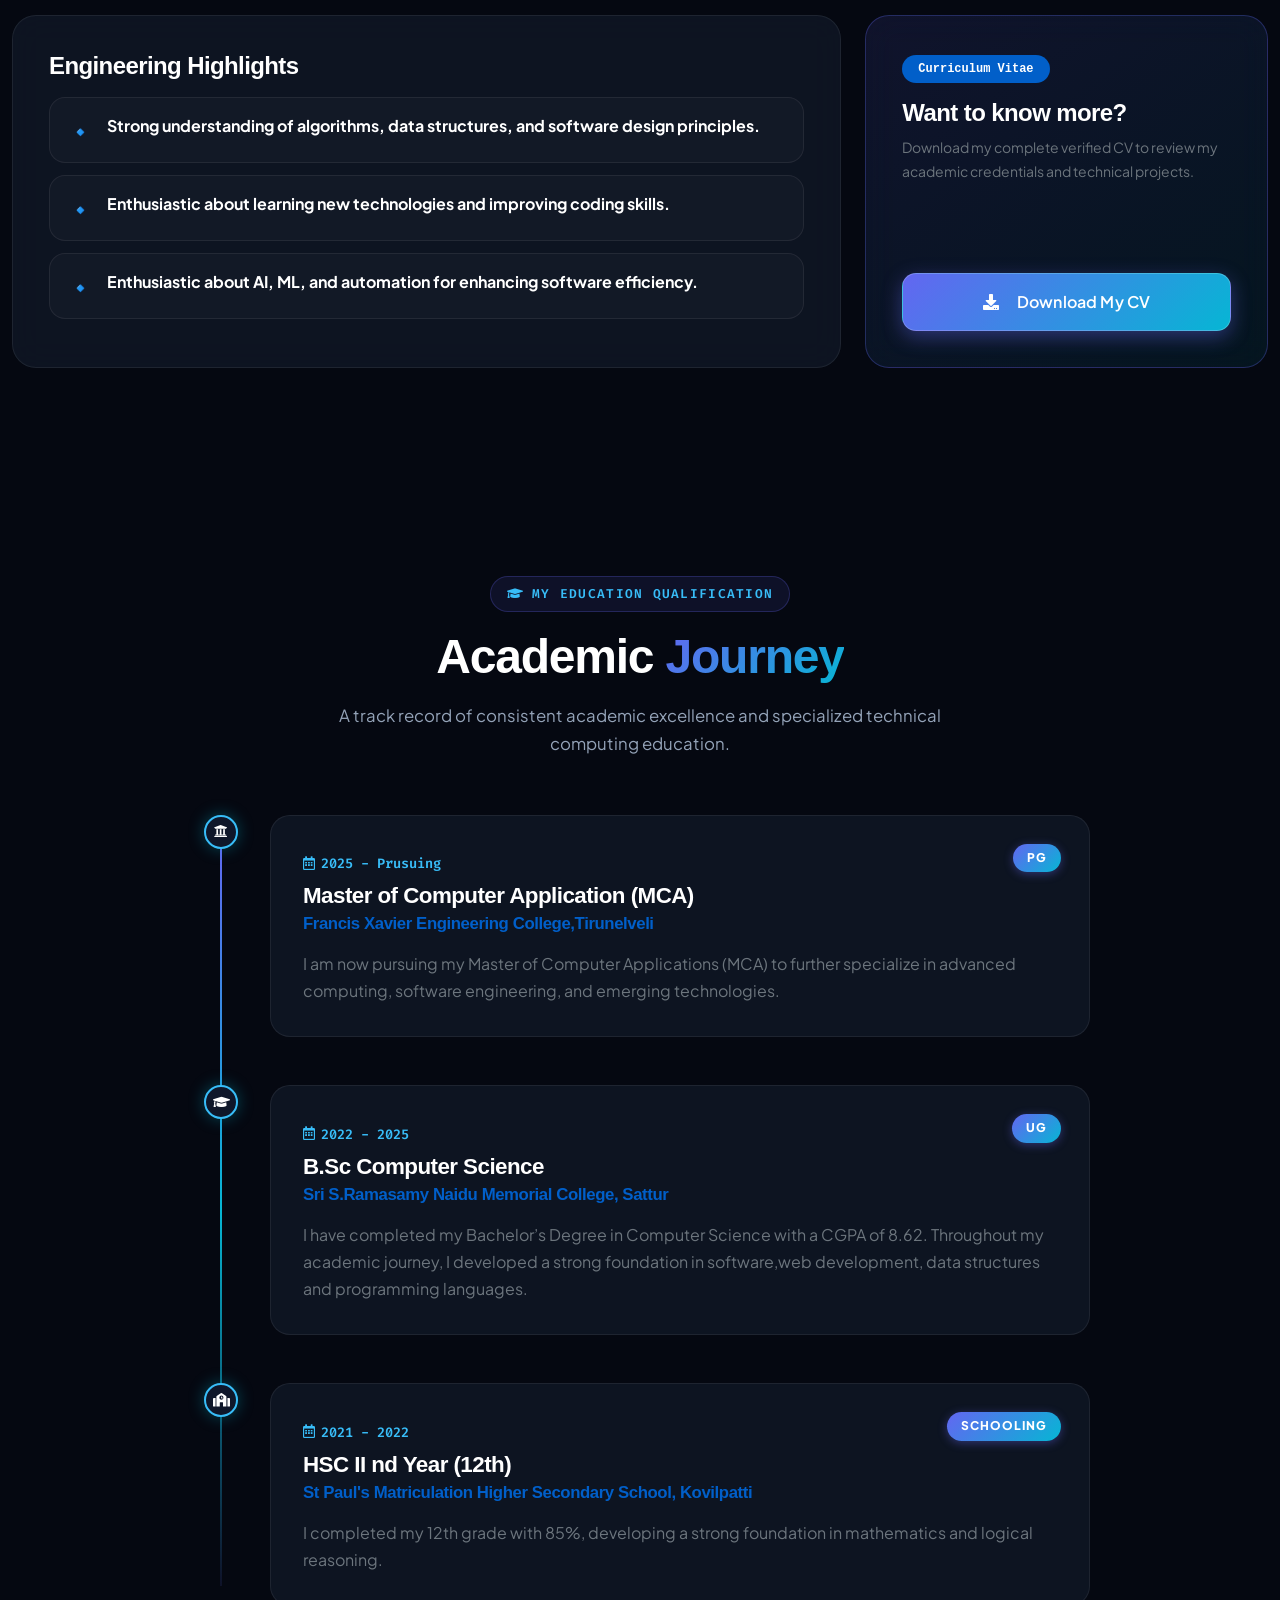
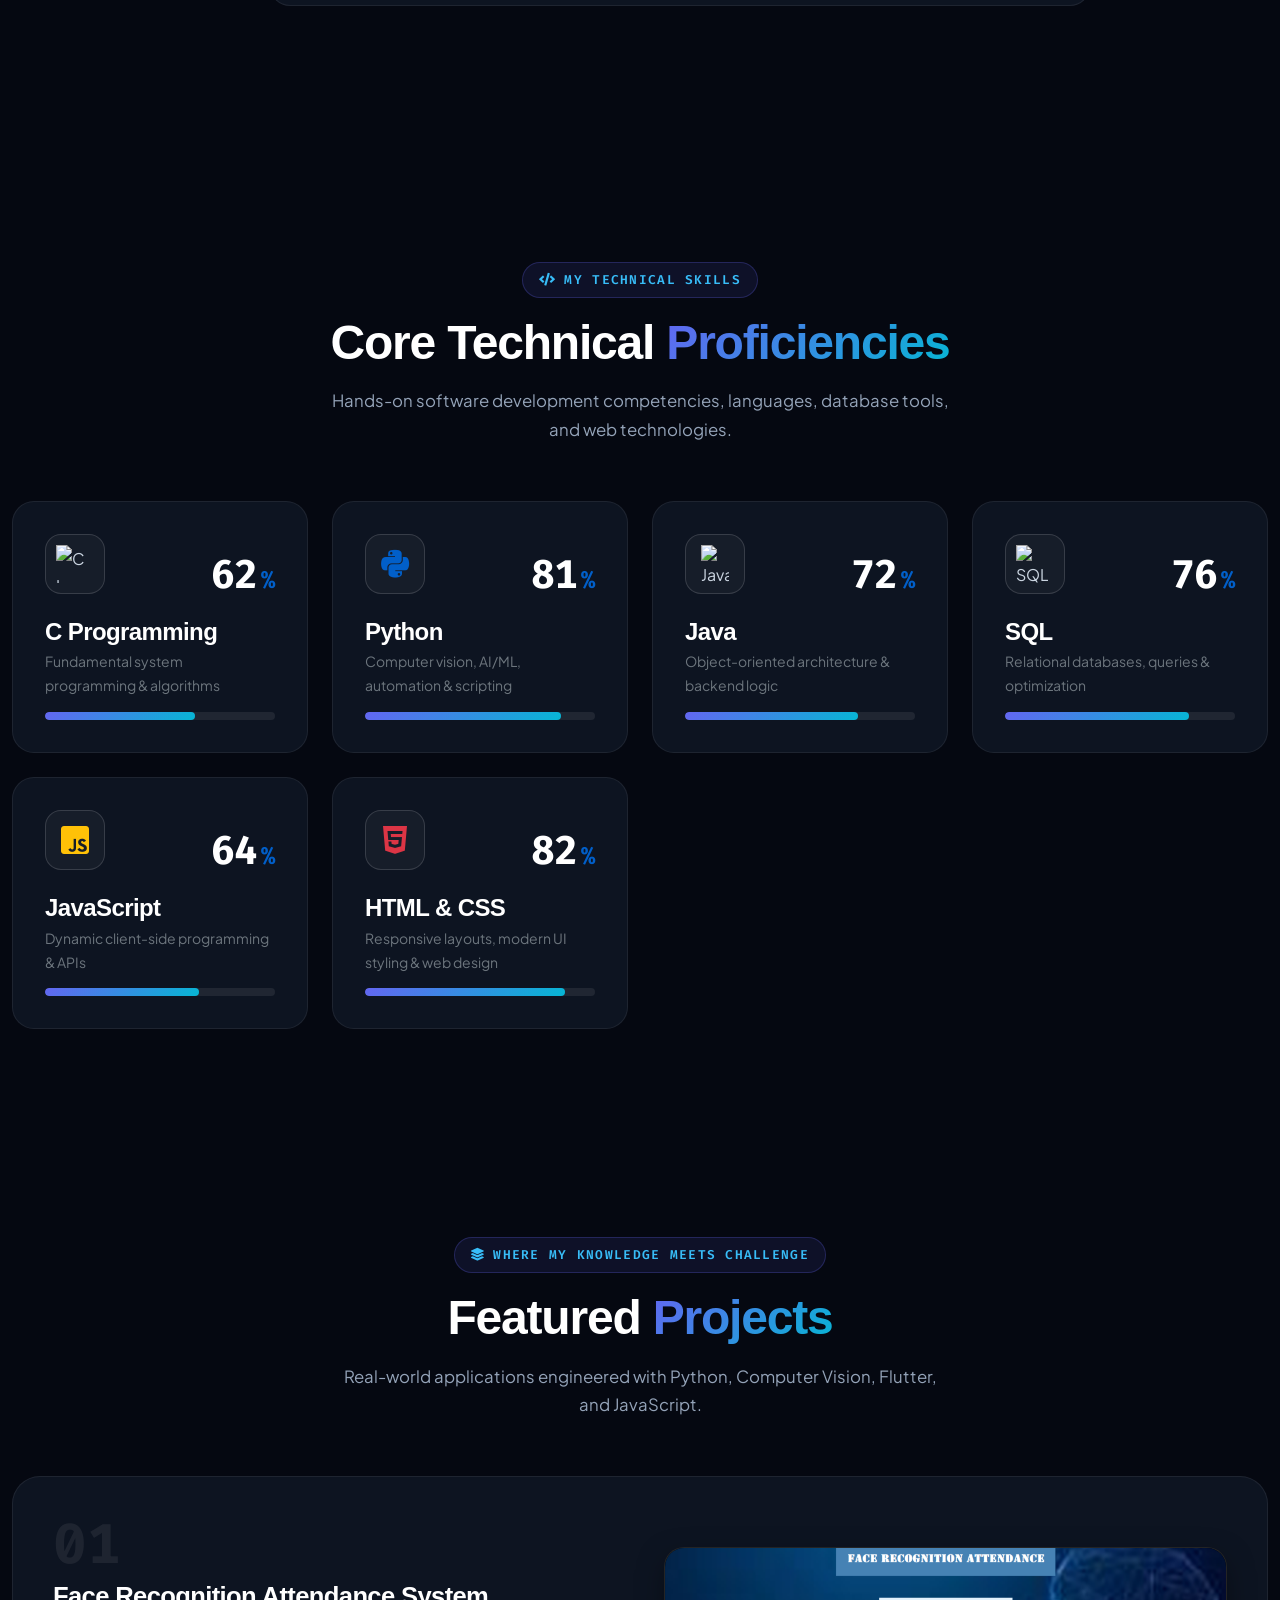
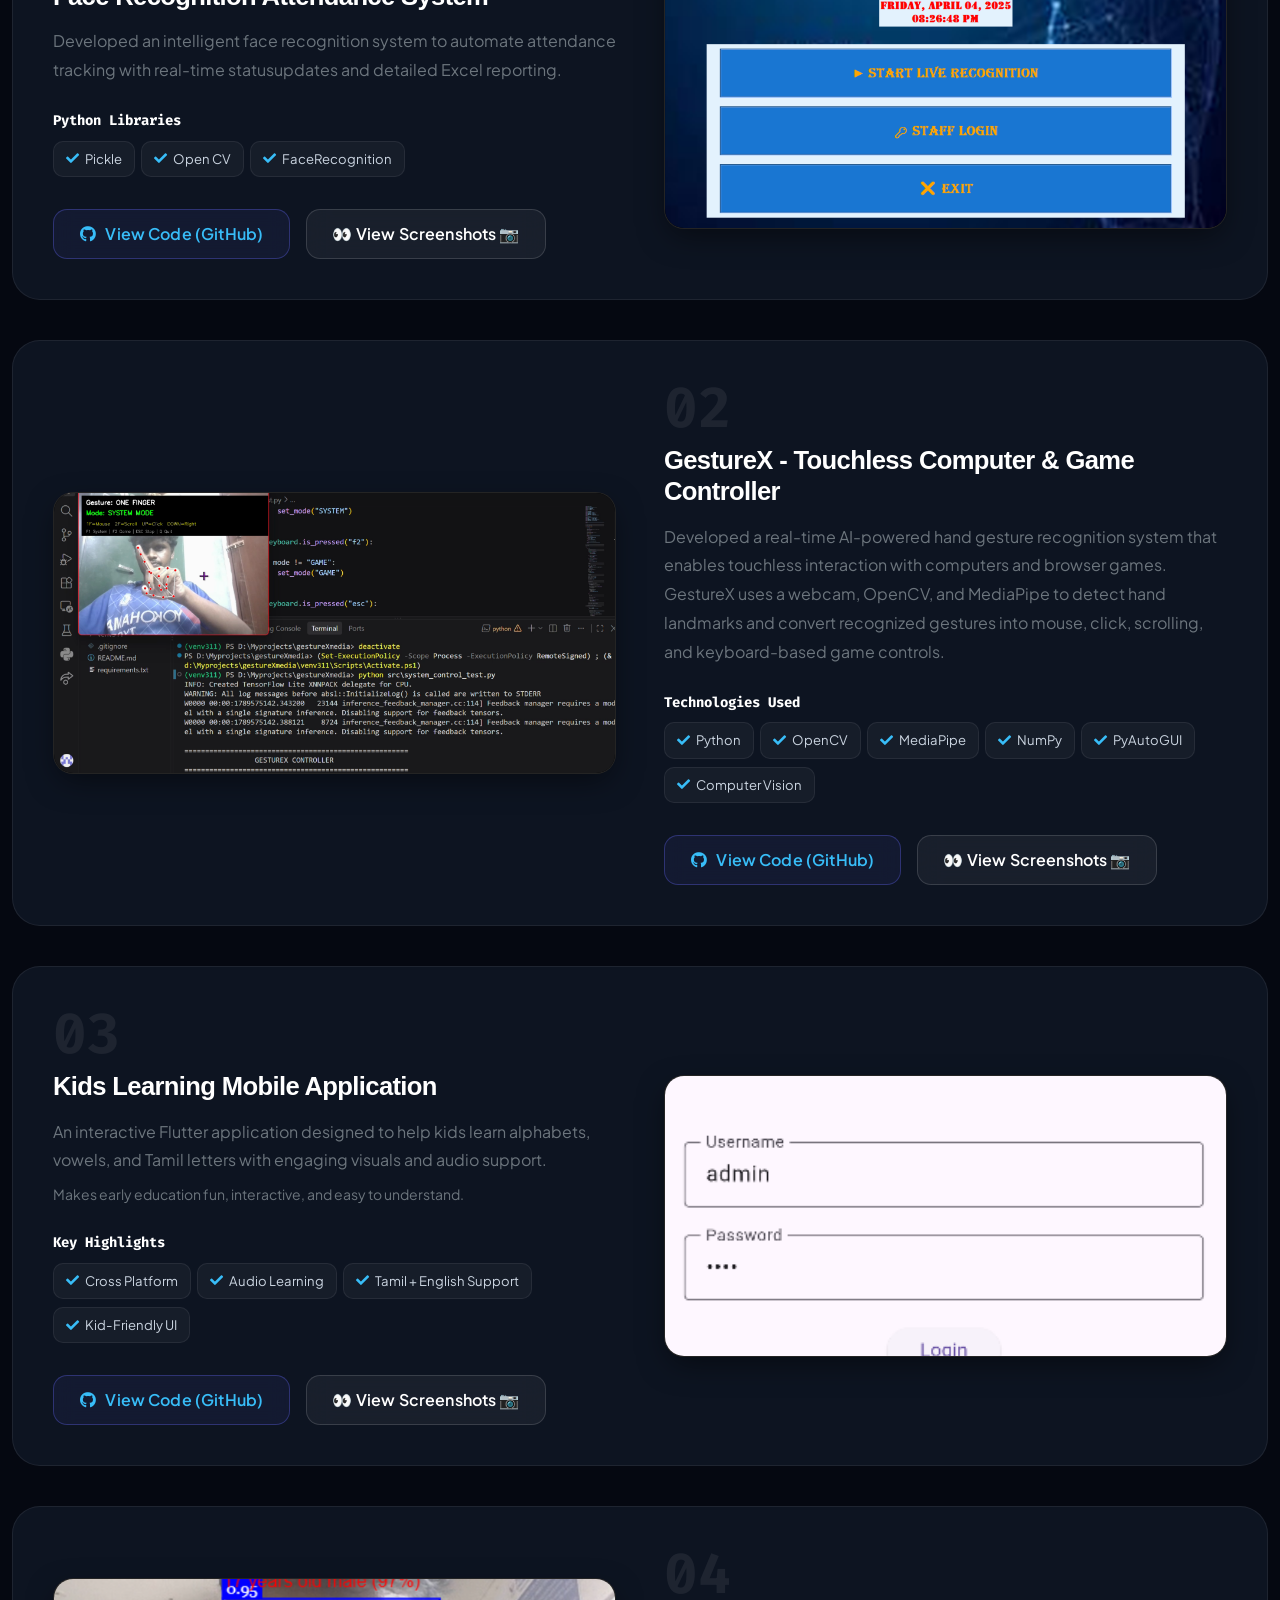
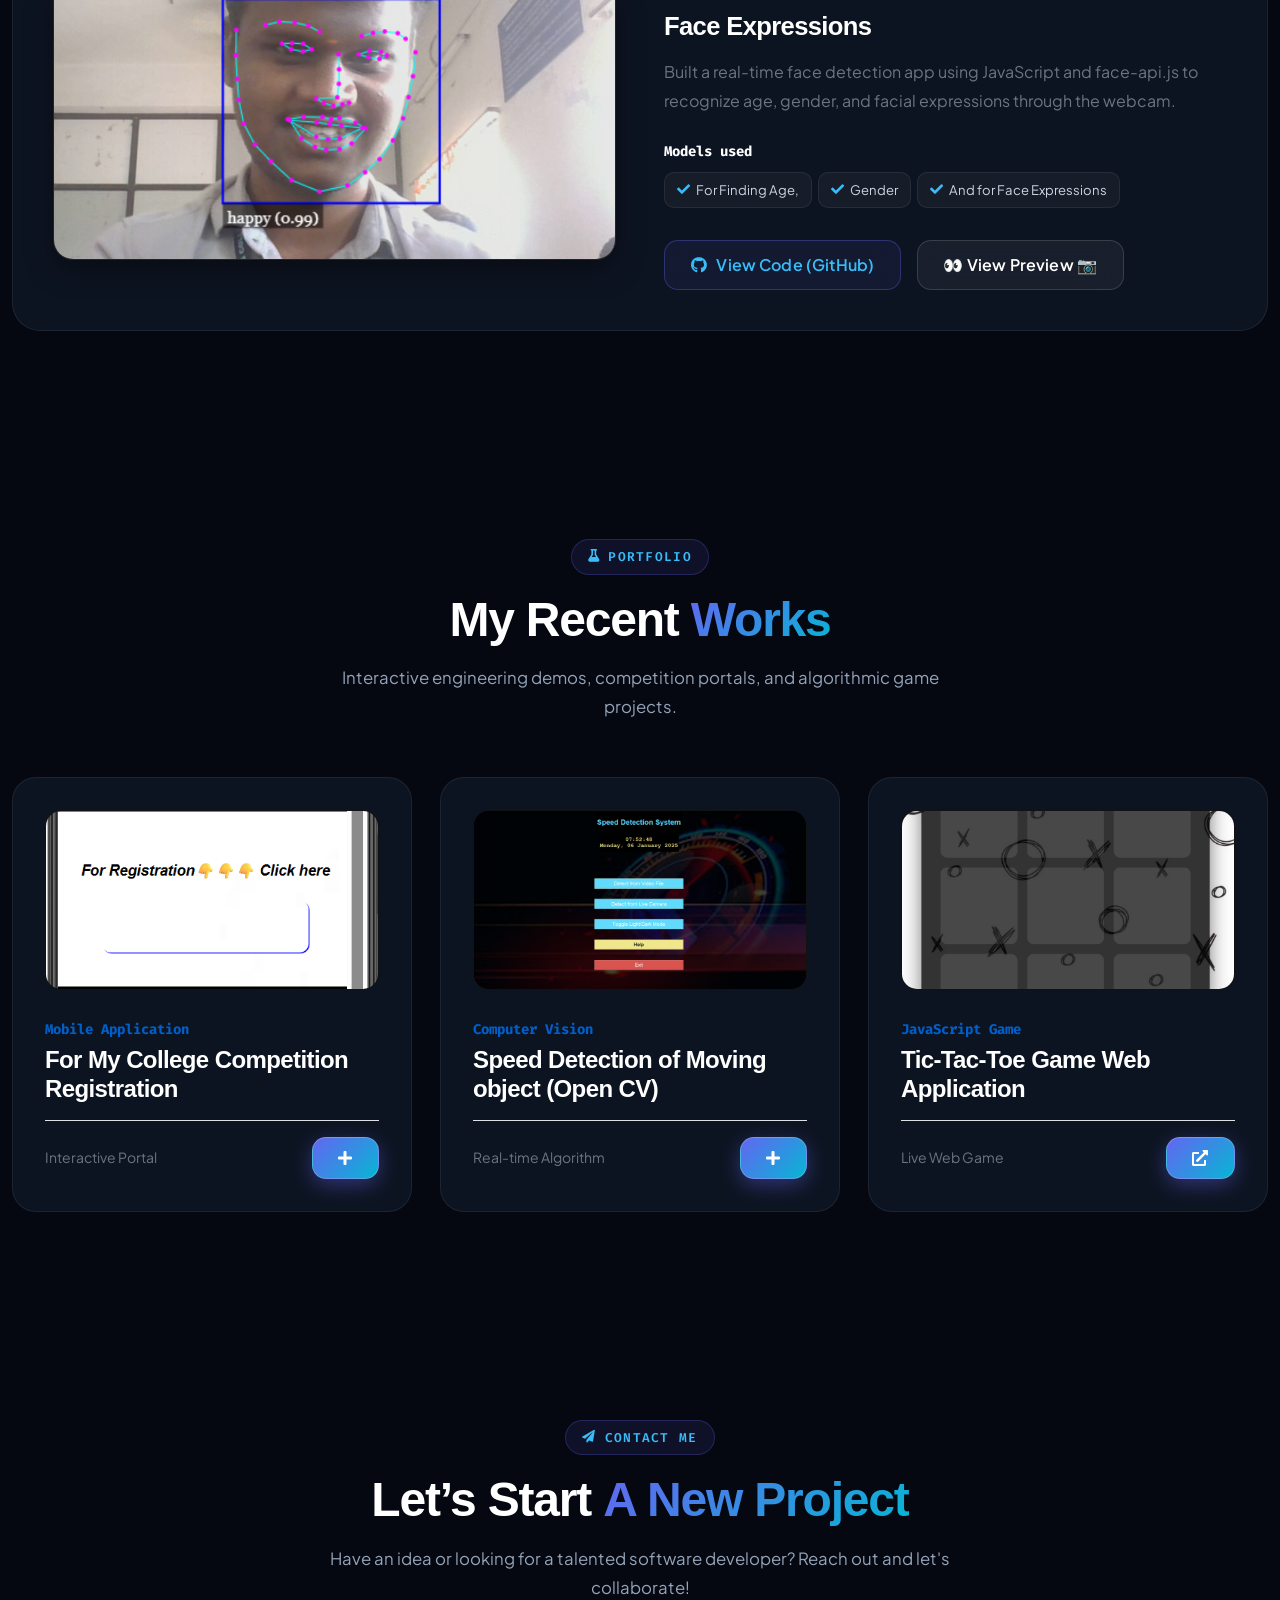
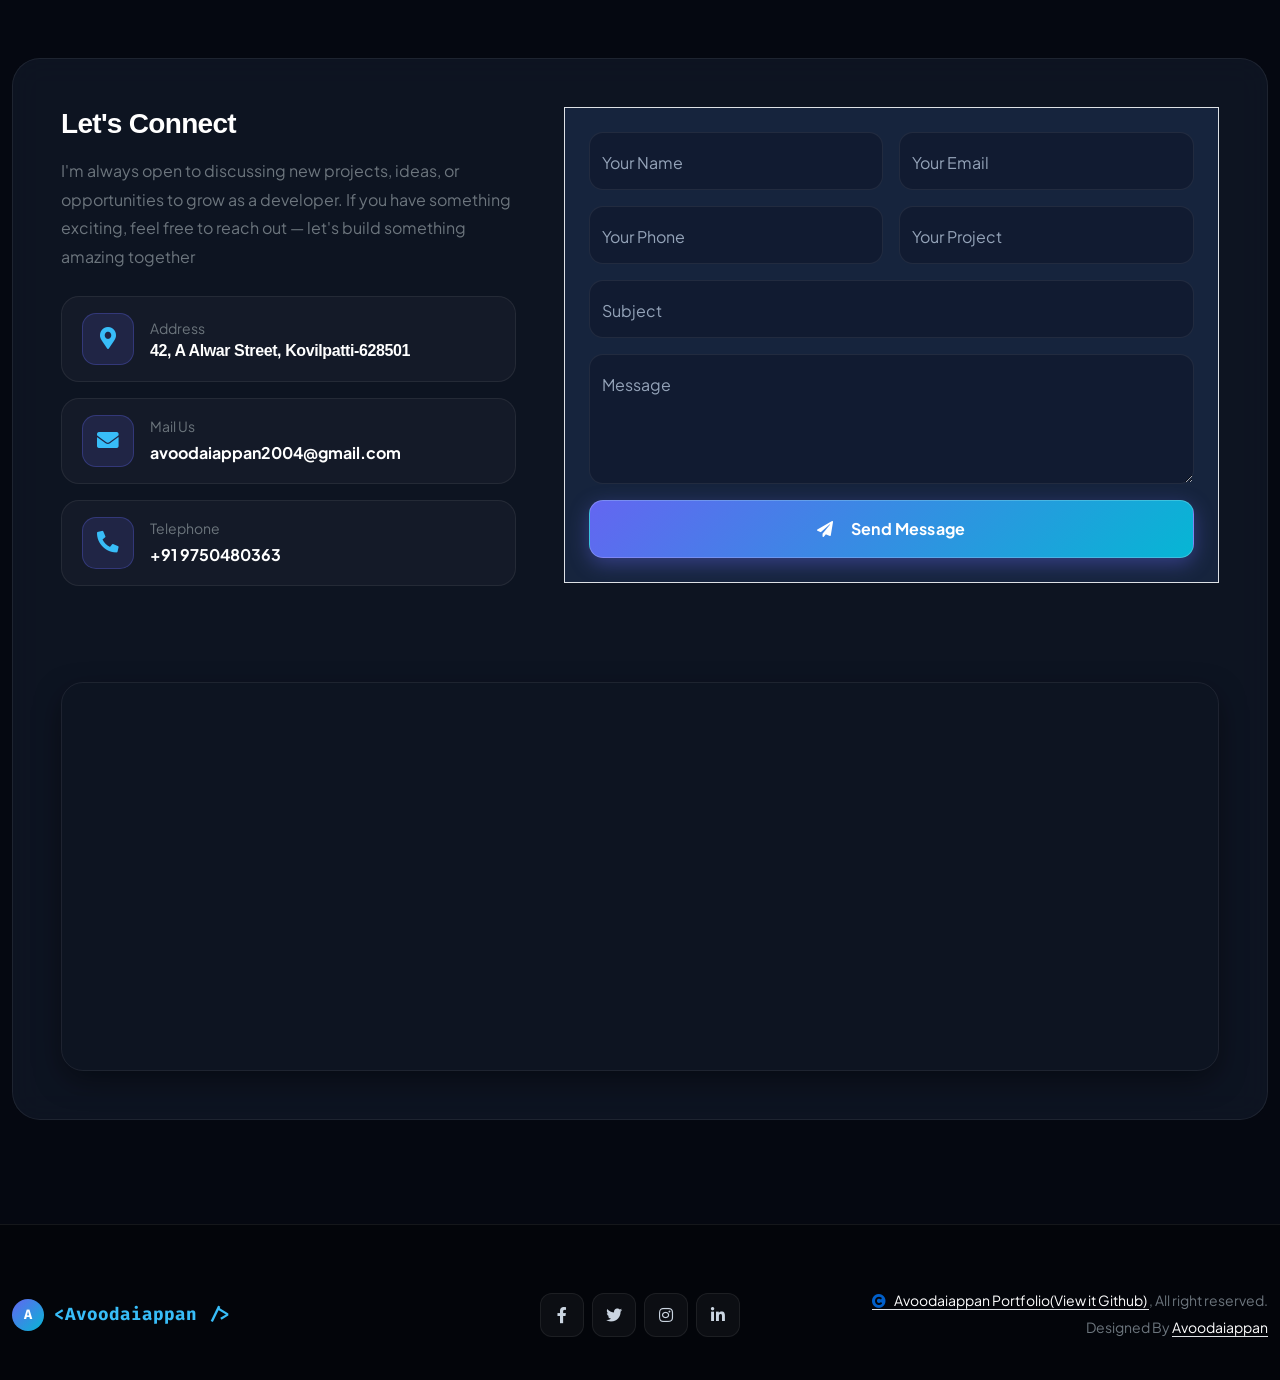
==== commit dc15246c: "Updated portfolio" ====
--- a/index.html
+++ b/index.html
@@ -181,7 +181,7 @@
                     <div class="hero-visual-card">
                         <div class="hero-glow-underlay"></div>
                         <div class="hero-portrait-frame">
-                            <img src="img/Photo.png" alt="Avoodaiappan M - Junior Software Developer">
+                            <img src="img/Photo.jpg" alt="Avoodaiappan M - Junior Software Developer">
                         </div>
 
                         <!-- Floating Interactive Badges -->
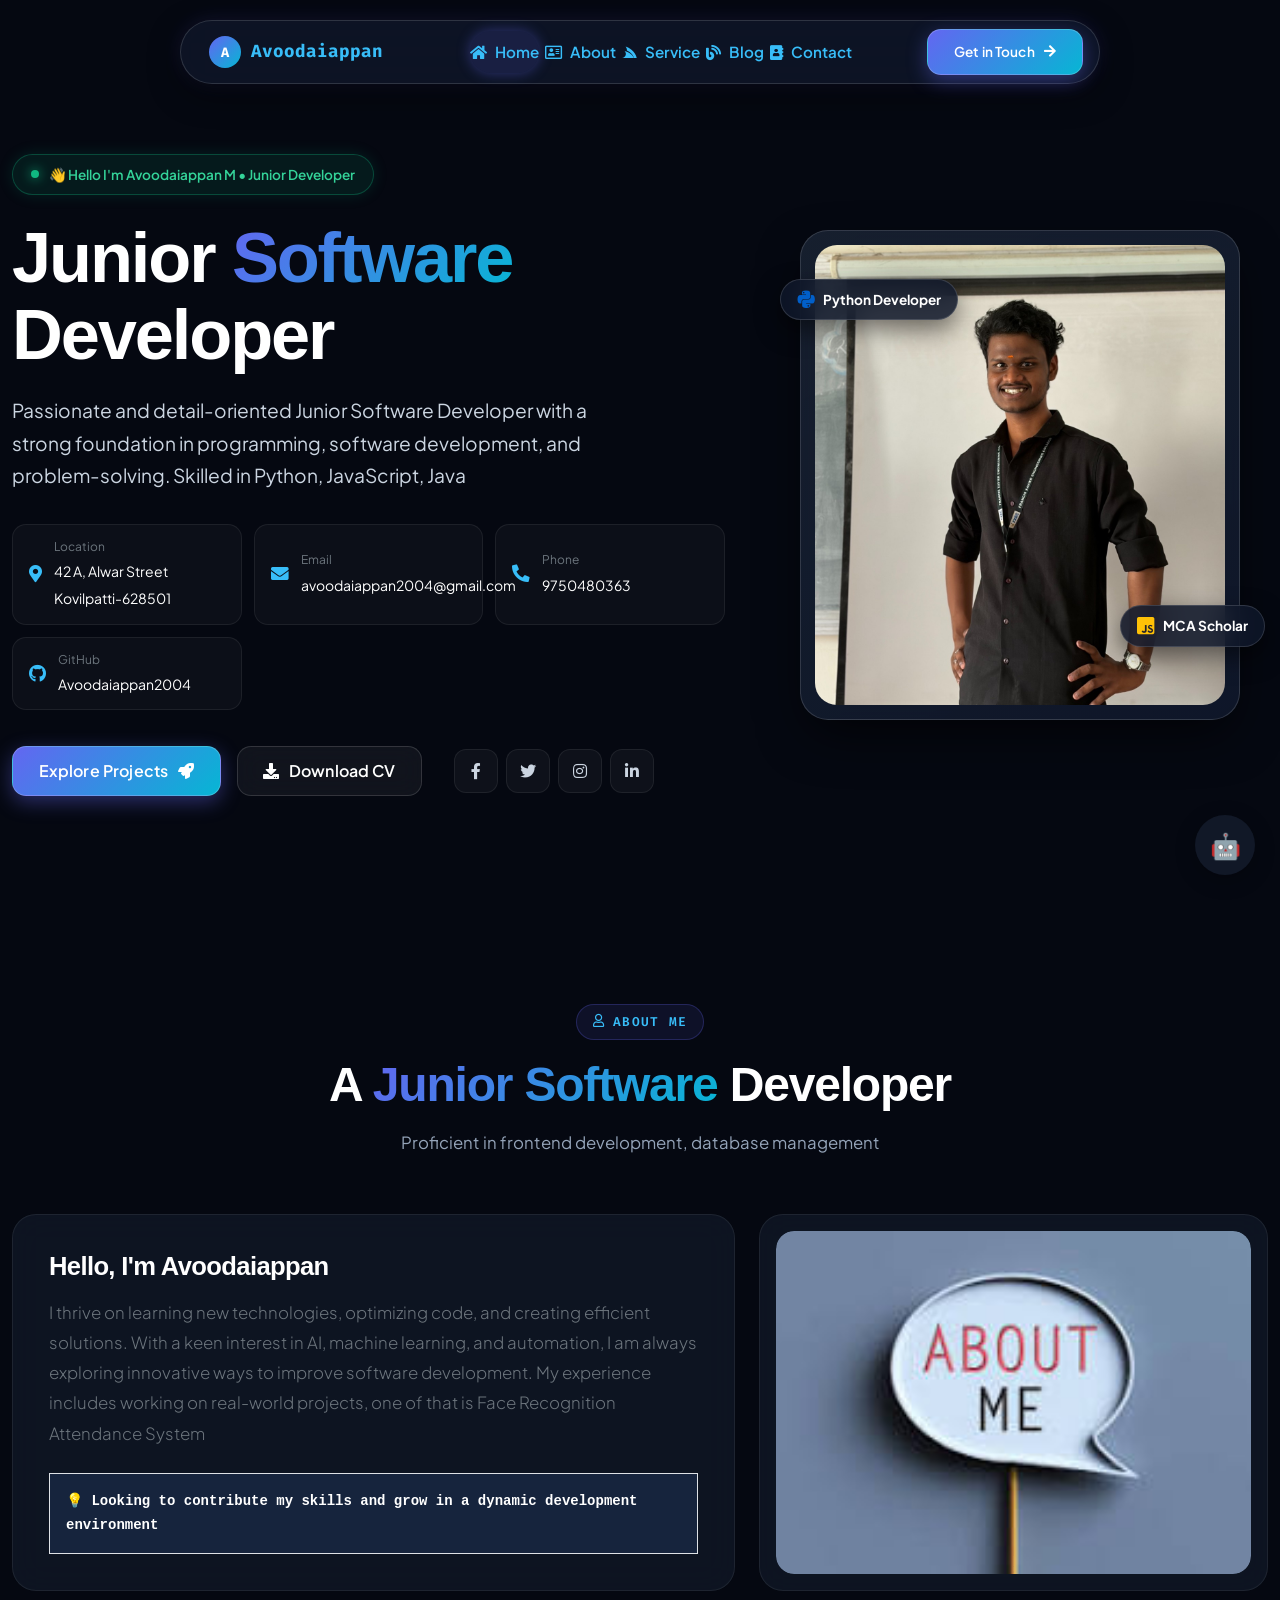
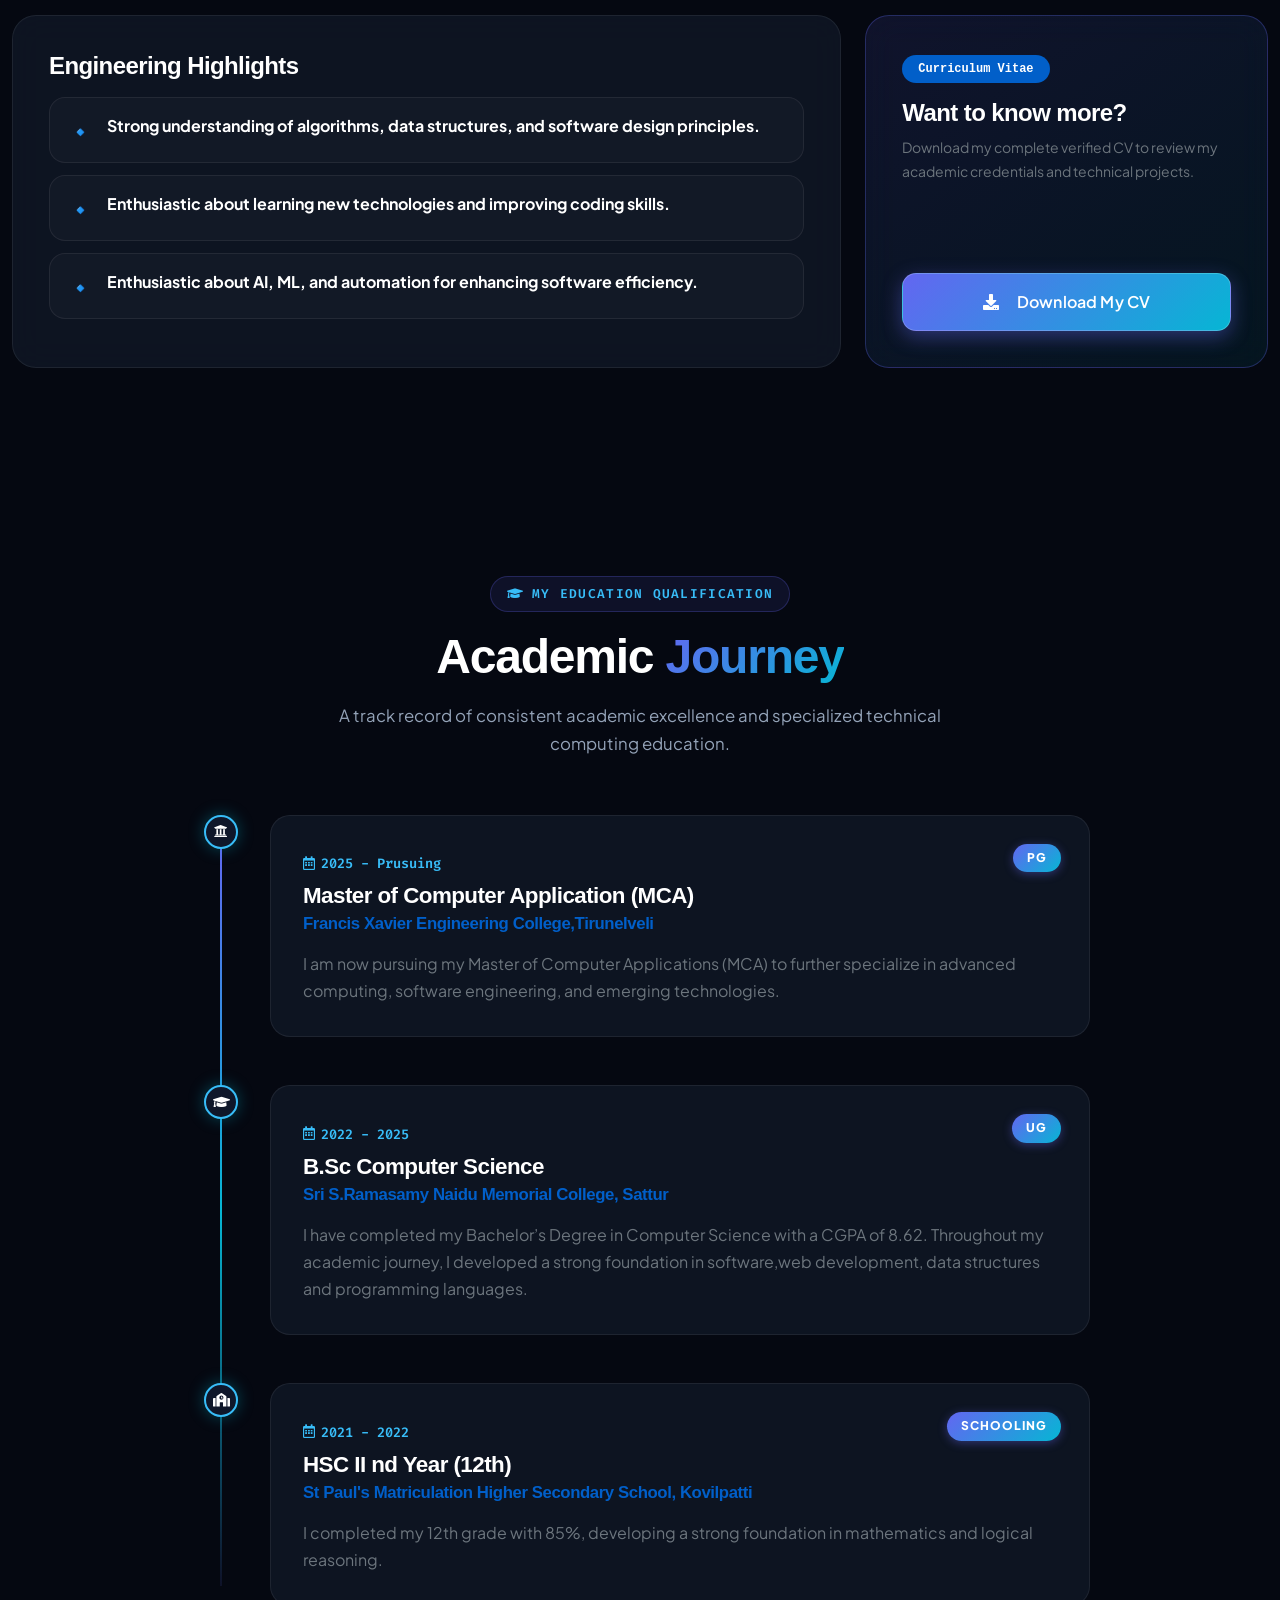
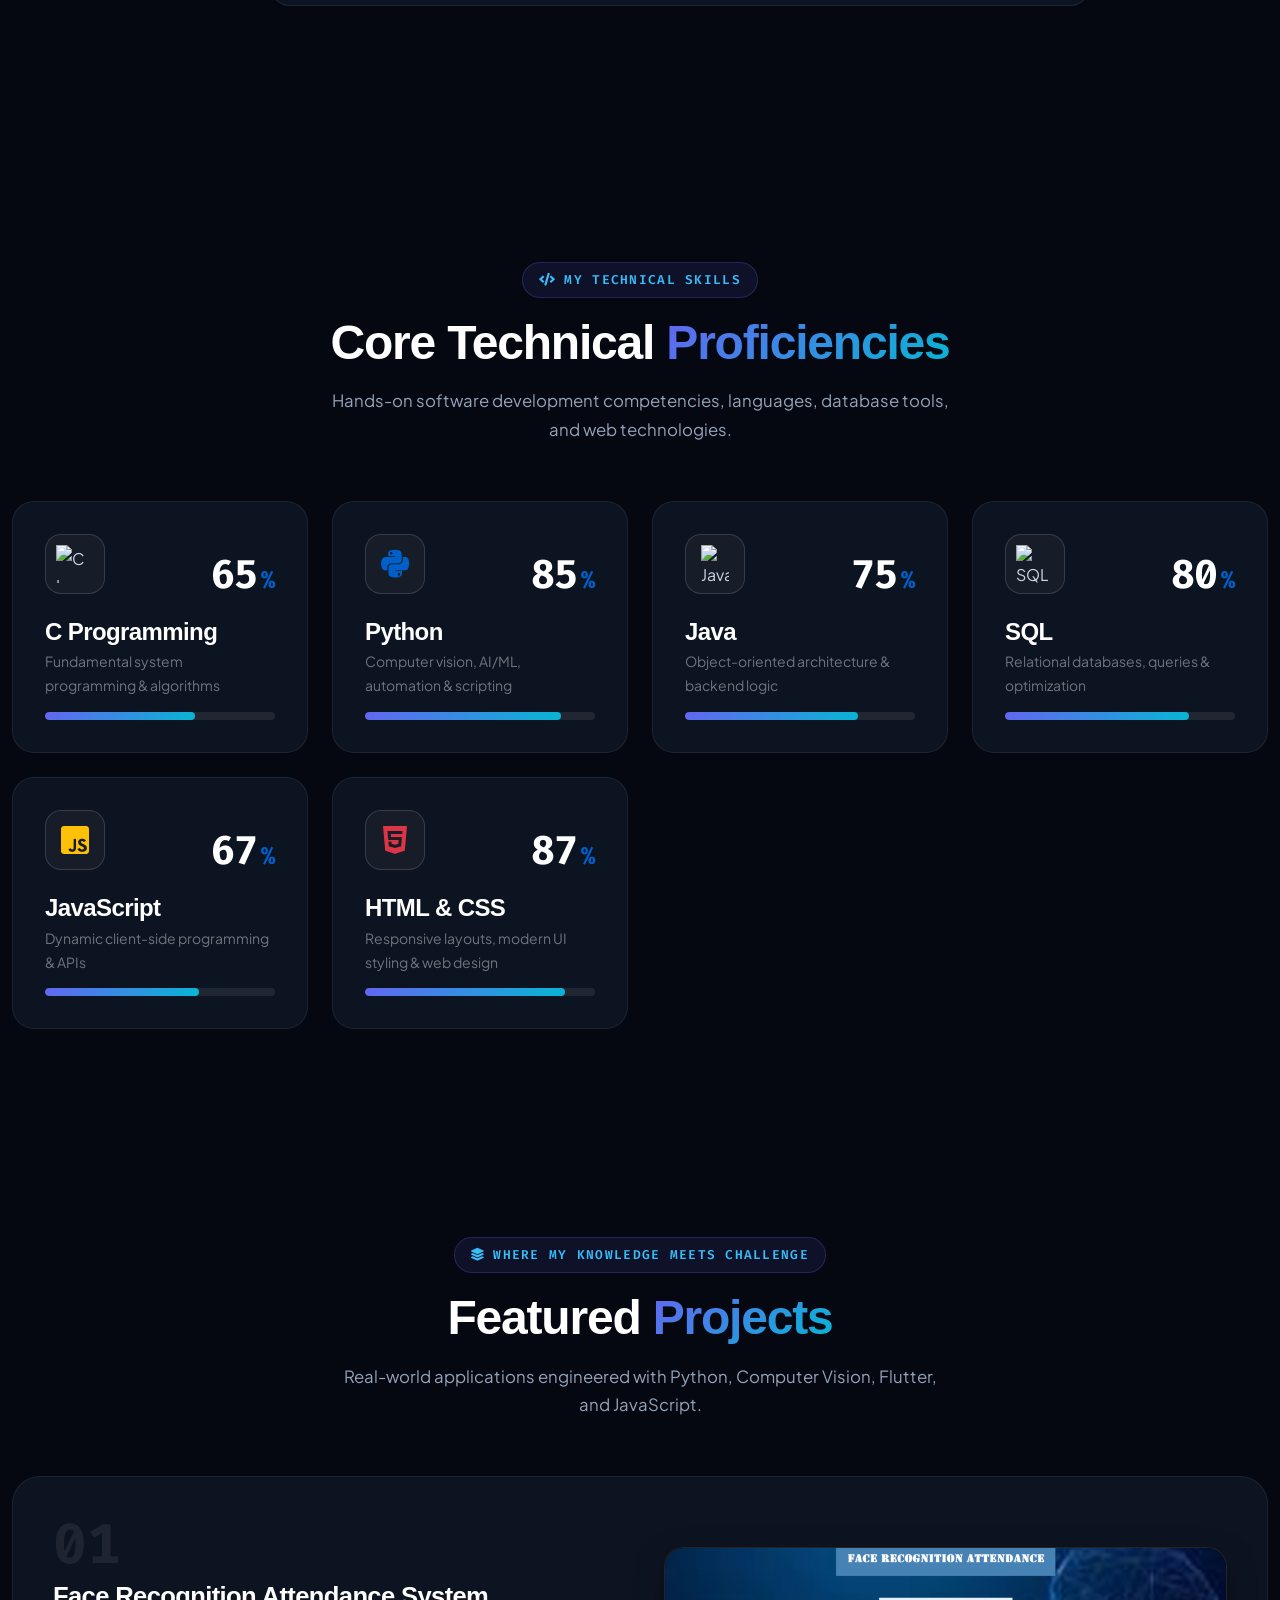
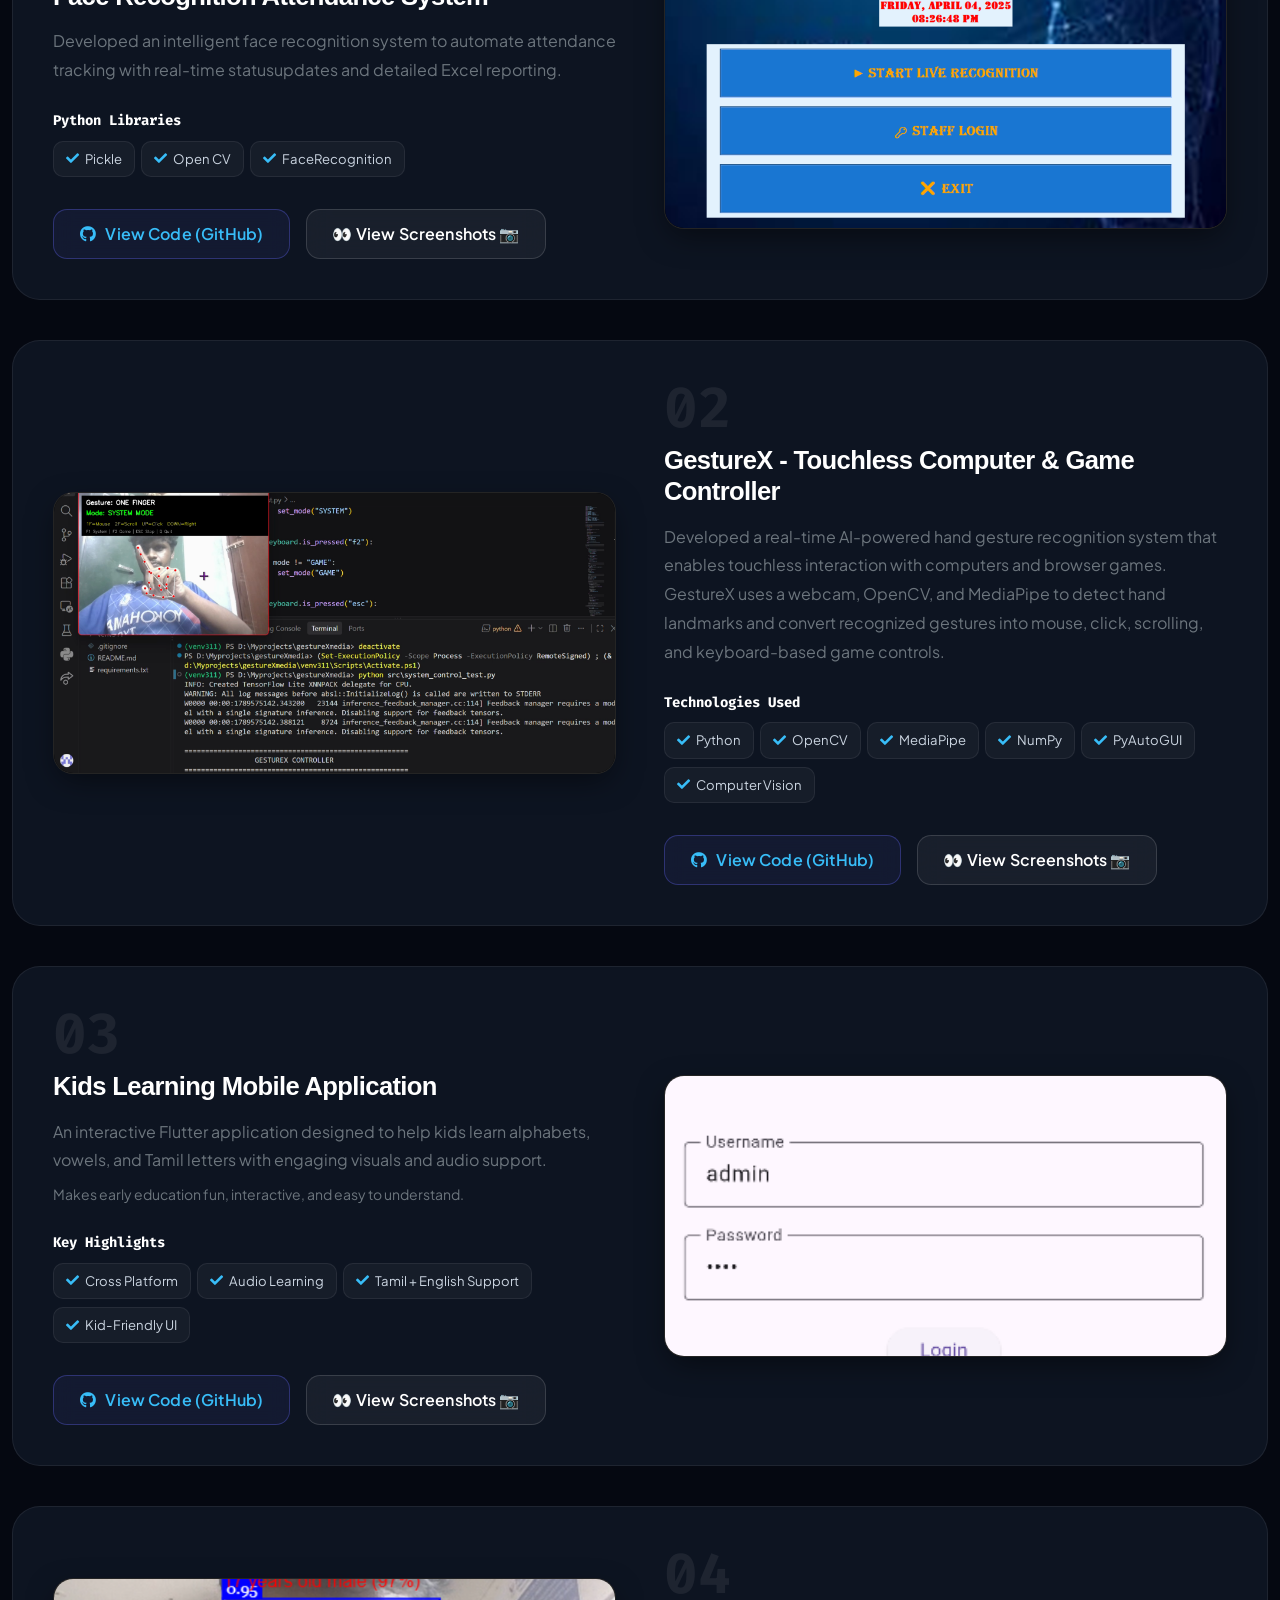
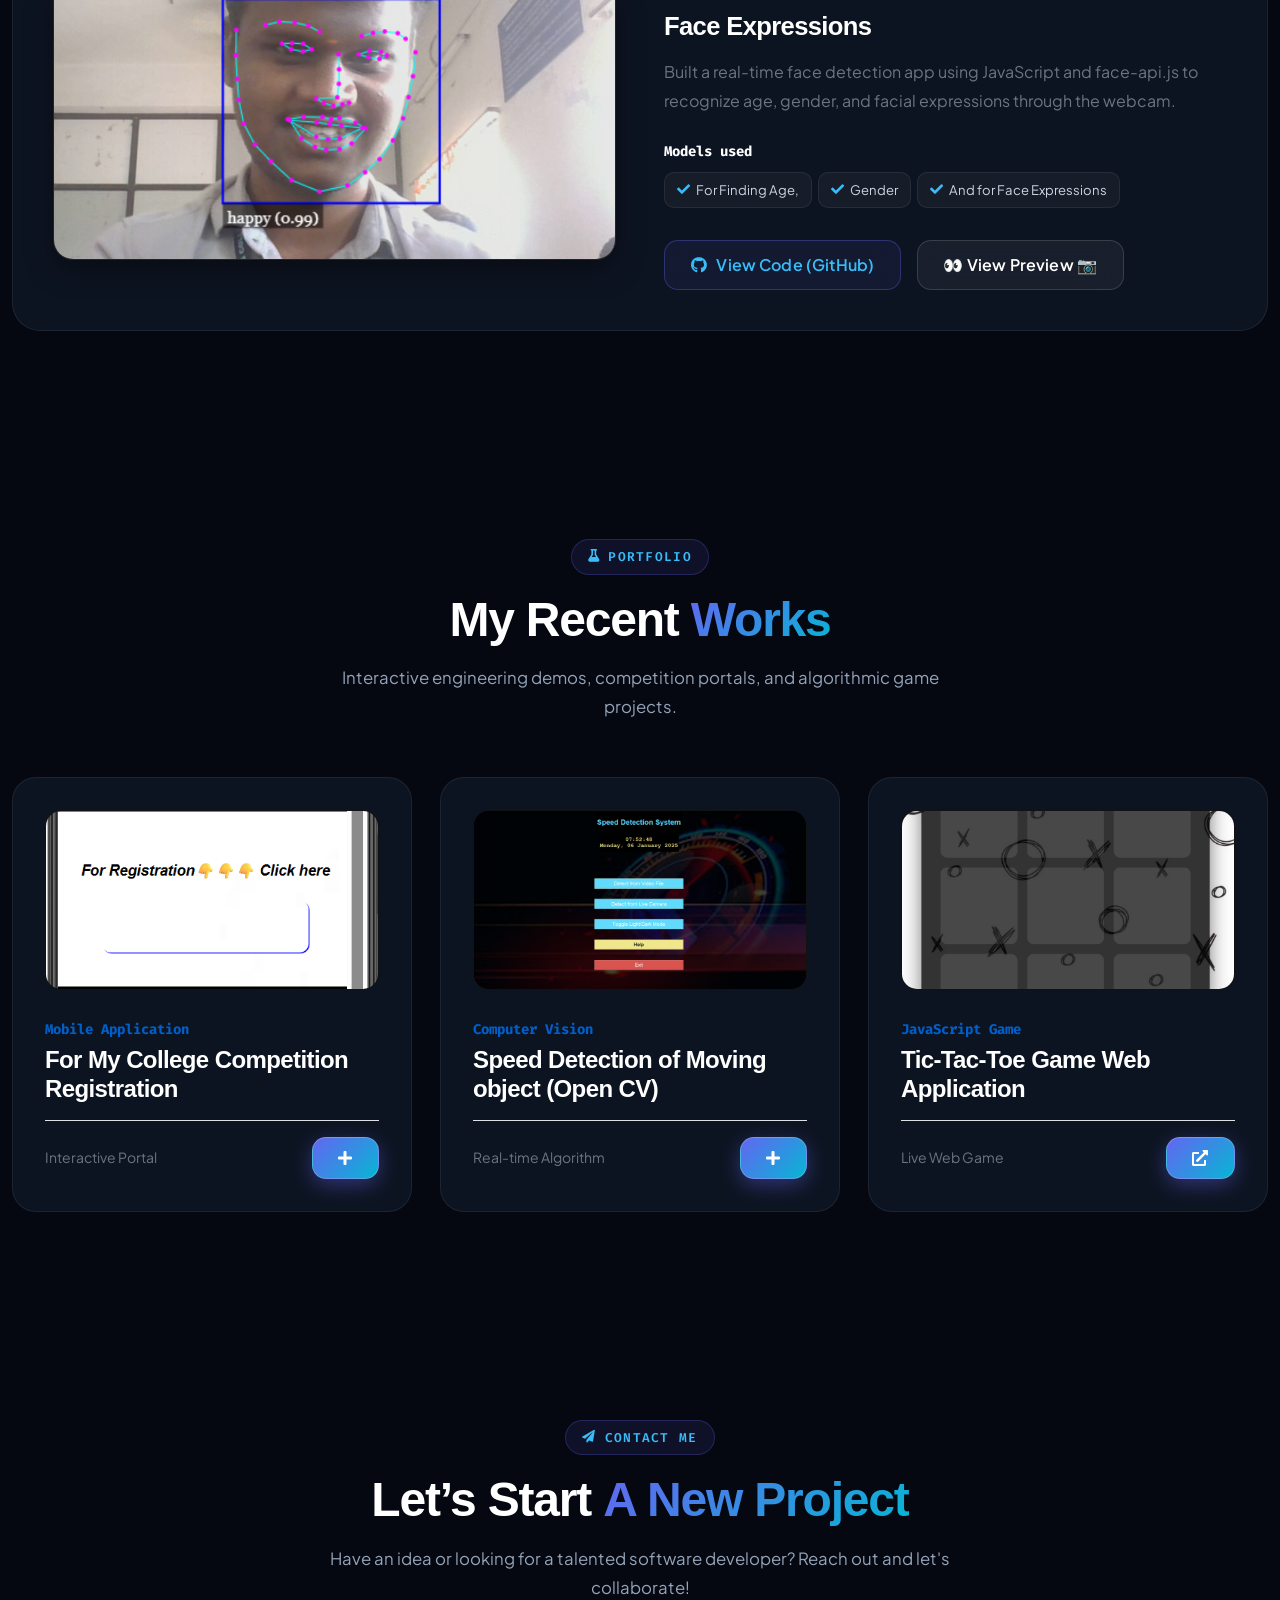
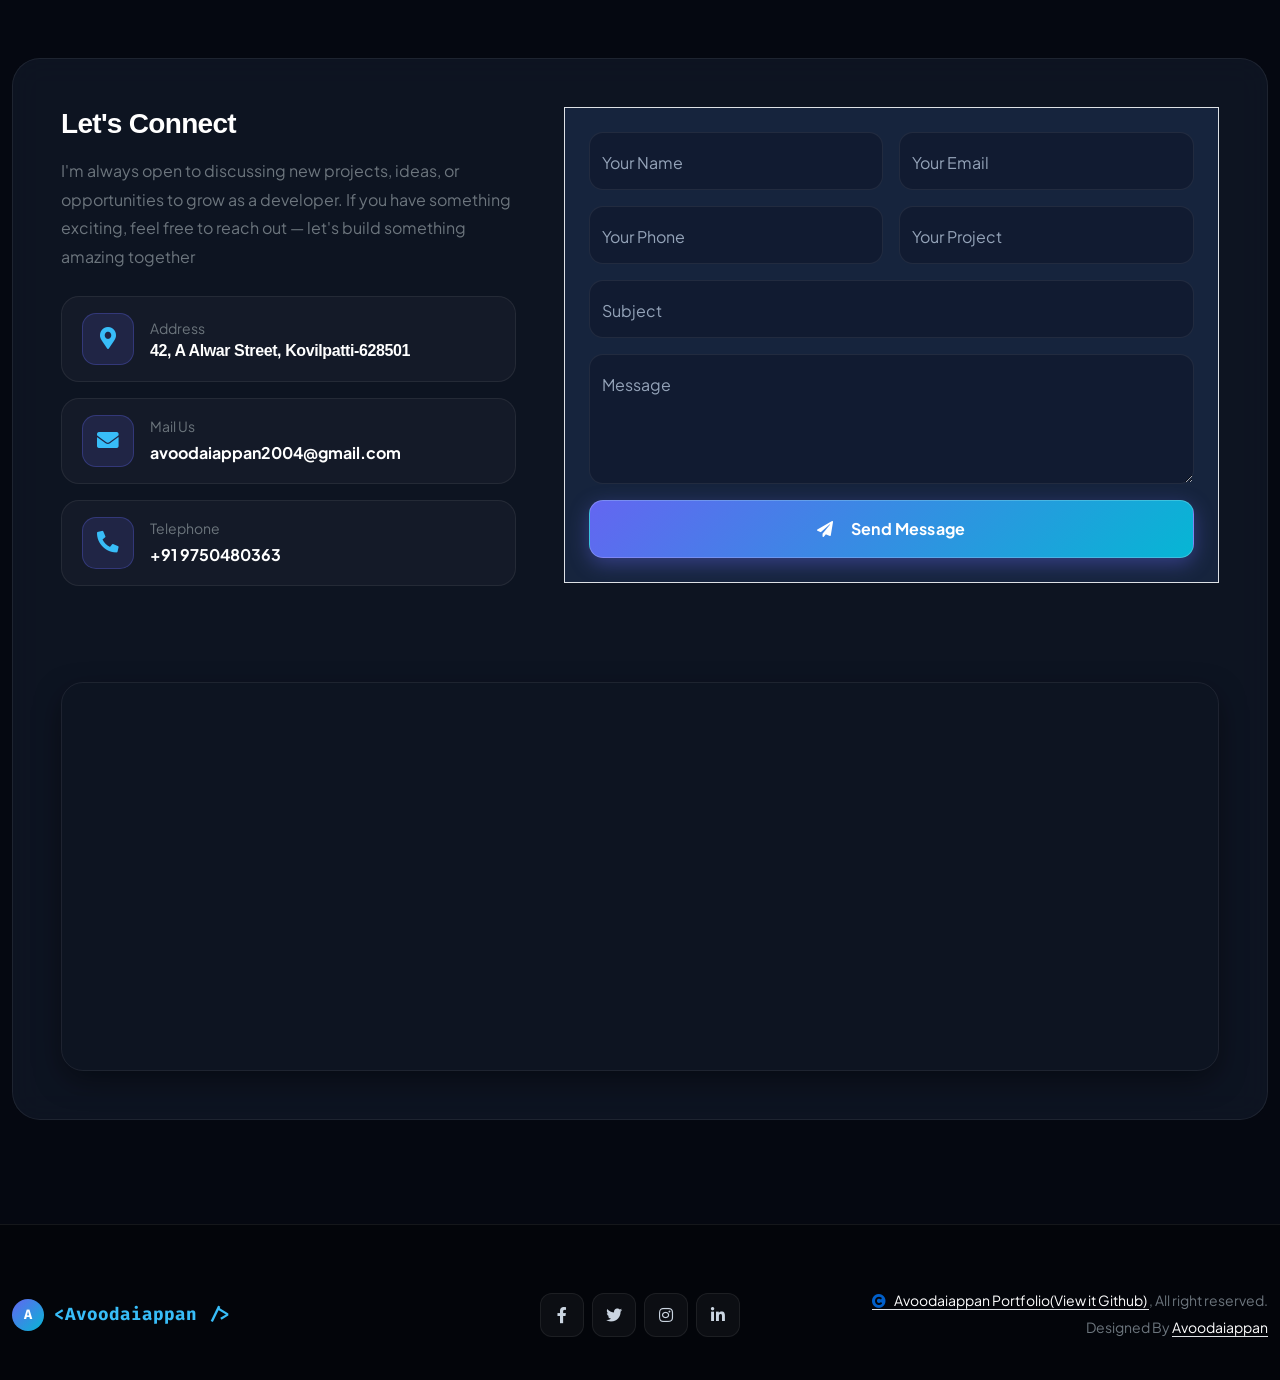
==== commit 9d7ea143: "Chatbot added" ====
--- a/index.html
+++ b/index.html
@@ -32,8 +32,293 @@
 
     <!-- Template Stylesheet -->
     <link href="css/style.css" rel="stylesheet">
+    <script src="https://cdn.jsdelivr.net/npm/marked/marked.min.js"></script>
 </head>
-
+<style>
+
+#chatbot-button {
+
+    position: fixed;
+
+    right: 25px;
+    bottom: 25px;
+
+    width: 60px;
+    height: 60px;
+
+    border: none;
+    border-radius: 50%;
+
+    background: #111827;
+    color: white;
+
+    font-size: 25px;
+
+    cursor: pointer;
+
+    z-index: 9999;
+
+    box-shadow:
+        0 5px 20px rgba(0,0,0,0.25);
+}
+
+
+#chatbot-window {
+
+    position: fixed;
+
+    right: 25px;
+    bottom: 95px;
+
+    width: 370px;
+    height: 500px;
+
+    background: white;
+
+    border-radius: 15px;
+
+    box-shadow:
+        0 10px 40px rgba(0,0,0,0.25);
+
+    display: none;
+
+    flex-direction: column;
+
+    overflow: hidden;
+
+    z-index: 9999;
+}
+
+
+#chatbot-header {
+
+    background: #111827;
+
+    color: white;
+
+    padding: 15px;
+
+    display: flex;
+
+    justify-content: space-between;
+
+    align-items: center;
+
+    font-weight: bold;
+}
+
+
+#chatbot-header button {
+
+    background: transparent;
+
+    border: none;
+
+    color: white;
+
+    font-size: 22px;
+
+    cursor: pointer;
+}
+
+
+#chatbot-messages {
+    flex: 1;
+
+    padding: 15px;
+
+    overflow-y: auto;
+
+    background: #ffffff;
+
+    color: #111827;
+}
+
+.chat-message {
+    padding: 12px 15px;
+    margin-bottom: 12px;
+
+    border-radius: 12px;
+
+    max-width: 85%;
+
+    line-height: 1.6;
+
+    font-size: 15px;
+
+    color: #111827;
+}
+
+.bot-message {
+    background: #f1f5f9;
+    color: #111827;
+
+    margin-right: auto;
+}
+.bot-message p {
+    margin: 6px 0 10px;
+}
+
+
+.bot-message strong {
+    font-weight: 700;
+
+    color: #111827;
+}
+
+
+.bot-message h1,
+.bot-message h2,
+.bot-message h3 {
+    color: #111827;
+
+    margin-top: 10px;
+    margin-bottom: 8px;
+}
+
+
+.bot-message ul,
+.bot-message ol {
+    padding-left: 22px;
+
+    margin-top: 6px;
+    margin-bottom: 10px;
+}
+
+
+.bot-message li {
+    margin-bottom: 5px;
+}
+
+
+.bot-message table {
+    width: 100%;
+
+    border-collapse: collapse;
+
+    margin: 10px 0;
+
+    font-size: 13px;
+}
+
+
+.bot-message th,
+.bot-message td {
+    border: 1px solid #cbd5e1;
+
+    padding: 8px;
+
+    text-align: left;
+
+    color: #111827;
+}
+
+
+.bot-message th {
+    background: #e2e8f0;
+
+    font-weight: 700;
+}
+
+
+.bot-message code {
+    background: #e5e7eb;
+
+    padding: 2px 5px;
+
+    border-radius: 4px;
+
+    color: #111827;
+}
+
+
+.bot-message pre {
+    background: #1e293b;
+
+    color: #f8fafc;
+
+    padding: 12px;
+
+    border-radius: 8px;
+
+    overflow-x: auto;
+}
+
+.user-message {
+    background: #dbeafe;
+    color: #111827;
+
+    margin-left: auto;
+}
+
+
+#chatbot-input-area {
+
+    display: flex;
+
+    padding: 10px;
+
+    border-top: 1px solid #ddd;
+
+    background: white;
+}
+
+
+#chatbot-input {
+    flex: 1;
+
+    padding: 10px;
+
+    border: 1px solid #cbd5e1;
+
+    border-radius: 8px;
+
+    outline: none;
+
+    color: #111827;
+
+    background: #ffffff;
+
+    font-size: 15px;
+}
+
+#chatbot-input::placeholder {
+    color: #64748b;
+}
+
+#chatbot-input-area button {
+
+    margin-left: 8px;
+
+    padding: 10px 15px;
+
+    border: none;
+
+    border-radius: 8px;
+
+    background: #111827;
+
+    color: white;
+
+    cursor: pointer;
+}
+
+
+@media (max-width: 500px) {
+
+    #chatbot-window {
+
+        right: 10px;
+        bottom: 85px;
+
+        width: calc(100% - 20px);
+
+        height: 70vh;
+    }
+
+}
+
+</style>
 <body>
     <!-- Ambient Lighting Effects -->
     <div class="ambient-glow-1"></div>
@@ -1350,5 +1635,217 @@
     <!-- Template Javascript -->
     <script src="js/main.js"></script>
 </body>
-
+<script>
+
+function toggleChatbot() {
+
+    const chatbot =
+        document.getElementById("chatbot-window");
+
+    if (chatbot.style.display === "flex") {
+
+        chatbot.style.display = "none";
+
+    } else {
+
+        chatbot.style.display = "flex";
+
+    }
+
+}
+
+
+function handleChatKey(event) {
+
+    if (event.key === "Enter") {
+
+        sendChatMessage();
+
+    }
+
+}
+
+
+function addChatMessage(text, type) {
+
+    const messages =
+        document.getElementById("chatbot-messages");
+
+    const message =
+        document.createElement("div");
+
+    message.className =
+        "chat-message " + type;
+
+
+    if (type === "bot-message") {
+
+        message.innerHTML =
+            marked.parse(text);
+
+    } else {
+
+        message.textContent = text;
+
+    }
+
+
+    messages.appendChild(message);
+
+    messages.scrollTop =
+        messages.scrollHeight;
+
+    return message;
+}
+
+
+async function sendChatMessage() {
+
+    const input =
+        document.getElementById("chatbot-input");
+
+
+    const question =
+        input.value.trim();
+
+
+    if (!question) {
+
+        return;
+
+    }
+
+
+    // Show user question
+
+    addChatMessage(
+        question,
+        "user-message"
+    );
+
+
+    input.value = "";
+
+
+    // Loading message
+
+    const loading =
+        addChatMessage(
+            "Thinking...",
+            "bot-message"
+        );
+
+
+    try {
+
+        const response =
+            await fetch(
+                "http://127.0.0.1:8000/chat",
+                {
+
+                    method: "POST",
+
+                    headers: {
+                        "Content-Type":
+                            "application/json"
+                    },
+
+                    body: JSON.stringify({
+                        question: question
+                    })
+
+                }
+            );
+
+
+        if (!response.ok) {
+
+            throw new Error(
+                "Server error: " +
+                response.status
+            );
+
+        }
+
+
+        const data =
+            await response.json();
+
+
+        loading.remove();
+
+
+        addChatMessage(
+            data.answer,
+            "bot-message"
+        );
+
+    }
+
+
+    catch (error) {
+
+        loading.remove();
+
+
+        addChatMessage(
+            "Sorry, I couldn't connect to the AI server.",
+            "bot-message"
+        );
+
+
+        console.error(error);
+
+    }
+
+}
+
+</script>
+<!-- AI CHATBOT -->
+
+<div id="ai-chatbot">
+
+    <button id="chatbot-button" onclick="toggleChatbot()">
+        🤖
+    </button>
+
+
+    <div id="chatbot-window">
+
+        <div id="chatbot-header">
+            <span>🤖 Avoodaiappan AI</span>
+
+            <button onclick="toggleChatbot()">
+                ×
+            </button>
+        </div>
+
+
+        <div id="chatbot-messages">
+
+            <div class="chat-message bot-message">
+                Hi! 👋 Ask me anything about Avoodaiappan's portfolio.
+            </div>
+
+        </div>
+
+
+        <div id="chatbot-input-area">
+
+            <input
+                type="text"
+                id="chatbot-input"
+                placeholder="Ask about my portfolio..."
+                onkeydown="handleChatKey(event)"
+            >
+
+            <button onclick="sendChatMessage()">
+                Send
+            </button>
+
+        </div>
+
+    </div>
+
+</div>
 </html>
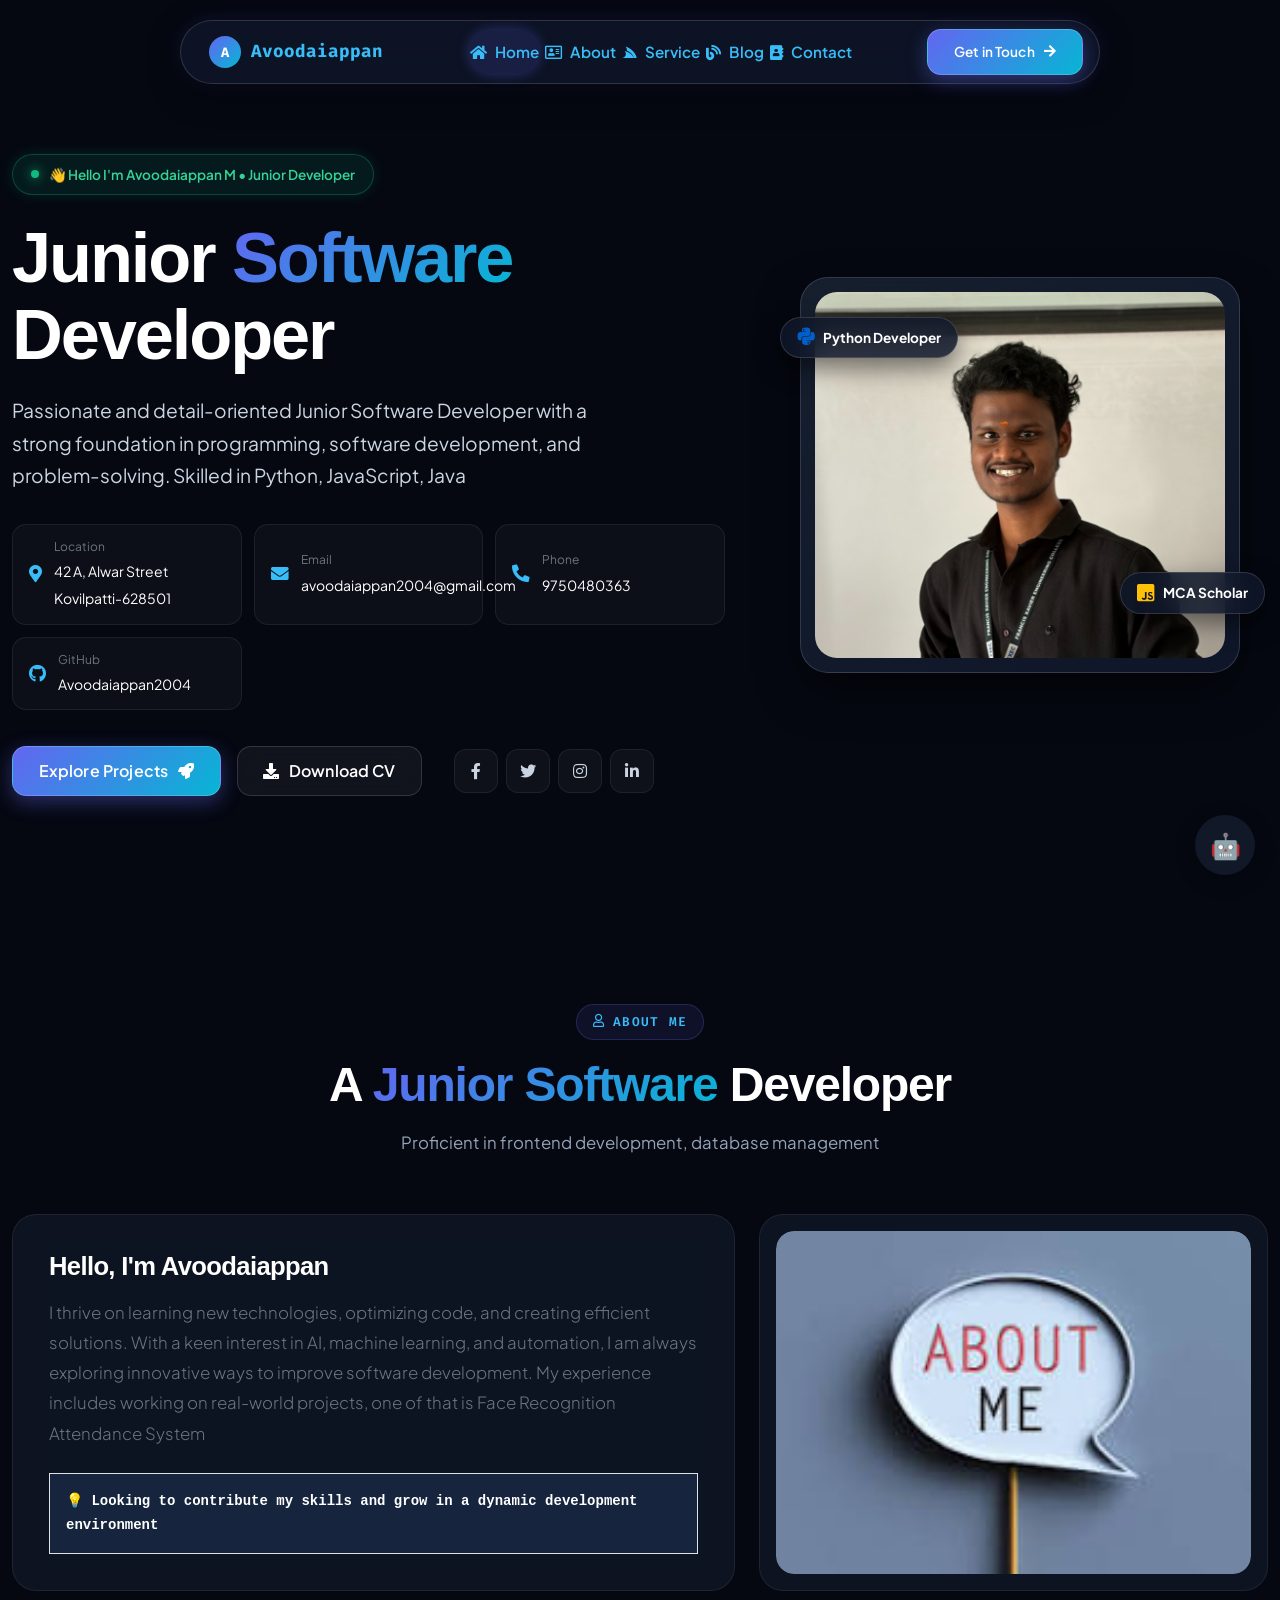
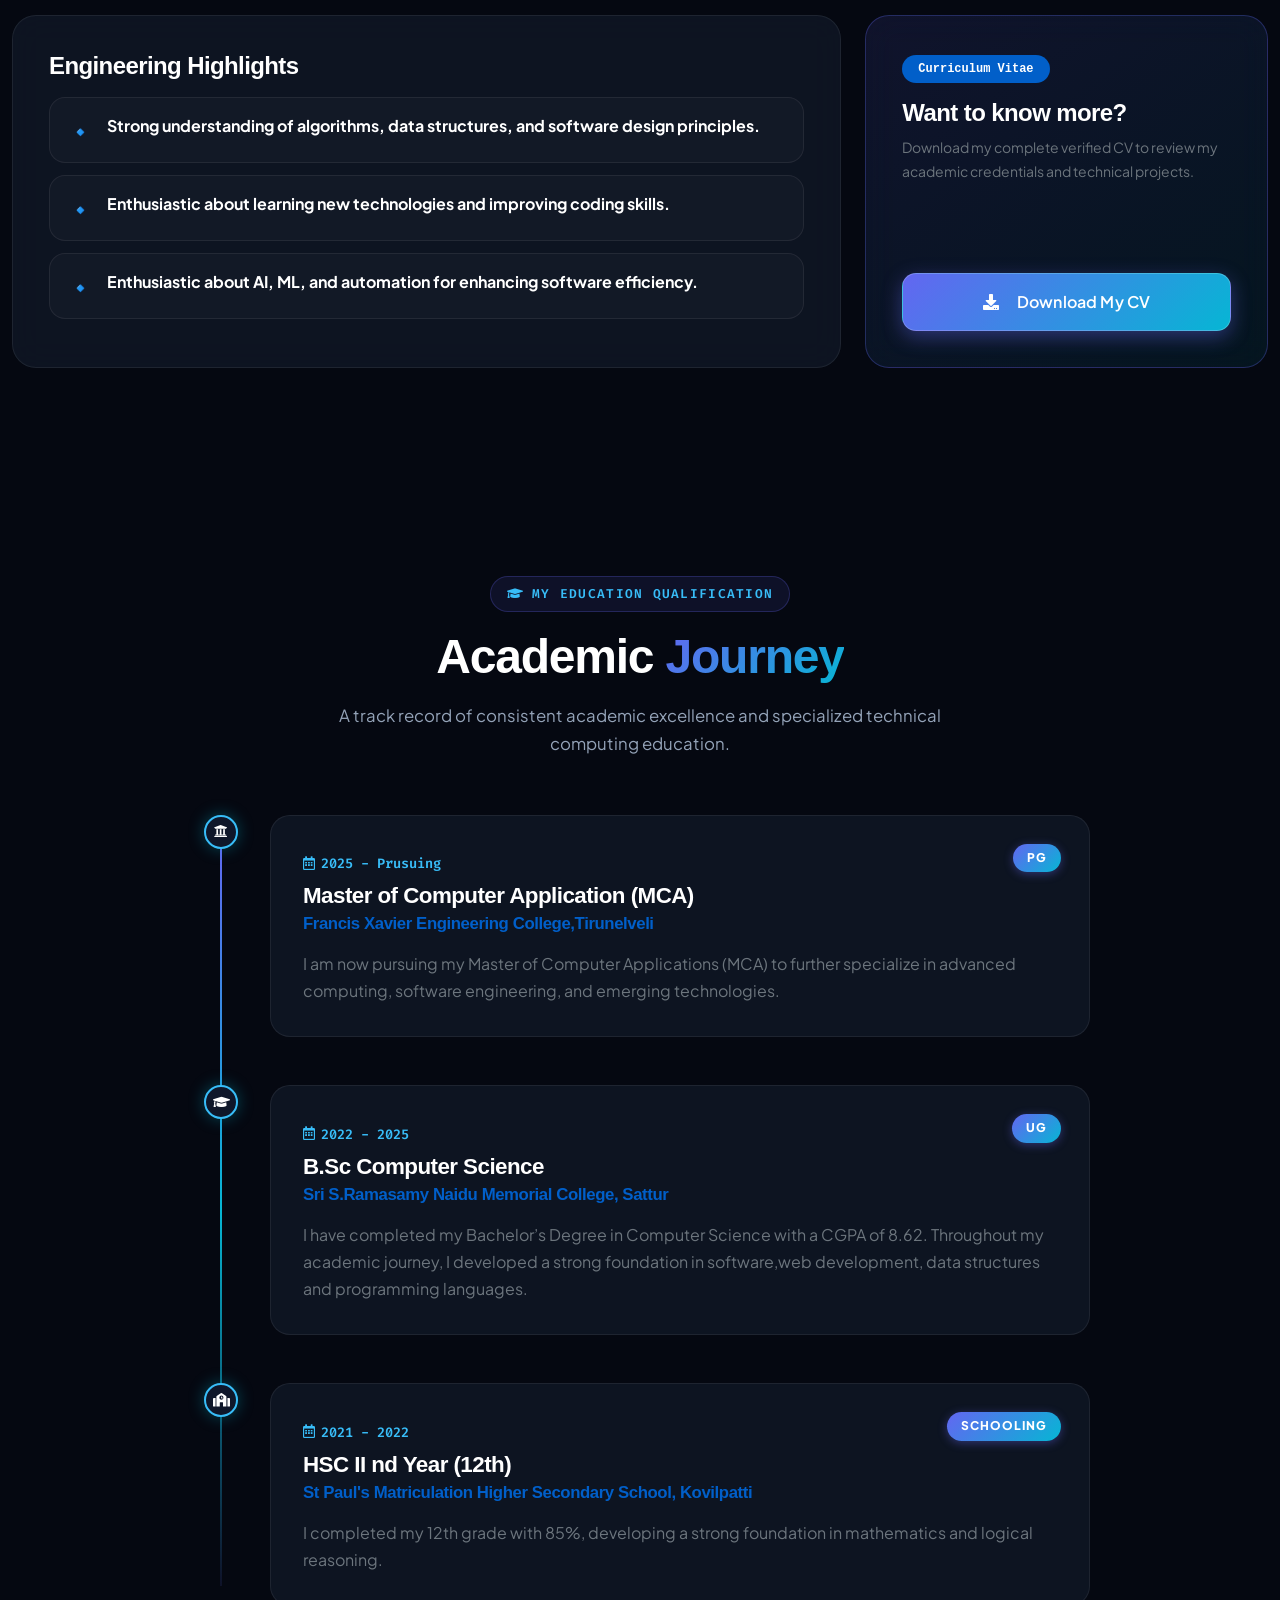
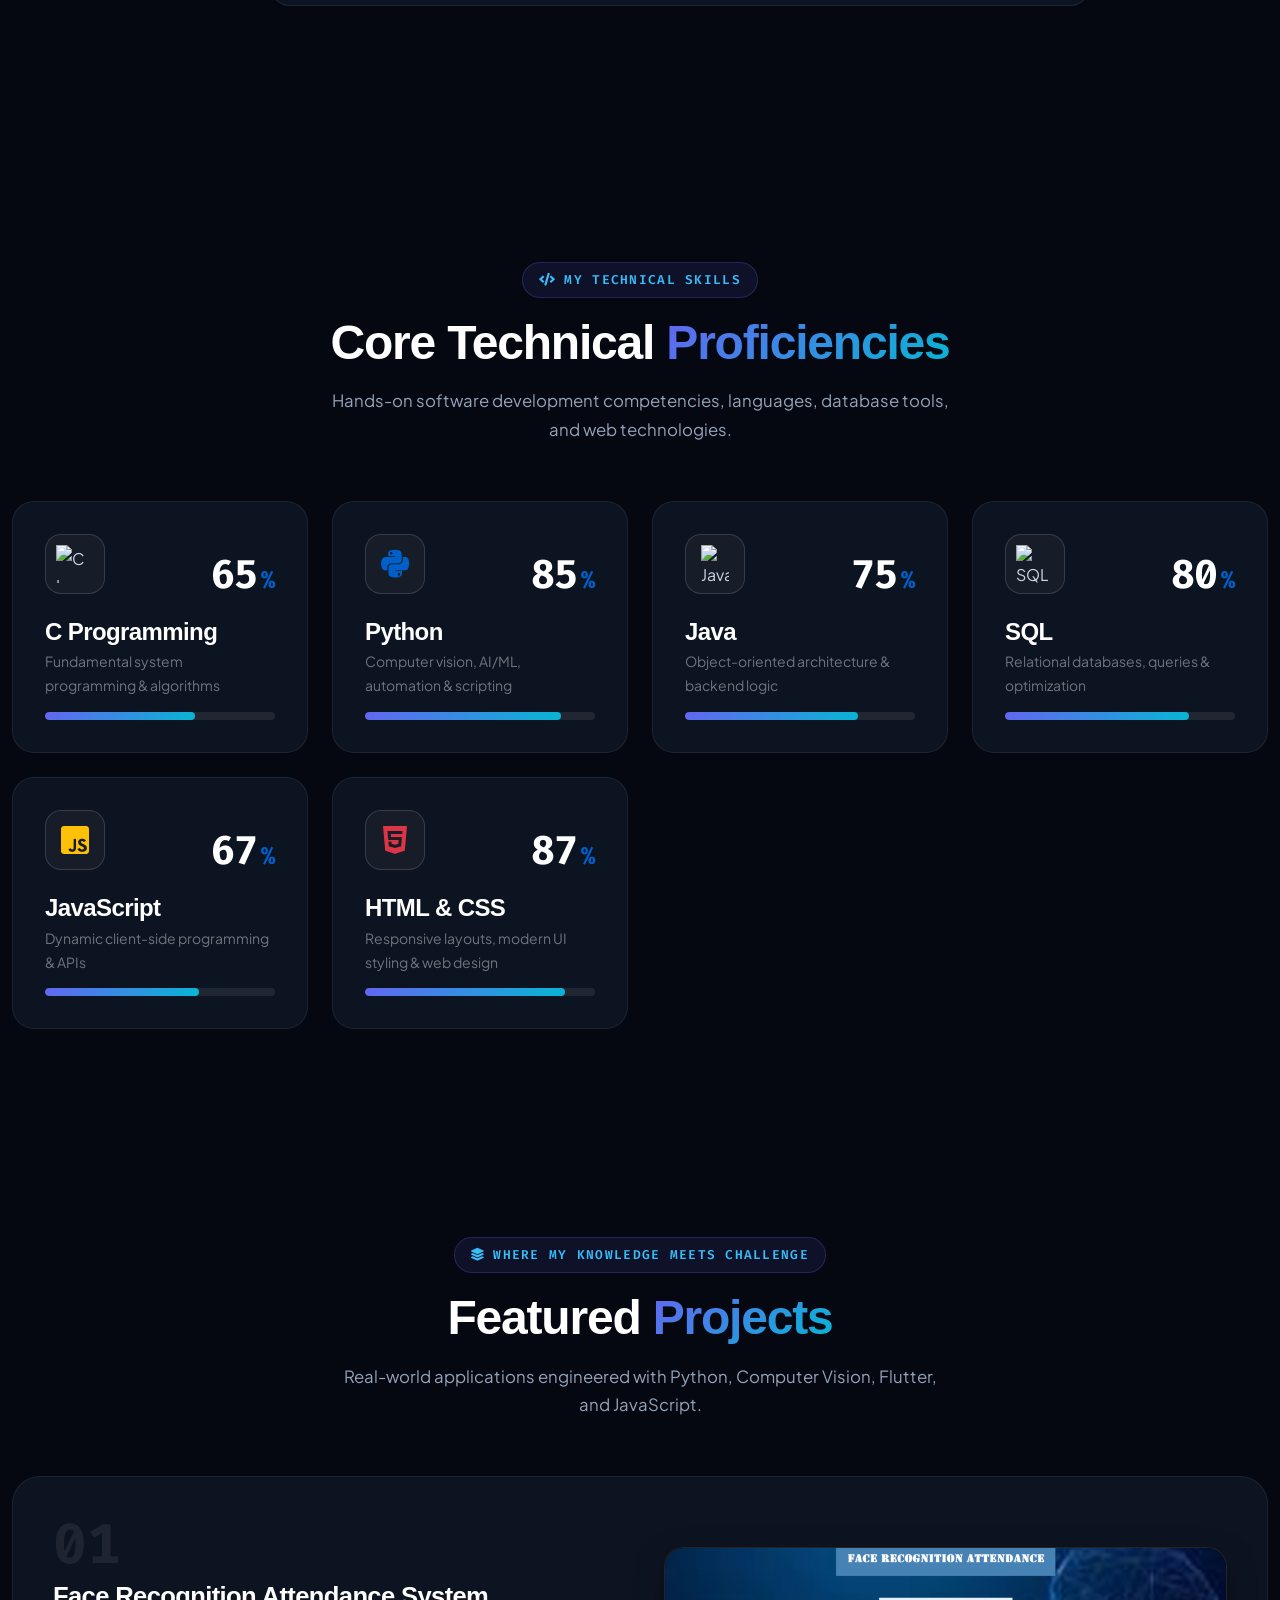
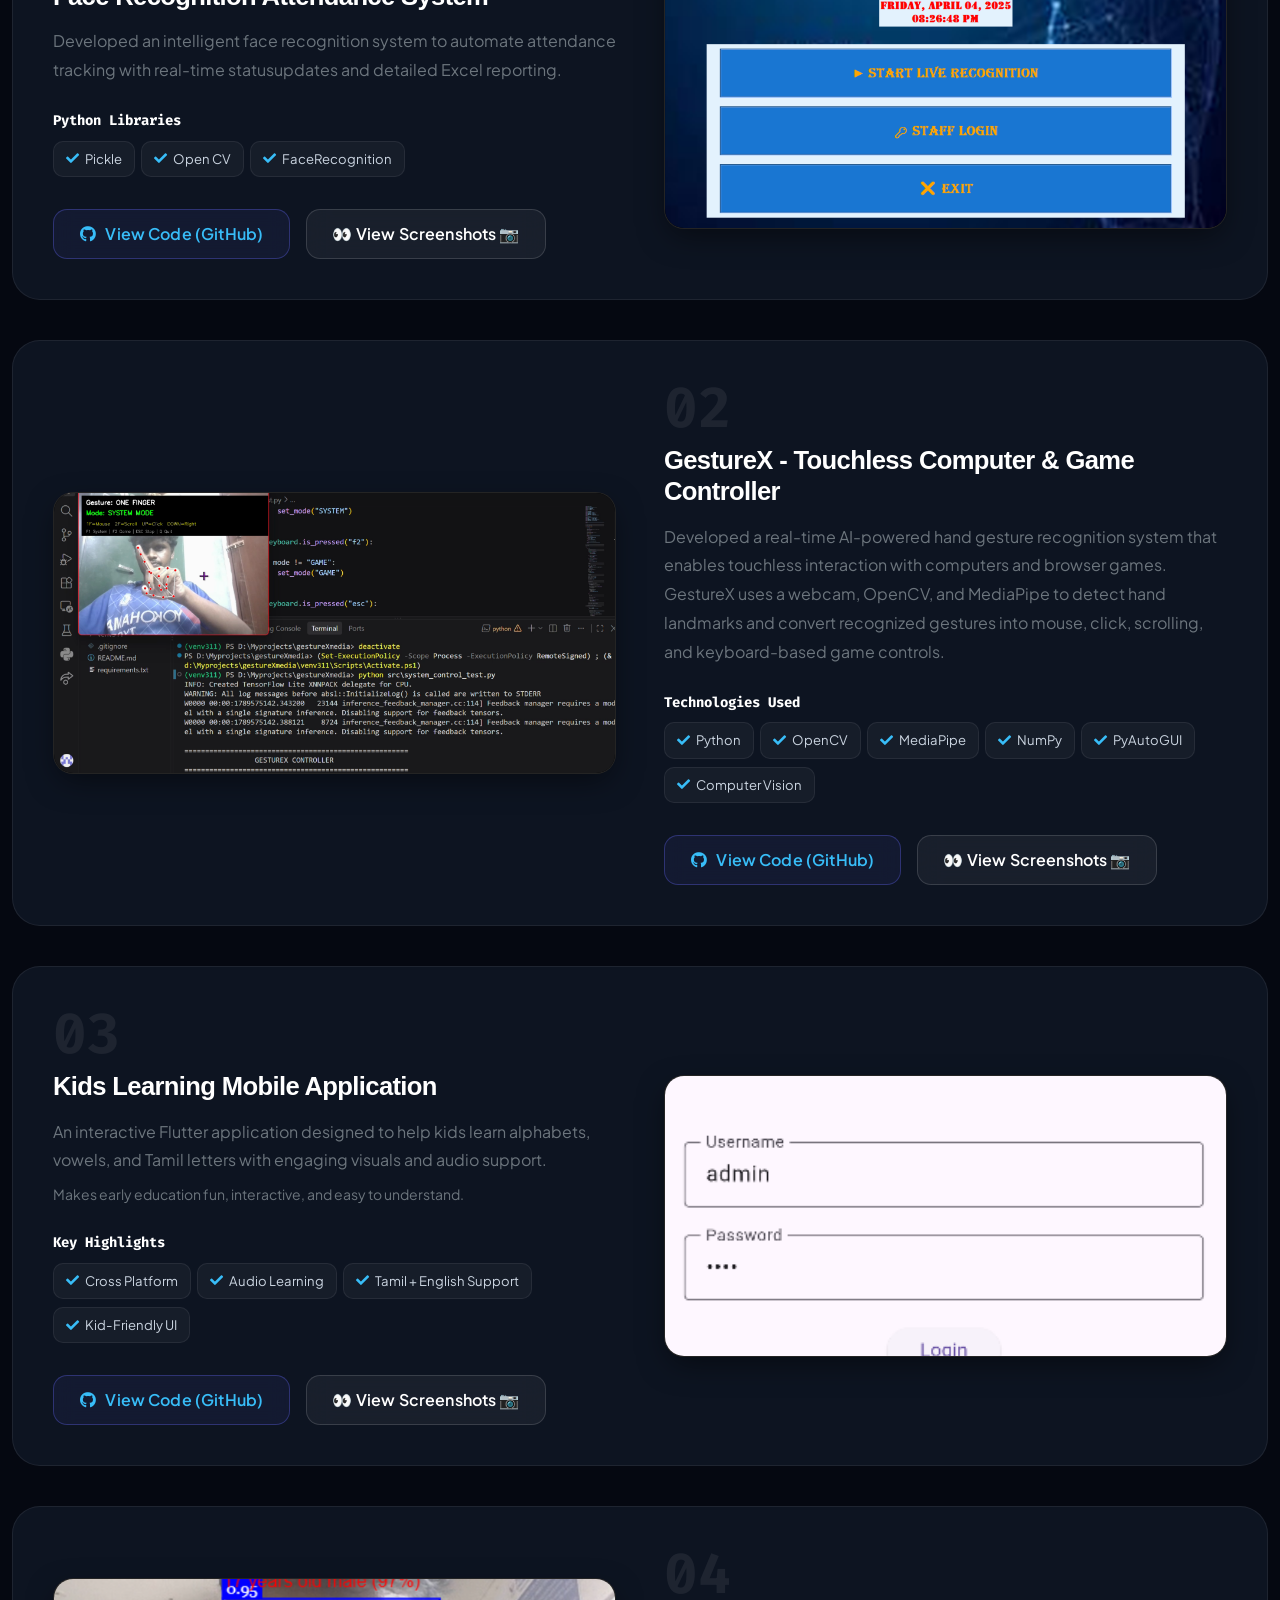
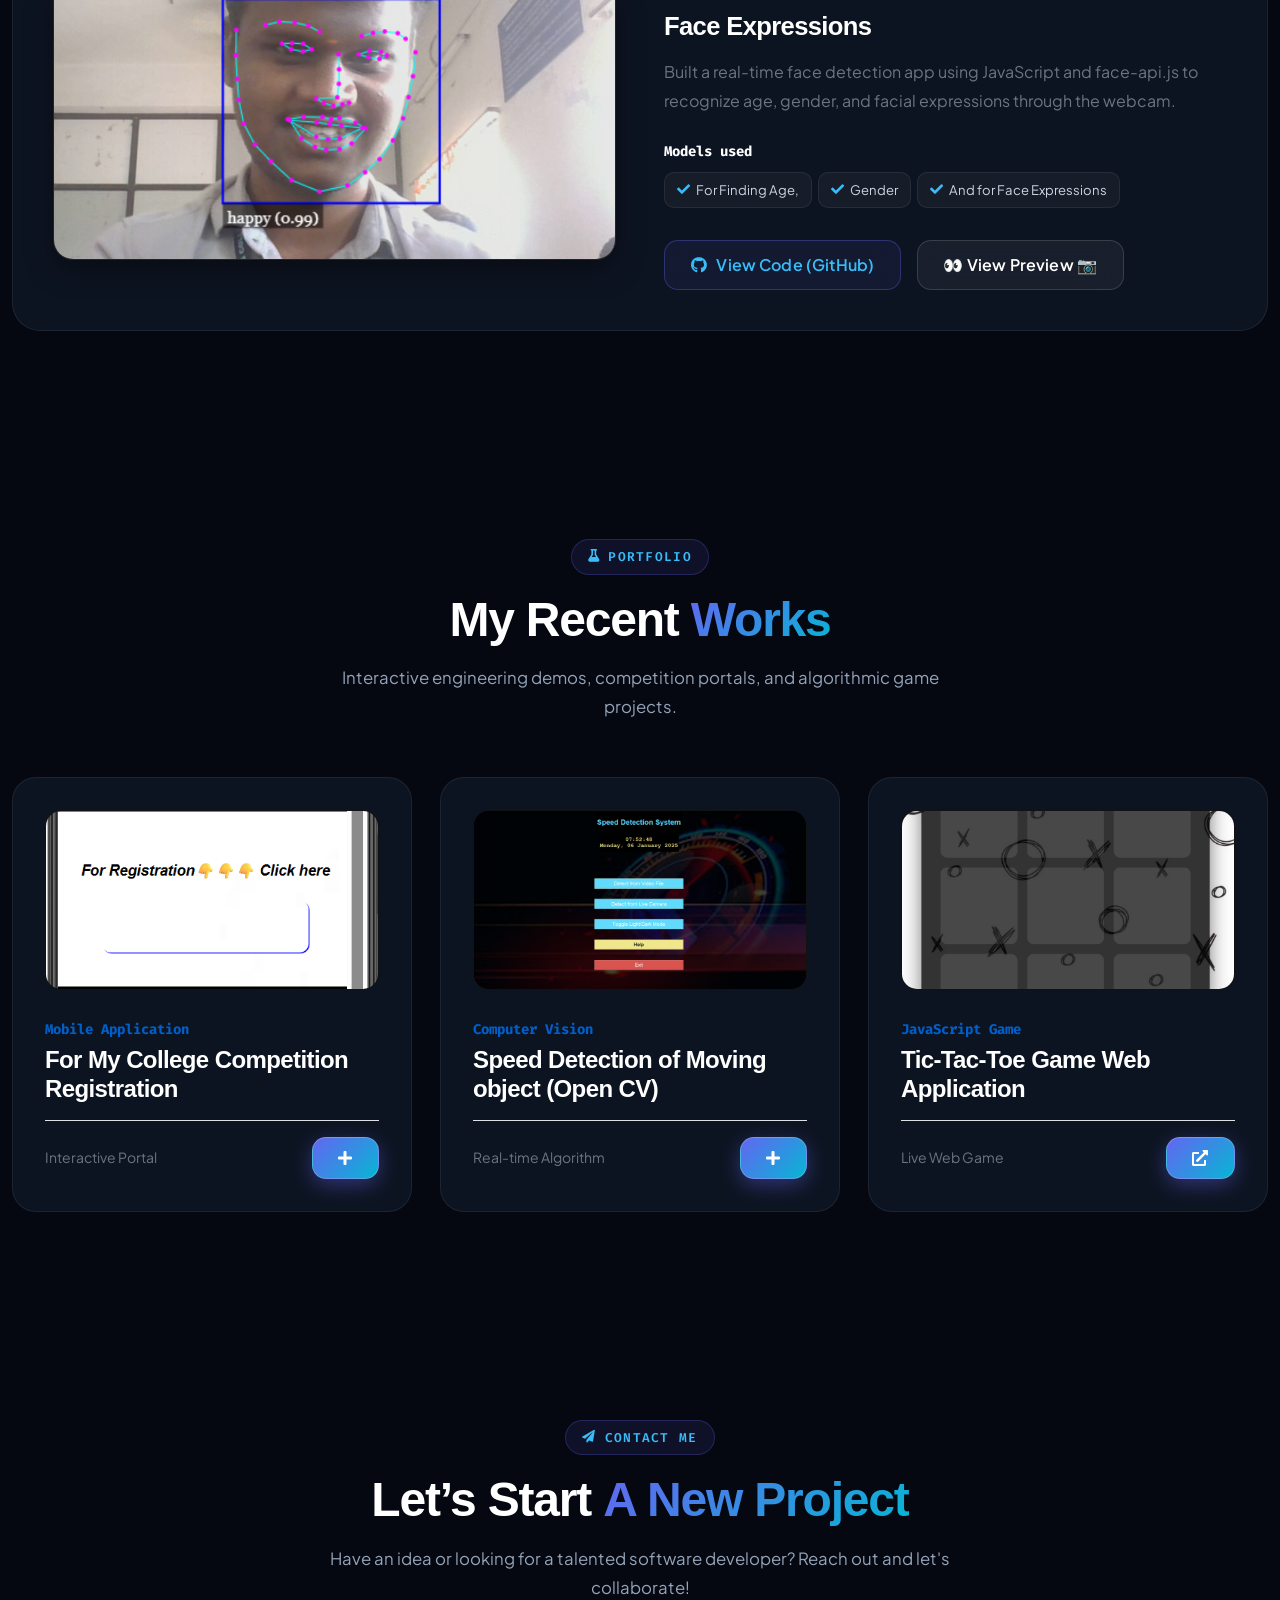
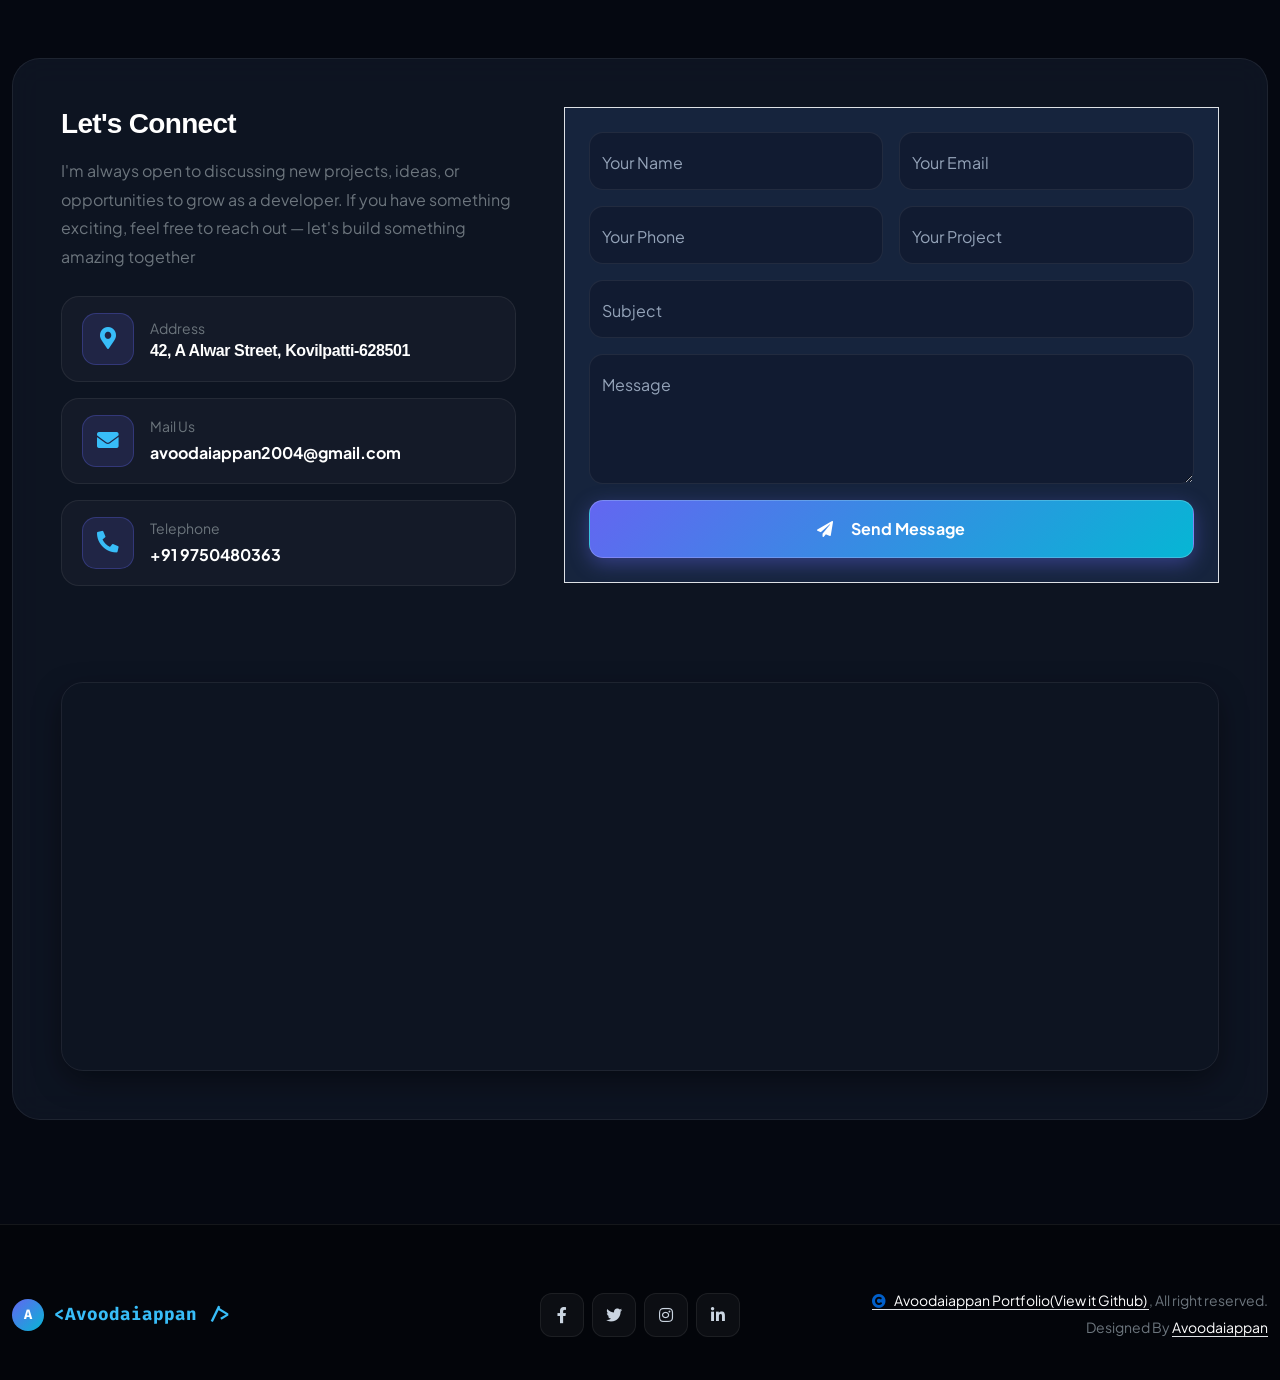
==== commit 204b0f43: "chatbot backend added" ====
--- a/index.html
+++ b/index.html
@@ -1740,7 +1740,8 @@
 
         const response =
             await fetch(
-                "http://127.0.0.1:8000/chat",
+                // "http://127.0.0.1:8000/chat",
+                "https://portfolio-42yc.onrender.com",
                 {
 
                     method: "POST",
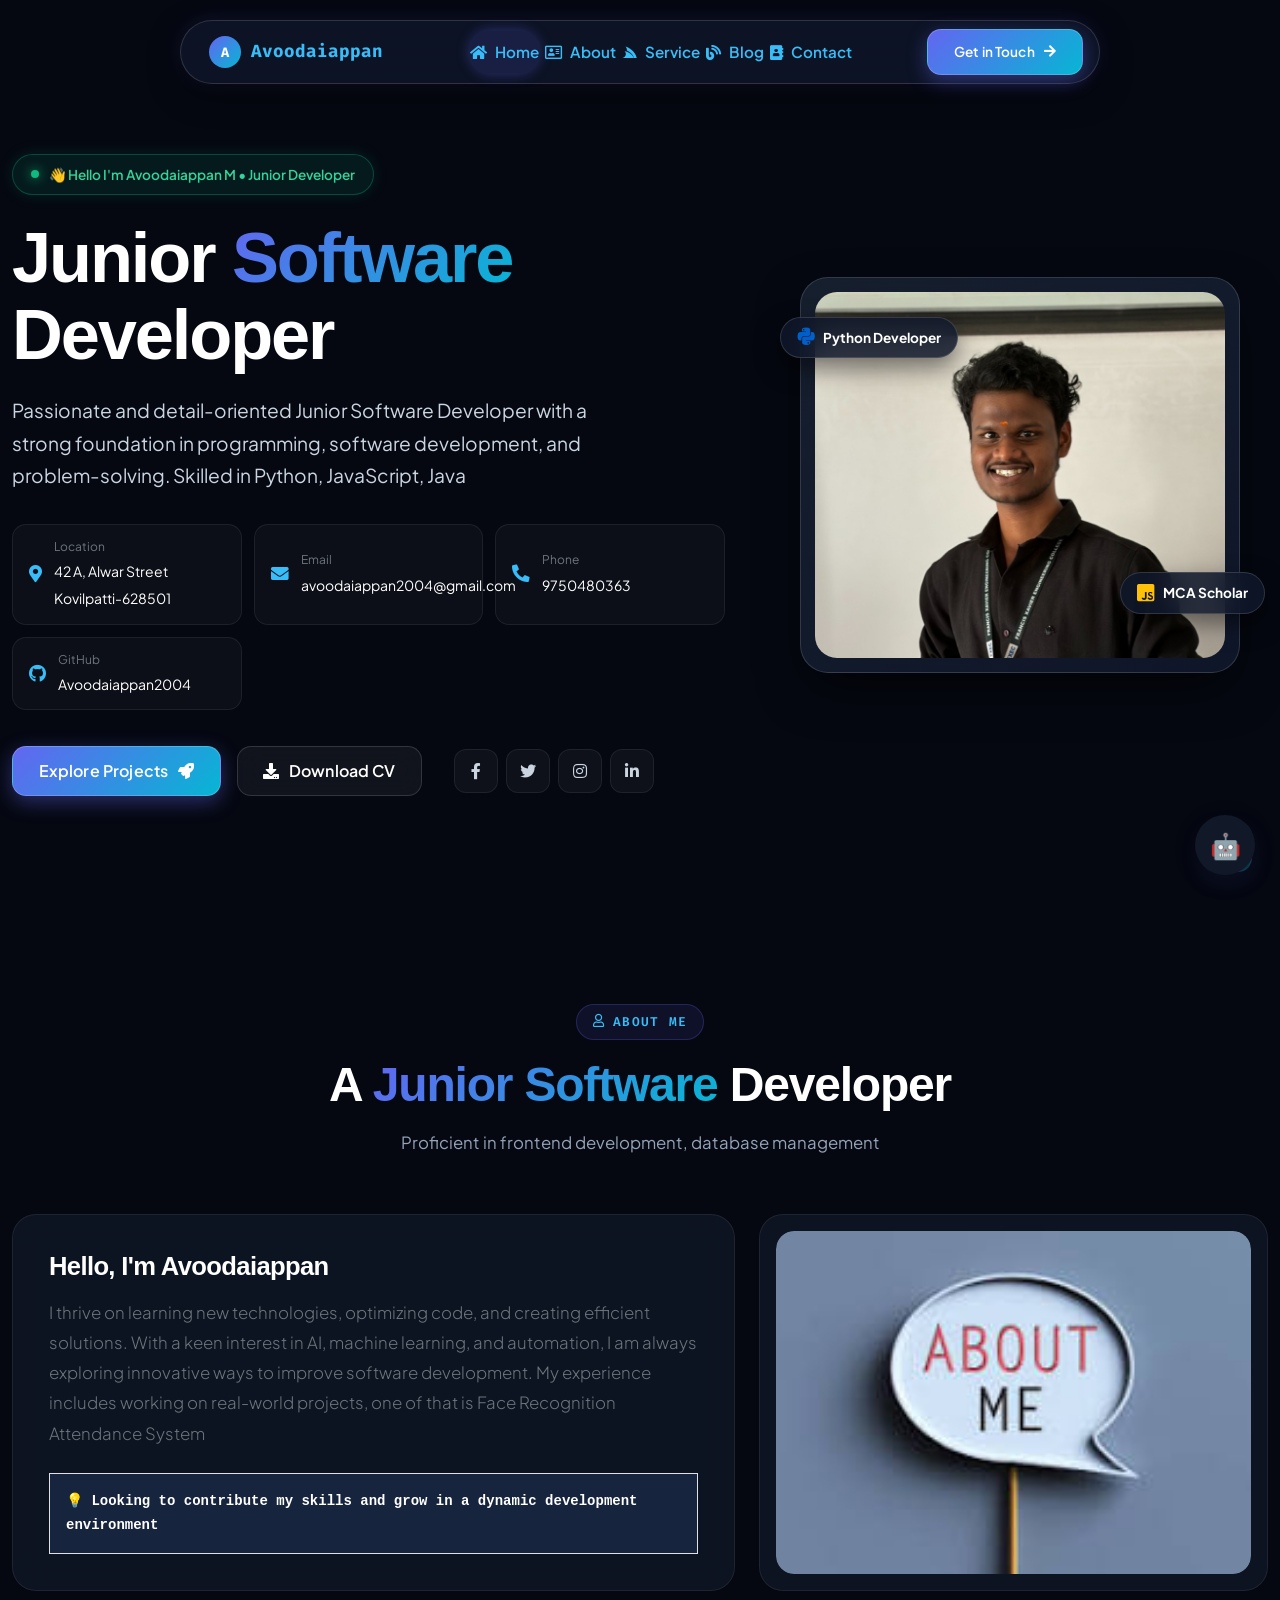
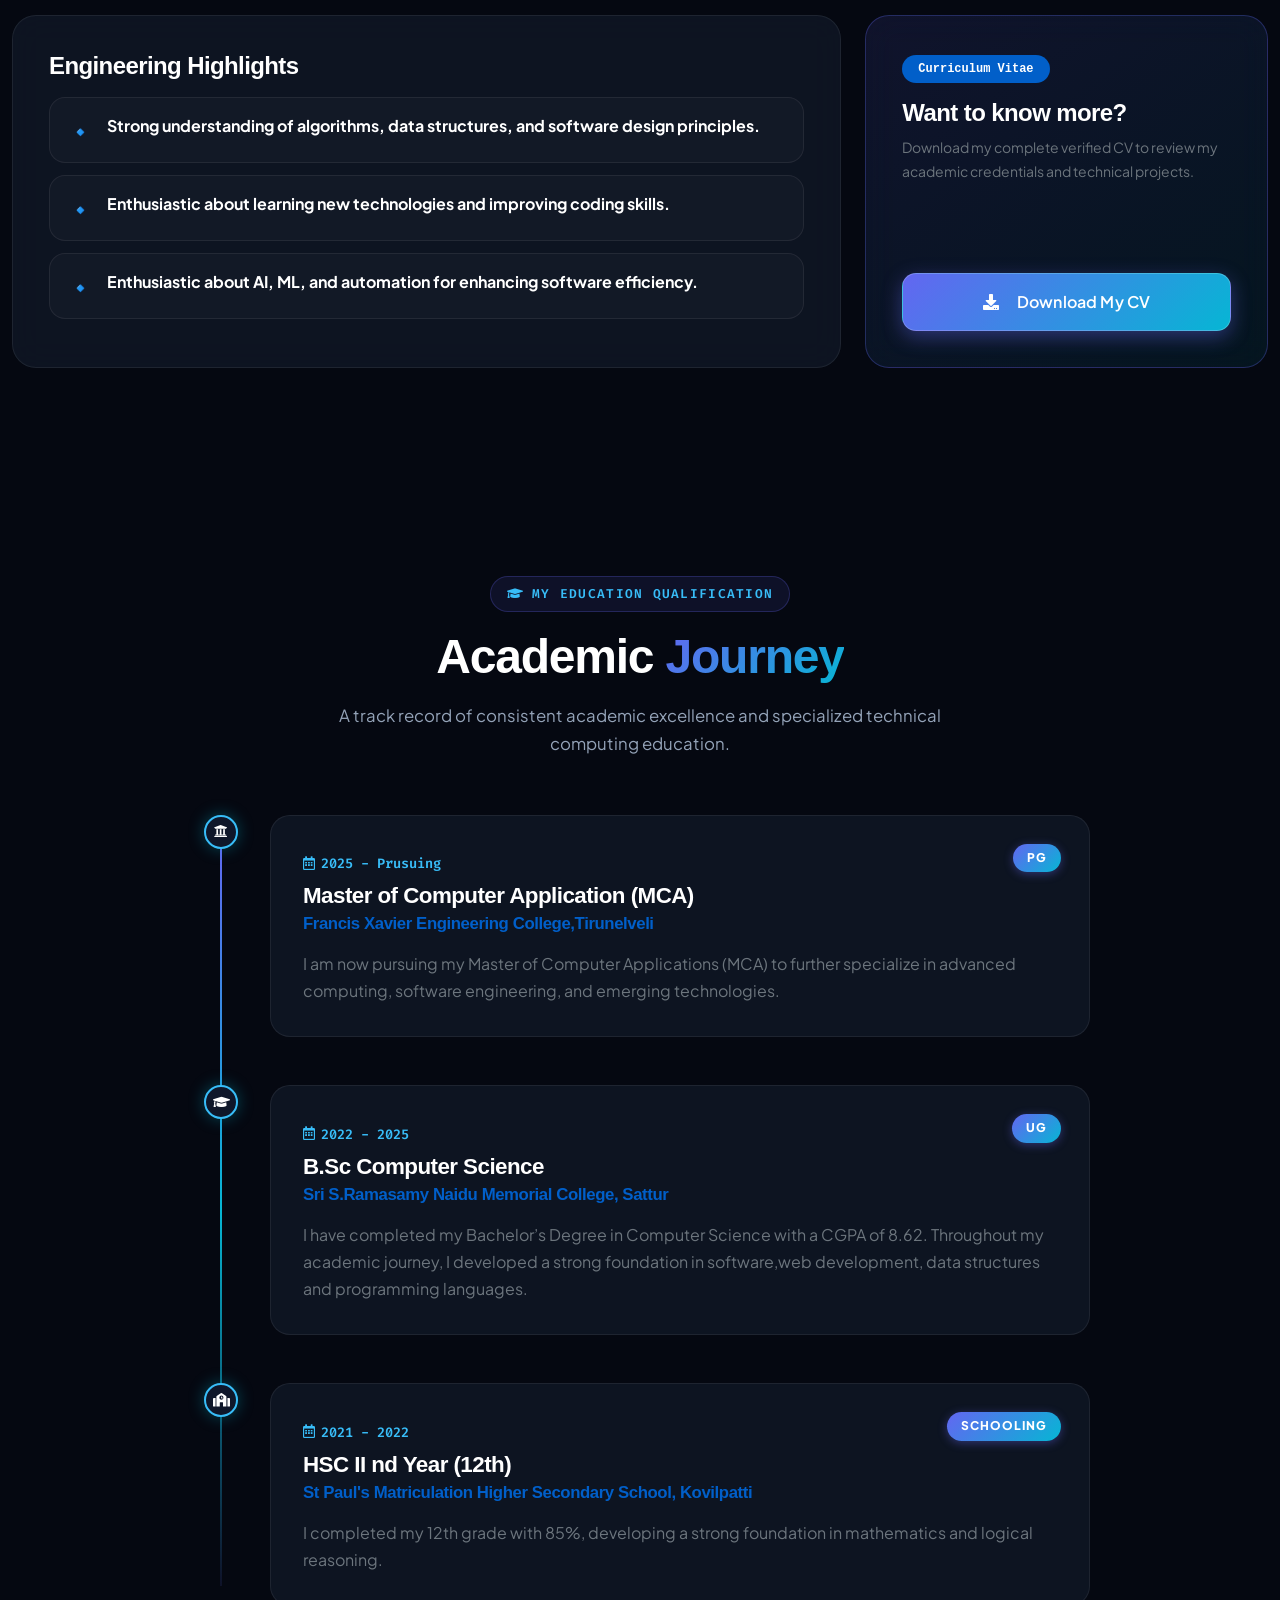
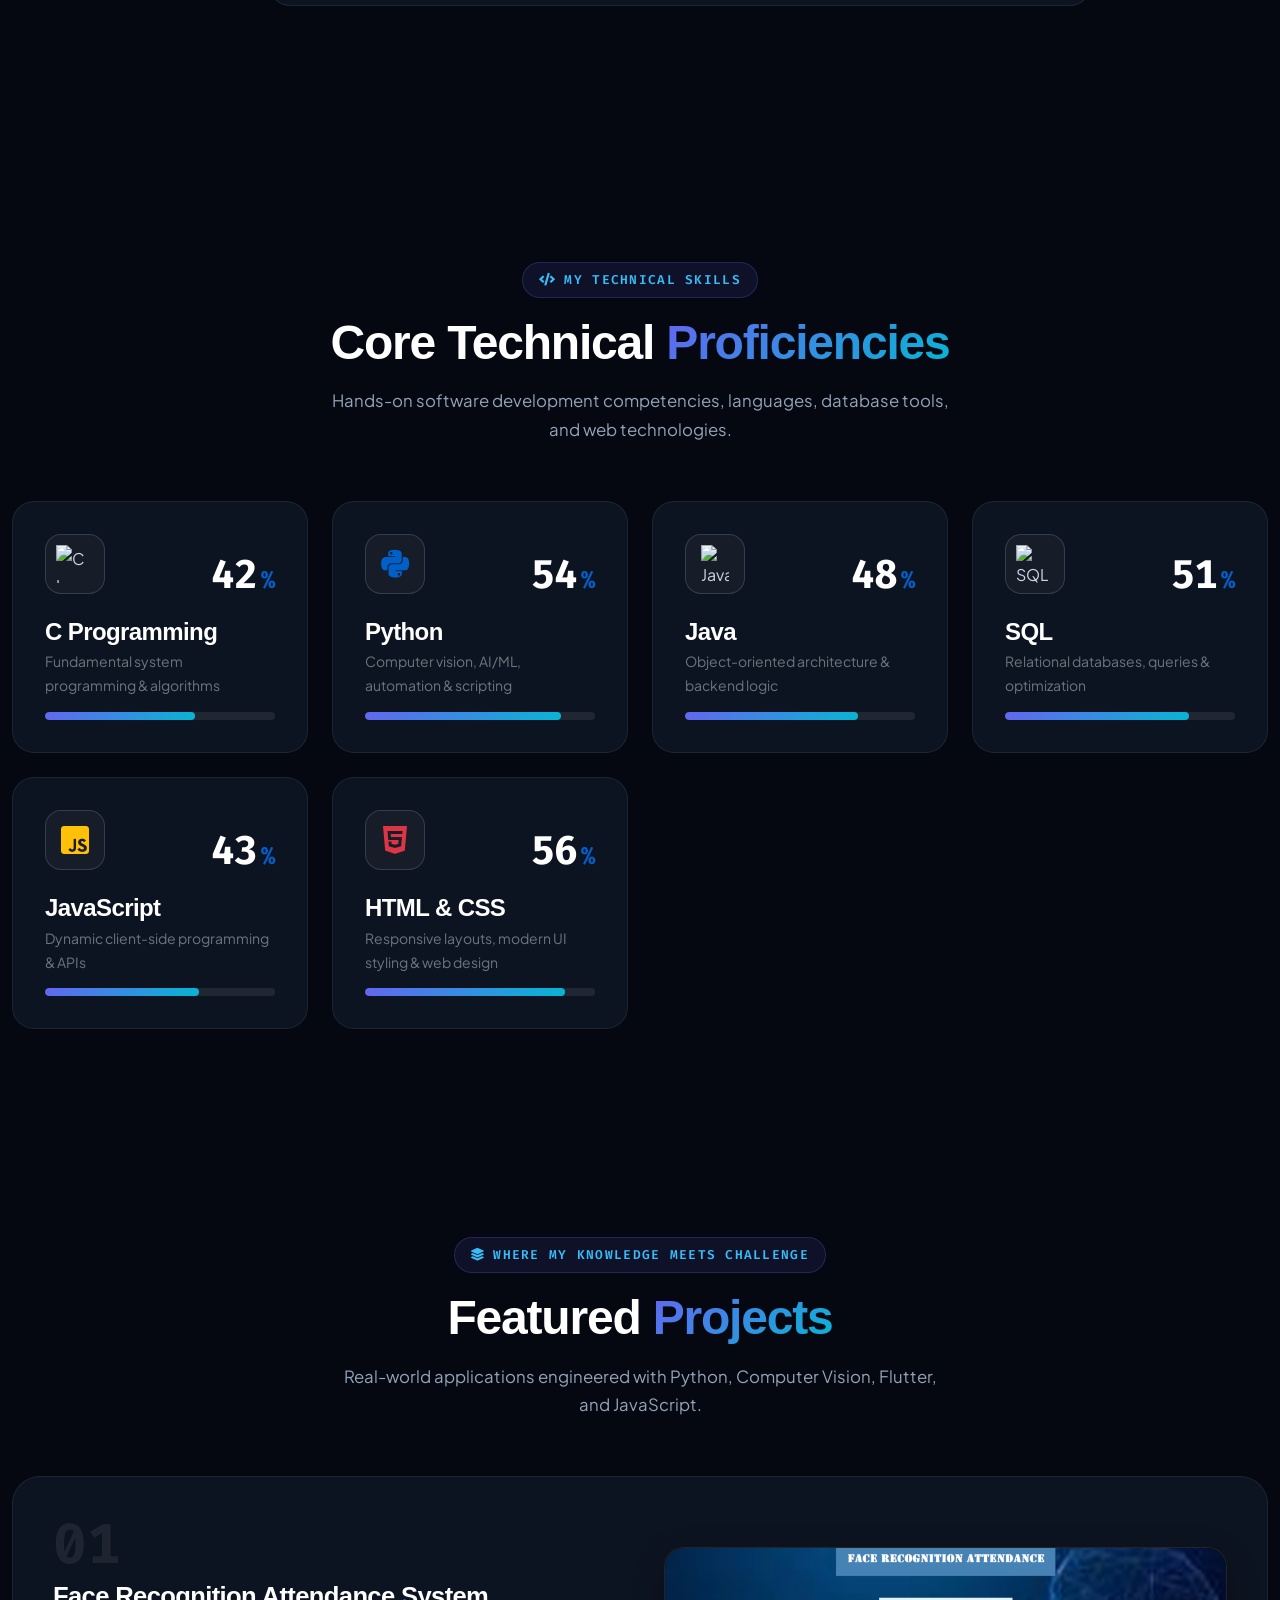
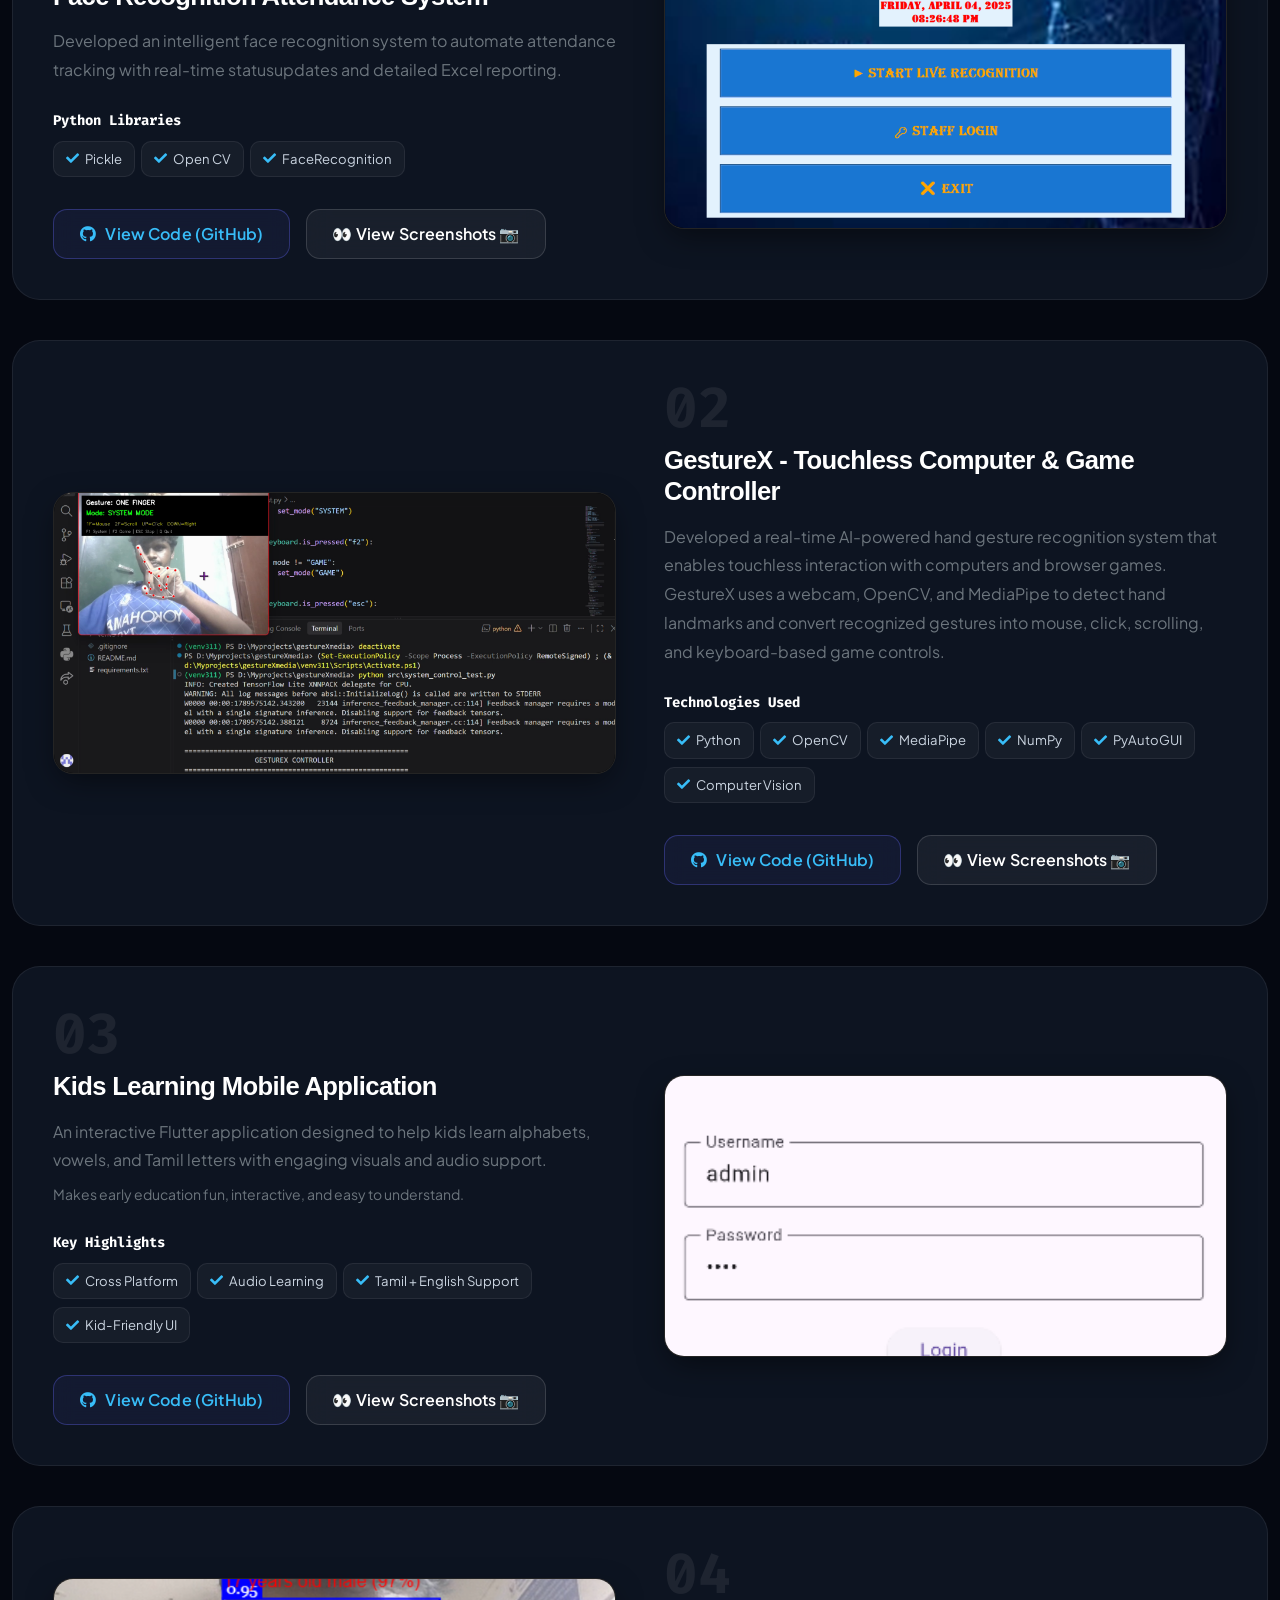
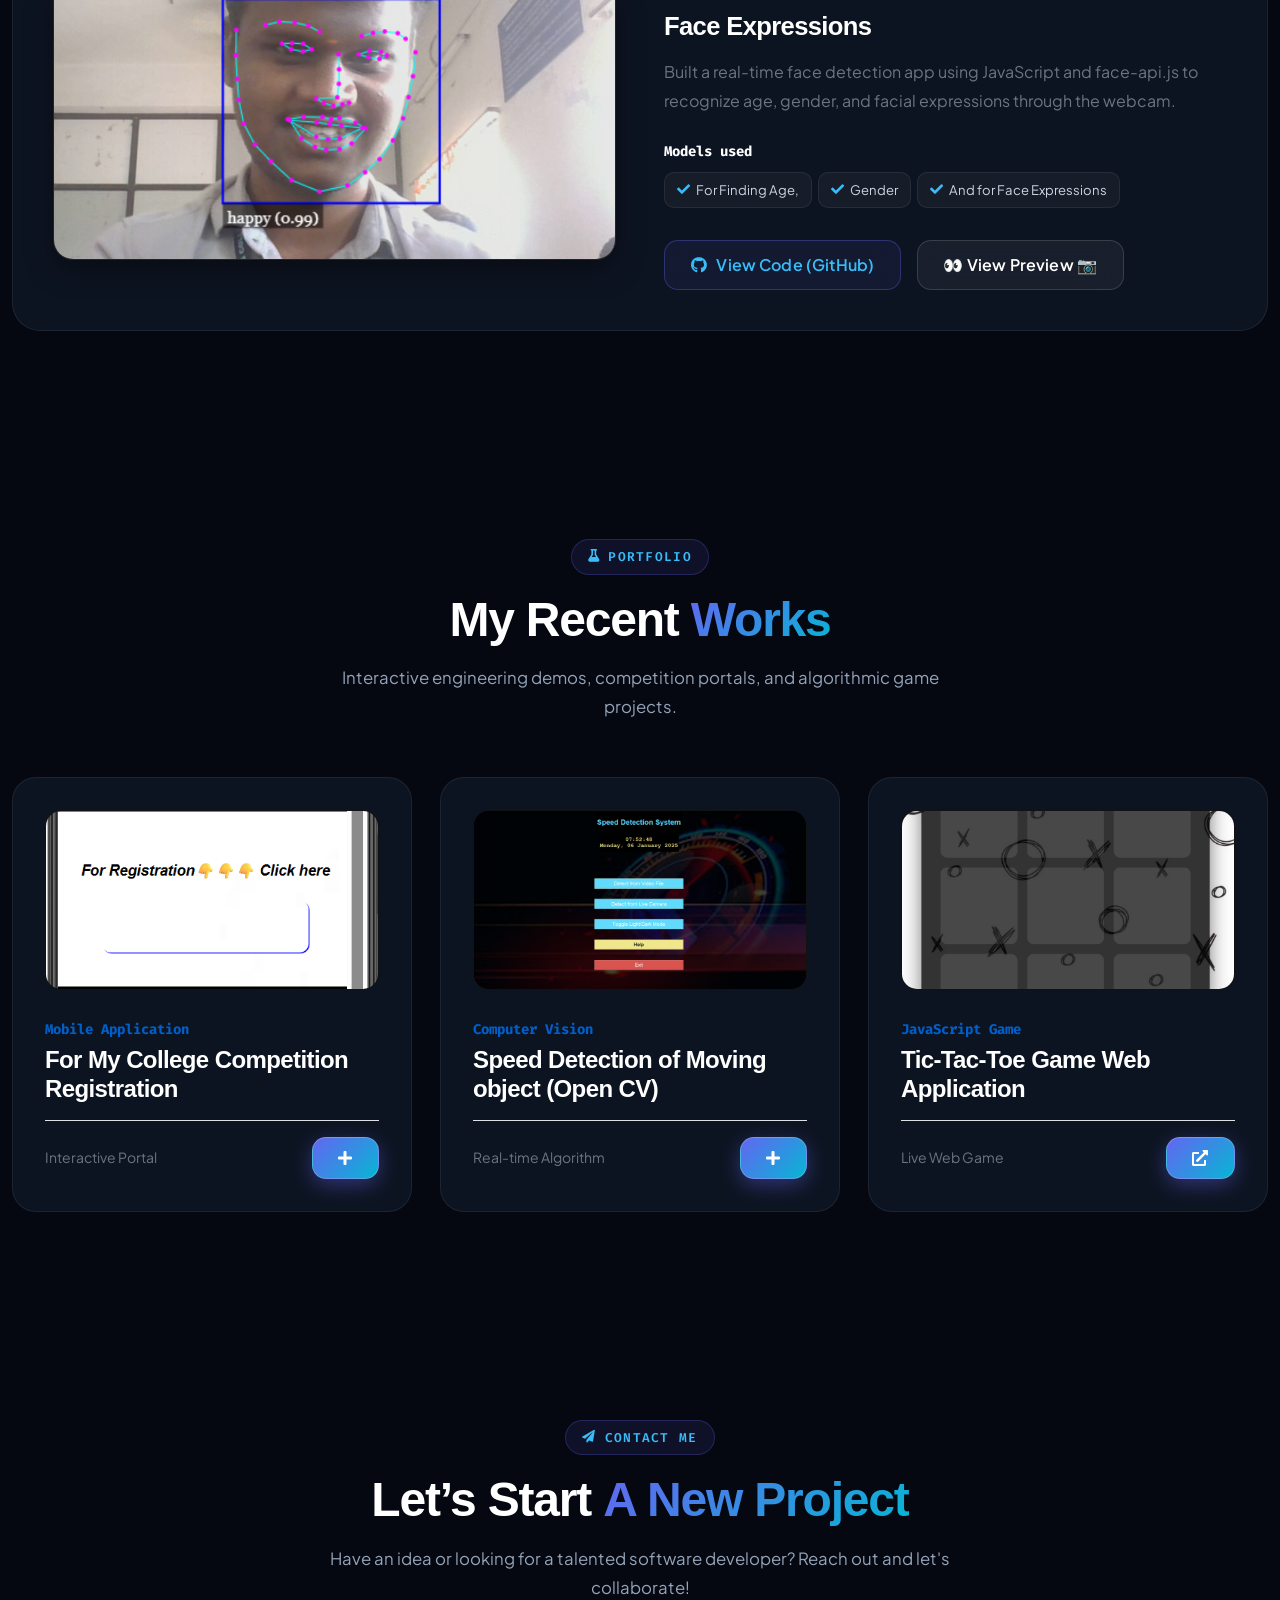
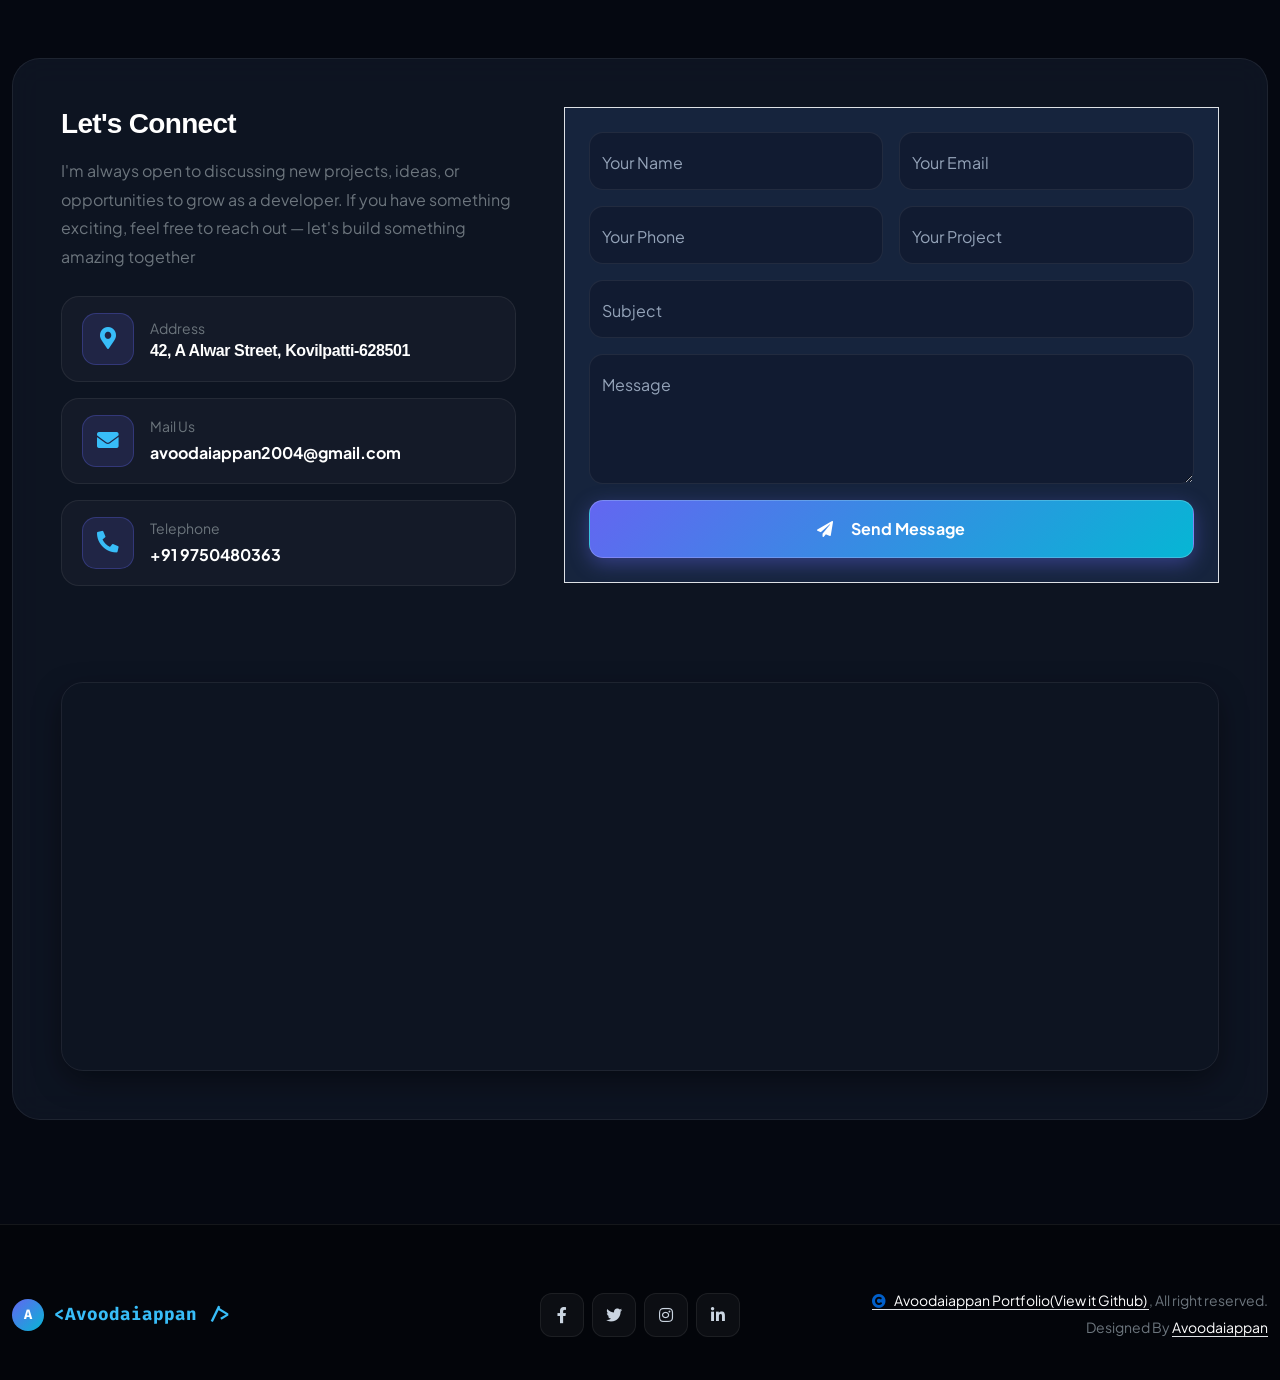
==== commit b56c2465: "chatbot backend added" ====
--- a/index.html
+++ b/index.html
@@ -1741,7 +1741,7 @@
         const response =
             await fetch(
                 // "http://127.0.0.1:8000/chat",
-                "https://portfolio-42yc.onrender.com",
+                "https://portfolio-42yc.onrender.com/chat",
                 {
 
                     method: "POST",
